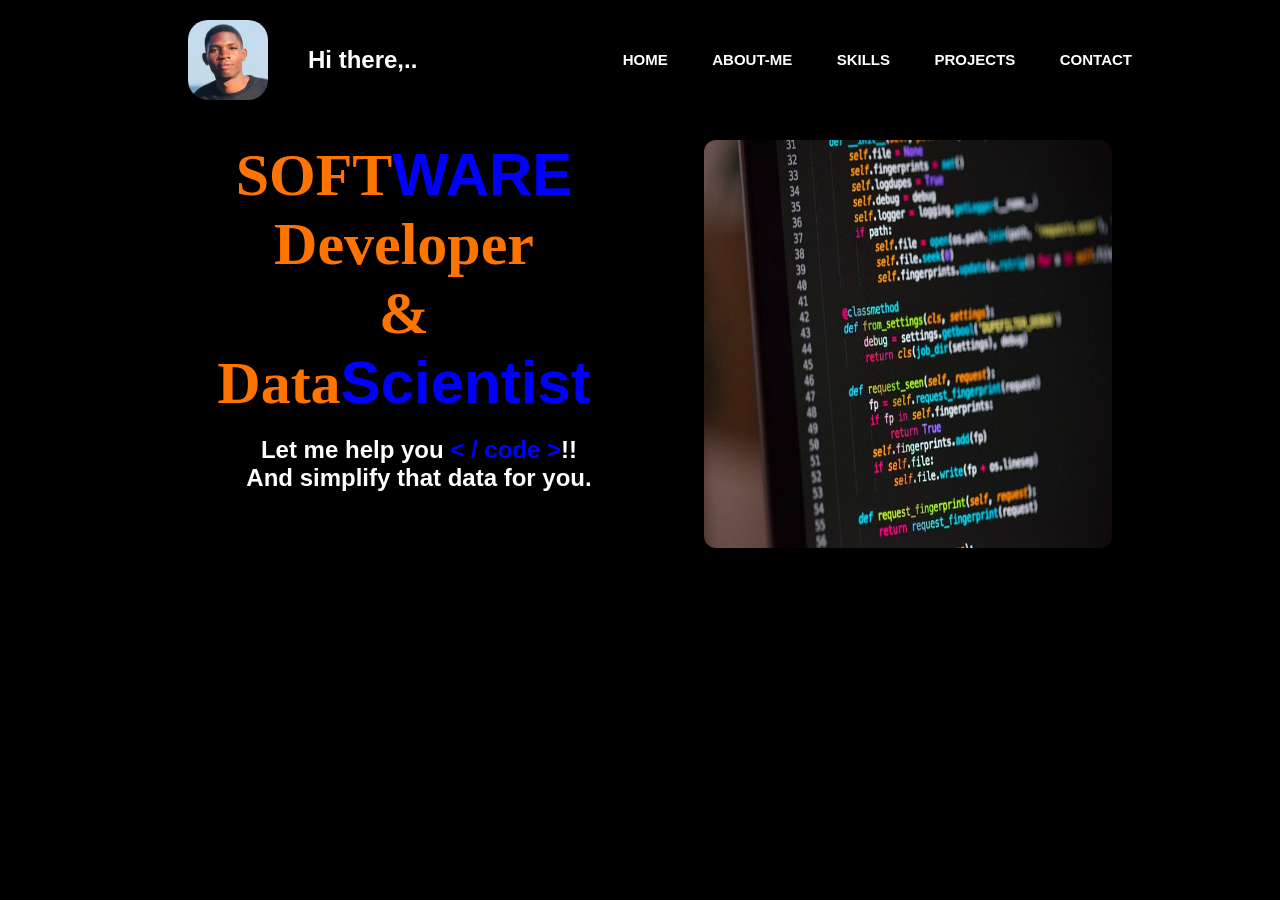
==== index.html @ 7cf550e0 "Update index.html" ====
<!DOCTYPE html>
<html lang="en">
<head>
    <meta charset="UTF-8">
    <meta name="viewport" content="width=device-width, initial-scale=1.0">
    <link rel="stylesheet" href="css-file/style-sheet.css">
    <link rel="icon" type="image/png" sizes="32x32" href="images/icon-0.png"/>
    <title>WasswaGoliMark/Portfolio</title>
   
</head>
<body>
    <div id="home">
        <div class="container">
            <nav>
                <div class="info">
                    <img src="images/logo.png" alt="image" class="logo">
                    <!-- <h1 class="name"><span>WASSWA</span> GOLI <span> MARK</span></h1> -->
                    <h1>Hi there,..</h1>
                </div>
                
                <ul id="sidemenu">
                    <li><a href="index.html">HOME</a></li>
                    <li><a href="about.html">ABOUT-ME</a></li>
                    <li><a href="skills.html">SKILLS</a></li>
                    <li><a href="projects.html">PROJECTS</a></li>     
                    <li><a href="contact.html">CONTACT</a></li>
                    <i class="fas" onclick="closemenu()"><img src="images/close.jpeg"></i>
                </ul>
                <i class="fas" onclick="openmenu()"><img src="images/menu-1.png"></i>
            </nav>
            <div class="header-subsection">
                <div class="container-1">
                    <div class="row">
                        <div class="header-text">
                            
                            <p>SOFT<span>WARE </span>Developer <br>& <br>Data<span>Scientist</span></p><br>
<!--                             <h1>Hi, I'm Mark from the Pearl of Africa.</h1><br> -->
<!--                             <h2>Let me help you <span><<code> / code ></span>!!</h2> -->
                            <h2>Let me help you <span><<code> / code ></span>!! <br> And simplify that data for you.</h2>
                            
                        </div>
                        <div class="header-image">
                            <div class="subimagesection">
                                <img src="images/developer.jpg" alt="">
                            </div>
                        </div>
                        
                    </div>
                </div>
            </div>
        </div>
    </div>
    <script src="js/script-file.js"></script>
</body>
</html>
---- css-file/style-sheet.css ----
*{
    margin: 0;
    padding: 0;
    box-sizing: border-box;
    font-family: 'poppins', sans-serif;
}

body{
    background: black;
    color: white;
}

#home{
    width: 100%;
    height: 100vh;
    /* background-image: url(/Assests/images/backg.png); */
    background-size: cover;
    background-position: center;
    
}

#aboutme{
    width: 100%;
    height: 100vh;
    background-size: cover;
    background-position: center;
    transition: right 0.5;
}

#skills{
    width: 100%;
    height: 100vh;
    background-size: cover;
    background-position: center;
}

#projects{
    width: 100%;
    height: 100vh;
    background-size: cover;
    background-position: center;
}
#contact{
    width: 100%;
    height: 100vh;
    background-size: cover;
    background-position: center;
}

.container{
    /* background-color: yellow; */
    padding: 20px 10%;
}

nav{
    /* position: sticky;  for sticky nav bar
    top: 0;
    left: 0;
    z-index: 1; */
    display: flex;
    align-items: center;
    justify-content: space-between;
    flex-wrap: wrap;
}

.logo{
    width: 80px;
    height: 80px;
    margin-left: 60px ;
    border-radius: 20px;
    border-color: none;
    transition: transform 0.5s;
    cursor: pointer;
}

.logo:hover{
    transform: scale(1.1);
}

.info{
    align-items: center;
    display: flex;
    flex-wrap: wrap;
    justify-content: space-between;
    
}

.info h1{
    padding-left: 40px;
}

.name{
    font-size: 20px;
    /* margin-left: -20px; */
    font-family: 'poppins';
    padding-top: 12px;
    color: blue;
    font-weight: bold;
}
.name span{
    font-family: 'Kaushan Script', cursive;
    color:rgb(255, 115, 0);
}

nav ul li {
    list-style: none;
    display: inline-block;
    margin: 10px 20px;   /* top & bottom , left & right */
}

nav ul li a{
    color: #fff;
    text-decoration: none;
    font-size: 15px;
    font-weight: bold;
    position: relative;
    
}
a:hover{
    transform: scale(1.1);
}

nav ul li a::after{
    content: '';
    width: 0;
    height: 3px;
    background: rgb(255, 115, 0);
    position: absolute;
    left: 0;
    bottom: -6px;
    transition: 0.5s;
}

nav ul li a:hover::after{
    width:  100%;
}

@keyframes fade-in {
    from {
        opacity: 0;
        transform: translateY(20px); /* Optional: Add a slight vertical movement */
    }
    to {
        opacity: 1;
        transform: translateY(0);
    }
}

.header-subsection{
    padding: 20px ;
    /* background-color: red; */
    
}

.container-1{
    background-color: black;
    
}
.row{
    /* background-color: yellow; */
    display: flex;
    flex-wrap: wrap;
    justify-content: space-between;
}

.header-text{
    margin: 10px;
    /* background-color: #010d18; */
    width: 25rem;
    padding: 0.625rem;
    border-radius: 6px;
    /* box-shadow: 0px 2px 15px 2px #0a447a; */
    flex-basis: 50%;
    text-align: center;
}



.animate-fade-in {
    animation: fade-in 5s ease infinite;
    animation-delay: 3s;
    transition: 2s;
}

.header-text p{
    font-size: 60px;;
    color: rgb(255, 115, 0);
    font-weight: bold;
    font-family: cursive;
}

.header-text p span{
    color: blue;
}

.header-text h1{
    font-family: 'Roboto';
    font-size: 25px;
    padding: 10px;
}
.header-text h2{
    margin-left: 30px;
}
.header-text h2 span{
    color: blue;
}

.header-image{
    flex-basis: 35%;
    padding: 20px;
}

.header-image img{
    border-radius: 12px;
    height: 25.5rem;
    width: 25.5rem;
    background: #0a447a;
    transition: transform 0.9s;
}
.header-image img:hover{
    background: #0a447a;
    transform: scale(1.2);

}


/* -------------about me section ------- */

.about-me-section{
    padding: 20px 0;
}

.about-row{
    display: flex;
    flex-wrap: wrap;
    justify-content: space-between;
}

.about-col-1{
    flex-basis: 40%;
    padding: 8px 0;
    
}
.about-col-1 img{
    width: 22.5rem;
    border-radius: 15px;
    transition: transform 0.9s;
}
.about-col-1 img:hover{
    transform: scale(1.1);
}

.about-col-2{
    /* background-color: #5265b8; */
    flex-basis: 60%;
    padding: 15px 0;
    width: 100%;
    border-radius: 15px;
    box-shadow: 0px 2px 15px 2px #0a447a;
    text-align: center;
}

.about-col-2 h1{
    padding: 15px 100px;
    text-align: center;
    font-size: 45px;
    font-weight: 600;
    font-family: 'Poppins';
}

.about-col-2 p{
    padding: 22px;
    font-family: system-ui, -apple-system, sans-serif;
    font-size: 16px;

}


/* ------------------ skill-set-section -------- */



.skill-section{
    margin: 50px;
}
.tab-title{
    font-size: 18px;
    display: flex;
    margin: 20px;
    justify-content: space-around;
}

.tab-links{
    position: relative;
    cursor: pointer;
    background: #476785;
    padding: 10px;
    border-radius: 5px;
    transition: background 0.5s, transform 0.5s;
}
.tab-links:hover{
    background: #c04308;
    transform: translateY(-10px);
}
  
.tab-links p{
    font-size: 20px;
    font-weight: 500;
}
.tab-links::after{
    content: '';
    transition: 0.5;
}
.tab-links.active-link{
    background:rgb(255, 115, 0);
}

.tab-contents ul li{
    list-style: none;
    margin: 10px 0;
}
.tab-contents ul li span{
    color:rgb(255, 115, 0);
    font-size: 14px;
}

.tab-contents{
    display: none;
}
.tab-contents.active-tab{
    display: block;
}

.container-2{
    align-items: center;
    /* text-align: center; */
    margin: 60px;
}

.container-2 .container-2-skills{
    margin-top: 5px;
    font-size: 15px;
    padding: 20px;
    border-radius: 8px;
    box-shadow: 0px 2px 15px 2px #0a447a;
    margin-right: 45%;
    text-align: center;
    transition: background 0.5s, transform 0.5s;
}
.container-2 .container-2-skills:hover{
    background: #032546;
    transform: translateX(20px);
}
.img-1{
    width: 90px;
    height: 90px;
    border-radius: 5px;
}

.container-2 .container-2-experience{
    font-size: 15px;
    padding: 20px;
    text-align: center;
    border-radius: 8px;
    box-shadow: 0px 2px 15px 2px #0a447a;
    transition: 2s;
    margin: 0 15% ;
    transition: background 0.5s, transform 0.5s;
}

.container-2 .container-2-experience:hover{
    background: #032546;
    transform: translateX(-20px 5px);
}

.container-2 .container-2-education{
    font-size: 15px;
    text-align: center;
    padding: 20px;
    border-radius: 8px;
    box-shadow: 0px 2px 15px 2px #0a447a;
    transition: 2s;
    margin-left: 45%;
    /* margin-right: 5px; */
    transition: background 0.5s, transform 0.5s;
}

.container-2 .container-2-education:hover{
    background: #032546;
    transform: translateX(-20px);
}

/* -------------------- project section------------------ */
.more-projects{
    align-items: center;
    text-align: center;
    margin: 20px;
}
.more-projects a{
    text-decoration: none;
    color: rgb(255, 115, 0);
    background: #fff;
    border-radius: 8px;
    border-color: rgb(255, 115, 0);
    padding: 10px;
}
.project-section-text{
    margin: 3px 0 0;
}

.project-section-text h1{
    text-align: center;
    padding: 2px;
    color: rgb(255, 115, 0);
    font-family: 'Segoe UI', Tahoma, Geneva, Verdana, sans-serif;
}

.project-section-text p{
    padding: 5px;
    margin-top: 3px;
    width: 100%;
    text-align: justify;
    font-size: 14px;
    /* font-family: 'Times New Roman', Times, serif; */
}

.project-section-desc{
    margin-top: 5px;
    display: grid;
    grid-template-columns: repeat(auto-fit, minmax(250px,1fr)) ;
    grid-gap: 40px;
}

.work{
    border-radius: 10px;
    overflow: hidden;
    position: relative;

}

.work img{
    display: block;
    width: 100%;
    border-radius: 10px;
    transition: transform 0.5s;
}

.atm{
    width: 26.5rem;
    height: 26.5rem;
}

.budget-app{
    width: 26.5rem;
    height: 22.5rem;
}
.layer{
    width: 100%;
    height: 0;
    background: linear-gradient(rgba(0,0,0,0.6), #032546);
    border-radius: 10px;
    position: absolute;
    left: 0;
    bottom: 0;
    overflow: hidden;
    display: flex;
    align-items: center;
    flex-direction: column;
    justify-content: center;
    text-align: center;
    padding: 0 40px;
    font-size: 14px;
    transition: height 0.5s;
}

.layer h3{
    font-family: 500;
    margin-bottom: 20px;
    color: rgb(255, 115, 0);
}

.layer a {
    width: 2rem;
    height: 1rem;
    text-decoration: none;
    padding-top: 30px;
    color: beige;
}

.work:hover img{
    transform: scale(1.2);
}

.work:hover .layer{
    height: 100%;
}



/* ----------------------------------contact section------------- */


.contact-section{
    margin: 50px;
    align-items: center;
    text-align: center;
}
.contact-row{
    margin: 20px;
    display: flex;
    justify-content: space-between;
    text-align: center;
}

.contact-left{
    align-items: center;
    text-align: center;
    display: flex;
    flex-direction: column;
    left: 0;
    bottom: 0;
    width: 100%;
    font-size: 25px;
}

.contact-left p{
    padding: 20px;
    font-size: 22px;
}
.contact-left p span{
    color: rgb(255, 115, 0);
    
}

.contact-mid p span{
    padding: 20px;
    align-items: center;
    text-align: center;
    display: flex;
    flex-direction: column;
    left: 0;
    bottom: 0;
    font-size: 25px;
    color: rgb(255, 115, 0);
}

.contact-right .socicon{
    border-radius: 10px;
    width: 8rem;
    height: 8rem;
}


.download-cv{
    align-items: center;
    text-align: center;
    text-decoration: none;
    border-radius: 5px;
    color: rgb(255, 115, 0);
}
.download-cv a{
    text-decoration: none;
    border-radius: 5px;
    color: rgb(255, 115, 0);
    background: #fff;
    padding: 15px;
    font-size: 18px;
}

/* ---------------------footer-section----------------- */
footer {
    padding:20px;
    text-align: center;
    bottom: 0;
    color: rgb(255, 115, 0);

}
footer p span{
    color: #fff;
}
footer a{
    text-decoration: none;
    padding: 10px;
    margin-bottom: 40px;
    border-radius: 10px;
    /* background: rgb(255, 115, 0); */
    color: #fff;
    
}

nav .fas{
    display: none;
}




/* ----------------------css for small screen--------------------------- */

@media only screen and (max-width: 600px ) {

    .container{
        margin:0;
    }
    nav .info img{
        margin: 5px;
    }
    nav .info h1{
        padding: 10px;
        font-size: 16px;
    }

    nav .fas{
        display: block;
        /* font-size: 10px; */
    }
    nav .fas img{
        width: 30px;
        height: 30px;
        border-radius: 8px;
    }

    nav ul{
        position: fixed;
        background: #011324;
        top: 0;
        right: -200px;
        width: 200px;
        height: 100vh;
        padding-top: 40px;
        z-index: 2;
        transition: right 0.5s;
        padding-right: 5px;
    }

    nav ul li{
        display: block;
        margin: 20px;

    }
    nav i .fas{
        padding-bottom: 20px;
    }
    nav ul .fas{
        position: absolute;
        top: 25px;
        right: 25px;
        padding-bottom:20px;
        cursor: pointer;
        padding-right: 10px;
    }
    .header-subsection{
        margin: 0px;
        padding: 0;
        text-align: center;
    }
    .container-1{
        margin-top: 0;
        padding: 0;
    }
    .header-text{
        width: fit-content;
        text-align: center;
        left: 30px;
    }
    .header-text p{
        font-size: 35px;
    }
    .header-text h1{
        font-size: 20px;
    }
    .header-text h2{
        text-align: justify;
        font-size: 14px;
        margin-left: 0;
    }


    .header-image img{
        height: 10.5rem;
        width: 15.5rem;
    }
    /* -----------------------aboutsection----------------------- */
    .about-col-1 img{
        width: 18rem;
    }
    .about-col-2 h1{
        font-size: 30px;
    }

    /* -----------------------------skills---------------- */

    .skill-section{
        align-items: center;
        text-align: center;
    }
    .tab-title{
        justify-content: space-around;
        margin: 0;
    }
    .tab-links{
        margin: 8px;
    }
    .container-2{
        margin: 15px;
        padding-left: 0;
        text-align: center;
        
        
    }
    .tab-contents{
        margin-left: -30px;
        padding: 0;
        width: 15rem;
        height: fit-content;
        align-items: center;
        text-align: center;
        justify-items: center;
        left: 0;
    }

    .container-2 .container-2-experience{
        margin-left: 0px;
        padding: 10px;
    }
    .container-2 .container-2-education{
        margin-left: 0px;
        padding: 10px; 
    }


    /* -----------------------------project-section---------------- */
    .project-section-text h1{
        font-size: 14px;
    }
    .project-section-text p{
        font-family: 'Times New Roman', Times, serif;
    }

    .more-projects{
        margin-top: 30px;
    }

    /* -----------------------contact- section----------------- */
    .contact-section{
        margin: 0;
        padding: 0;
    }
    .contact-row{
        width: fit-content;
        margin-top: 80px;
        margin-left: 0;
        margin-bottom: 50px;
    }
    .contact-left{
        padding-left: -20px;
        margin-left: 0;
        width: 12rem;
        left: 0;
    }
    .contact-left h1{
        font-size: 20px;
    }
    .contact-left p{
        font-size: 15px;
    }
    .contact-right .socicon{
        border-radius: 10px;
        width: 2rem;
        height: 2rem;
        margin-right: 10px;
    }
    .contact-mid p span{
        font-size: 20px;
    }

    .contact-section .download-cv{
        margin-top: 100px;
    }

}
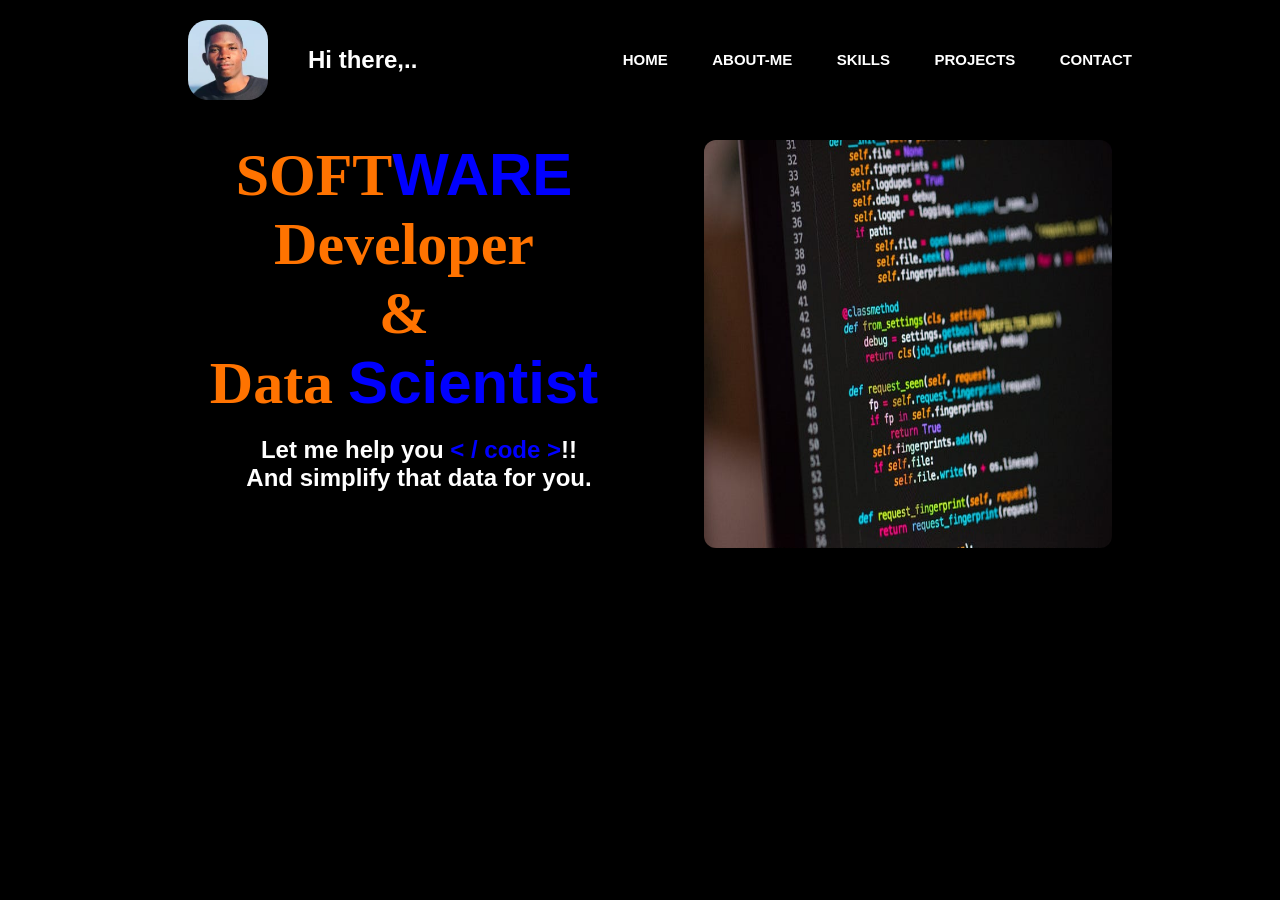
==== commit 67fe30a3: "Update index.html" ====
--- a/index.html
+++ b/index.html
@@ -33,7 +33,7 @@
                     <div class="row">
                         <div class="header-text">
                             
-                            <p>SOFT<span>WARE </span>Developer <br>& <br>Data<span>Scientist</span></p><br>
+                            <p>SOFT<span>WARE </span>Developer <br>& <br>Data <span>Scientist</span></p><br>
 <!--                             <h1>Hi, I'm Mark from the Pearl of Africa.</h1><br> -->
 <!--                             <h2>Let me help you <span><<code> / code ></span>!!</h2> -->
                             <h2>Let me help you <span><<code> / code ></span>!! <br> And simplify that data for you.</h2>
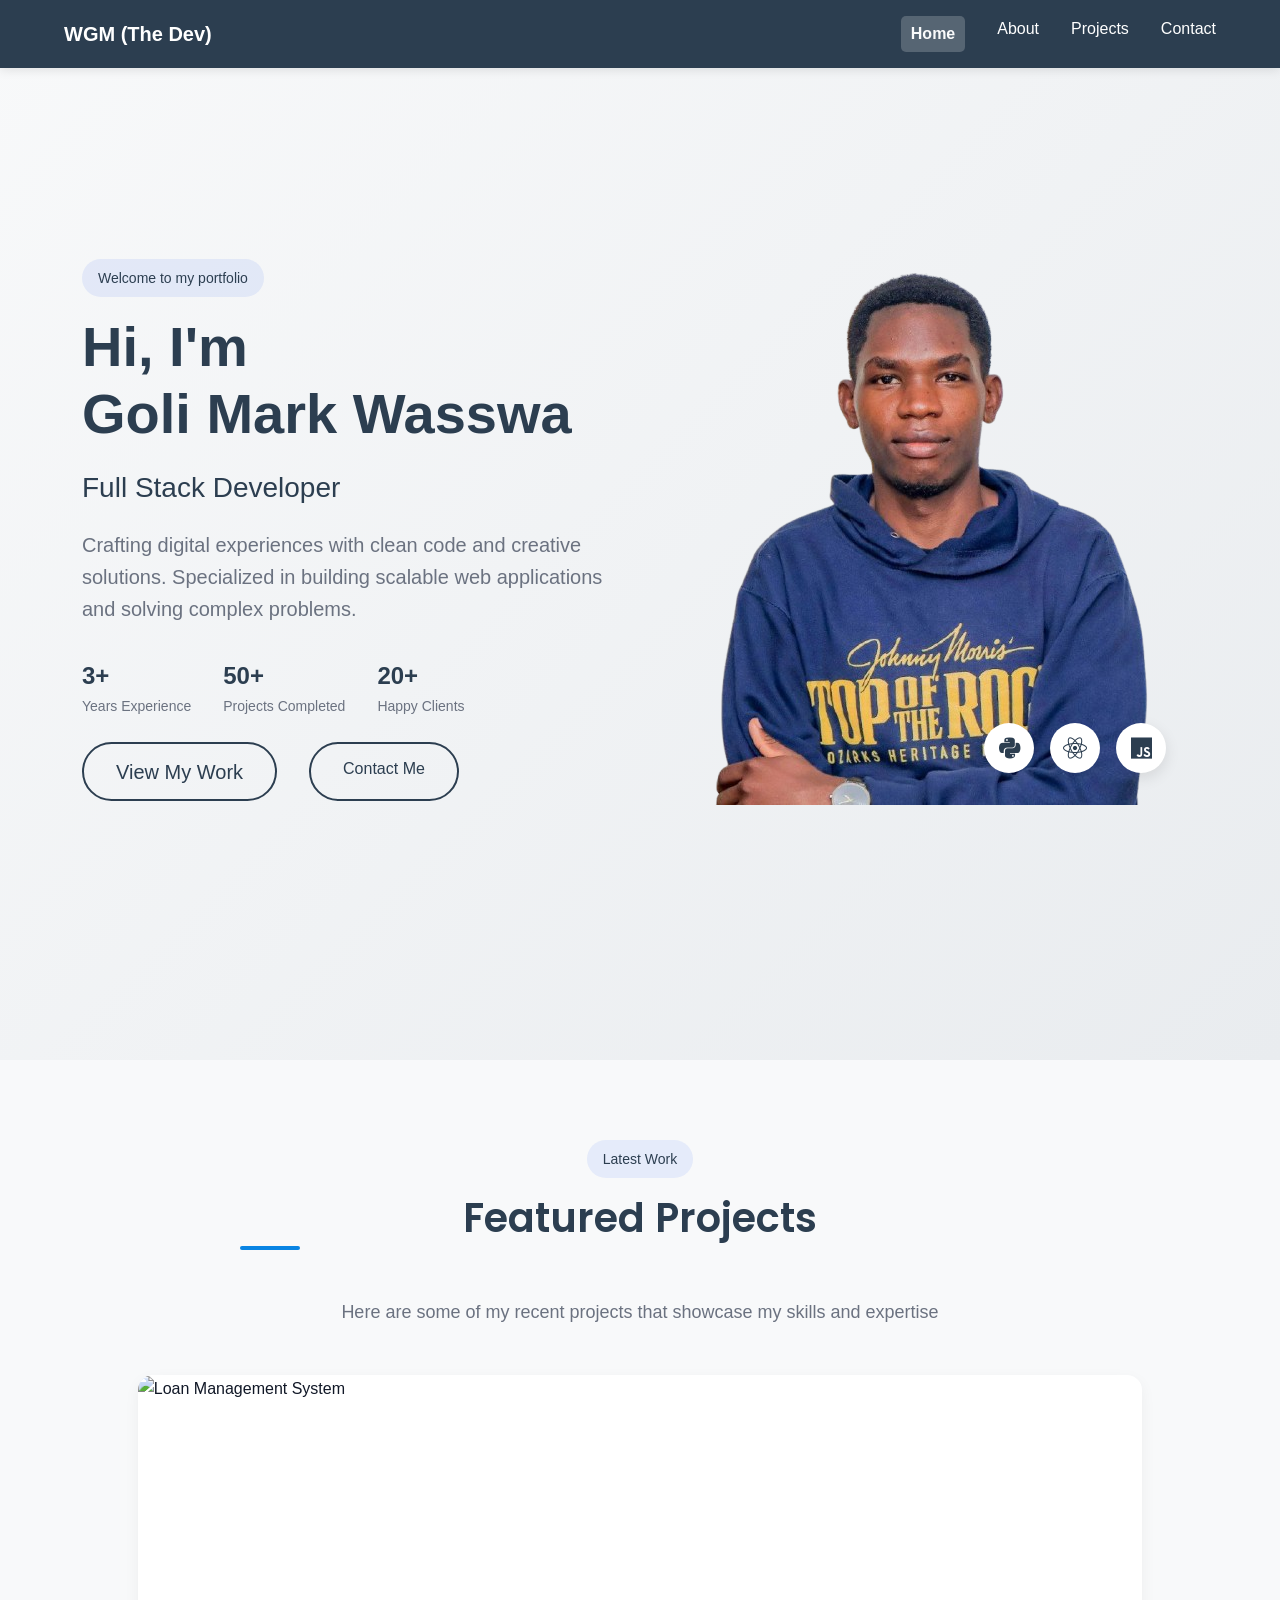
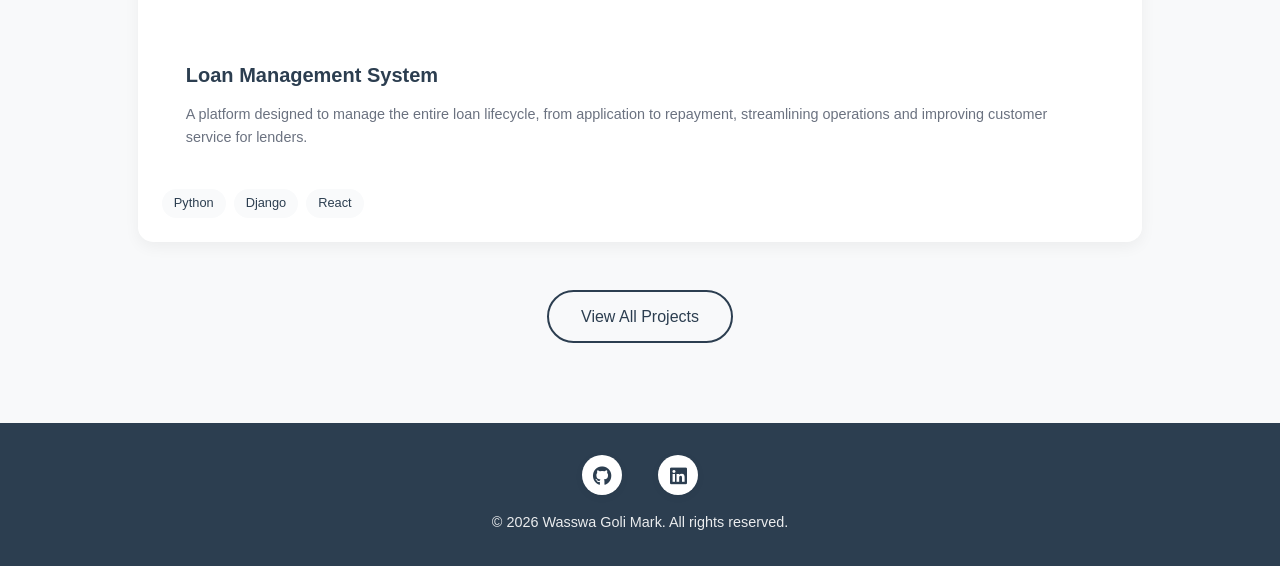
==== commit 4466af27: "Add files via upload" ====
--- a/index.html
+++ b/index.html
@@ -3,53 +3,154 @@
 <head>
     <meta charset="UTF-8">
     <meta name="viewport" content="width=device-width, initial-scale=1.0">
-    <link rel="stylesheet" href="css-file/style-sheet.css">
-    <link rel="icon" type="image/png" sizes="32x32" href="images/icon-0.png"/>
-    <title>WasswaGoliMark/Portfolio</title>
-   
+    
+    <!-- SEO Meta Tags -->
+    <title>Wasswa Goli Mark - Full Stack Developer | Portfolio</title>
+    <meta name="description" content="Professional portfolio of Wasswa Goli Mark, a Full Stack Developer specializing in Python, Django, JavaScript, and React development. View my latest projects and skills.">
+    <meta name="keywords" content="Full Stack Developer, Python Developer, Django, JavaScript, React, Portfolio, Wasswa Goli Mark">
+    <meta name="author" content="Wasswa Goli Mark">
+    
+    <!-- Open Graph / Social Media Meta Tags -->
+    <meta property="og:title" content="Mark Wasswa - Software Developer & Data Scientist">
+    <meta property="og:description" content="A passionate developer specializing in creating modern, efficient web applications.">
+    <meta property="og:image" content="https://wasswagolimark.github.io/portfolio/images/mark0.png">
+    <meta property="og:url" content="https://wasswagolimark.github.io/portfolio">
+    <meta property="og:type" content="website">
+    
+    <!-- Twitter Card Meta Tags -->
+    <meta name="twitter:card" content="summary_large_image">
+    <meta name="twitter:title" content="Mark Wasswa - Software Developer & Data Scientist">
+    <meta name="twitter:description" content="A passionate developer specializing in creating modern, efficient web applications.">
+    <meta name="twitter:image" content="https://wasswagolimark.github.io/portfolio/images/mark0.png">
+    
+    <!-- Canonical URL -->
+    <link rel="canonical" href="https://wasswagolimark.github.io/portfolio">
+    
+    <!-- Bootstrap CSS -->
+    <link href="https://cdn.jsdelivr.net/npm/bootstrap@5.3.0/dist/css/bootstrap.min.css" rel="stylesheet">
+    <!-- Custom CSS -->
+    <link rel="stylesheet" href="css/style.css">
+    <!-- Font Awesome -->
+    <link rel="stylesheet" href="https://cdnjs.cloudflare.com/ajax/libs/font-awesome/6.0.0/css/all.min.css">
+    <!-- Google Fonts -->
+    <link href="https://fonts.googleapis.com/css2?family=Poppins:wght@300;400;500;600;700&display=swap" rel="stylesheet">
 </head>
 <body>
-    <div id="home">
+    <!-- Navigation -->
+    <nav class="navbar">
+        <div class="logo">WGM (The Dev)</div>
+        <div class="nav-links">
+            <a href="index.html" class="active">Home</a>
+            <a href="about.html">About</a>
+            <a href="projects.html">Projects</a>
+            <a href="contact.html">Contact</a>
+        </div>
+        <div class="hamburger" id="hamburger">
+            <span></span>
+            <span></span>
+            <span></span>
+        </div>
+    </nav>
+
+    <!-- Hero Section -->
+    <section class="hero">
         <div class="container">
-            <nav>
-                <div class="info">
-                    <img src="images/logo.png" alt="image" class="logo">
-                    <!-- <h1 class="name"><span>WASSWA</span> GOLI <span> MARK</span></h1> -->
-                    <h1>Hi there,..</h1>
-                </div>
-                
-                <ul id="sidemenu">
-                    <li><a href="index.html">HOME</a></li>
-                    <li><a href="about.html">ABOUT-ME</a></li>
-                    <li><a href="skills.html">SKILLS</a></li>
-                    <li><a href="projects.html">PROJECTS</a></li>     
-                    <li><a href="contact.html">CONTACT</a></li>
-                    <i class="fas" onclick="closemenu()"><img src="images/close.jpeg"></i>
-                </ul>
-                <i class="fas" onclick="openmenu()"><img src="images/menu-1.png"></i>
-            </nav>
-            <div class="header-subsection">
-                <div class="container-1">
-                    <div class="row">
-                        <div class="header-text">
-                            
-                            <p>SOFT<span>WARE </span>Developer <br>& <br>Data <span>Scientist</span></p><br>
-<!--                             <h1>Hi, I'm Mark from the Pearl of Africa.</h1><br> -->
-<!--                             <h2>Let me help you <span><<code> / code ></span>!!</h2> -->
-                            <h2>Let me help you <span><<code> / code ></span>!! <br> And simplify that data for you.</h2>
-                            
-                        </div>
-                        <div class="header-image">
-                            <div class="subimagesection">
-                                <img src="images/developer.jpg" alt="">
+            <div class="row align-items-center min-vh-100">
+                <div class="col-lg-6">
+                    <div class="hero-content">
+                        <span class="welcome-text">Welcome to my portfolio</span>
+                        <h1 class="display-4 fw-bold mb-4 text-primary" >Hi, I'm <br><span class="text-primary">Goli Mark Wasswa</span></h1>
+                        <h2 class="h3 mb-4">Full Stack Developer</h2>
+                        <p class="lead mb-4">Crafting digital experiences with clean code and creative solutions. Specialized in building scalable web applications and solving complex problems.</p>
+                        <div class="hero-stats mb-4">
+                            <div class="stat-item">
+                                <span class="stat-number">3+</span>
+                                <span class="stat-label">Years Experience</span>
+                            </div>
+                            <div class="stat-item">
+                                <span class="stat-number">50+</span>
+                                <span class="stat-label">Projects Completed</span>
+                            </div>
+                            <div class="stat-item">
+                                <span class="stat-number">20+</span>
+                                <span class="stat-label">Happy Clients</span>
                             </div>
                         </div>
-                        
+                        <div class="hero-buttons">
+                            <a href="#projects" class="btn btn-outline-primary btn-lg me-3 align-content-center">View My Work</a>
+                            <a href="contact.html" class="btn btn-outline-primary">Contact Me</a>
+                        </div>
+                    </div>
+                </div>
+                <div class="col-lg-6">
+                    <div class="hero-image-container">
+                        <div class="hero-image">
+                            <img src="images/mark0.png" alt="Profile" class="profile-img">
+                        </div>
+                        <div class="hero-backdrop"></div>
+                        <div class="tech-stack">
+                            <div class="tech-item">
+                                <i class="fab fa-python"></i>
+                            </div>
+                            <div class="tech-item">
+                                <i class="fab fa-react"></i>
+                            </div>
+                            <div class="tech-item">
+                                <i class="fab fa-js"></i>
+                            </div>
+                        </div>
                     </div>
                 </div>
             </div>
         </div>
-    </div>
-    <script src="js/script-file.js"></script>
+    </section>
+
+    <!-- Projects Preview -->
+    <section id="projects" class="projects">
+        <div class="container">
+            <div class="section-header text-center mb-5">
+                <span class="section-subtitle">Latest Work</span>
+                <h2 class="section-title">Featured Projects</h2>
+                <p class="section-description">Here are some of my recent projects that showcase my skills and expertise</p>
+            </div>
+            <div class="project-grid">
+                <div class="project-card">
+                    <div class="project-image">
+                        <img src="https://images.unsplash.com/photo-1579621970563-ebec7560ff3e?ixlib=rb-4.0.3&auto=format&fit=crop&w=600&h=400&q=80" alt="Loan Management System" loading="lazy">
+                        <div class="project-overlay">
+                            <div class="project-links">
+                                <a href="#" class="project-link"><i class="fas fa-link"></i></a>
+                                <a href="#" class="project-github"><i class="fab fa-github"></i></a>
+                            </div>
+                        </div>
+                    </div>
+                    <div class="project-content">
+                        <h3>Loan Management System</h3>
+                        <p>A platform designed to manage the entire loan lifecycle, from application to repayment, streamlining operations and improving customer service for lenders.</p>
+                        <div class="project-tech">
+                            <span class="tech-tag">Python</span>
+                            <span class="tech-tag">Django</span>
+                            <span class="tech-tag">React</span>
+                        </div>
+                    </div>
+                </div>
+                <!-- Add more project cards as needed -->
+            </div>
+            <div class="text-center mt-5">
+                <a href="projects.html" class="btn btn-outline-primary">View All Projects</a>
+            </div>
+        </div>
+    </section>
+
+    <!-- Footer -->
+    <footer>
+        <div class="social-links">
+            <a href="https://github.com/markgoli" target="_blank"><i class="fab fa-github"></i></a>
+            <a href="https://www.linkedin.com/in/wasswa-goli-mark-058058233" target="_blank"><i class="fab fa-linkedin"></i></a>
+        </div>
+        <p>&copy; <span id="currentYear"></span> Wasswa Goli Mark. All rights reserved.</p>
+    </footer>
+
+    <script src="js/main.js"></script>
 </body>
-</html>
+</html> 
--- a/css/style.css
+++ b/css/style.css
@@ -0,0 +1,2554 @@
+/* Reset and Base Styles */
+* {
+    margin: 0;
+    padding: 0;
+    box-sizing: border-box;
+}
+
+/* Modern Design System */
+:root {
+    /* Colors */
+    --primary: #327eca;
+    --primary-dark: #222d38;
+    --secondary: #10b981;
+    --dark: #111827;
+    --light: #f9fafb;
+    --gray: #6b7280;
+    --gray-light: #e5e7eb;
+    
+    /* Typography */
+    --font-heading: 'Inter', sans-serif;
+    --font-body: 'Inter', sans-serif;
+    
+    /* Spacing */
+    --spacing-xs: 0.5rem;
+    --spacing-sm: 1rem;
+    --spacing-md: 2rem;
+    --spacing-lg: 3rem;
+    --spacing-xl: 4rem;
+    
+    /* Shadows */
+    --shadow-sm: 0 1px 2px rgba(0, 0, 0, 0.05);
+    --shadow-md: 0 4px 6px rgba(0, 0, 0, 0.1);
+    --shadow-lg: 0 10px 15px rgba(0, 0, 0, 0.1);
+    
+    /* Transitions */
+    --transition: all 0.3s cubic-bezier(0.4, 0, 0.2, 1);
+
+    --primary-color: #2c3e50;
+    --secondary-color: #2c3e50;
+    --text-color: #333;
+    --light-bg: #f8f9fa;
+    --white: #ffffff;
+
+    /* Typography Scale */
+    --text-xs: 0.75rem;    /* 12px */
+    --text-sm: 0.875rem;   /* 14px */
+    --text-base: 1rem;     /* 16px */
+    --text-lg: 1.125rem;   /* 18px */
+    --text-xl: 1.25rem;    /* 20px */
+    --text-2xl: 1.5rem;    /* 24px */
+    --text-3xl: 1.875rem;  /* 30px */
+    --text-4xl: 2.25rem;   /* 36px */
+    --text-5xl: 3rem;      /* 48px */
+}
+
+/* Base Styles */
+body {
+    font-family: var(--font-body);
+    color: var(--dark);
+    line-height: 1.6;
+    background-color: var(--light);
+    overflow-x: hidden;  /* Prevent horizontal scrolling */
+    width: 100%;
+}
+
+/* Typography */
+h1, h2, h3, h4, h5, h6 {
+    font-family: var(--font-heading);
+    font-weight: 700;
+    line-height: 1.2;
+    margin-bottom: var(--spacing-sm);
+}
+
+/* Navigation */
+.navbar {
+    padding: 1rem 5%;
+    background-color: var(--secondary-color);
+    box-shadow: 0 2px 10px rgba(0, 0, 0, 0.1);
+    position: fixed;
+    width: 100%;
+    top: 0;
+    z-index: 1000;
+    display: flex;
+    justify-content: space-between;
+    align-items: center;
+}
+
+.logo {
+    font-size: var(--text-xl);
+    font-weight: 700;
+    color: var(--white);
+}
+
+.nav-links {
+    display: flex;
+    gap: 2rem;
+}
+
+.nav-links a {
+    text-decoration: none;
+    color: var(--white);
+    font-weight: 500;
+    font-size: var(--text-base);
+    transition: color 0.3s ease;
+}
+
+.nav-links a:hover {
+    color: var(--light);
+}
+
+.nav-links a.active {
+    color: var(--light);
+    font-weight: 600;
+    background-color: rgba(255, 255, 255, 0.2);
+    padding: 5px 10px;
+    border-radius: 5px;
+}
+
+/* Hamburger Menu Styles */
+.hamburger {
+    display: none;
+    cursor: pointer;
+    padding: 0.5rem;
+    z-index: 1000000;
+}
+
+
+.hamburger span {
+    display: block;
+    width: 25px;
+    height: 2px;
+    margin: 6px auto;
+    transition: all 0.3s ease-in-out;
+    background-color: var(--white);
+    color: var(--white);
+}
+
+/* Update the active state colors */
+.hamburger.active span{
+    background-color: var(--white);
+    color: var(--white);
+}
+
+/* Hero Section */
+.hero {
+    position: relative;
+    background: linear-gradient(135deg, #f8f9fa 0%, #e9ecef 100%);
+    overflow: hidden;
+    padding: 80px 0;
+}
+
+.hero-content {
+    position: relative;
+    z-index: 2;
+}
+
+.hero-image-container {
+    position: relative;
+    display: flex;
+    justify-content: center;
+    align-items: center;
+    height: 100%;
+    min-height: 500px;
+}
+
+.hero-image {
+    position: relative;
+    width: 100%;
+    height: 100%;
+    display: flex;
+    justify-content: center;
+    align-items: center;
+    z-index: 2;
+}
+
+.profile-img {
+    max-width: 90%;
+    height: auto;
+    object-fit: contain;
+    filter: drop-shadow(0 10px 20px rgba(0, 0, 0, 0.15));
+    animation: float 6s ease-in-out infinite;
+    /* Remove these properties if your image already has transparency */
+    mix-blend-mode: multiply;
+    -webkit-filter: contrast(1) grayscale(0);
+    filter: contrast(1) grayscale(0);
+}
+
+.hero-backdrop {
+    position: absolute;
+    width: 100%;
+    height: 100%;
+    top: 0;
+    left: 0;
+    z-index: 1;
+    background: linear-gradient(135deg, var(--primary-color-light) 0%, var(--primary-color) 100%);
+    opacity: 0.1;
+    border-radius: 50% 30% 70% 40%;
+    animation: pulse 8s infinite alternate;
+}
+
+@keyframes pulse {
+    0% {
+        transform: scale(1);
+        border-radius: 50% 30% 70% 40%;
+    }
+    100% {
+        transform: scale(1.05);
+        border-radius: 40% 60% 30% 70%;
+    }
+}
+
+/* Add floating animation */
+@keyframes float {
+    0% {
+        transform: translateY(0px);
+    }
+    50% {
+        transform: translateY(-20px);
+    }
+    100% {
+        transform: translateY(0px);
+    }
+}
+
+/* Add these styles for the text and buttons */
+.hero-content h1 {
+    font-size: 3.5rem;
+    line-height: 1.2;
+    margin-bottom: 1.5rem;
+}
+
+.text-primary {
+    color: var(--primary-color) !important;
+}
+
+.hero-content h2 {
+    color: var(--secondary-color);
+    font-weight: 500;
+}
+
+.hero-content .lead {
+    font-size: 1.25rem;
+    color: var(--gray);
+    margin-bottom: 2rem;
+}
+
+.hero-buttons {
+    display: flex;
+    gap: 1rem;
+}
+
+.btn-primary {
+    background-color: var(--primary-color);
+    border-color: var(--primary-color);
+    color: var(--secondary-color);
+    font-weight: 500;
+    padding: 0.75rem 1.2rem;
+    border-radius: 30px;
+    transition: all 0.3s ease;
+}
+
+.btn-outline-primary {
+    border: 2px solid var(--primary-color);
+    color: var(--primary-color);
+    padding: 0.8rem 2rem;
+    border-radius: 50px;
+    font-weight: 500;
+    transition: all 0.3s ease;
+}
+
+.btn-primary:hover {
+    background-color: #2980b9;
+    border-color: #2980b9;
+    color: #ffffff;
+}
+
+.btn-outline-primary:hover {
+    background-color: var(--primary);
+    color: #ffffff;
+    border-color: var(--primary);
+}
+
+/* Responsive styles */
+@media (max-width: 991px) {
+    .hero-image-container {
+        min-height: 400px;
+    }
+
+    .profile-img {
+        max-width: 80%;
+    }
+
+    .hero-content {
+        text-align: center;
+        padding: 2rem 0;
+    }
+
+    .hero-content h1 {
+        font-size: var(--text-3xl);
+    }
+
+    .hero-buttons {
+        justify-content: center;
+    }
+}
+
+@media (max-width: 576px) {
+    .hero-image-container {
+        min-height: 300px;
+    }
+
+    .profile-img {
+        max-width: 70%;
+    }
+
+    .hero-content h1 {
+        font-size: var(--text-2xl);
+    }
+
+    .hero-buttons {
+        flex-direction: column;
+    }
+
+    .btn {
+        width: 100%;
+    }
+}
+
+/* Projects Section */
+.projects {
+    padding: 5rem 0;
+    background-color: var(--light-bg);
+}
+
+.projects h2 {
+    text-align: center;
+    margin-bottom: 3rem;
+    color: var(--secondary-color);
+    font-weight: 600;
+}
+
+.project-grid {
+    display: grid;
+    grid-template-columns: repeat(auto-fit, minmax(300px, 1fr));
+    gap: 2rem;
+    padding: 0 5%;
+    max-width: 1200px;
+    margin: 0 auto;
+}
+
+.project-card {
+    background: var(--white);
+    border-radius: 15px;
+    overflow: hidden;
+    box-shadow: 0 5px 15px rgba(0, 0, 0, 0.1);
+    transition: transform 0.3s ease;
+}
+
+.project-card:hover {
+    transform: translateY(-10px);
+}
+
+.project-card img {
+    width: 100%;
+    height: 200px;
+    object-fit: cover;
+}
+
+.project-card h3 {
+    padding: 1.5rem 1.5rem 0.5rem;
+    margin: 0;
+    color: var(--secondary-color);
+}
+
+.project-card p {
+    padding: 0 1.5rem 1.5rem;
+    margin: 0;
+    color: #666;
+}
+
+/* Footer */
+footer {
+    background-color: var(--secondary-color);
+    color: var(--white);
+    padding: 2rem 0;
+    text-align: center;
+    width: 100%;
+}
+
+.social-links {
+    display: flex;
+    justify-content: center;
+    align-items: center;
+    gap: 2rem;
+    margin-bottom: 1rem;
+}
+
+.social-links a {
+    display: inline-flex;
+    align-items: center;
+    justify-content: center;
+    width: 40px;
+    height: 40px;
+    background: var(--light);
+    color: var(--primary-color);
+    border-radius: 50%;
+    margin: 0 10px;
+    text-decoration: none;
+    transition: all 0.3s ease;
+    font-size: 1.2rem;
+}
+
+.social-links a:hover {
+    background: var(--primary-color);
+    color: var(--secondary-color);
+    transform: translateY(-3px);
+}
+
+footer p {
+    margin: 0;
+    font-size: 0.9rem;
+    opacity: 0.9;
+}
+
+/* Responsive Design */
+@media (max-width: 768px) {
+    .hero h1 {
+        font-size: var(--text-3xl);
+    }
+    
+    .hamburger {
+        display: block;
+        font-size: small;
+    }
+    
+    .hamburger.active span:nth-child(2) {
+        opacity: 0;
+    }
+
+    .hamburger.active span:nth-child(1) {
+        transform: translateY(8px) rotate(45deg);
+    }
+
+    .hamburger.active span:nth-child(3) {
+        transform: translateY(-8px) rotate(-45deg);
+    }
+
+    .nav-links {
+        position: fixed;
+        left: -100%;
+        top: 70px;
+        gap: 0;
+        flex-direction: column;
+        background-color: var(--white);
+        width: 100%;
+        text-align: center;
+        transition: 0.3s;
+        box-shadow: 0 2px 5px rgba(0, 0, 0, 0.1);
+        padding: 1rem 0;
+    }
+
+    .nav-links.active {
+        left: 0;
+    }
+
+    .nav-links a {
+        padding: 0.8rem 0;
+        width: 100%;
+        font-size: var(--text-base);
+        color: var(--secondary-color);
+        font-weight: 500;
+        border-bottom: 1px solid rgba(0, 0, 0, 0.05);
+    }
+
+    .nav-links a:last-child {
+        border-bottom: none;
+    }
+
+    .nav-links a:hover, 
+    .nav-links a.active {
+        color: var(--primary-color);
+        background-color: rgba(64, 112, 244, 0.05);
+    }
+
+    /* Mobile Typography */
+    .hero-content h1 {
+        font-size: var(--text-2xl);
+    }
+
+    .hero-content h2 {
+        font-size: var(--text-xl);
+    }
+
+    .hero-content .lead {
+        font-size: var(--text-base);
+    }
+
+    .section-title {
+        font-size: var(--text-2xl);
+    }
+
+    .project-card h3 {
+        font-size: var(--text-lg);
+    }
+
+    .project-card p {
+        font-size: var(--text-sm);
+    }
+
+    /* Update the navbar background for mobile */
+    .navbar {
+        background-color: var(--secondary-color);
+        padding: 1rem 5%;
+    }
+
+    .nav-links {
+        background-color: var(--white);
+        box-shadow: 0 2px 10px rgba(0, 0, 0, 0.1);
+    }
+
+    .nav-links a {
+        color: var(--secondary-color);
+    }
+
+    .nav-links a:hover, 
+    .nav-links a.active {
+        color: var(--primary-color);
+    }
+
+    /* Enhanced hamburger animation */
+    .hamburger.active .bar:nth-child(2) {
+        opacity: 0;
+    }
+
+    .hamburger.active .bar:nth-child(1) {
+        transform: translateY(8px) rotate(45deg);
+        background-color: var(--secondary-color);
+    }
+
+    .hamburger.active .bar:nth-child(3) {
+        transform: translateY(-8px) rotate(-45deg);
+        background-color: var(--secondary-color);
+    }
+
+    /* Adjust logo size for mobile */
+    .logo {
+        font-size: var(--text-lg);
+    }
+
+    .profile-img {
+        width: 100%;
+        height: 100%;
+        object-fit: cover;
+        border-radius: 0;
+        box-shadow: none;
+    }
+
+    .project-grid {
+        grid-template-columns: 1fr;  /* Single column on mobile */
+        gap: 1.5rem;
+        padding: 0 1rem;  /* Reduced padding */
+        max-width: 100%;
+    }
+
+    .project-card {
+        max-width: 350px;  /* Limit card width */
+        margin: 0 auto;  /* Center cards */
+        width: 100%;
+    }
+
+    .container {
+        padding-left: 1rem;
+        padding-right: 1rem;
+        width: 100%;
+        max-width: 100%;
+    }
+
+    .row {
+        margin-left: 0;
+        margin-right: 0;
+    }
+}
+
+/* Extra small devices */
+@media (max-width: 480px) {
+    .project-grid {
+        padding: 0 0.8rem;  /* Even smaller padding */
+    }
+
+    .project-card {
+        max-width: 300px;  /* Smaller cards for very small screens */
+    }
+}
+
+/* About Section Styles */
+.about-section {
+    padding: 6rem 0 4rem;  /* Increased top padding to account for fixed navbar */
+    background: linear-gradient(to bottom, #ffffff, #f8f9fa);
+    margin-top: 60px;  /* Add margin-top to prevent overlap with navbar */
+}
+
+.about-image {
+    position: relative;
+    margin-bottom: 2rem;
+    width: 100%;
+    max-width: 400px;
+    margin-left: auto;
+    margin-right: auto;
+}
+
+.about-image img {
+    border-radius: 20px;
+    box-shadow: 0 10px 30px rgba(0, 0, 0, 0.1);
+    transition: transform 0.3s ease;
+    width: 100%;
+    height: auto;
+}
+
+.experience-badge {
+    position: absolute;
+    bottom: -20px;
+    right: -20px;
+    background: var(--secondary-color);
+    color: var(--primary-color);
+    padding: 1.5rem;
+    border-radius: 50%;
+    width: 100px;
+    height: 100px;
+    display: flex;
+    flex-direction: column;
+    align-items: center;
+    justify-content: center;
+    box-shadow: 0 4px 15px rgba(0, 0, 0, 0.2);
+    animation: float 3s ease-in-out infinite;
+    z-index: 2;
+}
+
+.experience-badge .years {
+    font-size: 2rem;  /* Increased font size */
+    font-weight: 700;
+    line-height: 1;
+    color: var(--white);
+}
+
+.experience-badge .text {
+    font-size: 0.6rem;  /* Increased font size */
+    text-align: center;
+    line-height: 1.2;
+    color: var(--white);
+}
+
+.about-content {
+    padding: 1rem;
+}
+
+.section-title {
+    font-family: 'Poppins', sans-serif;
+    font-size: 2.5rem;
+    font-weight: 700;
+    color: #2d3436;
+    margin-bottom: 1.5rem;
+    position: relative;
+    padding-bottom: 0.5rem;
+}
+
+.section-title::after {
+    content: '';
+    position: absolute;
+    left: 0;
+    bottom: 0;
+    width: 60px;
+    height: 4px;
+    background: #0984e3;
+    border-radius: 2px;
+}
+
+.about-content .lead {
+    font-size: 1.25rem;
+    font-weight: 500;
+    color: #2d3436;
+    line-height: 1.6;
+    margin-bottom: 1.5rem;
+}
+
+.about-content p {
+    color: #636e72;
+    line-height: 1.8;
+    margin-bottom: 1.5rem;
+}
+
+.key-highlights {
+    margin-top: 2rem;
+}
+
+.highlight-card {
+    background: white;
+    padding: 1.5rem;
+    border-radius: 15px;
+    box-shadow: 0 4px 15px rgba(0, 0, 0, 0.05);
+    text-align: center;
+    transition: transform 0.3s ease;
+    height: 100%;
+}
+
+.highlight-card:hover {
+    transform: translateY(-5px);
+}
+
+.highlight-card i {
+    font-size: 2rem;
+    color: #0984e3;
+    margin-bottom: 1rem;
+}
+
+.highlight-card h4 {
+    font-size: 1.1rem;
+    font-weight: 600;
+    color: #2d3436;
+    margin-bottom: 0.5rem;
+}
+
+.highlight-card p {
+    font-size: 0.9rem;
+    color: #636e72;
+    margin: 0;
+}
+
+@keyframes float {
+    0% {
+        transform: translateY(0px);
+    }
+    50% {
+        transform: translateY(-10px);
+    }
+    100% {
+        transform: translateY(0px);
+    }
+}
+
+/* Mobile Responsive Styles */
+@media (max-width: 768px) {
+    .about-section {
+        padding: 5rem 0 2rem;
+        margin-top: 40px;
+    }
+
+    .about-image {
+        max-width: 280px;
+        margin: 0 auto 3rem;  /* Increased bottom margin to accommodate badge */
+    }
+
+    .experience-badge {
+        width: 70px;  /* Reduced from 90px */
+        height: 70px;  /* Reduced from 90px */
+        bottom: -10px;  /* Adjusted position */
+        right: -10px;  /* Adjusted position */
+        padding: 1rem;  /* Reduced padding */
+    }
+
+    .experience-badge .years {
+        font-size: 1.5rem;  /* Reduced from 1.75rem */
+    }
+
+    .experience-badge .text {
+        font-size: 0.5rem;  /* Reduced from 0.75rem */
+    }
+
+    .section-title {
+        font-size: 2rem;
+        text-align: center;
+    }
+
+    .section-title::after {
+        left: 50%;
+        transform: translateX(-50%);
+    }
+
+    .about-content {
+        text-align: center;
+        padding: 0 1rem;
+    }
+
+    .about-content .lead {
+        font-size: 1.1rem;
+    }
+
+    .highlight-card {
+        margin-bottom: 1rem;
+    }
+}
+
+/* Extra small devices */
+@media (max-width: 480px) {
+    .experience-badge {
+        width: 60px;  /* Even smaller for very small screens */
+        height: 60px;
+        bottom: -8px;
+        right: -8px;
+        padding: 0.8rem;
+    }
+
+    .experience-badge .years {
+        font-size: 1.3rem;
+    }
+
+    .experience-badge .text {
+        font-size: 0.5rem;
+    }
+
+    .hero-image {
+        width: 250px;
+        height: 250px;
+    }
+
+    .profile-img {
+        border-radius: 0;
+        box-shadow: none;
+    }
+}
+
+/* Timeline Styles */
+.timeline {
+    position: relative;
+    padding: 20px 0;
+}
+
+.timeline-item {
+    position: relative;
+    padding-left: 60px;
+    margin-bottom: 40px;
+}
+
+.timeline-badge {
+    position: absolute;
+    left: 0;
+    width: 40px;
+    height: 40px;
+    background: var(--primary-color);
+    border-radius: 50%;
+    display: flex;
+    align-items: center;
+    justify-content: center;
+    color: white;
+    box-shadow: 0 3px 8px rgba(0, 0, 0, 0.15);
+}
+
+.timeline-content {
+    background: white;
+    padding: 25px;
+    border-radius: 10px;
+    box-shadow: 0 5px 15px rgba(0, 0, 0, 0.05);
+    position: relative;
+}
+
+.timeline-content::before {
+    content: '';
+    position: absolute;
+    left: -10px;
+    top: 20px;
+    width: 20px;
+    height: 20px;
+    background: white;
+    transform: rotate(45deg);
+    box-shadow: -3px 3px 8px rgba(0, 0, 0, 0.05);
+}
+
+.timeline-content h4 {
+    color: var(--secondary-color);
+    margin-bottom: 5px;
+}
+
+.timeline-content .institution {
+    color: var(--primary-color);
+    font-weight: 500;
+    margin-bottom: 5px;
+}
+
+.timeline-content .period {
+    color: var(--gray);
+    font-size: 0.9rem;
+    margin-bottom: 15px;
+}
+
+.experience-list {
+    list-style-type: none;
+    padding-left: 0;
+}
+
+.experience-list li {
+    position: relative;
+    padding-left: 20px;
+    margin-bottom: 8px;
+    color: var(--dark);
+}
+
+.experience-list li::before {
+    content: '•';
+    color: var(--primary-color);
+    position: absolute;
+    left: 0;
+    font-weight: bold;
+}
+
+/* Interests Section */
+.interests-grid {
+    display: grid;
+    grid-template-columns: repeat(auto-fit, minmax(200px, 1fr));
+    gap: 20px;
+    margin-top: 20px;
+}
+
+.interest-item {
+    background: white;
+    padding: 25px;
+    border-radius: 10px;
+    text-align: center;
+    box-shadow: 0 5px 15px rgba(0, 0, 0, 0.05);
+    transition: transform 0.3s ease;
+}
+
+.interest-item:hover {
+    transform: translateY(-5px);
+}
+
+.interest-item i {
+    font-size: 2rem;
+    color: var(--primary-color);
+    margin-bottom: 15px;
+}
+
+.interest-item h4 {
+    color: var(--secondary-color);
+    margin-bottom: 10px;
+}
+
+.interest-item p {
+    color: var(--gray);
+    font-size: 0.9rem;
+    margin: 0;
+}
+
+/* Enhanced Responsive Styles */
+@media (max-width: 768px) {
+    .timeline-item {
+        padding-left: 45px;
+    }
+
+    .timeline-badge {
+        width: 30px;
+        height: 30px;
+        font-size: 0.8rem;
+    }
+
+    .timeline-content {
+        padding: 20px;
+    }
+
+    .timeline-content h4 {
+        font-size: 1.1rem;
+    }
+
+    .interests-grid {
+        grid-template-columns: 1fr;
+    }
+}
+
+/* Animation Styles */
+@keyframes slideInUp {
+    from {
+        transform: translateY(30px);
+        opacity: 0;
+    }
+    to {
+        transform: translateY(0);
+        opacity: 1;
+    }
+}
+
+.timeline-item, .interest-item {
+    animation: slideInUp 0.5s ease forwards;
+    opacity: 0;
+}
+
+.timeline-item:nth-child(2) {
+    animation-delay: 0.2s;
+}
+
+.interest-item:nth-child(2) {
+    animation-delay: 0.2s;
+}
+
+.interest-item:nth-child(3) {
+    animation-delay: 0.4s;
+}
+
+/* Projects Header */
+.projects-header {
+    padding: 120px 0 60px;
+    background: linear-gradient(135deg, #f8f9fa 0%, #e9ecef 100%);
+}
+
+.projects-header h1 {
+    font-size: 3rem;
+    color: var(--secondary-color);
+    margin-bottom: 1rem;
+}
+
+.projects-header .lead {
+    color: var(--gray);
+    max-width: 600px;
+    margin: 0 auto 3rem;
+}
+
+.project-filters {
+    display: flex;
+    justify-content: center;
+    gap: 1rem;
+    flex-wrap: wrap;
+    margin-bottom: 2rem;
+}
+
+.filter-btn {
+    background: var(--light-bg);
+    border: none;
+    padding: 8px 16px;
+    margin: 0 8px 16px;
+    font-size: 0.9rem;
+    border-radius: 20px;
+    cursor: pointer;
+    transition: all 0.3s ease;
+    position: relative;
+    border: 1px solid var(--light-gray);
+}
+
+.filter-btn:hover, .filter-btn.active {
+    background: var(--primary-color);
+    color: var(--white);
+    transform: translateY(-2px);
+}
+
+/* Projects Grid */
+.projects-grid {
+    padding: 60px 0;
+    background-color: var(--light);
+}
+
+.project-card {
+    background: var(--white);
+    border-radius: 15px;
+    overflow: hidden;
+    box-shadow: 0 5px 15px rgba(0, 0, 0, 0.05);
+    transition: transform 0.3s ease;
+    height: 100%;
+}
+
+.project-card:hover {
+    transform: translateY(-10px);
+}
+
+.project-image {
+    position: relative;
+    overflow: hidden;
+    border-radius: 10px 10px 0 0;
+    height: 240px;  /* Fixed height for consistency */
+}
+
+.project-image img {
+    width: 100%;
+    height: 100%;
+    object-fit: cover;  /* This ensures images maintain their aspect ratio */
+    transition: transform 0.5s ease;
+}
+
+.project-overlay {
+    position: absolute;
+    top: 0;
+    left: 0;
+    width: 100%;
+    height: 100%;
+    background: rgba(0, 0, 0, 0.5);  /* Dark overlay */
+    opacity: 0;
+    transition: opacity 0.3s ease;
+    display: flex;
+    align-items: center;
+    justify-content: center;
+}
+
+.project-card:hover .project-overlay {
+    opacity: 1;
+}
+
+.project-card:hover .project-image img {
+    transform: scale(1.05);  /* Subtle zoom effect on hover */
+}
+
+.project-links {
+    display: flex;
+    gap: 1rem;
+}
+
+.project-links a {
+    display: flex;
+    align-items: center;
+    justify-content: center;
+    width: 45px;
+    height: 45px;
+    background: var(--white);
+    border-radius: 50%;
+    color: var(--primary-color);
+    font-size: 1.2rem;
+    transform: translateY(20px);
+    opacity: 0;
+    transition: all 0.3s ease;
+}
+
+.project-card:hover .project-links a {
+    transform: translateY(0);
+    opacity: 1;
+}
+
+.project-card:hover .project-links a:nth-child(2) {
+    transition-delay: 0.1s;  /* Staggered animation */
+}
+
+.project-links a:hover {
+    background: var(--primary-color);
+    color: var(--secondary-color);
+}
+
+.project-content {
+    padding: 1.5rem;
+}
+
+.project-content h3 {
+    color: var(--secondary-color);
+    font-size: 1.25rem;
+    margin-bottom: 0.5rem;
+}
+
+.project-content p {
+    color: var(--gray);
+    font-size: 0.9rem;
+    margin-bottom: 1rem;
+}
+
+.project-tech {
+    display: flex;
+    flex-wrap: wrap;
+    gap: 0.5rem;
+}
+
+.tech-tag {
+    padding: 0.25rem 0.75rem;
+    background: var(--light);
+    color: var(--primary-color);
+    border-radius: 50px;
+    font-size: 0.8rem;
+    font-weight: 500;
+}
+
+/* Responsive Adjustments */
+@media (max-width: 768px) {
+    .projects-header h1 {
+        font-size: 2rem;
+    }
+
+    .project-filters {
+        gap: 0.5rem;
+    }
+
+    .filter-btn {
+        padding: 0.4rem 1rem;
+        font-size: 0.9rem;
+    }
+
+    .project-image {
+        height: 220px;  /* Slightly smaller on mobile */
+    }
+}
+
+/* Animation for project cards */
+@keyframes fadeInUp {
+    from {
+        opacity: 0;
+        transform: translateY(20px);
+    }
+    to {
+        opacity: 1;
+        transform: translateY(0);
+    }
+}
+
+.project-card {
+    animation: fadeInUp 0.5s ease forwards;
+    opacity: 0;
+}
+
+.project-card:nth-child(2) {
+    animation-delay: 0.2s;
+}
+
+.project-card:nth-child(3) {
+    animation-delay: 0.4s;
+}
+
+/* Contact Header */
+.contact-header {
+    padding: 120px 0 60px;
+    background: linear-gradient(135deg, #f8f9fa 0%, #e9ecef 100%);
+}
+
+.contact-header h1 {
+    font-size: 3rem;
+    color: var(--secondary-color);
+    margin-bottom: 1rem;
+}
+
+.contact-header .lead {
+    color: var(--gray);
+    max-width: 600px;
+    margin: 0 auto;
+}
+
+/* Contact Section */
+.contact-section {
+    padding: 60px 0;
+    background-color: var(--white);
+}
+
+.contact-info {
+    background: var(--light);
+    padding: 40px;
+    border-radius: 15px;
+    height: 100%;
+    box-shadow: 0 5px 15px rgba(0, 0, 0, 0.05);
+}
+
+.contact-info h3 {
+    color: var(--secondary-color);
+    margin-bottom: 1rem;
+}
+
+.contact-info-items {
+    margin: 2rem 0;
+}
+
+.contact-info-item {
+    display: flex;
+    align-items: flex-start;
+    margin-bottom: 1.5rem;
+}
+
+.icon-box {
+    width: 45px;
+    height: 45px;
+    background: var(--primary-color);
+    border-radius: 50%;
+    display: flex;
+    align-items: center;
+    justify-content: center;
+    margin-right: 1rem;
+}
+
+.icon-box i {
+    color: var(--white);
+    font-size: 1.2rem;
+}
+
+.info-content h4 {
+    font-size: 1rem;
+    margin-bottom: 0.25rem;
+    color: var(--secondary-color);
+}
+
+.info-content p {
+    margin: 0;
+    color: var(--gray);
+}
+
+.info-content a {
+    color: var(--gray);
+    text-decoration: none;
+    transition: color 0.3s ease;
+}
+
+.info-content a:hover {
+    color: var(--primary-color);
+}
+
+.social-profiles {
+    margin-top: 2rem;
+}
+
+.social-profiles h4 {
+    font-size: 1.1rem;
+    margin-bottom: 1rem;
+    color: var(--secondary-color);
+}
+
+.social-links {
+    display: flex;
+    gap: 1rem;
+}
+
+.social-links a {
+    width: 40px;
+    height: 40px;
+    background: var(--white);
+    border-radius: 50%;
+    display: flex;
+    align-items: center;
+    justify-content: center;
+    color: var(--primary-color);
+    text-decoration: none;
+    transition: all 0.3s ease;
+    box-shadow: 0 2px 8px rgba(0, 0, 0, 0.05);
+}
+
+.social-links a:hover {
+    background: var(--primary-color);
+    color: var(--white);
+    transform: translateY(-3px);
+}
+
+/* Contact Form */
+.contact-form-wrapper {
+    background: var(--white);
+    padding: 40px;
+    border-radius: 15px;
+    box-shadow: 0 5px 15px rgba(0, 0, 0, 0.05);
+}
+
+.contact-form-wrapper h3 {
+    color: var(--secondary-color);
+    margin-bottom: 1.5rem;
+}
+
+.form-group {
+    margin-bottom: 1.5rem;
+}
+
+.form-group label {
+    display: block;
+    margin-bottom: 0.5rem;
+    color: var(--secondary-color);
+    font-weight: 500;
+}
+
+.form-control {
+    width: 100%;
+    padding: 0.75rem 1rem;
+    border: 1px solid var(--gray-light);
+    border-radius: 8px;
+    transition: all 0.3s ease;
+}
+
+.form-control:focus {
+    border-color: var(--primary-color);
+    box-shadow: 0 0 0 3px rgba(64, 112, 244, 0.1);
+    outline: none;
+}
+
+.btn-primary {
+    width: 100%;
+    padding: 0.75rem;
+    font-size: 1rem;
+    font-weight: 500;
+    border-radius: 8px;
+    background-color: var(--primary-color);
+    color: var(--white);
+}
+
+/* Responsive Adjustments */
+@media (max-width: 768px) {
+    .contact-header h1 {
+        font-size: 2rem;
+    }
+
+    .contact-info, .contact-form-wrapper {
+        padding: 30px;
+        margin-bottom: 30px;
+    }
+}
+
+/* Success Message Styles */
+.success-message {
+    background-color: var(--primary-color);
+    border-radius: 10px;
+    padding: 2rem;
+    text-align: center;
+    box-shadow: 0 5px 15px rgba(0, 0, 0, 0.1);
+    animation: scaleIn 0.5s ease forwards;
+    max-width: 500px;
+    margin: 2rem auto;
+    color: var(--secondary-color);
+}
+
+.success-content {
+    padding: 2rem;
+}
+
+.success-icon {
+    font-size: 4rem;
+    color: #28a745;
+    margin-bottom: 1rem;
+    animation: scaleIn 0.5s ease;
+}
+
+.success-message h3 {
+    color: var(--secondary-color);
+    margin-bottom: 1rem;
+}
+
+.success-message p {
+    color: var(--gray);
+        margin-bottom: 2rem;
+}
+
+@keyframes scaleIn {
+    from {
+        transform: scale(0);
+    }
+    to {
+        transform: scale(1);
+    }
+}
+
+/* Loading State */
+.btn-primary.loading {
+    position: relative;
+    pointer-events: none;
+    opacity: 0.8;
+}
+
+.btn-primary.loading .button-text {
+    visibility: hidden;
+}
+
+.btn-primary.loading .spinner-border {
+    position: absolute;
+    left: 50%;
+    transform: translateX(-50%);
+    width: 1.2rem;
+    height: 1.2rem;
+    margin-right: 0.5rem;
+    border-color: var(--secondary-color);
+    border-right-color: transparent;
+}
+
+/* Responsive Typography */
+@media (max-width: 1200px) {
+    .hero-content h1 {
+        font-size: var(--text-4xl);
+    }
+}
+
+@media (max-width: 991px) {
+    .hero-content h1 {
+        font-size: var(--text-3xl);
+    }
+    
+    .section-title {
+        font-size: var(--text-3xl);
+    }
+}
+
+/* Small Mobile Devices */
+@media (max-width: 480px) {
+    .logo {
+        font-size: var(--text-lg);
+    }
+
+    .hero-content h1 {
+        font-size: var(--text-xl);
+    }
+
+    .btn {
+        font-size: var(--text-sm);
+        padding: 0.6rem 1.5rem;
+    }
+
+    .section-title {
+        font-size: var(--text-xl);
+    }
+
+    .nav-links a {
+        font-size: var(--text-sm);
+        padding: 0.7rem 0;
+    }
+
+    .logo {
+        font-size: var(--text-base);
+    }
+
+    .bar {
+        width: 22px;
+        height: 2px;
+        margin: 5px auto;
+    }
+
+    .hero-image {
+        width: 250px;
+        height: 250px;
+    }
+
+    .profile-img {
+        border-radius: 0;
+        box-shadow: none;
+    }
+
+    .project-image {
+        height: 200px;  /* Even smaller on very small screens */
+    }
+}
+
+/* Add these new styles to your existing CSS */
+
+.welcome-text {
+    display: inline-block;
+    background: rgba(64, 112, 244, 0.1);
+    color: var(--primary-color);
+    padding: 0.5rem 1rem;
+    border-radius: 50px;
+    font-size: var(--text-sm);
+    font-weight: 500;
+    margin-bottom: 1rem;
+}
+
+.hero-stats {
+    display: flex;
+    gap: 2rem;
+    margin: 2rem 0;
+}
+
+.stat-item {
+    display: flex;
+    flex-direction: column;
+}
+
+.stat-number {
+    font-size: var(--text-2xl);
+    font-weight: 700;
+    color: var(--primary-color);
+}
+
+.stat-label {
+    font-size: var(--text-sm);
+    color: var(--gray);
+}
+
+.tech-stack {
+    position: absolute;
+    display: flex;
+    gap: 1rem;
+    bottom: 2rem;
+    right: 2rem;
+    z-index: 3;
+}
+
+.tech-item {
+    width: 50px;
+    height: 50px;
+    background: var(--white);
+    border-radius: 50%;
+    display: flex;
+    align-items: center;
+    justify-content: center;
+    box-shadow: 0 5px 15px rgba(0, 0, 0, 0.1);
+    animation: float 6s ease-in-out infinite;
+    
+}
+
+.tech-item:nth-child(2) {
+    animation-delay: 0.2s;
+}
+
+.tech-item:nth-child(3) {
+    animation-delay: 0.4s;
+}
+
+.tech-item i {
+    font-size: 1.5rem;
+    color: var(--primary-color);
+}
+
+.section-header {
+    max-width: 800px;
+    margin: 0 auto 4rem;
+}
+
+.section-subtitle {
+    display: inline-block;
+    background: rgba(64, 112, 244, 0.1);
+    color: var(--primary-color);
+    padding: 0.5rem 1rem;
+    border-radius: 50px;
+    font-size: var(--text-sm);
+    font-weight: 500;
+    margin-bottom: 1rem;
+}
+
+.section-description {
+    color: var(--gray);
+    font-size: var(--text-lg);
+    margin-top: 1rem;
+}
+
+@media (max-width: 768px) {
+    .hero-stats {
+        justify-content: center;
+        gap: 1.5rem;
+    }
+
+    .stat-number {
+        font-size: var(--text-xl);
+    }
+
+    .tech-stack {
+        position: relative;
+        justify-content: center;
+        bottom: 0;
+        right: 0;
+        margin-top: 2rem;
+    }
+
+    .tech-item {
+        width: 40px;
+        height: 40px;
+    }
+
+    .tech-item i {
+        font-size: 1.2rem;
+    }
+}
+
+/* Add these styles for the skills section */
+.skills-section {
+    margin-top: 3rem;
+}
+
+.skill-card {
+    background: white;
+    padding: 1.5rem;
+    border-radius: 15px;
+    box-shadow: 0 5px 15px rgba(0, 0, 0, 0.05);
+    transition: transform 0.3s ease;
+    margin-bottom: 1rem;
+}
+
+.skill-card:hover {
+    transform: translateY(-5px);
+}
+
+.skill-card i {
+    font-size: 2rem;
+    color: var(--primary-color);
+    margin-bottom: 1rem;
+}
+
+.skill-card h4 {
+    color: var(--secondary-color);
+    font-size: 1.1rem;
+    margin-bottom: 1rem;
+}
+
+.progress {
+    height: 8px;
+    background-color: var(--light-bg);
+    border-radius: 50px;
+    overflow: hidden;
+    margin-top: 0.5rem;
+}
+
+.progress-bar {
+    height: 100%;
+    background: linear-gradient(90deg, var(--primary-color) 0%, var(--secondary-color) 100%);
+    border-radius: 50px;
+    transition: width 1s ease;
+    position: relative;
+}
+
+/* Add animation for progress bars */
+@keyframes progressAnimation {
+    from {
+        width: 0;
+    }
+    to {
+        width: var(--progress-width);
+    }
+}
+
+/* Add these styles for better mobile responsiveness */
+@media (max-width: 768px) {
+    .skills-section {
+        margin-top: 2rem;
+    }
+
+    .skill-card {
+        padding: 1.25rem;
+    }
+
+    .skill-card i {
+        font-size: 1.5rem;
+    }
+
+    .skill-card h4 {
+        font-size: 1rem;
+    }
+
+    .progress {
+        height: 6px;
+    }
+}
+
+/* Update the HTML structure for the skills cards */
+
+/* Additional Skills Section Styles */
+.additional-skills {
+    background: white;
+    padding: 2rem;
+    border-radius: 15px;
+    box-shadow: 0 5px 15px rgba(0, 0, 0, 0.05);
+    margin: 3rem 0;
+}
+
+.additional-skills h3 {
+    color: var(--secondary-color);
+    font-size: 1.5rem;
+    margin-bottom: 1.5rem;
+    position: relative;
+    padding-bottom: 0.5rem;
+}
+
+.additional-skills h3::after {
+    content: '';
+    position: absolute;
+    left: 0;
+    bottom: 0;
+    width: 50px;
+    height: 3px;
+    background: var(--primary-color);
+}
+
+.skill-tags {
+    display: flex;
+    flex-wrap: wrap;
+    gap: 1rem;
+}
+
+.skill-tag {
+    background: var(--light-bg);
+    color: var(--primary-color);
+    padding: 0.5rem 1.25rem;
+    border-radius: 50px;
+    font-size: 0.9rem;
+    font-weight: 500;
+    transition: all 0.3s ease;
+    box-shadow: 0 2px 5px rgba(0, 0, 0, 0.05);
+    display: flex;
+    align-items: center;
+    gap: 0.5rem;
+}
+
+.skill-tag:hover {
+    transform: translateY(-2px);
+    background: var(--primary-color);
+    color: white;
+    box-shadow: 0 5px 15px rgba(0, 0, 0, 0.1);
+}
+
+/* Add icons to skill tags */
+.skill-tag::before {
+    font-family: "Font Awesome 5 Free";
+    font-weight: 900;
+}
+
+.skill-tag:nth-child(1)::before { content: '\f1d3'; } /* Git */
+.skill-tag:nth-child(2)::before { content: '\f395'; } /* Docker */
+.skill-tag:nth-child(3)::before { content: '\f6ff'; } /* REST APIs */
+.skill-tag:nth-child(4)::before { content: '\f3d1'; } /* GraphQL */
+.skill-tag:nth-child(5)::before { content: '\f1c0'; } /* MongoDB */
+.skill-tag:nth-child(6)::before { content: '\f1c0'; } /* Redis */
+.skill-tag:nth-child(7)::before { content: '\f126'; } /* CI/CD */
+.skill-tag:nth-child(8)::before { content: '\f126'; } /* Agile */
+.skill-tag:nth-child(9)::before { content: '\f126'; } /* TDD */
+.skill-tag:nth-child(10)::before { content: '\f126'; } /* System Design */
+
+/* Responsive styles */
+@media (max-width: 768px) {
+    .additional-skills {
+        padding: 1.5rem;
+        margin: 2rem 0;
+    }
+
+    .additional-skills h3 {
+        font-size: 1.25rem;
+    }
+
+    .skill-tags {
+        gap: 0.75rem;
+    }
+
+    .skill-tag {
+        padding: 0.4rem 1rem;
+        font-size: 0.8rem;
+    }
+}
+
+/* Small mobile devices */
+@media (max-width: 480px) {
+    .additional-skills {
+        padding: 1.25rem;
+    }
+
+    .skill-tags {
+        gap: 0.5rem;
+    }
+
+    .skill-tag {
+        padding: 0.35rem 0.85rem;
+        font-size: 0.75rem;
+    }
+}
+
+/* Hero Section Mobile Styles */
+@media (max-width: 768px) {
+    .hero {
+        padding: 60px 0 40px;
+        text-align: center;
+    }
+
+    .hero-image-container {
+        position: relative;
+        display: flex;
+        flex-direction: column;
+        align-items: center;
+        justify-content: center;
+        min-height: auto;
+        padding: 2rem 1rem;
+        width: 100%;
+    }
+
+    .hero-image {
+        position: relative;
+        width: 100%;
+        display: flex;
+        justify-content: center;
+        align-items: center;
+        margin-bottom: 1.5rem;
+    }
+
+    .profile-img {
+        width: 280px;  /* Fixed width for better control */
+        height: auto;
+        object-fit: contain;
+        filter: drop-shadow(0 10px 20px rgba(0, 0, 0, 0.15));
+        animation: float 6s ease-in-out infinite;
+        mix-blend-mode: multiply;
+        -webkit-filter: contrast(1) grayscale(0);
+        filter: contrast(1) grayscale(0);
+    }
+
+    .tech-stack {
+        position: static;
+        display: flex;
+        justify-content: center;
+        align-items: center;
+        gap: 1.5rem;
+        padding: 0;
+        width: 100%;
+        max-width: 280px;  /* Match image width */
+        margin: 0 auto;
+    }
+
+    .tech-item {
+        width: 50px;
+        height: 50px;
+        background: var(--white);
+        border-radius: 50%;
+        display: flex;
+        align-items: center;
+        justify-content: center;
+        box-shadow: 0 8px 20px rgba(0, 0, 0, 0.1);
+    }
+
+    .tech-item i {
+        font-size: 1.5rem;
+        color: var(--primary-color);
+    }
+}
+
+/* Extra small devices */
+@media (max-width: 480px) {
+    .hero-image-container {
+        padding: 1.5rem 1rem;
+    }
+
+    .profile-img {
+        width: 250px;  /* Slightly smaller for very small screens */
+    }
+
+    .tech-stack {
+        max-width: 250px;  /* Match image width */
+        gap: 1.25rem;
+    }
+
+    .tech-item {
+        width: 45px;
+        height: 45px;
+    }
+
+    .tech-item i {
+        font-size: 1.3rem;
+    }
+}
+
+/* Mobile Typography Adjustments */
+@media (max-width: 768px) {
+    /* Header and Navigation */
+    .logo {
+        font-size: 1.2rem;
+    }
+
+    /* Hero Section */
+    .welcome-text {
+        font-size: 0.9rem;
+        letter-spacing: 2px;
+    }
+
+    .hero h1.display-4 {
+        font-size: 2.2rem;
+        line-height: 1.2;
+        margin-bottom: 0.5rem;
+    }
+
+    .hero h2.h3 {
+        font-size: 1.3rem;
+        margin-bottom: 1rem;
+    }
+
+    .hero .lead {
+        font-size: 1rem;
+        line-height: 1.6;
+    }
+
+    /* Stats */
+    .stat-number {
+        font-size: 1.5rem;
+        font-weight: 600;
+    }
+
+    .stat-label {
+        font-size: 0.85rem;
+    }
+
+    /* Section Headers */
+    .section-subtitle {
+        font-size: 0.9rem;
+        letter-spacing: 1.5px;
+    }
+
+    .section-title {
+        font-size: 1.8rem;
+        margin-bottom: 0.8rem;
+    }
+
+    .section-description {
+        font-size: 0.95rem;
+        line-height: 1.5;
+        max-width: 90%;
+        margin: 0 auto;
+    }
+
+    /* Project Cards */
+    .project-card h3 {
+        font-size: 1.3rem;
+        margin-bottom: 0.5rem;
+    }
+
+    .project-card p {
+        font-size: 0.9rem;
+        line-height: 1.5;
+        margin-bottom: 1rem;
+    }
+
+    .tech-tag {
+        font-size: 0.8rem;
+        padding: 0.3rem 0.8rem;
+    }
+
+    /* Buttons */
+    .btn {
+        color: var(--white);
+        font-size: 0.9rem;
+        padding: 0.5rem 1.2rem;
+    }
+
+    .btn-lg {
+        color: var(--white);
+        font-size: 1rem;
+        padding: 0.6rem 1.5rem;
+    }
+}
+
+/* Extra small devices */
+@media (max-width: 480px) {
+    /* Further reduce sizes for very small screens */
+    .logo {
+        font-size: 1.1rem;
+    }
+
+    .hero h1.display-4 {
+        font-size: 2rem;
+    }
+
+    .hero h2.h3 {
+        font-size: 1.2rem;
+    }
+
+    .hero .lead {
+        font-size: 0.95rem;
+    }
+
+    .section-title {
+        font-size: 1.6rem;
+    }
+
+    .project-card h3 {
+        font-size: 1.2rem;
+    }
+
+    .stat-number {
+        font-size: 1.3rem;
+    }
+
+    .stat-label {
+        font-size: 0.8rem;
+    }
+
+    /* Footer */
+    footer p {
+        font-size: 0.85rem;
+    }
+
+    .social-links a {
+        font-size: 1.2rem;
+    }
+}
+
+/* Interest Links */
+.interest-link {
+    display: block;
+    text-decoration: none;
+    color: inherit;
+    transition: all 0.3s ease;
+}
+
+.interest-link:hover {
+    transform: translateY(-5px);
+    color: var(--primary-color);
+}
+
+.interest-item {
+    padding: 1.5rem;
+    background: white;
+    border-radius: 10px;
+    text-align: center;
+    box-shadow: 0 5px 15px rgba(0, 0, 0, 0.05);
+    transition: all 0.3s ease;
+}
+
+.interest-item:hover {
+    box-shadow: 0 10px 30px rgba(0, 0, 0, 0.1);
+}
+
+.interest-item i {
+    font-size: 2.5rem;
+    margin-bottom: 1rem;
+    color: var(--primary-color);
+}
+
+.interest-item h4 {
+    font-weight: 600;
+    margin-bottom: 0.5rem;
+}
+
+.interest-item p {
+    color: var(--gray);
+    margin-bottom: 0;
+}
+
+/* Page Header Styles */
+.page-header {
+    background: linear-gradient(to right, var(--primary-color-light), var(--primary-color));
+    color: var(--secondary-color);
+    padding: 6rem 0 3rem;
+    text-align: center;
+    margin-bottom: 3rem;
+}
+
+.page-header h1 {
+    font-size: 3rem;
+    font-weight: 700;
+    margin-bottom: 1rem;
+}
+
+.page-header .lead {
+    font-size: 1.25rem;
+    max-width: 700px;
+    margin: 0 auto;
+}
+
+/* Tech Writing Page Styles */
+.articles-section {
+    padding: 3rem 0;
+}
+
+.tech-article {
+    margin-bottom: 3rem;
+    padding: 2rem;
+    background: white;
+    border-radius: 10px;
+    box-shadow: 0 5px 15px rgba(0, 0, 0, 0.05);
+    transition: transform 0.3s ease;
+}
+
+.tech-article:hover {
+    transform: translateY(-5px);
+    box-shadow: 0 10px 30px rgba(0, 0, 0, 0.1);
+}
+
+.article-image img {
+    border-radius: 8px;
+    margin-bottom: 1rem;
+}
+
+.article-content h2 {
+    font-size: 1.8rem;
+    font-weight: 600;
+    margin-bottom: 0.5rem;
+    color: var(--dark);
+}
+
+.article-meta {
+    display: flex;
+    gap: 1.5rem;
+    margin-bottom: 1rem;
+    color: var(--gray);
+    font-size: 0.9rem;
+}
+
+.article-meta i {
+    margin-right: 0.5rem;
+}
+
+.read-more {
+    display: inline-flex;
+    align-items: center;
+    text-decoration: none;
+    color: var(--primary-color);
+    font-weight: 500;
+    margin-top: 1rem;
+    transition: color 0.3s ease;
+}
+
+.read-more i {
+    margin-left: 0.5rem;
+    transition: transform 0.3s ease;
+}
+
+.read-more:hover {
+    color: var(--primary-color-dark);
+}
+
+.read-more:hover i {
+    transform: translateX(5px);
+}
+
+.newsletter-section {
+    padding: 3rem 0;
+    background: linear-gradient(to right, #f8f9fa, #e9ecef);
+}
+
+.newsletter-container {
+    background: white;
+    padding: 2.5rem;
+    border-radius: 10px;
+    box-shadow: 0 5px 15px rgba(0, 0, 0, 0.05);
+}
+
+.newsletter-container h3 {
+    font-size: 1.8rem;
+    font-weight: 600;
+    margin-bottom: 0.5rem;
+}
+
+.newsletter-form .input-group {
+    margin-top: 1rem;
+}
+
+/* Open Source Page Styles */
+.philosophy-section {
+    padding: 3rem 0;
+}
+
+.section-content h2 {
+    font-size: 2rem;
+    font-weight: 600;
+    margin-bottom: 1rem;
+    color: var(--dark);
+}
+
+.section-content ul {
+    margin: 1.5rem 0;
+    padding-left: 1.5rem;
+}
+
+.section-content ul li {
+    margin-bottom: 0.5rem;
+}
+
+.os-projects-section {
+    padding: 3rem 0;
+    background: #f8f9fa;
+}
+
+.os-project {
+    background: white;
+    padding: 2rem;
+    border-radius: 10px;
+    box-shadow: 0 5px 15px rgba(0, 0, 0, 0.05);
+    margin-bottom: 2rem;
+    transition: transform 0.3s ease;
+}
+
+.os-project:hover {
+    transform: translateY(-5px);
+    box-shadow: 0 10px 30px rgba(0, 0, 0, 0.1);
+}
+
+.os-project-logo {
+    display: flex;
+    justify-content: center;
+    align-items: center;
+    height: 100%;
+    color: var(--primary-color);
+}
+
+.os-project-content h3 {
+    font-size: 1.6rem;
+    font-weight: 600;
+    margin-bottom: 0.5rem;
+}
+
+.github-stats {
+    display: flex;
+    gap: 1.5rem;
+    margin-bottom: 1rem;
+    color: var(--gray);
+    font-size: 0.9rem;
+}
+
+.github-stats i {
+    margin-right: 0.3rem;
+}
+
+.contribution-highlights {
+    display: flex;
+    flex-wrap: wrap;
+    gap: 0.5rem;
+    margin: 1rem 0;
+}
+
+.contribution-highlights span {
+    background: var(--light);
+    padding: 0.3rem 0.8rem;
+    border-radius: 20px;
+    font-size: 0.8rem;
+    color: var(--dark);
+}
+
+.get-involved-section {
+    padding: 4rem 0;
+}
+
+.get-involved-container {
+    background: linear-gradient(to right, var(--primary-color-light), var(--primary-color));
+    padding: 3rem;
+    border-radius: 10px;
+    color: var(--secondary-color);
+    box-shadow: 0 10px 30px rgba(0, 0, 0, 0.1);
+}
+
+.get-involved-container h2 {
+    font-size: 2.5rem;
+    margin-bottom: 1rem;
+}
+
+.get-involved-container .lead {
+    margin-bottom: 2rem;
+}
+
+.buttons-container {
+    display: flex;
+    gap: 1rem;
+    justify-content: center;
+}
+
+.btn-outline-primary {
+    background: transparent;
+    border: 2px solid var(--primary-color);
+    color: var(--primary-color);
+}
+
+.get-involved-container .btn-outline-primary {
+    color: var(--primary);
+    border-color: var(--primary);
+}
+
+.get-involved-container .btn-outline-primary:hover {
+    background-color: var(--primary);
+    color: #ffffff;
+    border-color: var(--primary);
+}
+
+/* Responsive Adjustments */
+@media (max-width: 768px) {
+    .page-header {
+        padding: 5rem 0 2rem;
+    }
+    
+    .page-header h1 {
+        font-size: 2.2rem;
+    }
+    
+    .tech-article {
+        padding: 1.5rem;
+    }
+    
+    .article-content h2 {
+        font-size: 1.5rem;
+        margin-top: 1rem;
+    }
+    
+    .article-meta {
+        flex-direction: column;
+        gap: 0.5rem;
+    }
+    
+    .os-project {
+        padding: 1.5rem;
+    }
+    
+    .os-project-logo {
+        margin-bottom: 1.5rem;
+    }
+    
+    .get-involved-container {
+        padding: 2rem 1rem;
+    }
+    
+    .get-involved-container h2 {
+        font-size: 1.8rem;
+    }
+    
+    .buttons-container {
+        flex-direction: column;
+        gap: 1rem;
+    }
+    
+    .newsletter-container {
+        padding: 1.5rem;
+    }
+}
+
+@media (max-width: 480px) {
+    .tech-article, .os-project {
+        padding: 1.2rem;
+    }
+    
+    .article-content h2 {
+        font-size: 1.3rem;
+    }
+    
+    .read-more {
+        font-size: 0.9rem;
+    }
+}
+
+/* Mentoring Page Styles */
+.mentoring-programs {
+    padding: 4rem 0;
+    background: #f8f9fa;
+}
+
+.program-card {
+    background: white;
+    padding: 2rem;
+    border-radius: 10px;
+    box-shadow: 0 5px 15px rgba(0, 0, 0, 0.05);
+    height: 100%;
+    transition: transform 0.3s ease;
+}
+
+.program-card:hover {
+    transform: translateY(-5px);
+    box-shadow: 0 10px 30px rgba(0, 0, 0, 0.1);
+}
+
+.program-icon {
+    font-size: 3rem;
+    color: var(--primary-color);
+    margin-bottom: 1.5rem;
+    text-align: center;
+}
+
+.program-card h3 {
+    font-size: 1.4rem;
+    font-weight: 600;
+    margin-bottom: 1rem;
+    text-align: center;
+}
+
+.program-card p {
+    color: var(--gray);
+    margin-bottom: 1.5rem;
+}
+
+.program-features {
+    list-style-type: none;
+    padding-left: 0;
+    margin-bottom: 0;
+}
+
+.program-features li {
+    padding: 0.5rem 0;
+    position: relative;
+    padding-left: 1.5rem;
+    color: var(--dark);
+}
+
+.program-features li:before {
+    content: "✓";
+    color: var(--primary-color);
+    position: absolute;
+    left: 0;
+    font-weight: bold;
+}
+
+.testimonials-section {
+    padding: 4rem 0;
+}
+
+.testimonial-card {
+    background: white;
+    padding: 2rem;
+    border-radius: 10px;
+    box-shadow: 0 5px 15px rgba(0, 0, 0, 0.05);
+    height: 100%;
+    position: relative;
+}
+
+.testimonial-content {
+    position: relative;
+    padding-top: 2rem;
+}
+
+.testimonial-content:before {
+    content: '"';
+    font-size: 5rem;
+    color: var(--primary-color);
+    opacity: 0.2;
+    position: absolute;
+    top: -2rem;
+    left: -0.5rem;
+    font-family: Georgia, serif;
+}
+
+.testimonial-content p {
+    font-style: italic;
+    font-size: 1.1rem;
+    line-height: 1.6;
+    color: var(--dark);
+}
+
+.testimonial-author {
+    display: flex;
+    align-items: center;
+    margin-top: 1.5rem;
+}
+
+.author-info h4 {
+    font-size: 1.1rem;
+    margin-bottom: 0.2rem;
+    font-weight: 600;
+}
+
+.author-info p {
+    color: var(--gray);
+    margin: 0;
+}
+
+.mentoring-cta {
+    padding: 4rem 0;
+}
+
+.cta-container {
+    background: linear-gradient(to right, var(--primary-color-light), var(--primary-color));
+    padding: 3rem;
+    border-radius: 10px;
+    color: var(--secondary-color);
+    box-shadow: 0 10px 30px rgba(0, 0, 0, 0.1);
+}
+
+.cta-container h2 {
+    font-size: 2.2rem;
+    margin-bottom: 1rem;
+    font-weight: 600;
+}
+
+@media (max-width: 768px) {
+    .program-card, 
+    .testimonial-card {
+        padding: 1.5rem;
+    }
+    
+    .program-icon {
+        font-size: 2.5rem;
+        margin-bottom: 1rem;
+    }
+    
+    .program-card h3 {
+        font-size: 1.3rem;
+    }
+    
+    .testimonial-content p {
+        font-size: 1rem;
+    }
+    
+    .cta-container {
+        padding: 2rem 1rem;
+    }
+    
+    .cta-container h2 {
+        font-size: 1.8rem;
+    }
+}
+
+@media (max-width: 480px) {
+    .program-card, 
+    .testimonial-card {
+        padding: 1.2rem;
+    }
+} 
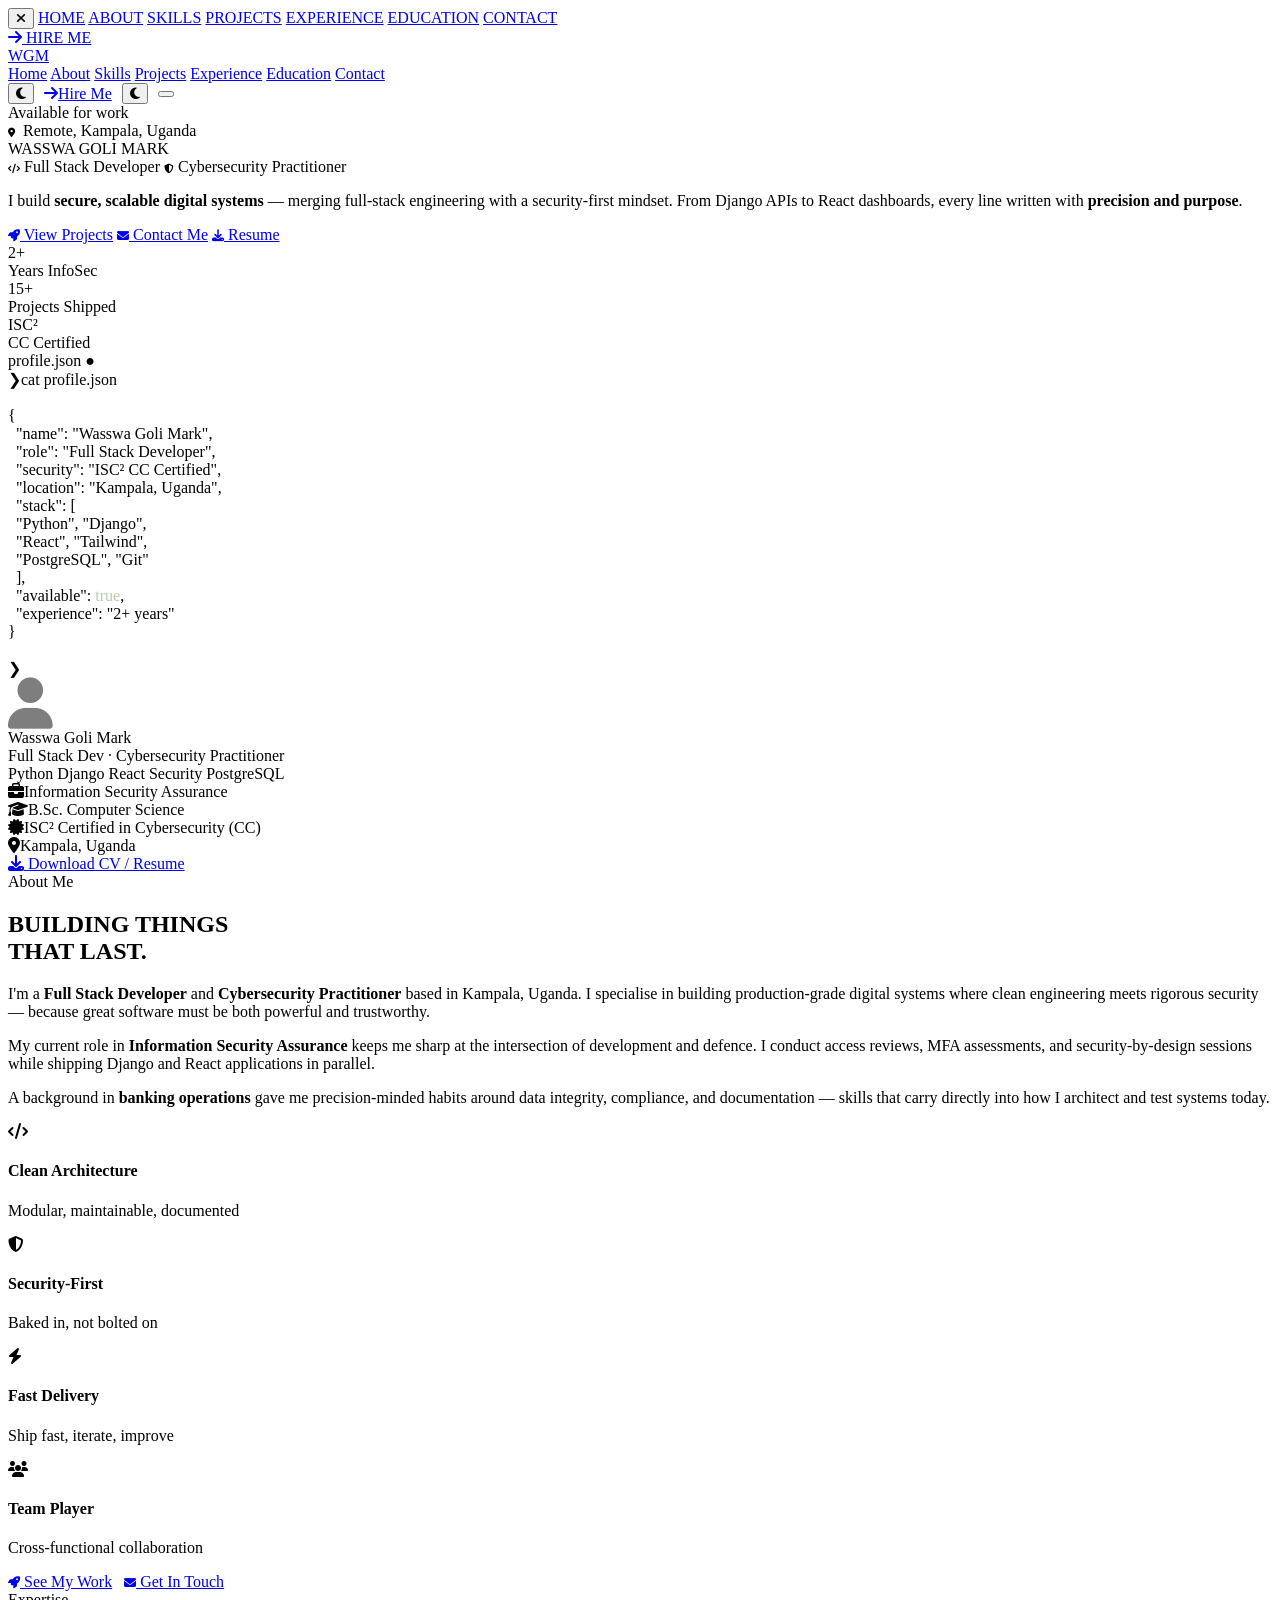
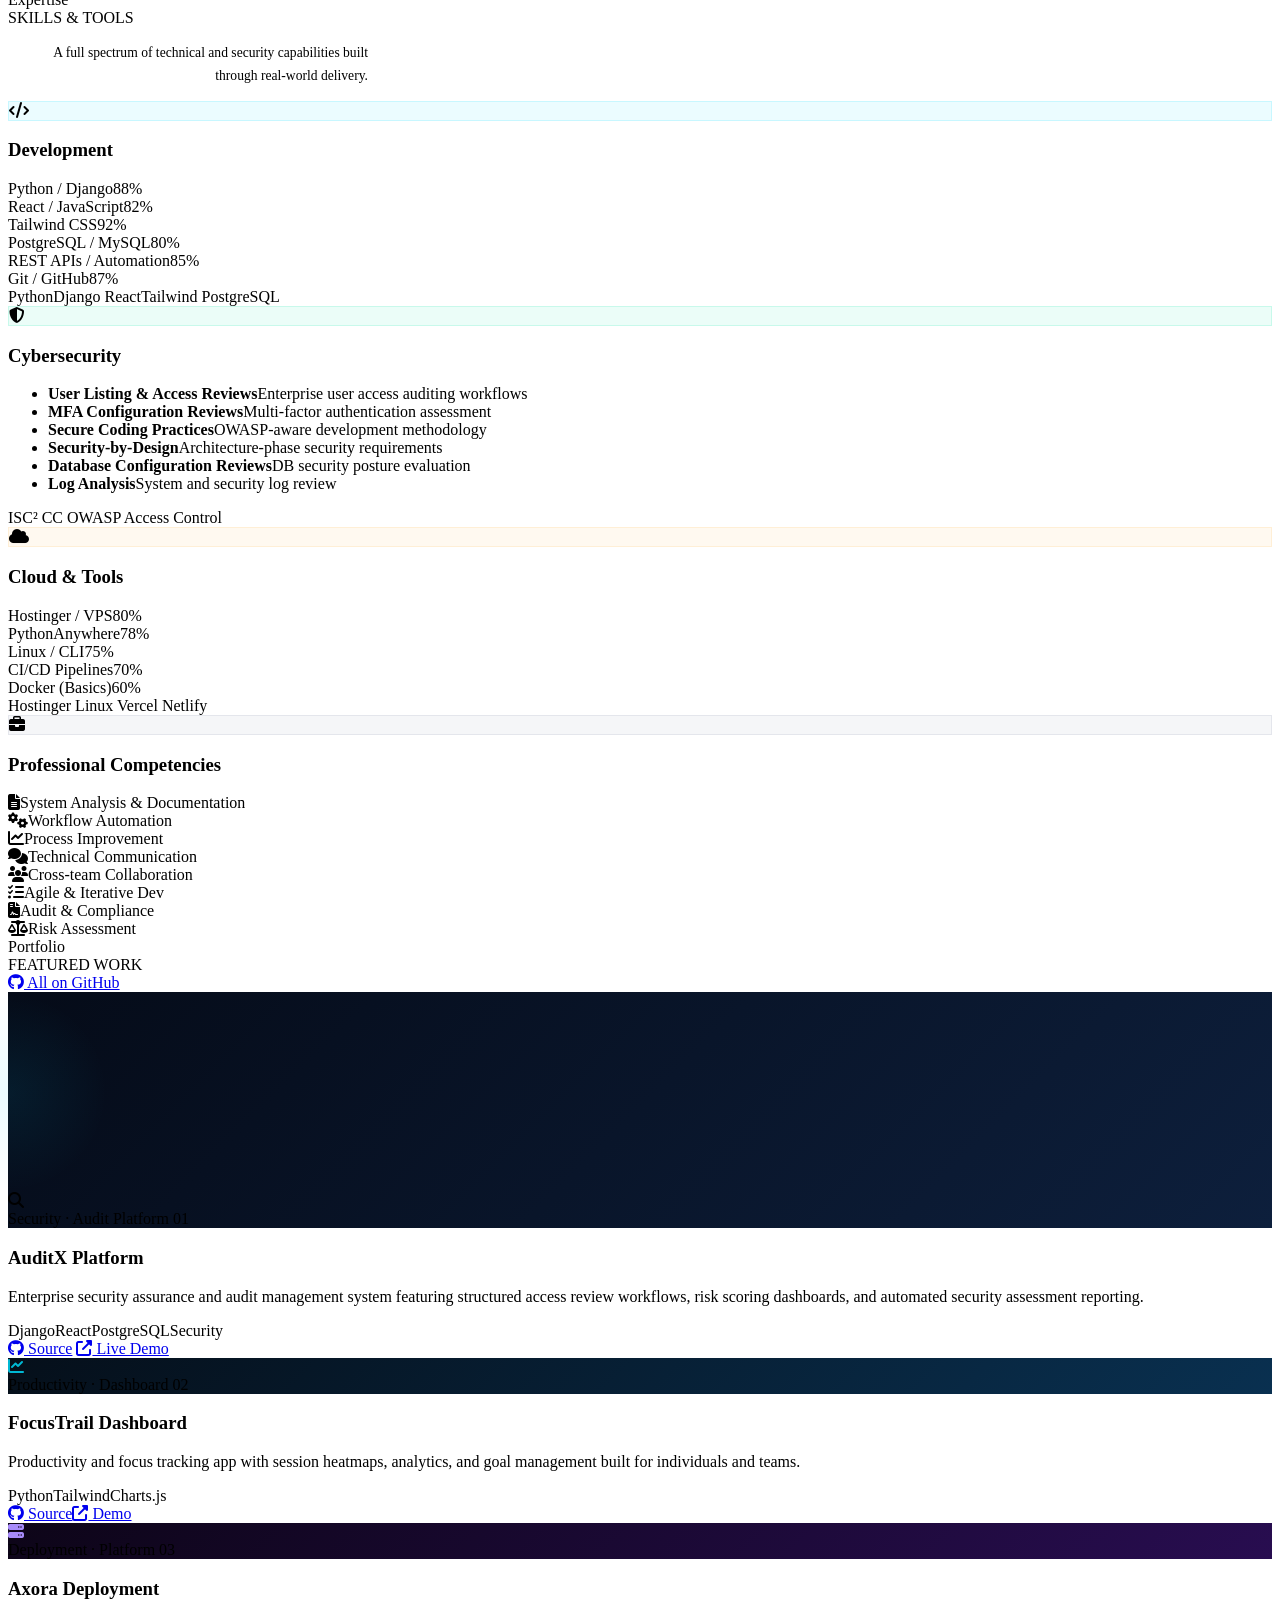
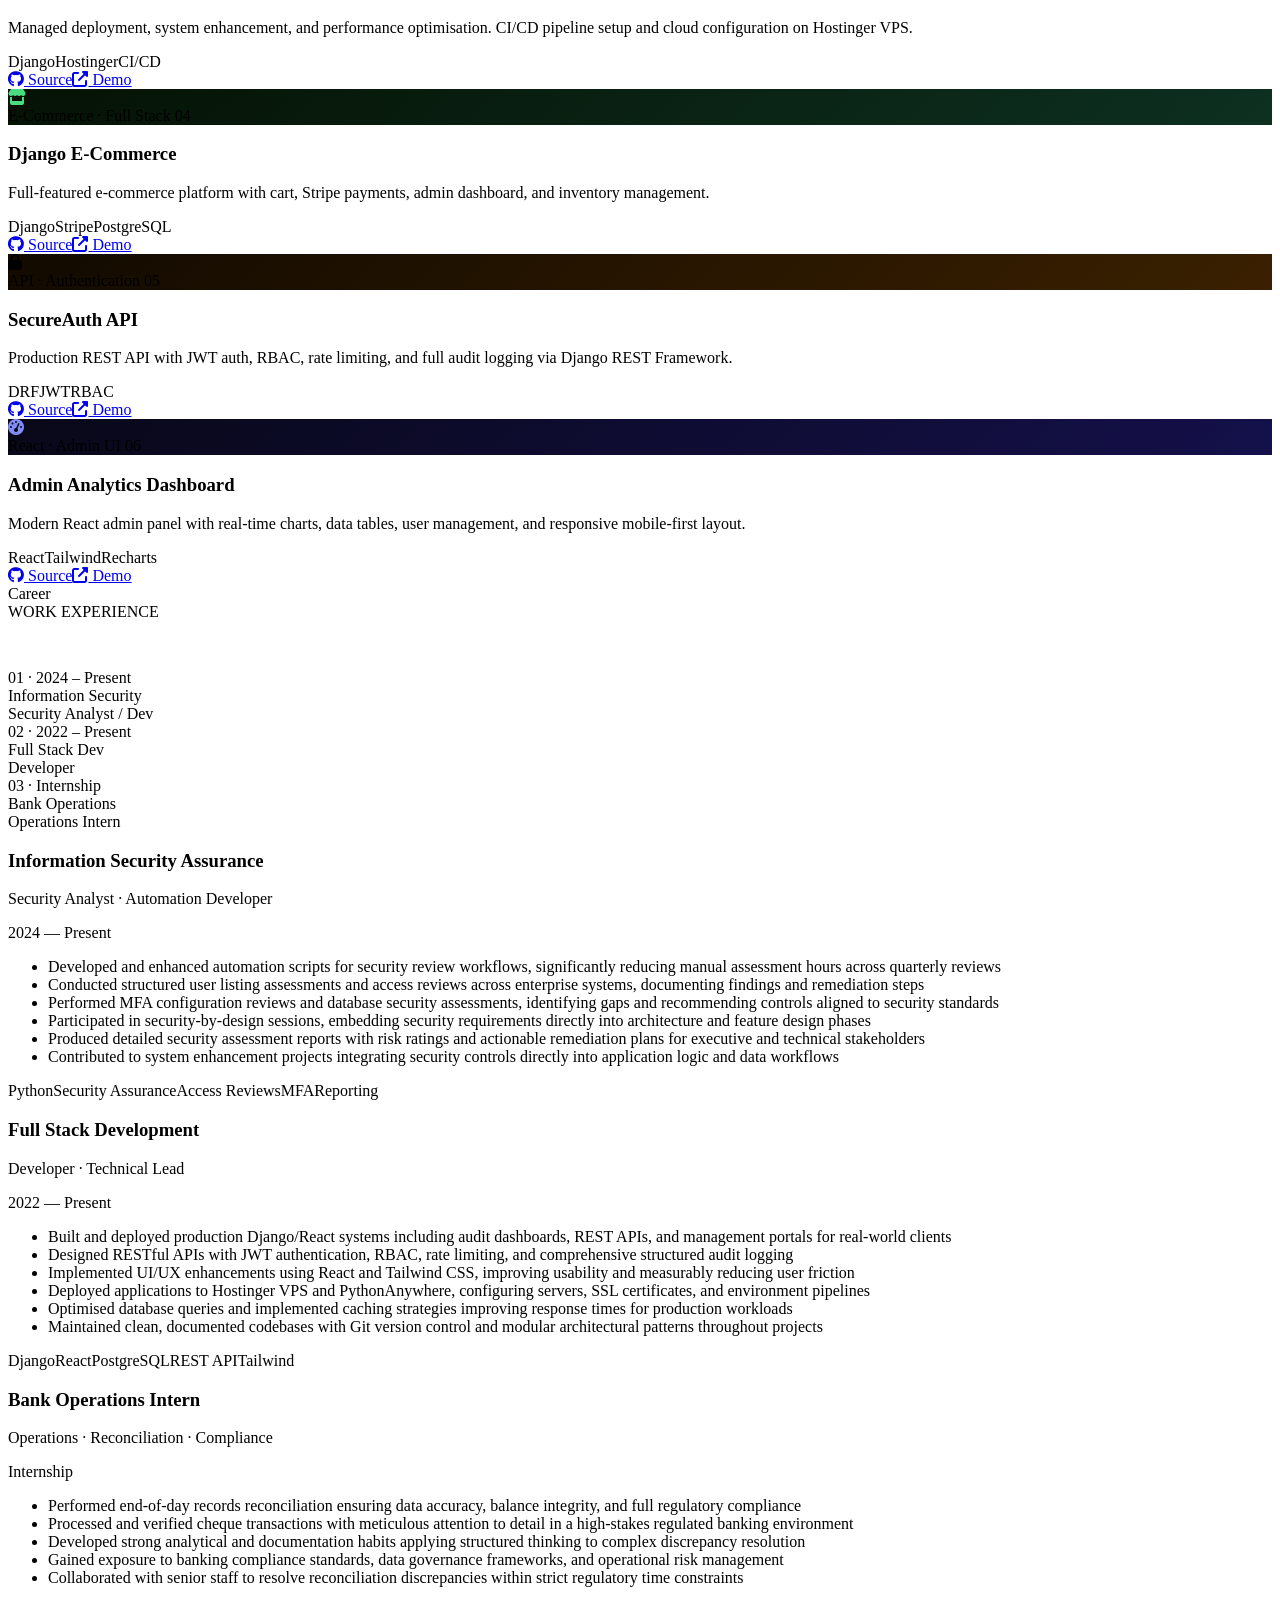
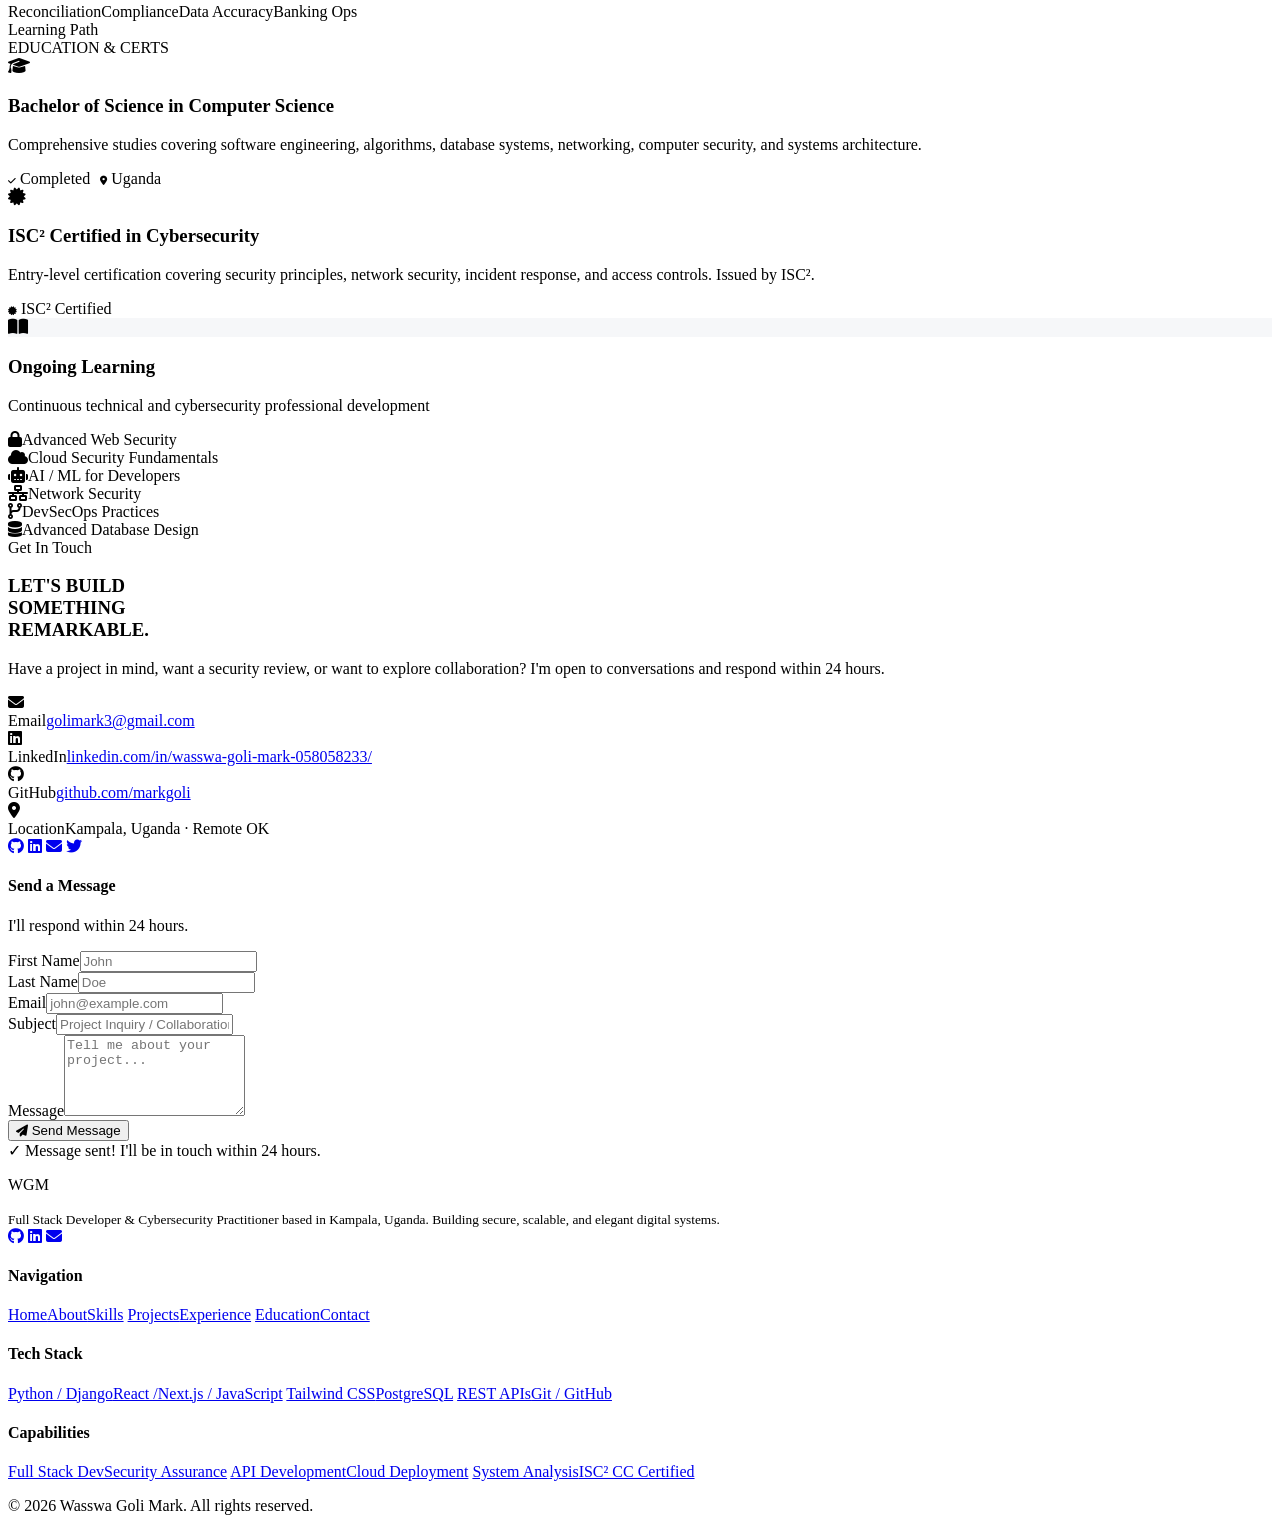
==== commit d469b321: "Add files via upload" ====
--- a/index.html
+++ b/index.html
@@ -1,156 +1,1008 @@
-<!DOCTYPE html>
-<html lang="en">
-<head>
-    <meta charset="UTF-8">
-    <meta name="viewport" content="width=device-width, initial-scale=1.0">
-    
-    <!-- SEO Meta Tags -->
-    <title>Wasswa Goli Mark - Full Stack Developer | Portfolio</title>
-    <meta name="description" content="Professional portfolio of Wasswa Goli Mark, a Full Stack Developer specializing in Python, Django, JavaScript, and React development. View my latest projects and skills.">
-    <meta name="keywords" content="Full Stack Developer, Python Developer, Django, JavaScript, React, Portfolio, Wasswa Goli Mark">
-    <meta name="author" content="Wasswa Goli Mark">
-    
-    <!-- Open Graph / Social Media Meta Tags -->
-    <meta property="og:title" content="Mark Wasswa - Software Developer & Data Scientist">
-    <meta property="og:description" content="A passionate developer specializing in creating modern, efficient web applications.">
-    <meta property="og:image" content="https://wasswagolimark.github.io/portfolio/images/mark0.png">
-    <meta property="og:url" content="https://wasswagolimark.github.io/portfolio">
-    <meta property="og:type" content="website">
-    
-    <!-- Twitter Card Meta Tags -->
-    <meta name="twitter:card" content="summary_large_image">
-    <meta name="twitter:title" content="Mark Wasswa - Software Developer & Data Scientist">
-    <meta name="twitter:description" content="A passionate developer specializing in creating modern, efficient web applications.">
-    <meta name="twitter:image" content="https://wasswagolimark.github.io/portfolio/images/mark0.png">
-    
-    <!-- Canonical URL -->
-    <link rel="canonical" href="https://wasswagolimark.github.io/portfolio">
-    
-    <!-- Bootstrap CSS -->
-    <link href="https://cdn.jsdelivr.net/npm/bootstrap@5.3.0/dist/css/bootstrap.min.css" rel="stylesheet">
-    <!-- Custom CSS -->
-    <link rel="stylesheet" href="css/style.css">
-    <!-- Font Awesome -->
-    <link rel="stylesheet" href="https://cdnjs.cloudflare.com/ajax/libs/font-awesome/6.0.0/css/all.min.css">
-    <!-- Google Fonts -->
-    <link href="https://fonts.googleapis.com/css2?family=Poppins:wght@300;400;500;600;700&display=swap" rel="stylesheet">
-</head>
-<body>
-    <!-- Navigation -->
-    <nav class="navbar">
-        <div class="logo">WGM (The Dev)</div>
-        <div class="nav-links">
-            <a href="index.html" class="active">Home</a>
-            <a href="about.html">About</a>
-            <a href="projects.html">Projects</a>
-            <a href="contact.html">Contact</a>
-        </div>
-        <div class="hamburger" id="hamburger">
-            <span></span>
-            <span></span>
-            <span></span>
-        </div>
-    </nav>
-
-    <!-- Hero Section -->
-    <section class="hero">
-        <div class="container">
-            <div class="row align-items-center min-vh-100">
-                <div class="col-lg-6">
-                    <div class="hero-content">
-                        <span class="welcome-text">Welcome to my portfolio</span>
-                        <h1 class="display-4 fw-bold mb-4 text-primary" >Hi, I'm <br><span class="text-primary">Goli Mark Wasswa</span></h1>
-                        <h2 class="h3 mb-4">Full Stack Developer</h2>
-                        <p class="lead mb-4">Crafting digital experiences with clean code and creative solutions. Specialized in building scalable web applications and solving complex problems.</p>
-                        <div class="hero-stats mb-4">
-                            <div class="stat-item">
-                                <span class="stat-number">3+</span>
-                                <span class="stat-label">Years Experience</span>
-                            </div>
-                            <div class="stat-item">
-                                <span class="stat-number">50+</span>
-                                <span class="stat-label">Projects Completed</span>
-                            </div>
-                            <div class="stat-item">
-                                <span class="stat-number">20+</span>
-                                <span class="stat-label">Happy Clients</span>
-                            </div>
-                        </div>
-                        <div class="hero-buttons">
-                            <a href="#projects" class="btn btn-outline-primary btn-lg me-3 align-content-center">View My Work</a>
-                            <a href="contact.html" class="btn btn-outline-primary">Contact Me</a>
-                        </div>
-                    </div>
-                </div>
-                <div class="col-lg-6">
-                    <div class="hero-image-container">
-                        <div class="hero-image">
-                            <img src="images/mark0.png" alt="Profile" class="profile-img">
-                        </div>
-                        <div class="hero-backdrop"></div>
-                        <div class="tech-stack">
-                            <div class="tech-item">
-                                <i class="fab fa-python"></i>
-                            </div>
-                            <div class="tech-item">
-                                <i class="fab fa-react"></i>
-                            </div>
-                            <div class="tech-item">
-                                <i class="fab fa-js"></i>
-                            </div>
-                        </div>
-                    </div>
-                </div>
-            </div>
-        </div>
-    </section>
-
-    <!-- Projects Preview -->
-    <section id="projects" class="projects">
-        <div class="container">
-            <div class="section-header text-center mb-5">
-                <span class="section-subtitle">Latest Work</span>
-                <h2 class="section-title">Featured Projects</h2>
-                <p class="section-description">Here are some of my recent projects that showcase my skills and expertise</p>
-            </div>
-            <div class="project-grid">
-                <div class="project-card">
-                    <div class="project-image">
-                        <img src="https://images.unsplash.com/photo-1579621970563-ebec7560ff3e?ixlib=rb-4.0.3&auto=format&fit=crop&w=600&h=400&q=80" alt="Loan Management System" loading="lazy">
-                        <div class="project-overlay">
-                            <div class="project-links">
-                                <a href="#" class="project-link"><i class="fas fa-link"></i></a>
-                                <a href="#" class="project-github"><i class="fab fa-github"></i></a>
-                            </div>
-                        </div>
-                    </div>
-                    <div class="project-content">
-                        <h3>Loan Management System</h3>
-                        <p>A platform designed to manage the entire loan lifecycle, from application to repayment, streamlining operations and improving customer service for lenders.</p>
-                        <div class="project-tech">
-                            <span class="tech-tag">Python</span>
-                            <span class="tech-tag">Django</span>
-                            <span class="tech-tag">React</span>
-                        </div>
-                    </div>
-                </div>
-                <!-- Add more project cards as needed -->
-            </div>
-            <div class="text-center mt-5">
-                <a href="projects.html" class="btn btn-outline-primary">View All Projects</a>
-            </div>
-        </div>
-    </section>
-
-    <!-- Footer -->
-    <footer>
-        <div class="social-links">
-            <a href="https://github.com/markgoli" target="_blank"><i class="fab fa-github"></i></a>
-            <a href="https://www.linkedin.com/in/wasswa-goli-mark-058058233" target="_blank"><i class="fab fa-linkedin"></i></a>
-        </div>
-        <p>&copy; <span id="currentYear"></span> Wasswa Goli Mark. All rights reserved.</p>
-    </footer>
-
-    <script src="js/main.js"></script>
-</body>
-</html> +<!DOCTYPE html>
+<html lang="en" prefix="og: https://ogp.me/ns#">
+  <head>
+
+    <meta charset="UTF-8"/>
+    <meta http-equiv="X-UA-Compatible" content="IE=edge"/>
+    <meta name="viewport" content="width=device-width, initial-scale=1.0, viewport-fit=cover"/>
+
+    <!-- ═══════════════════════════════════════
+        PRIMARY SEO
+    ════════════════════════════════════════ -->
+    <title>Wasswa Goli Mark | Full Stack Developer & Cybersecurity Practitioner — Kampala, Uganda</title>
+    <meta name="description" content="Wasswa Goli Mark is a Full Stack Developer and Cybersecurity Practitioner based in Kampala, Uganda. Specialising in Python, Django, React, Tailwind CSS, PostgreSQL, REST APIs, and information security assurance. ISC² Certified in Cybersecurity (CC)."/>
+    <meta name="keywords" content="Wasswa Goli Mark, Full Stack Developer Uganda, Cybersecurity Practitioner Uganda, Django Developer Kampala, React Developer Uganda, Python Developer Uganda, ISC2 Certified Cybersecurity, Information Security Assurance, Web Developer Kampala, Software Engineer Uganda, Backend Developer Django, Frontend Developer React, Portfolio Wasswa Goli Mark, Cybersecurity Uganda"/>
+    <meta name="author" content="Wasswa Goli Mark"/>
+    <meta name="robots" content="index, follow, max-snippet:-1, max-image-preview:large, max-video-preview:-1"/>
+    <meta name="googlebot" content="index, follow"/>
+    <link rel="canonical" href="https://wasswagolimark.dev/"/>
+
+    <!-- ═══════════════════════════════════════
+        GEO / REGIONAL
+    ════════════════════════════════════════ -->
+    <meta name="geo.region" content="UG-101"/>
+    <meta name="geo.placename" content="Kampala, Uganda"/>
+    <meta name="geo.position" content="0.3476;32.5825"/>
+    <meta name="ICBM" content="0.3476, 32.5825"/>
+    <meta name="language" content="English"/>
+    <meta name="revisit-after" content="7 days"/>
+
+    <!-- ═══════════════════════════════════════
+        OPEN GRAPH (Facebook, LinkedIn, WhatsApp)
+    ════════════════════════════════════════ -->
+    <meta property="og:type" content="website"/>
+    <meta property="og:site_name" content="Wasswa Goli Mark — Portfolio"/>
+    <meta property="og:title" content="Wasswa Goli Mark | Full Stack Developer & Cybersecurity Practitioner"/>
+    <meta property="og:description" content="Full Stack Developer and Cybersecurity Practitioner based in Kampala, Uganda. Building secure, scalable digital systems with Python, Django, React and a security-first mindset. ISC² CC Certified."/>
+    <meta property="og:url" content="https://wasswagolimark.dev/"/>
+    <meta property="og:image" content="https://wasswagolimark.dev/og-image.png"/>
+    <meta property="og:image:alt" content="Wasswa Goli Mark — Full Stack Developer & Cybersecurity Practitioner"/>
+    <meta property="og:image:width" content="1200"/>
+    <meta property="og:image:height" content="630"/>
+    <meta property="og:locale" content="en_UG"/>
+    <meta property="og:locale:alternate" content="en_GB"/>
+
+    <!-- ═══════════════════════════════════════
+        TWITTER / X CARD
+    ════════════════════════════════════════ -->
+    <meta name="twitter:card" content="summary_large_image"/>
+    <meta name="twitter:site" content="@wasswagolimark"/>
+    <meta name="twitter:creator" content="@wasswagolimark"/>
+    <meta name="twitter:title" content="Wasswa Goli Mark | Full Stack Developer & Cybersecurity Practitioner"/>
+    <meta name="twitter:description" content="Full Stack Developer and Cybersecurity Practitioner from Kampala, Uganda. Python · Django · React · Security Assurance · ISC² CC Certified."/>
+    <meta name="twitter:image" content="https://wasswagolimark.dev/og-image.png"/>
+    <meta name="twitter:image:alt" content="Wasswa Goli Mark Portfolio"/>
+
+    <!-- ═══════════════════════════════════════
+        STRUCTURED DATA — JSON-LD
+    ════════════════════════════════════════ -->
+    <script type="application/ld+json">
+    {
+      "@context": "https://schema.org",
+      "@graph": [
+        {
+          "@type": "Person",
+          "@id": "https://wasswagolimark.dev/#person",
+          "name": "Wasswa Goli Mark",
+          "givenName": "Wasswa Goli",
+          "familyName": "Mark",
+          "jobTitle": ["Full Stack Developer", "Cybersecurity Practitioner"],
+          "description": "Full Stack Developer and Cybersecurity Practitioner based in Kampala, Uganda. Specialising in Python, Django, React, and information security assurance.",
+          "url": "https://wasswagolimark.dev/",
+          "image": "https://wasswagolimark.dev//images/mark.jpg",
+          "email": "mailto:golimark3@gmail.com",
+          "address": {
+            "@type": "PostalAddress",
+            "addressLocality": "Kampala",
+            "addressCountry": "UG"
+          },
+          "sameAs": [
+            "https://github.com/wasswagoli",
+            "https://linkedin.com/in/wasswa-goli-mark-058058233/"
+          ],
+          "knowsAbout": [
+            "Python", "Django", "React", "JavaScript", "Tailwind CSS",
+            "PostgreSQL", "MySQL", "REST APIs", "Git", "GitHub",
+            "Cybersecurity", "Information Security Assurance",
+            "Access Reviews", "MFA Configuration", "Secure Coding",
+            "Security by Design", "ISC2 CC Certification"
+          ],
+          "hasCredential": {
+            "@type": "EducationalOccupationalCredential",
+            "name": "ISC² Certified in Cybersecurity (CC)",
+            "credentialCategory": "Professional Certification",
+            "recognizedBy": {
+              "@type": "Organization",
+              "name": "ISC²",
+              "url": "https://www.isc2.org"
+            }
+          },
+          "alumniOf": {
+            "@type": "CollegeOrUniversity",
+            "name": "Makerere University",
+            "address": {
+              "@type": "PostalAddress",
+              "addressLocality": "Kampala",
+              "addressCountry": "UG"
+            }
+          },
+          "worksFor": {
+            "@type": "Organization",
+            "name": "Information Security Assurance"
+          }
+        },
+        {
+          "@type": "WebSite",
+          "@id": "https://wasswagolimark.dev/#website",
+          "name": "Wasswa Goli Mark — Portfolio",
+          "url": "https://wasswagolimark.dev/",
+          "description": "Personal portfolio of Wasswa Goli Mark, Full Stack Developer and Cybersecurity Practitioner.",
+          "author": { "@id": "https://wasswagolimark.dev/#person" },
+          "inLanguage": "en",
+          "potentialAction": {
+            "@type": "SearchAction",
+            "target": "https://wasswagolimark.dev/?s={search_term_string}",
+            "query-input": "required name=search_term_string"
+          }
+        },
+        {
+          "@type": "WebPage",
+          "@id": "https://wasswagolimark.dev/#webpage",
+          "url": "https://wasswagolimark.dev/",
+          "name": "Wasswa Goli Mark | Full Stack Developer & Cybersecurity Practitioner",
+          "description": "Portfolio of Wasswa Goli Mark — Full Stack Developer and Cybersecurity Practitioner based in Kampala, Uganda.",
+          "isPartOf": { "@id": "https://wasswagolimark.dev/#website" },
+          "about": { "@id": "https://wasswagolimark.dev/#person" },
+          "breadcrumb": {
+            "@type": "BreadcrumbList",
+            "itemListElement": [
+              { "@type": "ListItem", "position": 1, "name": "Home", "item": "https://wasswagolimark.dev/" }
+            ]
+          }
+        },
+        {
+          "@type": "ProfilePage",
+          "mainEntity": { "@id": "https://wasswagolimark.dev/#person" },
+          "url": "https://wasswagolimark.dev/",
+          "name": "Wasswa Goli Mark — Developer & Security Portfolio"
+        }
+      ]
+    }
+    </script>
+
+    <!-- ═══════════════════════════════════════
+        FAVICONS & THEME
+    ════════════════════════════════════════ -->
+    <meta name="theme-color" content="#080c14" media="(prefers-color-scheme: dark)"/>
+    <meta name="theme-color" content="#f0f4fb" media="(prefers-color-scheme: light)"/>
+    <meta name="msapplication-TileColor" content="#080c14"/>
+    <meta name="msapplication-config" content="/browserconfig.xml"/>
+    <!-- Replace these href values with your actual generated favicon files -->
+    <link rel="icon" type="image/png" sizes="32x32" href="/favicon-32x32.png"/>
+    <link rel="icon" type="image/png" sizes="16x16" href="/favicon-16x16.png"/>
+    <link rel="apple-touch-icon" sizes="180x180" href="/apple-touch-icon.png"/>
+    <link rel="manifest" href="/site.webmanifest"/>
+
+    <!-- ═══════════════════════════════════════
+        PERFORMANCE HINTS
+    ════════════════════════════════════════ -->
+    <link rel="preconnect" href="https://fonts.googleapis.com"/>
+    <link rel="preconnect" href="https://fonts.gstatic.com" crossorigin/>
+    <link rel="preconnect" href="https://cdnjs.cloudflare.com"/>
+    <link rel="dns-prefetch" href="https://fonts.googleapis.com"/>
+    <link rel="dns-prefetch" href="https://cdnjs.cloudflare.com"/>
+
+    <!-- ═══════════════════════════════════════
+        FONTS & ICONS
+    ════════════════════════════════════════ -->
+    <link href="https://fonts.googleapis.com/css2?family=Bebas+Neue&family=Plus+Jakarta+Sans:wght@300;400;500;600;700&family=IBM+Plex+Mono:wght@300;400;500&display=swap" rel="stylesheet"/>
+    <link rel="stylesheet" href="https://cdnjs.cloudflare.com/ajax/libs/font-awesome/6.5.0/css/all.min.css"/>
+    <link rel="stylesheet" href="/css/styles.css">
+  </head>
+  <body>
+
+  <!-- ══════════ MOBILE MENU ══════════ -->
+  <div id="mob-menu">
+    <button id="mob-close" aria-label="Close menu"><i class="fa fa-times"></i></button>
+    <a href="#home"       class="mob-link" onclick="closeMob()">HOME</a>
+    <a href="#about"      class="mob-link" onclick="closeMob()">ABOUT</a>
+    <a href="#skills"     class="mob-link" onclick="closeMob()">SKILLS</a>
+    <a href="#projects"   class="mob-link" onclick="closeMob()">PROJECTS</a>
+    <a href="#experience" class="mob-link" onclick="closeMob()">EXPERIENCE</a>
+    <a href="#education"  class="mob-link" onclick="closeMob()">EDUCATION</a>
+    <a href="#contact"    class="mob-link" onclick="closeMob()">CONTACT</a>
+    <div class="mob-sep"></div>
+    <a href="#contact" class="mob-cta" onclick="closeMob()"><i class="fa fa-arrow-right"></i>&nbsp;HIRE ME</a>
+  </div>
+
+  <!-- ══════════ NAVBAR ══════════ -->
+  <nav id="navbar">
+    <div class="nav-wrap">
+      <a href="#home" class="nav-logo">WG<span>M</span></a>
+      <div class="nav-links">
+        <a href="#home"       class="nav-link">Home</a>
+        <a href="#about"      class="nav-link">About</a>
+        <a href="#skills"     class="nav-link">Skills</a>
+        <a href="#projects"   class="nav-link">Projects</a>
+        <a href="#experience" class="nav-link">Experience</a>
+        <a href="#education"  class="nav-link">Education</a>
+        <a href="#contact"    class="nav-link">Contact</a>
+      </div>
+      <div style="display:flex;align-items:center;gap:10px">
+        <button class="theme-toggle theme-toggle-desk" id="themeToggleDesk" onclick="toggleTheme()" aria-label="Toggle theme" title="Toggle light/dark mode">
+          <i class="fa fa-moon" id="themeIconDesk"></i>
+        </button>
+        <a href="#contact" class="nav-hire"><i class="fa fa-arrow-right"></i>Hire Me</a>
+        <!-- Mobile: theme toggle + burger side by side -->
+        <button class="theme-toggle theme-toggle-mob" id="themeToggleMob" onclick="toggleTheme()" aria-label="Toggle theme">
+          <i class="fa fa-moon" id="themeIconMob"></i>
+        </button>
+        <button id="burger" onclick="toggleMob()" aria-label="Toggle menu">
+          <span id="b1"></span><span id="b2"></span><span id="b3"></span>
+        </button>
+      </div>
+    </div>
+  </nav>
+
+  <!-- ══════════ HERO ══════════ -->
+  <section id="home" class="grid-tex">
+    <div class="glow-spot g1"></div>
+    <div class="glow-spot g2"></div>
+    <div class="container">
+      <div class="hero-grid">
+
+        <!-- LEFT -->
+        <div>
+          <div class="hero-eyebrow h-enter hd1">
+            <div class="hero-pulse">
+              <div class="pulse-dot"></div>Available for work
+            </div>
+            <span class="chip chip-dim"><i class="fa fa-map-marker-alt" style="font-size:.6rem"></i>&nbsp; Remote, Kampala, Uganda</span>
+          </div>
+
+          <div class="hero-name h-enter hd2">
+            <span class="hero-name-first">WASSWA</span>
+            <span class="hero-name-last">GOLI MARK</span>
+          </div>
+
+          <div class="hero-roles h-enter hd3">
+            <span class="chip chip-cyan"><i class="fa fa-code" style="font-size:.6rem"></i>&nbsp;Full Stack Developer</span>
+            <span class="chip chip-amber"><i class="fa fa-shield-alt" style="font-size:.6rem"></i>&nbsp;Cybersecurity Practitioner</span>
+          </div>
+
+          <p class="hero-desc h-enter hd4">
+            I build <strong>secure, scalable digital systems</strong> — merging full-stack engineering with a security-first mindset. From Django APIs to React dashboards, every line written with <strong>precision and purpose</strong>.
+          </p>
+
+          <div class="hero-btns h-enter hd5">
+            <a href="#projects" class="btn-primary"><i class="fa fa-rocket" style="font-size:.75rem"></i>&nbsp;View Projects</a>
+            <a href="#contact"  class="btn-ghost" ><i class="fa fa-envelope" style="font-size:.75rem"></i>&nbsp;Contact Me</a>
+            <a href="#"         class="btn-ghost"  download><i class="fa fa-download" style="font-size:.75rem"></i>&nbsp;Resume</a>
+          </div>
+
+          <div class="hero-stats h-enter hd6">
+            <div>
+              <div class="hs-num" data-count="2">0</div>
+              <div class="hs-label">Years InfoSec</div>
+            </div>
+            <div style="width:1px;background:var(--border)"></div>
+            <div>
+              <div class="hs-num" data-count="15">0</div>
+              <div class="hs-label">Projects Shipped</div>
+            </div>
+            <div style="width:1px;background:var(--border)"></div>
+            <div>
+              <div class="hs-num" style="-webkit-text-fill-color:var(--cyan);color:var(--cyan)">ISC²</div>
+              <div class="hs-label">CC Certified</div>
+            </div>
+          </div>
+        </div>
+
+        <!-- RIGHT — terminal -->
+        <div class="hd-card">
+          <div class="hero-terminal">
+            <div class="term-header">
+              <div class="term-dots">
+                <div class="term-dot" style="background:#ff5f57"></div>
+                <div class="term-dot" style="background:#febc2e"></div>
+                <div class="term-dot" style="background:#28c840"></div>
+              </div>
+              <span class="term-title">profile.json</span>
+              <span class="term-title">●</span>
+            </div>
+            <div class="term-body">
+              <div class="term-line"><span class="term-prompt">❯</span><span style="color:var(--cyan)">cat</span><span class="term-val">&nbsp;profile.json</span></div>
+              <br>
+              <div class="term-line"><span class="term-obj">{</span></div>
+              <div class="term-indent">
+                <div class="term-line"><span class="term-key">&nbsp;&nbsp;"name"</span><span class="term-obj">: </span><span class="term-str">"Wasswa Goli Mark"</span><span class="term-obj">,</span></div>
+                <div class="term-line"><span class="term-key">&nbsp;&nbsp;"role"</span><span class="term-obj">: </span><span class="term-str">"Full Stack Developer"</span><span class="term-obj">,</span></div>
+                <div class="term-line"><span class="term-key">&nbsp;&nbsp;"security"</span><span class="term-obj">: </span><span class="term-str">"ISC² CC Certified"</span><span class="term-obj">,</span></div>
+                <div class="term-line"><span class="term-key">&nbsp;&nbsp;"location"</span><span class="term-obj">: </span><span class="term-str">"Kampala, Uganda"</span><span class="term-obj">,</span></div>
+                <div class="term-line"><span class="term-key">&nbsp;&nbsp;"stack"</span><span class="term-obj">: [</span></div>
+                <div class="term-indent">
+                  <div class="term-line"><span class="term-str">&nbsp;&nbsp;"Python"</span><span class="term-obj">,</span>&nbsp;<span class="term-str">"Django"</span><span class="term-obj">,</span></div>
+                  <div class="term-line"><span class="term-str">&nbsp;&nbsp;"React"</span><span class="term-obj">,</span>&nbsp;<span class="term-str">"Tailwind"</span><span class="term-obj">,</span></div>
+                  <div class="term-line"><span class="term-str">&nbsp;&nbsp;"PostgreSQL"</span><span class="term-obj">,</span>&nbsp;<span class="term-str">"Git"</span></div>
+                </div>
+                <div class="term-line"><span class="term-obj">&nbsp;&nbsp;],</span></div>
+                <div class="term-line"><span class="term-key">&nbsp;&nbsp;"available"</span><span class="term-obj">: </span><span style="color:#b5cea8">true</span><span class="term-obj">,</span></div>
+                <div class="term-line"><span class="term-key">&nbsp;&nbsp;"experience"</span><span class="term-obj">: </span><span class="term-num">"2+ years"</span></div>
+              </div>
+              <div class="term-line"><span class="term-obj">}</span></div>
+              <br>
+              <div class="term-line"><span class="term-prompt">❯</span><span class="term-cursor"></span></div>
+            </div>
+          </div>
+        </div>
+
+      </div>
+    </div>
+  </section>
+
+  <!-- ══════════ ABOUT ══════════ -->
+  <section id="about" class="section">
+    <div class="container">
+      <div class="about-grid">
+
+        <!-- CARD -->
+        <div class="reveal-l">
+          <div class="about-card">
+            <div class="about-card-top">
+              <div class="about-ring"></div>
+              <div class="about-ring-2"></div>
+              <div class="about-avatar" id="avatarWrap">
+                <img 
+                  id="avatarImg"
+                  src="/images/mark.jpg" 
+                  alt="Wasswa Goli Mark"
+                  onerror="this.remove(); document.getElementById('avatarIcon').style.display='flex';"
+                />
+                <i id="avatarIcon" class="fa fa-user" style="font-size:3.2rem;color:var(--cyan);opacity:.5;display:none"></i>
+              </div>
+            </div>
+            <div class="about-card-body">
+              <div class="about-card-name">Wasswa Goli Mark</div>
+              <div class="about-card-role">Full Stack Dev · Cybersecurity Practitioner</div>
+              <div class="about-card-tags">
+                <span class="chip chip-cyan">Python</span>
+                <span class="chip chip-cyan">Django</span>
+                <span class="chip chip-amber">React</span>
+                <span class="chip chip-green">Security</span>
+                <span class="chip chip-dim">PostgreSQL</span>
+              </div>
+              <div class="about-card-divider"></div>
+              <div class="about-meta-row"><i class="fa fa-briefcase"></i><span>Information Security Assurance</span></div>
+              <div class="about-meta-row"><i class="fa fa-graduation-cap"></i><span>B.Sc. Computer Science</span></div>
+              <div class="about-meta-row"><i class="fa fa-certificate"></i><span>ISC² Certified in Cybersecurity (CC)</span></div>
+              <div class="about-meta-row"><i class="fa fa-map-marker-alt"></i><span>Kampala, Uganda</span></div>
+              <a href="#" class="about-cv-btn" download><i class="fa fa-download"></i>&nbsp;Download CV / Resume</a>
+            </div>
+          </div>
+        </div>
+
+        <!-- TEXT -->
+        <div class="about-text reveal-r">
+          <div class="sec-label">About Me</div>
+          <h2>
+            <span>BUILDING</span> THINGS<br>
+            THAT <span>LAST.</span>
+          </h2>
+          <p>
+            I'm a <strong>Full Stack Developer</strong> and <strong>Cybersecurity Practitioner</strong> based in Kampala, Uganda. I specialise in building production-grade digital systems where clean engineering meets rigorous security — because great software must be both powerful and trustworthy.
+          </p>
+          <p>
+            My current role in <strong>Information Security Assurance</strong> keeps me sharp at the intersection of development and defence. I conduct access reviews, MFA assessments, and security-by-design sessions while shipping Django and React applications in parallel.
+          </p>
+          <p>
+            A background in <strong>banking operations</strong> gave me precision-minded habits around data integrity, compliance, and documentation — skills that carry directly into how I architect and test systems today.
+          </p>
+
+          <div class="about-pillars">
+            <div class="pillar"><i class="fa fa-code"></i><h4>Clean Architecture</h4><p>Modular, maintainable, documented</p></div>
+            <div class="pillar"><i class="fa fa-shield-alt"></i><h4>Security-First</h4><p>Baked in, not bolted on</p></div>
+            <div class="pillar"><i class="fa fa-bolt"></i><h4>Fast Delivery</h4><p>Ship fast, iterate, improve</p></div>
+            <div class="pillar"><i class="fa fa-users"></i><h4>Team Player</h4><p>Cross-functional collaboration</p></div>
+          </div>
+
+          <div style="display:flex;gap:12px;flex-wrap:wrap">
+            <a href="#projects" class="btn-primary"><i class="fa fa-rocket" style="font-size:.75rem"></i>&nbsp;See My Work</a>
+            <a href="#contact"  class="btn-ghost"><i class="fa fa-envelope" style="font-size:.75rem"></i>&nbsp;Get In Touch</a>
+          </div>
+        </div>
+      </div>
+    </div>
+  </section>
+
+  <!-- ══════════ SKILLS ══════════ -->
+  <section id="skills" class="section">
+    <div class="container">
+      <div class="skills-top">
+        <div>
+          <div class="sec-label">Expertise</div>
+          <div class="sec-title">SKILLS &amp; <span>TOOLS</span></div>
+        </div>
+        <p class="muted" style="font-size:.85rem;max-width:360px;text-align:right;line-height:1.7">A full spectrum of technical and security capabilities built through real-world delivery.</p>
+      </div>
+
+      <div class="skills-grid">
+
+        <!-- Dev Skills -->
+        <div class="sk-card reveal d1">
+          <div class="sk-card-head">
+            <div class="sk-icon" style="background:rgba(0,212,255,.08);border:1px solid rgba(0,212,255,.15)">
+              <i class="fa fa-code" style="color:var(--cyan)"></i>
+            </div>
+            <h3>Development</h3>
+          </div>
+          <div class="bar-row"><div class="bar-top"><span>Python / Django</span><span>88%</span></div><div class="bar-track"><div class="bar-fill bf-cyan" data-w=".88"></div></div></div>
+          <div class="bar-row"><div class="bar-top"><span>React / JavaScript</span><span>82%</span></div><div class="bar-track"><div class="bar-fill bf-cyan" data-w=".82"></div></div></div>
+          <div class="bar-row"><div class="bar-top"><span>Tailwind CSS</span><span>92%</span></div><div class="bar-track"><div class="bar-fill bf-cyan" data-w=".92"></div></div></div>
+          <div class="bar-row"><div class="bar-top"><span>PostgreSQL / MySQL</span><span>80%</span></div><div class="bar-track"><div class="bar-fill bf-cyan" data-w=".80"></div></div></div>
+          <div class="bar-row"><div class="bar-top"><span>REST APIs / Automation</span><span>85%</span></div><div class="bar-track"><div class="bar-fill bf-cyan" data-w=".85"></div></div></div>
+          <div class="bar-row"><div class="bar-top"><span>Git / GitHub</span><span>87%</span></div><div class="bar-track"><div class="bar-fill bf-cyan" data-w=".87"></div></div></div>
+          <div class="sk-chips">
+            <span class="chip chip-cyan">Python</span><span class="chip chip-cyan">Django</span>
+            <span class="chip chip-amber">React</span><span class="chip chip-amber">Tailwind</span>
+            <span class="chip chip-dim">PostgreSQL</span>
+          </div>
+        </div>
+
+        <!-- Cybersecurity -->
+        <div class="sk-card reveal d2">
+          <div class="sk-card-head">
+            <div class="sk-icon" style="background:rgba(0,229,160,.08);border:1px solid rgba(0,229,160,.15)">
+              <i class="fa fa-shield-alt" style="color:var(--green)"></i>
+            </div>
+            <h3>Cybersecurity</h3>
+          </div>
+          <ul class="sk-list">
+            <li><div><strong>User Listing & Access Reviews</strong>Enterprise user access auditing workflows</div></li>
+            <li><div><strong>MFA Configuration Reviews</strong>Multi-factor authentication assessment</div></li>
+            <li><div><strong>Secure Coding Practices</strong>OWASP-aware development methodology</div></li>
+            <li><div><strong>Security-by-Design</strong>Architecture-phase security requirements</div></li>
+            <li><div><strong>Database Configuration Reviews</strong>DB security posture evaluation</div></li>
+            <li><div><strong>Log Analysis</strong>System and security log review</div></li>
+          </ul>
+          <div class="sk-chips">
+            <span class="chip chip-green">ISC² CC</span>
+            <span class="chip chip-green">OWASP</span>
+            <span class="chip chip-dim">Access Control</span>
+          </div>
+        </div>
+
+        <!-- Cloud & Tools -->
+        <div class="sk-card reveal d3">
+          <div class="sk-card-head">
+            <div class="sk-icon" style="background:rgba(255,179,71,.08);border:1px solid rgba(255,179,71,.15)">
+              <i class="fa fa-cloud" style="color:var(--amber)"></i>
+            </div>
+            <h3>Cloud & Tools</h3>
+          </div>
+          <div class="bar-row"><div class="bar-top"><span>Hostinger / VPS</span><span>80%</span></div><div class="bar-track"><div class="bar-fill bf-amber" data-w=".80"></div></div></div>
+          <div class="bar-row"><div class="bar-top"><span>PythonAnywhere</span><span>78%</span></div><div class="bar-track"><div class="bar-fill bf-amber" data-w=".78"></div></div></div>
+          <div class="bar-row"><div class="bar-top"><span>Linux / CLI</span><span>75%</span></div><div class="bar-track"><div class="bar-fill bf-amber" data-w=".75"></div></div></div>
+          <div class="bar-row"><div class="bar-top"><span>CI/CD Pipelines</span><span>70%</span></div><div class="bar-track"><div class="bar-fill bf-amber" data-w=".70"></div></div></div>
+          <div class="bar-row"><div class="bar-top"><span>Docker (Basics)</span><span>60%</span></div><div class="bar-track"><div class="bar-fill bf-amber" data-w=".60"></div></div></div>
+          <div class="sk-chips">
+            <span class="chip chip-amber">Hostinger</span>
+            <span class="chip chip-amber">Linux</span>
+            <span class="chip chip-dim">Vercel</span>
+            <span class="chip chip-dim">Netlify</span>
+          </div>
+        </div>
+
+        <!-- Professional — wide -->
+        <div class="sk-card sk-wide reveal">
+          <div class="sk-card-head">
+            <div class="sk-icon" style="background:rgba(126,143,168,.08);border:1px solid rgba(126,143,168,.15)">
+              <i class="fa fa-briefcase" style="color:var(--text-muted)"></i>
+            </div>
+            <h3>Professional Competencies</h3>
+          </div>
+          <div class="sk-pro-grid">
+            <div class="sk-pro-item"><i class="fa fa-file-alt"></i><span>System Analysis &amp; Documentation</span></div>
+            <div class="sk-pro-item"><i class="fa fa-cogs"></i><span>Workflow Automation</span></div>
+            <div class="sk-pro-item"><i class="fa fa-chart-line"></i><span>Process Improvement</span></div>
+            <div class="sk-pro-item"><i class="fa fa-comments"></i><span>Technical Communication</span></div>
+            <div class="sk-pro-item"><i class="fa fa-users"></i><span>Cross-team Collaboration</span></div>
+            <div class="sk-pro-item"><i class="fa fa-tasks"></i><span>Agile &amp; Iterative Dev</span></div>
+            <div class="sk-pro-item"><i class="fa fa-file-contract"></i><span>Audit &amp; Compliance</span></div>
+            <div class="sk-pro-item"><i class="fa fa-balance-scale"></i><span>Risk Assessment</span></div>
+          </div>
+        </div>
+
+      </div>
+    </div>
+  </section>
+
+  <!-- ══════════ PROJECTS ══════════ -->
+  <section id="projects" class="section">
+    <div class="container">
+      <div class="proj-header reveal">
+        <div>
+          <div class="sec-label">Portfolio</div>
+          <div class="sec-title">FEATURED <span>WORK</span></div>
+        </div>
+        <a href="https://github.com/" target="_blank" class="btn-ghost"><i class="fab fa-github"></i>&nbsp;All on GitHub</a>
+      </div>
+      <div class="proj-grid">
+
+        <div class="proj-card featured reveal d1">
+          <div class="proj-thumb" style="background:linear-gradient(135deg,#050b18,#0d1f3c)">
+            <div class="glow-spot" style="width:200px;height:200px;top:-30px;left:50%;transform:translateX(-50%);background:radial-gradient(circle,rgba(0,212,255,.08),transparent 70%)"></div>
+            <i class="fa fa-search proj-thumb-icon" style="color:var(--cyan)"></i>
+            <div class="proj-thumb-overlay"></div>
+            <span class="proj-thumb-label">Security · Audit Platform</span>
+            <span class="proj-thumb-num">01</span>
+          </div>
+          <div class="proj-body">
+            <h3>AuditX Platform</h3>
+            <p>Enterprise security assurance and audit management system featuring structured access review workflows, risk scoring dashboards, and automated security assessment reporting.</p>
+            <div class="proj-tags">
+              <span class="chip chip-cyan">Django</span><span class="chip chip-amber">React</span><span class="chip chip-dim">PostgreSQL</span><span class="chip chip-green">Security</span>
+            </div>
+            <div class="proj-links">
+              <a href="#" class="proj-link"><i class="fab fa-github"></i>&nbsp;Source</a>
+              <a href="#" class="proj-link"><i class="fa fa-external-link-alt"></i>&nbsp;Live Demo</a>
+            </div>
+          </div>
+        </div>
+
+        <div class="proj-card reveal d2">
+          <div class="proj-thumb" style="background:linear-gradient(135deg,#050f1a,#093050)">
+            <i class="fa fa-chart-line proj-thumb-icon" style="color:#00b8d4"></i>
+            <div class="proj-thumb-overlay"></div>
+            <span class="proj-thumb-label">Productivity · Dashboard</span>
+            <span class="proj-thumb-num">02</span>
+          </div>
+          <div class="proj-body">
+            <h3>FocusTrail Dashboard</h3>
+            <p>Productivity and focus tracking app with session heatmaps, analytics, and goal management built for individuals and teams.</p>
+            <div class="proj-tags"><span class="chip chip-cyan">Python</span><span class="chip chip-amber">Tailwind</span><span class="chip chip-dim">Charts.js</span></div>
+            <div class="proj-links"><a href="#" class="proj-link"><i class="fab fa-github"></i>&nbsp;Source</a><a href="#" class="proj-link"><i class="fa fa-external-link-alt"></i>&nbsp;Demo</a></div>
+          </div>
+        </div>
+
+        <div class="proj-card reveal d1">
+          <div class="proj-thumb" style="background:linear-gradient(135deg,#0d0518,#280d50)">
+            <i class="fa fa-server proj-thumb-icon" style="color:#a78bfa"></i>
+            <div class="proj-thumb-overlay"></div>
+            <span class="proj-thumb-label">Deployment · Platform</span>
+            <span class="proj-thumb-num">03</span>
+          </div>
+          <div class="proj-body">
+            <h3>Axora Deployment</h3>
+            <p>Managed deployment, system enhancement, and performance optimisation. CI/CD pipeline setup and cloud configuration on Hostinger VPS.</p>
+            <div class="proj-tags"><span class="chip chip-cyan">Django</span><span class="chip chip-dim">Hostinger</span><span class="chip chip-dim">CI/CD</span></div>
+            <div class="proj-links"><a href="#" class="proj-link"><i class="fab fa-github"></i>&nbsp;Source</a><a href="#" class="proj-link"><i class="fa fa-external-link-alt"></i>&nbsp;Demo</a></div>
+          </div>
+        </div>
+
+        <div class="proj-card reveal d2">
+          <div class="proj-thumb" style="background:linear-gradient(135deg,#051205,#0d3020)">
+            <i class="fa fa-store proj-thumb-icon" style="color:#4ade80"></i>
+            <div class="proj-thumb-overlay"></div>
+            <span class="proj-thumb-label">E-Commerce · Full Stack</span>
+            <span class="proj-thumb-num">04</span>
+          </div>
+          <div class="proj-body">
+            <h3>Django E-Commerce</h3>
+            <p>Full-featured e-commerce platform with cart, Stripe payments, admin dashboard, and inventory management.</p>
+            <div class="proj-tags"><span class="chip chip-cyan">Django</span><span class="chip chip-amber">Stripe</span><span class="chip chip-dim">PostgreSQL</span></div>
+            <div class="proj-links"><a href="#" class="proj-link"><i class="fab fa-github"></i>&nbsp;Source</a><a href="#" class="proj-link"><i class="fa fa-external-link-alt"></i>&nbsp;Demo</a></div>
+          </div>
+        </div>
+
+        <div class="proj-card reveal d3">
+          <div class="proj-thumb" style="background:linear-gradient(135deg,#120a00,#3a2000)">
+            <i class="fa fa-lock proj-thumb-icon" style="color:var(--amber)"></i>
+            <div class="proj-thumb-overlay"></div>
+            <span class="proj-thumb-label">API · Authentication</span>
+            <span class="proj-thumb-num">05</span>
+          </div>
+          <div class="proj-body">
+            <h3>SecureAuth API</h3>
+            <p>Production REST API with JWT auth, RBAC, rate limiting, and full audit logging via Django REST Framework.</p>
+            <div class="proj-tags"><span class="chip chip-cyan">DRF</span><span class="chip chip-green">JWT</span><span class="chip chip-amber">RBAC</span></div>
+            <div class="proj-links"><a href="#" class="proj-link"><i class="fab fa-github"></i>&nbsp;Source</a><a href="#" class="proj-link"><i class="fa fa-external-link-alt"></i>&nbsp;Demo</a></div>
+          </div>
+        </div>
+
+        <div class="proj-card reveal d4">
+          <div class="proj-thumb" style="background:linear-gradient(135deg,#080818,#14104a)">
+            <i class="fa fa-tachometer-alt proj-thumb-icon" style="color:#818cf8"></i>
+            <div class="proj-thumb-overlay"></div>
+            <span class="proj-thumb-label">React · Admin UI</span>
+            <span class="proj-thumb-num">06</span>
+          </div>
+          <div class="proj-body">
+            <h3>Admin Analytics Dashboard</h3>
+            <p>Modern React admin panel with real-time charts, data tables, user management, and responsive mobile-first layout.</p>
+            <div class="proj-tags"><span class="chip chip-amber">React</span><span class="chip chip-cyan">Tailwind</span><span class="chip chip-dim">Recharts</span></div>
+            <div class="proj-links"><a href="#" class="proj-link"><i class="fab fa-github"></i>&nbsp;Source</a><a href="#" class="proj-link"><i class="fa fa-external-link-alt"></i>&nbsp;Demo</a></div>
+          </div>
+        </div>
+
+      </div>
+    </div>
+  </section>
+
+  <!-- ══════════ EXPERIENCE ══════════ -->
+  <section id="experience" class="section">
+    <div class="container">
+      <div class="sec-label reveal">Career</div>
+      <div class="sec-title reveal">WORK <span>EXPERIENCE</span></div>
+      <div style="height:48px"></div>
+      <div class="exp-wrap">
+
+        <div class="exp-tabs reveal-l">
+          <div class="exp-tab active" onclick="switchExp(0,this)">
+            <div class="exp-tab-num">01 · 2024 – Present</div>
+            <div class="exp-tab-title">Information Security</div>
+            <div class="exp-tab-sub">Security Analyst / Dev</div>
+          </div>
+          <div class="exp-tab" onclick="switchExp(1,this)">
+            <div class="exp-tab-num">02 · 2022 – Present</div>
+            <div class="exp-tab-title">Full Stack Dev</div>
+            <div class="exp-tab-sub">Developer</div>
+          </div>
+          <div class="exp-tab" onclick="switchExp(2,this)">
+            <div class="exp-tab-num">03 · Internship</div>
+            <div class="exp-tab-title">Bank Operations</div>
+            <div class="exp-tab-sub">Operations Intern</div>
+          </div>
+        </div>
+
+        <div class="reveal-r">
+          <div class="exp-panel active" id="exp-0">
+            <div class="exp-panel-inner">
+              <div class="exp-panel-top">
+                <div>
+                  <h3>Information Security Assurance</h3>
+                  <p>Security Analyst · Automation Developer</p>
+                </div>
+                <span class="exp-badge">2024 — Present</span>
+              </div>
+              <ul class="exp-list">
+                <li><div class="exp-bullet"></div>Developed and enhanced automation scripts for security review workflows, significantly reducing manual assessment hours across quarterly reviews</li>
+                <li><div class="exp-bullet"></div>Conducted structured user listing assessments and access reviews across enterprise systems, documenting findings and remediation steps</li>
+                <li><div class="exp-bullet"></div>Performed MFA configuration reviews and database security assessments, identifying gaps and recommending controls aligned to security standards</li>
+                <li><div class="exp-bullet"></div>Participated in security-by-design sessions, embedding security requirements directly into architecture and feature design phases</li>
+                <li><div class="exp-bullet"></div>Produced detailed security assessment reports with risk ratings and actionable remediation plans for executive and technical stakeholders</li>
+                <li><div class="exp-bullet"></div>Contributed to system enhancement projects integrating security controls directly into application logic and data workflows</li>
+              </ul>
+              <div class="exp-stack">
+                <span class="chip chip-cyan">Python</span><span class="chip chip-green">Security Assurance</span><span class="chip chip-dim">Access Reviews</span><span class="chip chip-dim">MFA</span><span class="chip chip-amber">Reporting</span>
+              </div>
+            </div>
+          </div>
+
+          <div class="exp-panel" id="exp-1">
+            <div class="exp-panel-inner">
+              <div class="exp-panel-top">
+                <div>
+                  <h3>Full Stack Development</h3>
+                  <p>Developer · Technical Lead</p>
+                </div>
+                <span class="exp-badge">2022 — Present</span>
+              </div>
+              <ul class="exp-list">
+                <li><div class="exp-bullet"></div>Built and deployed production Django/React systems including audit dashboards, REST APIs, and management portals for real-world clients</li>
+                <li><div class="exp-bullet"></div>Designed RESTful APIs with JWT authentication, RBAC, rate limiting, and comprehensive structured audit logging</li>
+                <li><div class="exp-bullet"></div>Implemented UI/UX enhancements using React and Tailwind CSS, improving usability and measurably reducing user friction</li>
+                <li><div class="exp-bullet"></div>Deployed applications to Hostinger VPS and PythonAnywhere, configuring servers, SSL certificates, and environment pipelines</li>
+                <li><div class="exp-bullet"></div>Optimised database queries and implemented caching strategies improving response times for production workloads</li>
+                <li><div class="exp-bullet"></div>Maintained clean, documented codebases with Git version control and modular architectural patterns throughout projects</li>
+              </ul>
+              <div class="exp-stack">
+                <span class="chip chip-cyan">Django</span><span class="chip chip-amber">React</span><span class="chip chip-dim">PostgreSQL</span><span class="chip chip-dim">REST API</span><span class="chip chip-cyan">Tailwind</span>
+              </div>
+            </div>
+          </div>
+
+          <div class="exp-panel" id="exp-2">
+            <div class="exp-panel-inner">
+              <div class="exp-panel-top">
+                <div>
+                  <h3>Bank Operations Intern</h3>
+                  <p>Operations · Reconciliation · Compliance</p>
+                </div>
+                <span class="exp-badge">Internship</span>
+              </div>
+              <ul class="exp-list">
+                <li><div class="exp-bullet"></div>Performed end-of-day records reconciliation ensuring data accuracy, balance integrity, and full regulatory compliance</li>
+                <li><div class="exp-bullet"></div>Processed and verified cheque transactions with meticulous attention to detail in a high-stakes regulated banking environment</li>
+                <li><div class="exp-bullet"></div>Developed strong analytical and documentation habits applying structured thinking to complex discrepancy resolution</li>
+                <li><div class="exp-bullet"></div>Gained exposure to banking compliance standards, data governance frameworks, and operational risk management</li>
+                <li><div class="exp-bullet"></div>Collaborated with senior staff to resolve reconciliation discrepancies within strict regulatory time constraints</li>
+              </ul>
+              <div class="exp-stack">
+                <span class="chip chip-amber">Reconciliation</span><span class="chip chip-green">Compliance</span><span class="chip chip-dim">Data Accuracy</span><span class="chip chip-dim">Banking Ops</span>
+              </div>
+            </div>
+          </div>
+        </div>
+      </div>
+    </div>
+  </section>
+
+  <!-- ══════════ EDUCATION ══════════ -->
+  <section id="education" class="section">
+    <div class="container">
+      <div class="sec-label reveal">Learning Path</div>
+      <div class="sec-title reveal">EDUCATION &amp; <span>CERTS</span></div>
+      <div class="edu-grid">
+
+        <div class="edu-card wide reveal d1">
+          <div class="edu-card-accent"></div>
+          <div class="edu-icon"><i class="fa fa-graduation-cap" style="color:var(--cyan);font-size:1.1rem"></i></div>
+          <h3>Bachelor of Science in Computer Science</h3>
+          <p>Comprehensive studies covering software engineering, algorithms, database systems, networking, computer security, and systems architecture.</p>
+          <div style="display:flex;gap:10px;flex-wrap:wrap;align-items:center">
+            <span class="edu-badge edu-badge-done"><i class="fa fa-check" style="font-size:.55rem"></i>&nbsp;Completed</span>
+            <span class="chip chip-dim"><i class="fa fa-map-marker-alt" style="font-size:.6rem"></i>&nbsp;Uganda</span>
+          </div>
+        </div>
+
+        <div class="edu-card amber-accent reveal d2">
+          <div class="edu-card-accent"></div>
+          <div class="edu-icon"><i class="fa fa-certificate" style="color:var(--amber);font-size:1.1rem"></i></div>
+          <h3>ISC² Certified in Cybersecurity</h3>
+          <p>Entry-level certification covering security principles, network security, incident response, and access controls. Issued by ISC².</p>
+          <span class="edu-badge edu-badge-cert"><i class="fa fa-certificate" style="font-size:.55rem"></i>&nbsp;ISC² Certified</span>
+        </div>
+
+        <div class="edu-card full reveal d3">
+          <div class="edu-card-accent" style="background:linear-gradient(90deg,rgba(126,143,168,.4),transparent)"></div>
+          <div class="edu-icon" style="background:rgba(126,143,168,.07);border-color:var(--border)">
+            <i class="fa fa-book-open" style="color:var(--text-muted);font-size:1.1rem"></i>
+          </div>
+          <h3>Ongoing Learning</h3>
+          <p style="margin-bottom:16px">Continuous technical and cybersecurity professional development</p>
+          <div class="edu-courses">
+            <div class="edu-course"><i class="fa fa-lock"></i>Advanced Web Security</div>
+            <div class="edu-course"><i class="fa fa-cloud"></i>Cloud Security Fundamentals</div>
+            <div class="edu-course"><i class="fa fa-robot"></i>AI / ML for Developers</div>
+            <div class="edu-course"><i class="fa fa-network-wired"></i>Network Security</div>
+            <div class="edu-course"><i class="fa fa-code-branch"></i>DevSecOps Practices</div>
+            <div class="edu-course"><i class="fa fa-database"></i>Advanced Database Design</div>
+          </div>
+        </div>
+
+      </div>
+    </div>
+  </section>
+
+  <!-- ══════════ CONTACT ══════════ -->
+  <section id="contact" class="section">
+    <div class="container">
+      <div class="sec-label reveal">Get In Touch</div>
+      <div class="contact-grid">
+
+        <div class="contact-info reveal-l">
+          <h3>LET'S BUILD<br><span>SOMETHING</span><br>REMARKABLE.</h3>
+          <p>Have a project in mind, want a security review, or want to explore collaboration? I'm open to conversations and respond within 24 hours.</p>
+
+          <div class="contact-rows">
+            <div class="contact-row">
+              <div class="ci-icon"><i class="fa fa-envelope"></i></div>
+              <div><span class="ci-label">Email</span><a href="mailto:golimark3@gmail.com" class="ci-val">golimark3@gmail.com</a></div>
+            </div>
+            <div class="contact-row">
+              <div class="ci-icon"><i class="fab fa-linkedin"></i></div>
+              <div><span class="ci-label">LinkedIn</span><a href="#" class="ci-val">linkedin.com/in/wasswa-goli-mark-058058233/</a></div>
+            </div>
+            <div class="contact-row">
+              <div class="ci-icon"><i class="fab fa-github"></i></div>
+              <div><span class="ci-label">GitHub</span><a href="#" class="ci-val">github.com/markgoli</a></div>
+            </div>
+            <div class="contact-row">
+              <div class="ci-icon"><i class="fa fa-map-marker-alt"></i></div>
+              <div><span class="ci-label">Location</span><span class="ci-val">Kampala, Uganda · Remote OK</span></div>
+            </div>
+          </div>
+
+          <div class="social-strip">
+            <a href="#" class="soc-btn"><i class="fab fa-github"></i></a>
+            <a href="#" class="soc-btn"><i class="fab fa-linkedin"></i></a>
+            <a href="#" class="soc-btn"><i class="fa fa-envelope"></i></a>
+            <a href="#" class="soc-btn"><i class="fab fa-twitter"></i></a>
+          </div>
+        </div>
+
+        <div class="contact-form reveal-r">
+          <div class="form-head">
+            <h4>Send a Message</h4>
+            <p class="muted">I'll respond within 24 hours.</p>
+          </div>
+          <form id="cForm" onsubmit="submitForm(event)">
+            <div class="form-2col">
+              <div class="form-row"><label>First Name</label><input type="text" class="form-input" placeholder="John" required/></div>
+              <div class="form-row"><label>Last Name</label><input type="text" class="form-input" placeholder="Doe"/></div>
+            </div>
+            <div class="form-row"><label>Email</label><input type="email" class="form-input" placeholder="john@example.com" required/></div>
+            <div class="form-row"><label>Subject</label><input type="text" class="form-input" placeholder="Project Inquiry / Collaboration"/></div>
+            <div class="form-row"><label>Message</label><textarea class="form-input" rows="5" placeholder="Tell me about your project..." required style="resize:vertical"></textarea></div>
+            <button type="submit" class="form-submit" id="fBtn"><i class="fa fa-paper-plane" style="font-size:.75rem"></i>&nbsp;Send Message</button>
+            <div class="form-ok" id="fOk">✓ Message sent! I'll be in touch within 24 hours.</div>
+          </form>
+        </div>
+      </div>
+    </div>
+  </section>
+
+  <!-- ══════════ FOOTER ══════════ -->
+  <footer>
+    <div class="container">
+      <div class="footer-grid">
+        <div class="footer-brand">
+          <p>WG<span>M</span></p>
+          <small>Full Stack Developer &amp; Cybersecurity Practitioner based in Kampala, Uganda. Building secure, scalable, and elegant digital systems.</small>
+          <div class="social-strip">
+            <a href="github.com/markgoli" class="soc-btn"><i class="fab fa-github"></i></a>
+            <a href="linkedin.com/in/wasswa-goli-mark-058058233/" class="soc-btn"><i class="fab fa-linkedin"></i></a>
+            <a href="mailto:golimark3@gmail.com" class="soc-btn"><i class="fa fa-envelope"></i></a>
+          </div>
+        </div>
+        <div class="footer-col">
+          <h4>Navigation</h4>
+          <a href="#home">Home</a><a href="#about">About</a><a href="#skills">Skills</a>
+          <a href="#projects">Projects</a><a href="#experience">Experience</a>
+          <a href="#education">Education</a><a href="#contact">Contact</a>
+        </div>
+        <div class="footer-col">
+          <h4>Tech Stack</h4>
+          <a href="#">Python / Django</a><a href="#">React /Next.js / JavaScript</a>
+          <a href="#">Tailwind CSS</a><a href="#">PostgreSQL</a>
+          <a href="#">REST APIs</a><a href="#">Git / GitHub</a>
+        </div>
+        <div class="footer-col">
+          <h4>Capabilities</h4>
+          <a href="#">Full Stack Dev</a><a href="#">Security Assurance</a>
+          <a href="#">API Development</a><a href="#">Cloud Deployment</a>
+          <a href="#">System Analysis</a><a href="#">ISC² CC Certified</a>
+        </div>
+      </div>
+      <div class="footer-bottom">
+        <p>© <span id="yr"></span> Wasswa Goli Mark. All rights reserved.</p>
+      </div>
+    </div>
+  </footer>
+
+  <script>
+  /* ── DYNAMIC YEAR ── */
+  document.getElementById('yr').textContent = new Date().getFullYear();
+
+  /* ── THEME TOGGLE ── */
+  const html = document.documentElement;
+  const themeIcons = [document.getElementById('themeIconDesk'), document.getElementById('themeIconMob')];
+  function applyTheme(light){
+    if(light){
+      html.classList.add('light');
+      themeIcons.forEach(i=>{ if(i){ i.className='fa fa-sun'; }});
+      localStorage.setItem('theme','light');
+    } else {
+      html.classList.remove('light');
+      themeIcons.forEach(i=>{ if(i){ i.className='fa fa-moon'; }});
+      localStorage.setItem('theme','dark');
+    }
+  }
+  function toggleTheme(){ applyTheme(!html.classList.contains('light')); }
+  // Restore saved preference
+  (function(){ applyTheme(localStorage.getItem('theme')==='light'); })();
+
+  /* ── NAV SCROLL ── */
+  const navbar = document.getElementById('navbar');
+  window.addEventListener('scroll', () => navbar.classList.toggle('scrolled', scrollY > 50));
+
+  /* ── MOBILE MENU ── */
+  const mobMenu = document.getElementById('mob-menu');
+  const burger  = document.getElementById('burger');
+  let menuOpen  = false;
+  function openMob(){
+    menuOpen = true;
+    mobMenu.classList.add('open');
+    burger.classList.add('open');
+    document.body.style.overflow='hidden';
+  }
+  function closeMob(){
+    menuOpen = false;
+    mobMenu.classList.remove('open');
+    burger.classList.remove('open');
+    document.body.style.overflow='';
+  }
+  function toggleMob(){ menuOpen ? closeMob() : openMob(); }
+  document.getElementById('mob-close').onclick = closeMob;
+  // close on Escape key
+  document.addEventListener('keydown', e=>{ if(e.key==='Escape' && menuOpen) closeMob(); });
+
+  /* ── ACTIVE NAV ── */
+  const secs = document.querySelectorAll('section[id]');
+  const links = document.querySelectorAll('.nav-link');
+  new IntersectionObserver(entries => {
+    entries.forEach(e => {
+      if(e.isIntersecting){
+        links.forEach(l => l.classList.remove('active'));
+        const a = document.querySelector(`.nav-link[href="#${e.target.id}"]`);
+        if(a) a.classList.add('active');
+      }
+    });
+  },{threshold:.4}).observe; // fallback below
+  secs.forEach(s => new IntersectionObserver(([e]) => {
+    if(e.isIntersecting){
+      links.forEach(l=>l.classList.remove('active'));
+      const a=document.querySelector(`.nav-link[href="#${s.id}"]`);
+      if(a) a.classList.add('active');
+    }
+  },{threshold:.35}).observe(s));
+
+  /* ── REVEAL ON SCROLL ── */
+  const revEls = document.querySelectorAll('.reveal,.reveal-l,.reveal-r');
+  new IntersectionObserver(entries=>{
+    entries.forEach(e=>{ if(e.isIntersecting) e.target.classList.add('up'); });
+  },{threshold:.08,rootMargin:'0px 0px -20px 0px'}).observe; // fallback
+  const obs = new IntersectionObserver(entries=>{
+    entries.forEach(e=>{ if(e.isIntersecting) e.target.classList.add('up'); });
+  },{threshold:.06,rootMargin:'0px 0px -20px 0px'});
+  revEls.forEach(el=>obs.observe(el));
+
+  /* ── SKILL BARS ── */
+  const barObs = new IntersectionObserver(entries=>{
+    entries.forEach(e=>{
+      if(e.isIntersecting){
+        e.target.querySelectorAll('.bar-fill[data-w]').forEach((f,i)=>{
+          setTimeout(()=>{
+            f.style.transform = `scaleX(${f.dataset.w})`;
+            f.classList.add('animated');
+          },i*80);
+        });
+      }
+    });
+  },{threshold:.15});
+  document.querySelectorAll('.sk-card').forEach(c=>barObs.observe(c));
+
+  /* ── COUNTER ANIMATION ── */
+  function animCounter(el){
+    const target = +el.dataset.count;
+    let cur = 0;
+    const step = Math.ceil(target / 30);
+    const t = setInterval(()=>{
+      cur = Math.min(cur+step, target);
+      el.textContent = cur + '+';
+      if(cur >= target) clearInterval(t);
+    },50);
+  }
+  const cntObs = new IntersectionObserver(entries=>{
+    entries.forEach(e=>{
+      if(e.isIntersecting){
+        e.target.querySelectorAll('[data-count]').forEach(animCounter);
+        cntObs.unobserve(e.target);
+      }
+    });
+  },{threshold:.5});
+  document.querySelectorAll('.hero-stats').forEach(el=>cntObs.observe(el));
+
+  /* ── EXPERIENCE TABS ── */
+  function switchExp(i, el){
+    document.querySelectorAll('.exp-tab').forEach(t=>t.classList.remove('active'));
+    document.querySelectorAll('.exp-panel').forEach(p=>p.classList.remove('active'));
+    el.classList.add('active');
+    document.getElementById('exp-'+i).classList.add('active');
+  }
+
+  /* ── CONTACT FORM ── */
+  function submitForm(e){
+    e.preventDefault();
+    const btn = document.getElementById('fBtn');
+    btn.innerHTML = '<i class="fa fa-spinner fa-spin"></i>&nbsp;Sending...';
+    btn.disabled = true;
+    setTimeout(()=>{
+      btn.innerHTML = '<i class="fa fa-check"></i>&nbsp;Sent!';
+      document.getElementById('fOk').style.display = 'block';
+      setTimeout(()=>{
+        btn.innerHTML = '<i class="fa fa-paper-plane" style="font-size:.75rem"></i>&nbsp;Send Message';
+        btn.disabled = false;
+        document.getElementById('fOk').style.display = 'none';
+        e.target.reset();
+      },4000);
+    },1400);
+  }
+
+  /* ── SMOOTH SCROLL ── */
+  document.querySelectorAll('a[href^="#"]').forEach(a=>{
+    a.addEventListener('click',e=>{
+      const href = a.getAttribute('href');
+      if(href === '#') return;
+      const target = document.querySelector(href);
+      if(target){
+        e.preventDefault();
+        const navH = document.getElementById('navbar').offsetHeight;
+        const top = target.getBoundingClientRect().top + window.pageYOffset - navH;
+        window.scrollTo({ top, behavior:'smooth' });
+      }
+    });
+  });
+  </script>
+  </body>
+</html>
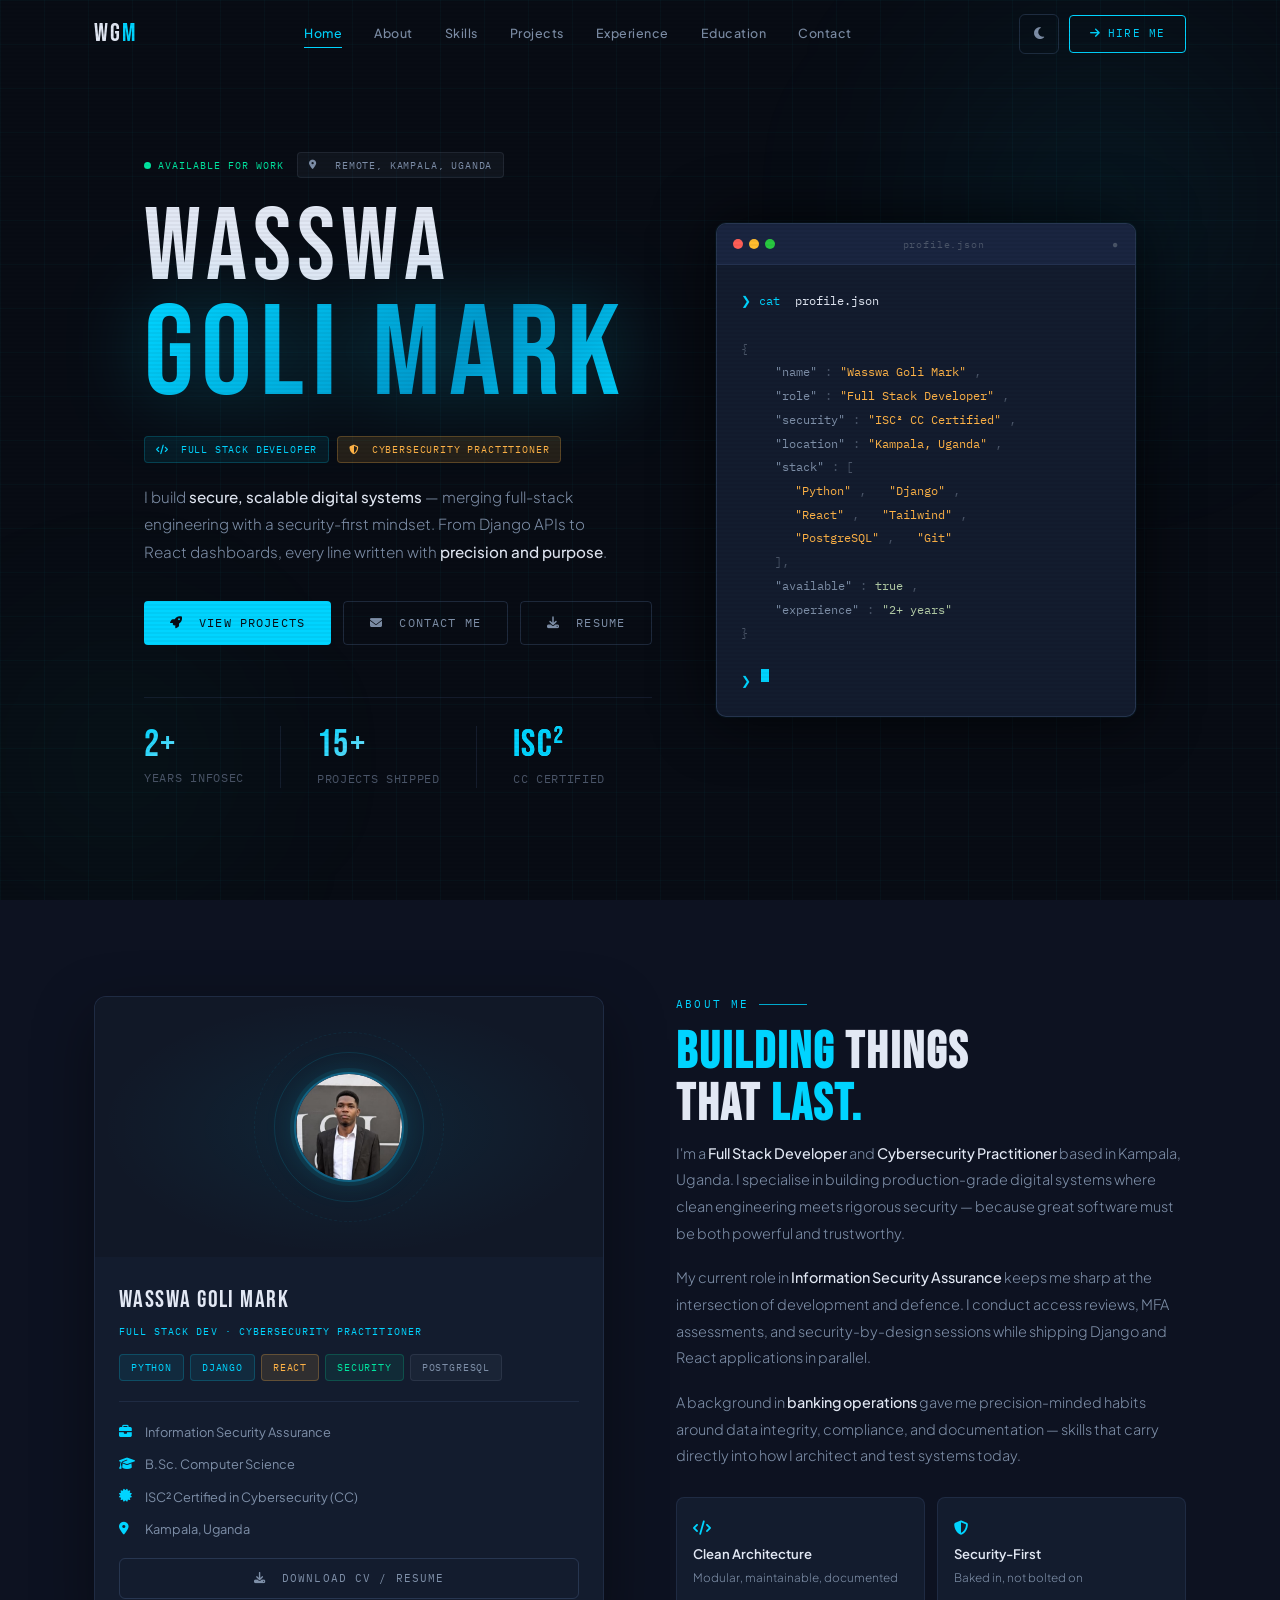
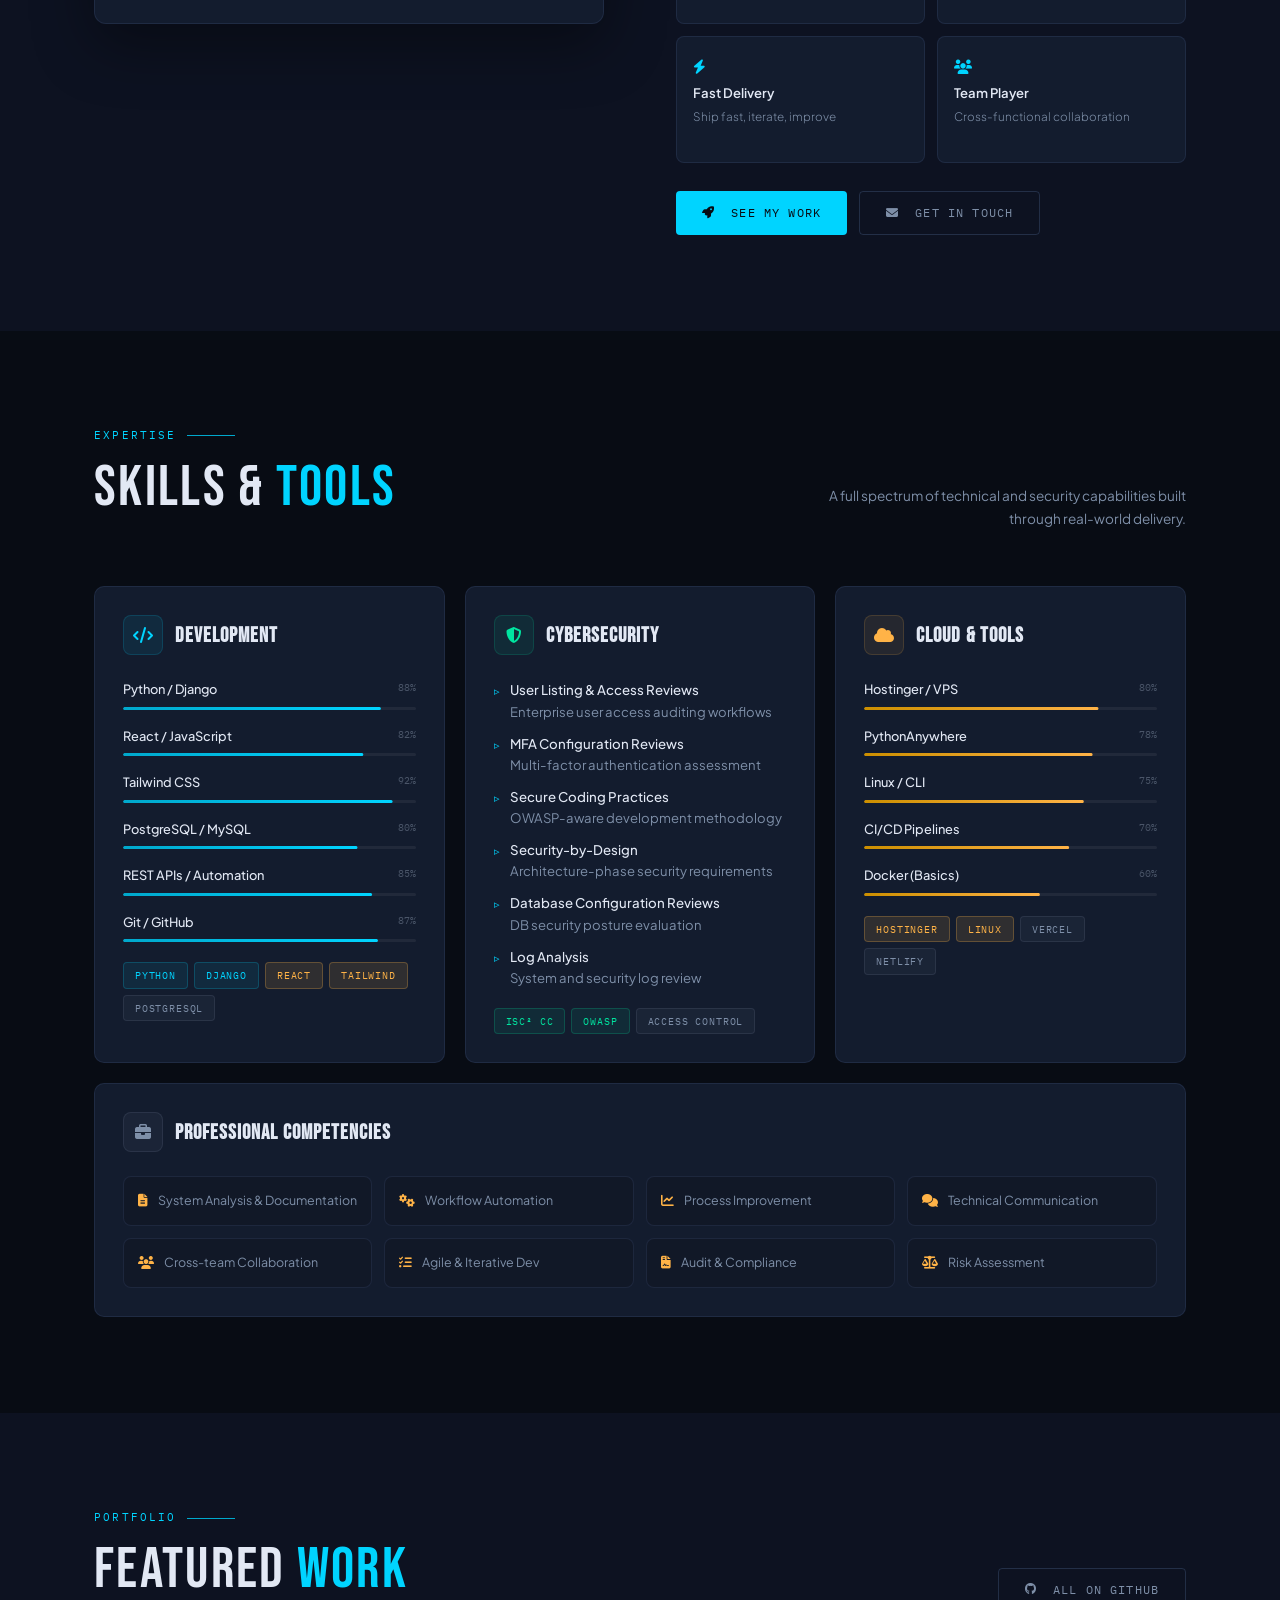
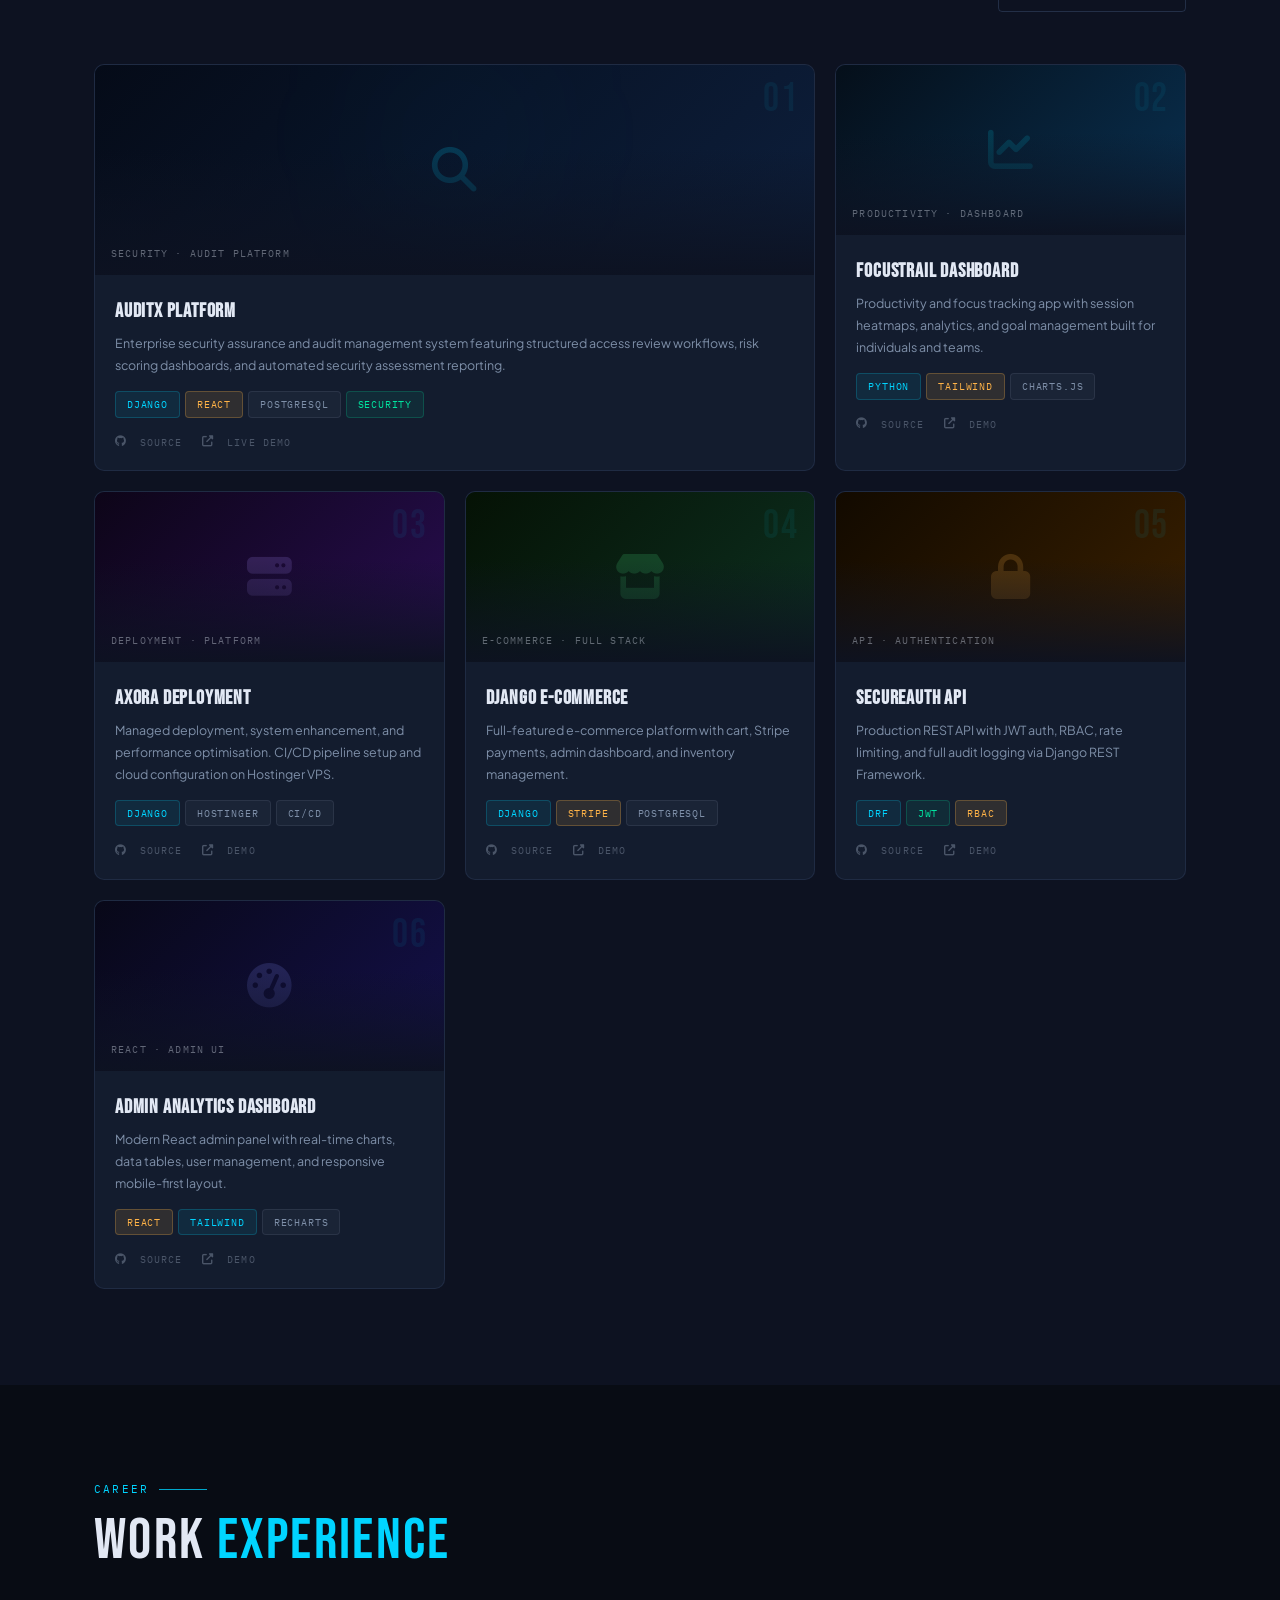
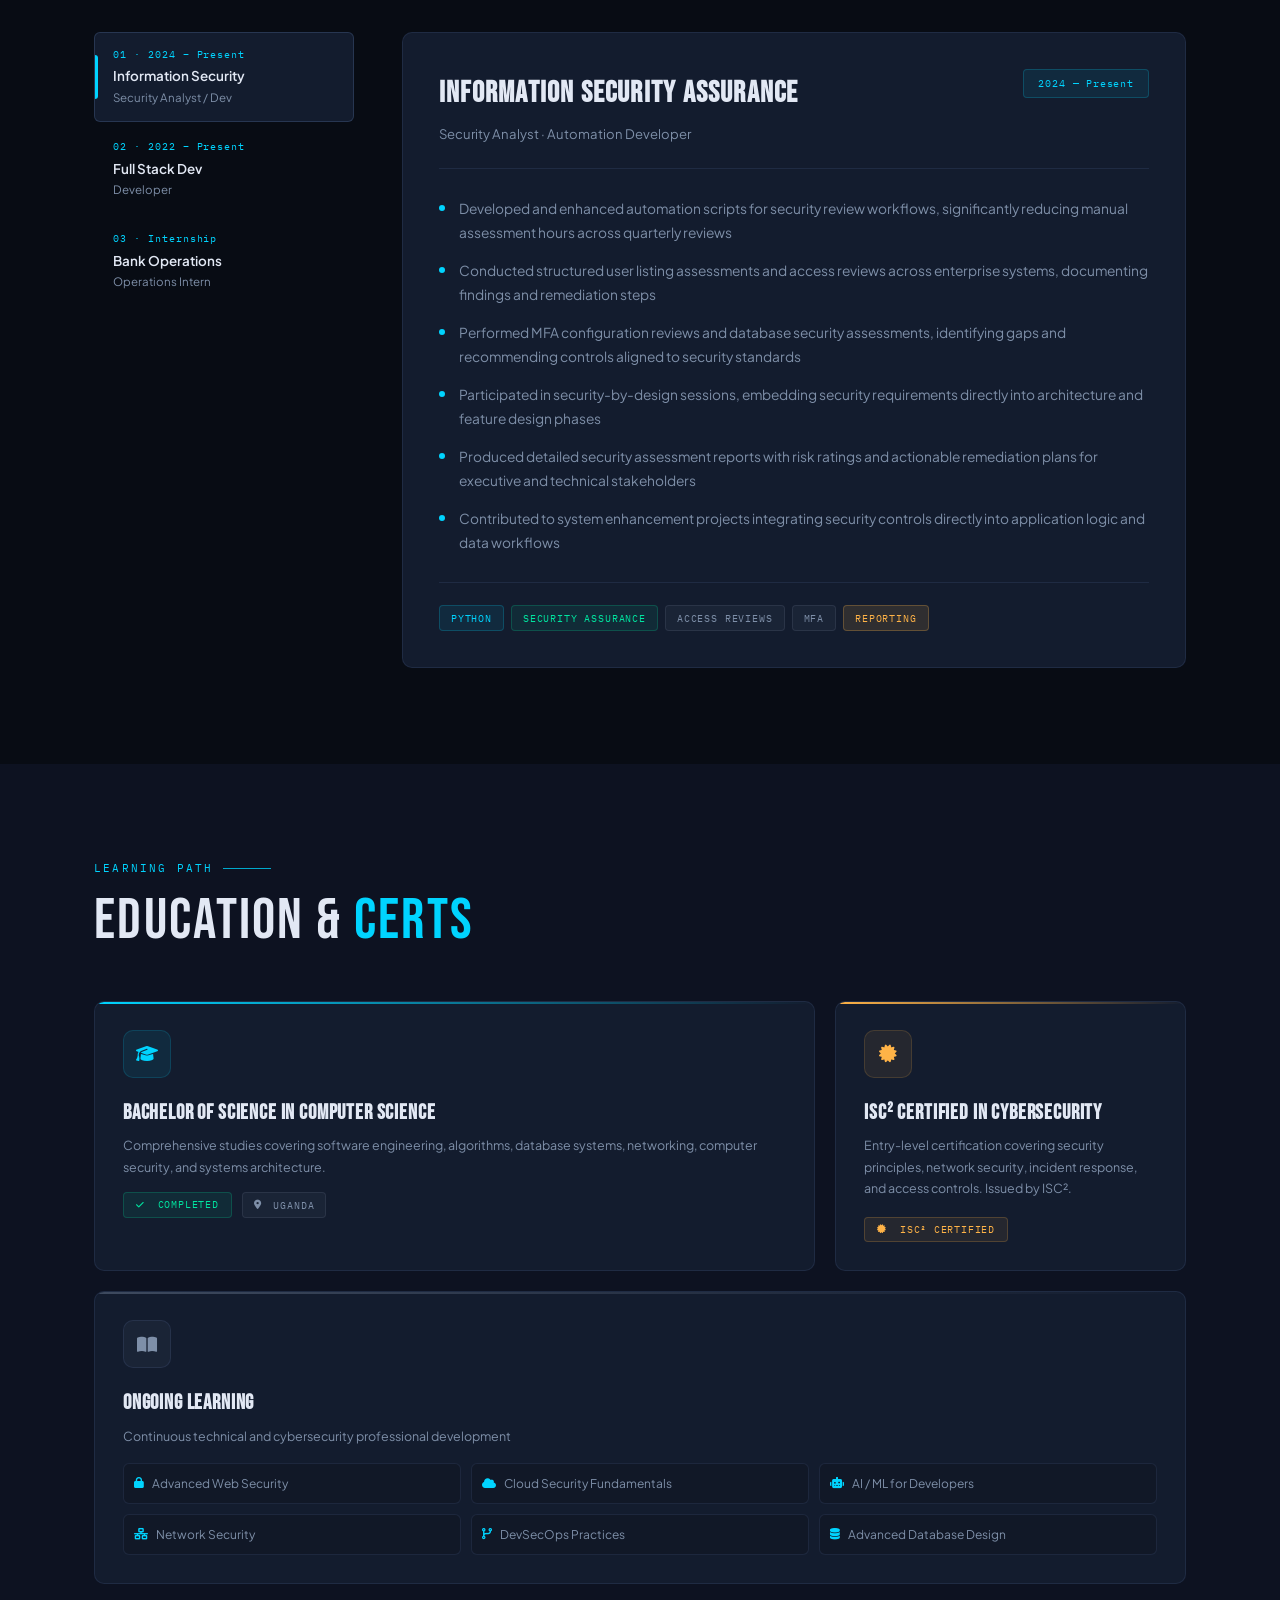
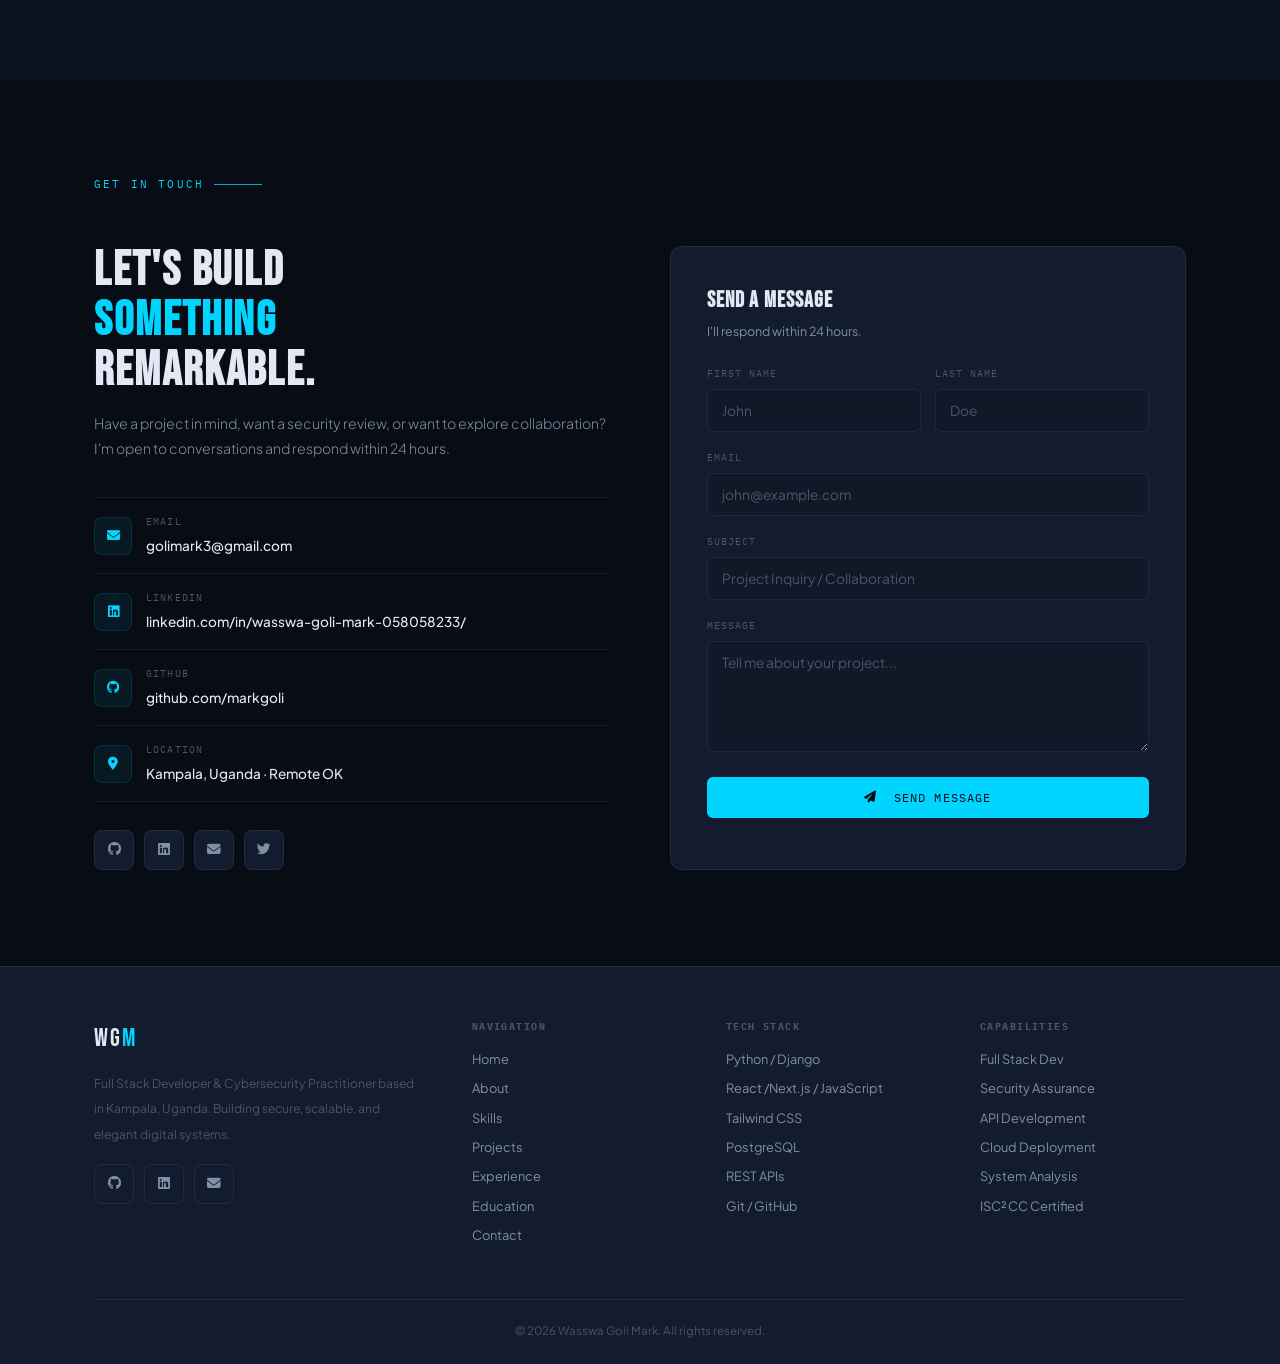
==== commit b129bd19: "Update index.html" ====
--- a/index.html
+++ b/index.html
@@ -69,7 +69,7 @@
           "jobTitle": ["Full Stack Developer", "Cybersecurity Practitioner"],
           "description": "Full Stack Developer and Cybersecurity Practitioner based in Kampala, Uganda. Specialising in Python, Django, React, and information security assurance.",
           "url": "https://wasswagolimark.dev/",
-          "image": "https://wasswagolimark.dev//images/mark.jpg",
+          "image": "https://wasswagolimark.github.io/images/mark.jpg",
           "email": "mailto:golimark3@gmail.com",
           "address": {
             "@type": "PostalAddress",
@@ -177,7 +177,7 @@
     ════════════════════════════════════════ -->
     <link href="https://fonts.googleapis.com/css2?family=Bebas+Neue&family=Plus+Jakarta+Sans:wght@300;400;500;600;700&family=IBM+Plex+Mono:wght@300;400;500&display=swap" rel="stylesheet"/>
     <link rel="stylesheet" href="https://cdnjs.cloudflare.com/ajax/libs/font-awesome/6.5.0/css/all.min.css"/>
-    <link rel="stylesheet" href="/css/styles.css">
+    <link rel="stylesheet" href="css/styles.css">
   </head>
   <body>
 
@@ -334,7 +334,7 @@
               <div class="about-avatar" id="avatarWrap">
                 <img 
                   id="avatarImg"
-                  src="/images/mark.jpg" 
+                  src="images/mark.jpg" 
                   alt="Wasswa Goli Mark"
                   onerror="this.remove(); document.getElementById('avatarIcon').style.display='flex';"
                 />
@@ -1006,3 +1006,4 @@
   </script>
   </body>
 </html>
+
--- a/css/styles.css
+++ b/css/styles.css
@@ -0,0 +1,871 @@
+
+/* ═══════════════════════════════════════
+   VARIABLES — DARK THEME (default)
+═══════════════════════════════════════ */
+:root{
+  --bg:        #080c14;
+  --bg2:       #0d1221;
+  --bg3:       #111827;
+  --surface:   #131c2e;
+  --surface2:  #1a2540;
+  --border:    rgba(99,130,184,0.15);
+  --border2:   rgba(99,130,184,0.25);
+  --cyan:      #00d4ff;
+  --cyan-dim:  #00a8cc;
+  --cyan-glow: rgba(0,212,255,0.12);
+  --amber:     #ffb347;
+  --amber-dim: rgba(255,179,71,0.12);
+  --green:     #00e5a0;
+  --text:      #e2e8f4;
+  --text-muted:#7e8fa8;
+  --text-dim:  #4a5568;
+  --ff-display:'Bebas Neue', sans-serif;
+  --ff-body:   'Plus Jakarta Sans', sans-serif;
+  --ff-mono:   'IBM Plex Mono', monospace;
+}
+
+/* ═══════════════════════════════════════
+   LIGHT THEME
+═══════════════════════════════════════ */
+html.light{
+  --bg:        #f0f4fb;
+  --bg2:       #e8edf7;
+  --bg3:       #dde4f0;
+  --surface:   #ffffff;
+  --surface2:  #eaf0fc;
+  --border:    rgba(30,80,160,0.12);
+  --border2:   rgba(30,80,160,0.22);
+  --cyan:      #0099cc;
+  --cyan-dim:  #007aaa;
+  --cyan-glow: rgba(0,153,204,0.10);
+  --amber:     #d4820a;
+  --amber-dim: rgba(212,130,10,0.10);
+  --green:     #00966b;
+  --text:      #0e1422;
+  --text-muted:#4a5878;
+  --text-dim:  #8a96b0;
+}
+html.light ::selection{background:rgba(0,153,204,0.2);color:#0e1422}
+html.light ::-webkit-scrollbar-track{background:var(--bg)}
+html.light body::after{background:none}
+html.light .grid-tex{
+  background-image:
+    linear-gradient(rgba(0,120,200,.04) 1px,transparent 1px),
+    linear-gradient(90deg,rgba(0,120,200,.04) 1px,transparent 1px);
+  background-size:44px 44px;
+}
+html.light #navbar.scrolled{
+  background:rgba(240,244,251,0.95);
+  box-shadow:0 2px 24px rgba(30,80,160,0.08);
+  border-bottom:1px solid var(--border);
+}
+html.light .hero-name-last{
+  background:linear-gradient(135deg,var(--cyan) 0%,#005a8a 60%,var(--cyan) 100%);
+  -webkit-background-clip:text;background-clip:text;-webkit-text-fill-color:transparent;
+  filter:none;
+}
+html.light .term-body{background:var(--bg3)}
+html.light .proj-thumb{filter:brightness(1.05)}
+*,*::before,*::after{box-sizing:border-box;margin:0;padding:0}
+html{scroll-behavior:smooth;scroll-padding-top:72px}
+body{
+  font-family:var(--ff-body);
+  background:var(--bg);
+  color:var(--text);
+  overflow-x:hidden;
+  line-height:1.6;
+  transition:background .35s ease, color .35s ease;
+}
+::selection{background:rgba(0,212,255,0.25);color:#fff}
+::-webkit-scrollbar{width:4px}
+::-webkit-scrollbar-track{background:var(--bg)}
+::-webkit-scrollbar-thumb{background:var(--cyan);border-radius:99px}
+img,svg{max-width:100%}
+a{text-decoration:none;color:inherit}
+
+/* ═══════════════════════════════════════
+   UTILITY
+═══════════════════════════════════════ */
+.container{max-width:1140px;margin:0 auto;padding:0 24px}
+.section{padding:96px 0}
+.section-sm{padding:64px 0}
+
+.mono{font-family:var(--ff-mono)}
+.cyan{color:var(--cyan)}
+.amber{color:var(--amber)}
+.muted{color:var(--text-muted)}
+
+.chip{
+  display:inline-flex;align-items:center;gap:5px;
+  font-family:var(--ff-mono);font-size:.65rem;font-weight:400;
+  letter-spacing:.08em;text-transform:uppercase;
+  padding:4px 11px;border-radius:4px;
+}
+.chip-cyan{background:rgba(0,212,255,.08);color:var(--cyan);border:1px solid rgba(0,212,255,.2)}
+.chip-amber{background:var(--amber-dim);color:var(--amber);border:1px solid rgba(255,179,71,.25)}
+.chip-green{background:rgba(0,229,160,.08);color:var(--green);border:1px solid rgba(0,229,160,.2)}
+.chip-dim{background:rgba(126,143,168,.07);color:var(--text-muted);border:1px solid rgba(126,143,168,.15)}
+
+.sec-label{
+  font-family:var(--ff-mono);font-size:.68rem;letter-spacing:.2em;
+  text-transform:uppercase;color:var(--cyan);
+  display:flex;align-items:center;gap:10px;margin-bottom:14px;
+}
+.sec-label::after{content:'';flex:1;max-width:48px;height:1px;background:var(--cyan-dim)}
+
+.sec-title{
+  font-family:var(--ff-display);
+  font-size:clamp(2.4rem,4.5vw,3.6rem);
+  letter-spacing:.04em;
+  line-height:1;
+  color:var(--text);
+  margin-bottom:14px;
+}
+.sec-title span{color:var(--cyan)}
+
+/* ═══════════════════════════════════════
+   SCANLINE OVERLAY
+═══════════════════════════════════════ */
+body::after{
+  content:'';position:fixed;inset:0;pointer-events:none;z-index:1000;
+  background:repeating-linear-gradient(0deg,
+    transparent,transparent 2px,
+    rgba(0,0,0,.04) 2px,rgba(0,0,0,.04) 4px);
+}
+
+/* ═══════════════════════════════════════
+   GRID TEXTURE
+═══════════════════════════════════════ */
+.grid-tex{
+  background-image:
+    linear-gradient(rgba(0,212,255,.03) 1px,transparent 1px),
+    linear-gradient(90deg,rgba(0,212,255,.03) 1px,transparent 1px);
+  background-size:44px 44px;
+}
+
+/* ═══════════════════════════════════════
+   GLOW SPOTS
+═══════════════════════════════════════ */
+.glow-spot{position:absolute;border-radius:50%;pointer-events:none;filter:blur(80px)}
+
+/* ═══════════════════════════════════════
+   NAVBAR
+═══════════════════════════════════════ */
+#navbar{
+  position:fixed;top:0;left:0;right:0;z-index:500;
+  transition:all .35s ease;
+}
+#navbar.scrolled{
+  background:rgba(8,12,20,.92);
+  backdrop-filter:blur(20px);
+  border-bottom:1px solid var(--border);
+  box-shadow:0 0 40px rgba(0,0,0,.6);
+}
+.nav-wrap{
+  max-width:1140px;margin:0 auto;padding:0 24px;
+  height:68px;display:flex;align-items:center;justify-content:space-between;
+}
+.nav-logo{
+  font-family:var(--ff-display);font-size:1.55rem;letter-spacing:.08em;
+  color:var(--text);transition:color .2s;
+}
+.nav-logo span{color:var(--cyan)}
+.nav-links{display:flex;align-items:center;gap:32px}
+.nav-link{
+  font-size:.78rem;font-weight:500;letter-spacing:.04em;
+  color:var(--text-muted);transition:color .2s;position:relative;
+}
+.nav-link::after{
+  content:'';position:absolute;bottom:-4px;left:0;width:0;height:1px;
+  background:var(--cyan);transition:width .3s ease;
+}
+.nav-link:hover{color:var(--text)}
+.nav-link:hover::after,.nav-link.active::after{width:100%}
+.nav-link.active{color:var(--cyan)}
+
+.nav-hire{
+  display:inline-flex;align-items:center;gap:7px;
+  font-family:var(--ff-mono);font-size:.7rem;font-weight:400;letter-spacing:.1em;text-transform:uppercase;
+  padding:9px 20px;border-radius:4px;
+  background:transparent;border:1px solid var(--cyan);color:var(--cyan);
+  cursor:pointer;transition:all .25s ease;
+}
+.nav-hire:hover{background:var(--cyan);color:var(--bg);box-shadow:0 0 20px rgba(0,212,255,.35)}
+
+/* theme toggle */
+.theme-toggle{
+  width:40px;height:40px;border-radius:6px;
+  background:transparent;border:1px solid var(--border2);
+  color:var(--text-muted);cursor:pointer;
+  display:flex;align-items:center;justify-content:center;
+  font-size:.85rem;transition:all .25s ease;
+  flex-shrink:0;
+}
+.theme-toggle:hover{border-color:var(--cyan);color:var(--cyan);background:var(--cyan-glow)}
+/* mobile theme toggle inside nav-wrap */
+.theme-toggle-mob{display:none}
+@media(max-width:768px){
+  .theme-toggle-desk{display:none}
+  .theme-toggle-mob{display:flex}
+}
+
+/* mobile burger */
+#burger{
+  display:none;flex-direction:column;gap:5px;
+  background:none;border:1px solid var(--border2);
+  border-radius:6px;cursor:pointer;
+  padding:8px 9px;width:40px;height:40px;
+  align-items:center;justify-content:center;
+  transition:border-color .2s;
+}
+#burger:hover{border-color:var(--cyan)}
+#burger span{
+  display:block;width:18px;height:1.5px;
+  background:var(--text);border-radius:2px;
+  transition:transform .3s ease, opacity .3s ease, width .3s ease;
+  transform-origin:center;
+}
+/* X state when menu open */
+#burger.open span:nth-child(1){transform:translateY(6.5px) rotate(45deg)}
+#burger.open span:nth-child(2){opacity:0;transform:scaleX(0)}
+#burger.open span:nth-child(3){transform:translateY(-6.5px) rotate(-45deg)}
+
+/* Mobile menu overlay */
+#mob-menu{
+  display:none;position:fixed;
+  top:0;left:0;right:0;bottom:0;
+  z-index:490;
+  background:rgba(8,12,20,.97);
+  backdrop-filter:blur(24px);
+  -webkit-backdrop-filter:blur(24px);
+  flex-direction:column;
+  align-items:flex-start;
+  justify-content:center;
+  gap:4px;
+  padding:90px 0 48px 0;
+  overflow-y:auto;
+}
+html.light #mob-menu{background:rgba(240,244,251,.97)}
+#mob-menu.open{display:flex}
+
+/* nav links in overlay */
+#mob-menu .mob-link{
+  font-family:var(--ff-display);
+  font-size:clamp(1.3rem,5vw,1.8rem);
+  letter-spacing:.12em;
+  color:var(--text-muted);
+  padding:10px 36px;
+  width:100%;
+  display:block;
+  transition:color .2s, background .2s, padding-left .2s;
+  border-left:3px solid transparent;
+  line-height:1.2;
+}
+#mob-menu .mob-link:hover,
+#mob-menu .mob-link:active{
+  color:var(--cyan);
+  background:var(--cyan-glow);
+  padding-left:44px;
+  border-left-color:var(--cyan);
+}
+
+/* separator */
+#mob-menu .mob-sep{
+  width:calc(100% - 72px);
+  height:1px;
+  background:var(--border);
+  margin:12px 36px;
+}
+
+/* hire me CTA inside mobile menu */
+#mob-menu .mob-cta{
+  margin:14px 36px 0;
+  font-family:var(--ff-mono);font-size:.72rem;letter-spacing:.14em;text-transform:uppercase;
+  padding:12px 28px;border-radius:4px;
+  border:1px solid var(--cyan);color:var(--cyan);
+  display:inline-flex;align-items:center;gap:8px;
+  transition:all .25s ease;
+}
+#mob-menu .mob-cta:hover{background:var(--cyan);color:var(--bg)}
+
+/* close button — top-right corner of overlay */
+#mob-close{
+  position:absolute;top:16px;right:16px;
+  background:var(--surface2);
+  border:1px solid var(--border2);
+  border-radius:6px;
+  width:40px;height:40px;
+  display:flex;align-items:center;justify-content:center;
+  font-size:.95rem;color:var(--text-muted);
+  cursor:pointer;transition:all .2s;
+  z-index:2;
+}
+#mob-close:hover{color:var(--cyan);border-color:var(--cyan);background:var(--cyan-glow)}
+
+/* ═══════════════════════════════════════
+   HERO
+═══════════════════════════════════════ */
+#home{
+  min-height:100vh;display:flex;flex-direction:column;
+  justify-content:center;padding:120px 0 80px;
+  position:relative;overflow:hidden;
+}
+#home .glow-spot.g1{width:560px;height:560px;top:-80px;right:-100px;background:radial-gradient(circle,rgba(0,212,255,.07) 0%,transparent 70%)}
+#home .glow-spot.g2{width:400px;height:400px;bottom:-60px;left:-80px;background:radial-gradient(circle,rgba(0,229,160,.05) 0%,transparent 70%)}
+
+.hero-grid{
+  display:grid;grid-template-columns:1fr 420px;gap:64px;align-items:center;
+}
+
+/* left */
+.hero-eyebrow{display:flex;align-items:center;gap:12px;margin-bottom:24px;flex-wrap:wrap}
+.hero-pulse{
+  display:flex;align-items:center;gap:7px;
+  font-family:var(--ff-mono);font-size:.65rem;letter-spacing:.1em;text-transform:uppercase;color:var(--green);
+}
+.pulse-dot{
+  width:7px;height:7px;border-radius:50%;background:var(--green);
+  animation:pulseDot 2s ease-in-out infinite;
+}
+@keyframes pulseDot{0%,100%{box-shadow:0 0 0 0 rgba(0,229,160,.5)}50%{box-shadow:0 0 0 7px rgba(0,229,160,0)}}
+
+.hero-name{
+  font-family:var(--ff-display);
+  line-height:.92;
+  margin-bottom:20px;
+}
+.hero-name-first{
+  display:block;
+  font-size:clamp(3.8rem,8vw,7rem);
+  letter-spacing:.06em;
+  color:var(--text);
+}
+.hero-name-last{
+  display:block;
+  font-size:clamp(4.8rem,10vw,9rem);
+  letter-spacing:.06em;
+  background:linear-gradient(135deg,var(--cyan) 0%,#0099cc 60%,var(--cyan) 100%);
+  -webkit-background-clip:text;-webkit-text-fill-color:transparent;background-clip:text;
+  text-shadow:none;
+  filter:drop-shadow(0 0 40px rgba(0,212,255,.3));
+}
+
+.hero-roles{display:flex;flex-wrap:wrap;gap:8px;margin:22px 0 20px}
+
+.hero-desc{
+  font-size:.95rem;color:var(--text-muted);line-height:1.8;
+  max-width:480px;margin-bottom:36px;font-weight:300;
+}
+.hero-desc strong{color:var(--text);font-weight:500}
+
+.hero-btns{display:flex;gap:12px;flex-wrap:wrap;margin-bottom:52px}
+.btn-primary{
+  display:inline-flex;align-items:center;gap:8px;
+  font-family:var(--ff-mono);font-size:.72rem;letter-spacing:.1em;text-transform:uppercase;font-weight:400;
+  padding:13px 26px;border-radius:4px;cursor:pointer;border:none;
+  background:var(--cyan);color:var(--bg);
+  transition:all .25s ease;
+}
+.btn-primary:hover{background:#33deff;box-shadow:0 0 28px rgba(0,212,255,.45);transform:translateY(-2px)}
+.btn-ghost{
+  display:inline-flex;align-items:center;gap:8px;
+  font-family:var(--ff-mono);font-size:.72rem;letter-spacing:.1em;text-transform:uppercase;font-weight:400;
+  padding:12px 26px;border-radius:4px;cursor:pointer;
+  background:transparent;border:1px solid var(--border2);color:var(--text-muted);
+  transition:all .25s ease;
+}
+.btn-ghost:hover{border-color:var(--cyan);color:var(--cyan);transform:translateY(-2px)}
+
+.hero-stats{
+  display:flex;gap:36px;padding-top:28px;
+  border-top:1px solid var(--border);flex-wrap:wrap;
+}
+.hs-num{
+  font-family:var(--ff-display);font-size:2.4rem;letter-spacing:.04em;
+  background:linear-gradient(135deg,var(--cyan),var(--text));
+  -webkit-background-clip:text;-webkit-text-fill-color:transparent;background-clip:text;
+  line-height:1;
+}
+.hs-label{font-size:.72rem;color:var(--text-dim);margin-top:5px;font-weight:400;font-family:var(--ff-mono);letter-spacing:.06em;text-transform:uppercase}
+
+/* right — terminal card */
+.hero-terminal{
+  background:var(--surface);border:1px solid var(--border2);
+  border-radius:10px;overflow:hidden;
+  box-shadow:0 0 60px rgba(0,0,0,.7),0 0 0 1px rgba(0,212,255,.05);
+  position:relative;
+}
+.term-header{
+  background:var(--surface2);padding:12px 16px;
+  display:flex;align-items:center;justify-content:space-between;
+  border-bottom:1px solid var(--border);
+}
+.term-dots{display:flex;gap:6px}
+.term-dot{width:10px;height:10px;border-radius:50%}
+.term-title{font-family:var(--ff-mono);font-size:.65rem;color:var(--text-dim);letter-spacing:.08em}
+.term-body{padding:24px;font-family:var(--ff-mono);font-size:.78rem;line-height:1.9}
+.term-line{display:flex;gap:8px;align-items:flex-start;flex-wrap:wrap}
+.term-prompt{color:var(--cyan);flex-shrink:0}
+.term-key{color:var(--text-muted)}
+.term-val{color:var(--text)}
+.term-str{color:var(--amber)}
+.term-num{color:#b5cea8}
+.term-comment{color:var(--text-dim)}
+.term-cursor{
+  display:inline-block;width:8px;height:1.1em;background:var(--cyan);
+  vertical-align:text-bottom;animation:blink .9s step-end infinite;margin-left:2px;
+}
+@keyframes blink{0%,100%{opacity:1}50%{opacity:0}}
+.term-indent{padding-left:20px}
+.term-obj{color:var(--text-dim)}
+
+.hero-float-tags{
+  position:absolute;bottom:-14px;left:50%;transform:translateX(-50%);
+  display:flex;gap:8px;white-space:nowrap;
+}
+
+/* ═══════════════════════════════════════
+   ABOUT
+═══════════════════════════════════════ */
+#about{background:var(--bg2)}
+.about-grid{display:grid;grid-template-columns:1fr 1fr;gap:72px;align-items:start}
+
+.about-card{
+  background:var(--surface);border:1px solid var(--border);
+  border-radius:12px;overflow:hidden;position:relative;
+  box-shadow:0 20px 60px rgba(0,0,0,.4);
+}
+.about-card-top{
+  height:260px;display:flex;align-items:center;justify-content:center;
+  background:var(--bg3);position:relative;overflow:hidden;
+}
+.about-card-top::before{
+  content:'';position:absolute;inset:0;
+  background:radial-gradient(ellipse 70% 70% at 50% 50%,rgba(0,212,255,.07) 0%,transparent 70%);
+}
+.about-avatar{
+  width:110px;height:110px;border-radius:50%;
+  background:var(--surface2);border:2px solid rgba(0,212,255,.35);
+  display:flex;align-items:center;justify-content:center;
+  position:relative;z-index:1;
+  overflow:hidden;
+  box-shadow:0 0 0 4px rgba(0,212,255,.08), 0 0 30px rgba(0,212,255,.15);
+}
+.about-avatar img{
+  width:100%;height:100%;
+  object-fit:cover;object-position:center top;
+  border-radius:50%;
+  display:block;
+}
+.about-avatar i{font-size:3.2rem;color:var(--cyan);opacity:.5}
+.about-ring{
+  position:absolute;width:150px;height:150px;border-radius:50%;
+  border:1px solid rgba(0,212,255,.12);z-index:0;
+  animation:spinSlow 12s linear infinite;
+}
+.about-ring-2{
+  position:absolute;width:190px;height:190px;border-radius:50%;
+  border:1px dashed rgba(0,212,255,.07);z-index:0;
+  animation:spinSlow 20s linear infinite reverse;
+}
+@keyframes spinSlow{to{transform:rotate(360deg)}}
+
+.about-card-body{padding:24px}
+.about-card-name{font-family:var(--ff-display);font-size:1.5rem;letter-spacing:.06em;color:var(--text)}
+.about-card-role{font-family:var(--ff-mono);font-size:.65rem;letter-spacing:.1em;text-transform:uppercase;color:var(--cyan);margin-top:4px}
+.about-card-tags{display:flex;flex-wrap:wrap;gap:6px;margin-top:14px}
+.about-card-divider{height:1px;background:var(--border);margin:20px 0}
+.about-meta-row{display:flex;align-items:center;gap:10px;margin-bottom:12px}
+.about-meta-row i{font-size:.8rem;color:var(--cyan);width:16px;flex-shrink:0}
+.about-meta-row span{font-size:.8rem;color:var(--text-muted)}
+.about-cv-btn{
+  display:flex;align-items:center;justify-content:center;gap:8px;
+  width:100%;padding:11px;margin-top:18px;border-radius:6px;
+  background:transparent;border:1px solid var(--border2);
+  font-family:var(--ff-mono);font-size:.7rem;letter-spacing:.1em;text-transform:uppercase;
+  color:var(--text-muted);cursor:pointer;transition:all .25s ease;
+}
+.about-cv-btn:hover{border-color:var(--cyan);color:var(--cyan);background:var(--cyan-glow)}
+
+.about-text h2{
+  font-family:var(--ff-display);font-size:clamp(2.2rem,4vw,3.2rem);
+  letter-spacing:.04em;color:var(--text);line-height:1;margin-bottom:10px;
+}
+.about-text h2 span{color:var(--cyan)}
+.about-text p{font-size:.9rem;color:var(--text-muted);line-height:1.85;margin-bottom:18px;font-weight:300}
+.about-text p strong{color:var(--text);font-weight:500}
+
+.about-pillars{display:grid;grid-template-columns:1fr 1fr;gap:12px;margin:28px 0}
+.pillar{
+  background:var(--surface);border:1px solid var(--border);
+  border-radius:8px;padding:16px;
+  transition:border-color .25s,transform .25s;
+}
+.pillar:hover{border-color:rgba(0,212,255,.3);transform:translateY(-2px)}
+.pillar i{font-size:.9rem;color:var(--cyan);margin-bottom:8px}
+.pillar h4{font-size:.82rem;font-weight:600;color:var(--text);margin-bottom:3px}
+.pillar p{font-size:.73rem;color:var(--text-muted)}
+
+/* ═══════════════════════════════════════
+   SKILLS
+═══════════════════════════════════════ */
+#skills{background:var(--bg)}
+.skills-top{display:flex;justify-content:space-between;align-items:flex-end;margin-bottom:56px;gap:20px;flex-wrap:wrap}
+.skills-grid{display:grid;grid-template-columns:repeat(3,1fr);gap:20px}
+
+.sk-card{
+  background:var(--surface);border:1px solid var(--border);
+  border-radius:10px;padding:28px;
+  transition:border-color .3s,box-shadow .3s;
+}
+.sk-card:hover{border-color:rgba(0,212,255,.25);box-shadow:0 0 30px rgba(0,212,255,.05)}
+.sk-card-head{display:flex;align-items:center;gap:12px;margin-bottom:24px}
+.sk-icon{
+  width:40px;height:40px;border-radius:8px;
+  display:flex;align-items:center;justify-content:center;flex-shrink:0;
+}
+.sk-card-head h3{font-family:var(--ff-display);font-size:1.3rem;letter-spacing:.05em;color:var(--text)}
+
+.bar-row{margin-bottom:16px}
+.bar-top{display:flex;justify-content:space-between;margin-bottom:7px}
+.bar-top span:first-child{font-size:.8rem;font-weight:500;color:var(--text)}
+.bar-top span:last-child{font-family:var(--ff-mono);font-size:.65rem;color:var(--text-dim)}
+.bar-track{height:3px;background:rgba(255,255,255,.06);border-radius:99px;overflow:hidden}
+.bar-fill{height:100%;border-radius:99px;transform:scaleX(0);transform-origin:left;transition:transform 1.3s cubic-bezier(.16,1,.3,1)}
+.bf-cyan{background:linear-gradient(90deg,var(--cyan-dim),var(--cyan))}
+.bf-amber{background:linear-gradient(90deg,#cc8f00,var(--amber))}
+.bf-green{background:linear-gradient(90deg,#00b87e,var(--green))}
+
+.sk-list{list-style:none;display:flex;flex-direction:column;gap:11px}
+.sk-list li{display:flex;align-items:flex-start;gap:10px;font-size:.82rem;color:var(--text-muted);line-height:1.6}
+.sk-list li::before{content:'▹';color:var(--cyan);flex-shrink:0;font-size:.7rem;margin-top:3px}
+.sk-list li strong{color:var(--text);font-weight:500;display:block;font-size:.83rem}
+
+.sk-chips{display:flex;flex-wrap:wrap;gap:6px;margin-top:20px}
+
+/* wide card full-width */
+.sk-wide{grid-column:span 3}
+.sk-pro-grid{display:grid;grid-template-columns:repeat(4,1fr);gap:12px}
+.sk-pro-item{
+  background:var(--bg3);border:1px solid var(--border);
+  border-radius:8px;padding:14px;
+  display:flex;align-items:center;gap:10px;
+  transition:border-color .25s;
+}
+.sk-pro-item:hover{border-color:rgba(0,212,255,.25)}
+.sk-pro-item i{font-size:.8rem;color:var(--amber);flex-shrink:0}
+.sk-pro-item span{font-size:.78rem;color:var(--text-muted);font-weight:400}
+
+/* ═══════════════════════════════════════
+   PROJECTS
+═══════════════════════════════════════ */
+#projects{background:var(--bg2)}
+.proj-header{display:flex;justify-content:space-between;align-items:flex-end;margin-bottom:52px;gap:16px;flex-wrap:wrap}
+.proj-grid{display:grid;grid-template-columns:repeat(3,1fr);gap:20px}
+
+.proj-card{
+  background:var(--surface);border:1px solid var(--border);
+  border-radius:10px;overflow:hidden;
+  transition:border-color .3s,transform .3s,box-shadow .3s;
+}
+.proj-card:hover{border-color:rgba(0,212,255,.3);transform:translateY(-6px);box-shadow:0 20px 50px rgba(0,0,0,.5),0 0 0 1px rgba(0,212,255,.08)}
+.proj-card.featured{grid-column:span 2}
+
+.proj-thumb{
+  height:170px;display:flex;align-items:center;justify-content:center;
+  position:relative;overflow:hidden;
+}
+.proj-card.featured .proj-thumb{height:210px}
+.proj-thumb-icon{font-size:2.8rem;opacity:.18;position:relative;z-index:1}
+.proj-thumb-overlay{
+  position:absolute;inset:0;
+  background:linear-gradient(180deg,transparent 40%,rgba(13,18,33,.95) 100%);
+  z-index:2;
+}
+.proj-thumb-label{
+  position:absolute;bottom:14px;left:16px;z-index:3;
+  font-family:var(--ff-mono);font-size:.6rem;letter-spacing:.12em;text-transform:uppercase;color:rgba(226,232,244,.4);
+}
+.proj-thumb-num{
+  position:absolute;top:14px;right:16px;z-index:3;
+  font-family:var(--ff-display);font-size:2.5rem;letter-spacing:.04em;
+  color:rgba(0,212,255,.07);line-height:1;
+}
+
+.proj-body{padding:20px}
+.proj-body h3{font-family:var(--ff-display);font-size:1.25rem;letter-spacing:.04em;color:var(--text);margin-bottom:6px}
+.proj-body p{font-size:.78rem;color:var(--text-muted);line-height:1.75;margin-bottom:14px}
+.proj-tags{display:flex;flex-wrap:wrap;gap:5px;margin-bottom:16px}
+.proj-links{display:flex;gap:20px}
+.proj-link{
+  font-family:var(--ff-mono);font-size:.65rem;letter-spacing:.1em;text-transform:uppercase;
+  color:var(--text-dim);display:flex;align-items:center;gap:6px;transition:color .2s;
+}
+.proj-link:hover{color:var(--cyan)}
+.proj-link i{font-size:.7rem}
+
+/* ═══════════════════════════════════════
+   EXPERIENCE
+═══════════════════════════════════════ */
+#experience{background:var(--bg)}
+.exp-wrap{display:grid;grid-template-columns:260px 1fr;gap:48px;align-items:start}
+
+.exp-tabs{display:flex;flex-direction:column;gap:2px}
+.exp-tab{
+  padding:14px 18px;border-radius:6px;cursor:pointer;
+  border:1px solid transparent;transition:all .25s;
+  position:relative;
+}
+.exp-tab::before{
+  content:'';position:absolute;left:0;top:50%;transform:translateY(-50%);
+  width:3px;height:0;background:var(--cyan);border-radius:0 3px 3px 0;transition:height .25s;
+}
+.exp-tab:hover{background:var(--surface);border-color:var(--border)}
+.exp-tab.active{background:var(--surface);border-color:var(--border2)}
+.exp-tab.active::before{height:50%}
+.exp-tab-num{font-family:var(--ff-mono);font-size:.6rem;letter-spacing:.1em;color:var(--cyan);margin-bottom:3px}
+.exp-tab-title{font-size:.84rem;font-weight:600;color:var(--text)}
+.exp-tab-sub{font-size:.72rem;color:var(--text-muted);margin-top:2px}
+
+.exp-panel{display:none}
+.exp-panel.active{display:block;animation:fadeSlide .4s ease}
+@keyframes fadeSlide{from{opacity:0;transform:translateY(10px)}to{opacity:1;transform:translateY(0)}}
+
+.exp-panel-inner{
+  background:var(--surface);border:1px solid var(--border);
+  border-radius:10px;padding:36px;
+}
+.exp-panel-top{
+  display:flex;justify-content:space-between;align-items:flex-start;gap:16px;
+  margin-bottom:28px;padding-bottom:24px;border-bottom:1px solid var(--border);flex-wrap:wrap;
+}
+.exp-panel-top h3{font-family:var(--ff-display);font-size:1.9rem;letter-spacing:.04em;color:var(--text)}
+.exp-panel-top p{font-size:.82rem;color:var(--text-muted);margin-top:5px}
+.exp-badge{
+  font-family:var(--ff-mono);font-size:.65rem;letter-spacing:.08em;
+  padding:5px 14px;border-radius:4px;white-space:nowrap;
+  background:rgba(0,212,255,.08);color:var(--cyan);border:1px solid rgba(0,212,255,.2);
+}
+.exp-list{list-style:none;display:flex;flex-direction:column;gap:14px}
+.exp-list li{display:flex;gap:14px;align-items:flex-start;font-size:.86rem;color:var(--text-muted);line-height:1.75}
+.exp-bullet{width:6px;height:6px;border-radius:50%;background:var(--cyan);flex-shrink:0;margin-top:8px}
+.exp-stack{display:flex;flex-wrap:wrap;gap:7px;margin-top:26px;padding-top:22px;border-top:1px solid var(--border)}
+
+/* ═══════════════════════════════════════
+   EDUCATION
+═══════════════════════════════════════ */
+#education{background:var(--bg2)}
+.edu-grid{display:grid;grid-template-columns:repeat(3,1fr);gap:20px;margin-top:52px}
+
+.edu-card{
+  background:var(--surface);border:1px solid var(--border);
+  border-radius:10px;padding:28px;position:relative;overflow:hidden;
+  transition:border-color .3s,transform .3s;
+}
+.edu-card:hover{border-color:rgba(0,212,255,.25);transform:translateY(-4px)}
+.edu-card.wide{grid-column:span 2}
+.edu-card.full{grid-column:span 3}
+.edu-card-accent{position:absolute;top:0;left:0;right:0;height:2px;background:linear-gradient(90deg,var(--cyan),transparent)}
+.edu-card.amber-accent .edu-card-accent{background:linear-gradient(90deg,var(--amber),transparent)}
+.edu-icon{
+  width:48px;height:48px;border-radius:10px;margin-bottom:18px;
+  display:flex;align-items:center;justify-content:center;
+  background:rgba(0,212,255,.08);border:1px solid rgba(0,212,255,.15);
+}
+.edu-card.amber-accent .edu-icon{background:rgba(255,179,71,.08);border-color:rgba(255,179,71,.15)}
+.edu-card h3{font-family:var(--ff-display);font-size:1.3rem;letter-spacing:.04em;color:var(--text);margin-bottom:6px}
+.edu-card p{font-size:.78rem;color:var(--text-muted);line-height:1.7;margin-bottom:14px}
+.edu-badge{
+  display:inline-flex;align-items:center;gap:6px;
+  font-family:var(--ff-mono);font-size:.62rem;letter-spacing:.08em;text-transform:uppercase;
+  padding:4px 12px;border-radius:4px;
+}
+.edu-badge-done{background:rgba(0,229,160,.08);color:var(--green);border:1px solid rgba(0,229,160,.2)}
+.edu-badge-cert{background:rgba(255,179,71,.08);color:var(--amber);border:1px solid rgba(255,179,71,.2)}
+.edu-badge-ip{background:rgba(99,130,184,.08);color:var(--text-muted);border:1px solid var(--border)}
+
+.edu-courses{display:grid;grid-template-columns:repeat(3,1fr);gap:10px;margin-top:16px}
+.edu-course{
+  display:flex;align-items:center;gap:8px;
+  font-size:.75rem;color:var(--text-muted);
+  padding:10px;background:var(--bg3);border-radius:6px;
+  border:1px solid var(--border);
+}
+.edu-course i{font-size:.7rem;color:var(--cyan);flex-shrink:0}
+
+/* ═══════════════════════════════════════
+   CONTACT
+═══════════════════════════════════════ */
+#contact{background:var(--bg)}
+.contact-grid{display:grid;grid-template-columns:1fr 1fr;gap:60px;margin-top:52px}
+
+.contact-info h3{
+  font-family:var(--ff-display);font-size:clamp(2rem,4vw,3rem);
+  letter-spacing:.04em;color:var(--text);line-height:1.05;margin-bottom:14px;
+}
+.contact-info h3 span{color:var(--cyan)}
+.contact-info p{font-size:.88rem;color:var(--text-muted);line-height:1.8;margin-bottom:36px;font-weight:300}
+
+.contact-rows{display:flex;flex-direction:column;gap:0}
+.contact-row{
+  display:flex;align-items:center;gap:14px;
+  padding:16px 0;border-bottom:1px solid var(--border);
+}
+.contact-row:first-of-type{border-top:1px solid var(--border)}
+.ci-icon{
+  width:38px;height:38px;border-radius:8px;flex-shrink:0;
+  display:flex;align-items:center;justify-content:center;
+  background:rgba(0,212,255,.07);border:1px solid rgba(0,212,255,.12);
+}
+.ci-icon i{color:var(--cyan);font-size:.82rem}
+.ci-label{font-family:var(--ff-mono);font-size:.6rem;letter-spacing:.12em;text-transform:uppercase;color:var(--text-dim);display:block;margin-bottom:2px}
+.ci-val{font-size:.85rem;font-weight:500;color:var(--text);transition:color .2s}
+a.ci-val:hover{color:var(--cyan)}
+
+.social-strip{display:flex;gap:10px;margin-top:28px}
+.soc-btn{
+  width:40px;height:40px;border-radius:8px;
+  display:flex;align-items:center;justify-content:center;
+  background:var(--surface);border:1px solid var(--border);
+  color:var(--text-muted);font-size:.85rem;
+  transition:all .25s;
+}
+.soc-btn:hover{border-color:var(--cyan);color:var(--cyan);background:var(--cyan-glow);transform:translateY(-3px)}
+
+/* form */
+.contact-form{
+  background:var(--surface);border:1px solid var(--border);
+  border-radius:12px;padding:36px;
+}
+.form-head{margin-bottom:24px}
+.form-head h4{font-family:var(--ff-display);font-size:1.4rem;letter-spacing:.04em;color:var(--text)}
+.form-head p{font-size:.78rem;color:var(--text-muted);margin-top:4px}
+.form-row{margin-bottom:18px}
+.form-row label{display:block;font-family:var(--ff-mono);font-size:.62rem;letter-spacing:.1em;text-transform:uppercase;color:var(--text-dim);margin-bottom:7px}
+.form-input{
+  width:100%;background:var(--bg3);border:1px solid var(--border);
+  border-radius:6px;padding:12px 14px;
+  font-family:var(--ff-body);font-size:.86rem;color:var(--text);
+  outline:none;transition:border-color .2s,box-shadow .2s;
+}
+.form-input:focus{border-color:var(--cyan);box-shadow:0 0 0 3px rgba(0,212,255,.08)}
+.form-input::placeholder{color:var(--text-dim)}
+.form-2col{display:grid;grid-template-columns:1fr 1fr;gap:14px}
+.form-submit{
+  width:100%;display:flex;align-items:center;justify-content:center;gap:8px;
+  padding:13px;border-radius:6px;border:none;cursor:pointer;
+  font-family:var(--ff-mono);font-size:.72rem;letter-spacing:.1em;text-transform:uppercase;
+  background:var(--cyan);color:var(--bg);font-weight:400;
+  transition:all .25s ease;
+}
+.form-submit:hover{background:#33deff;box-shadow:0 0 24px rgba(0,212,255,.35)}
+.form-submit:disabled{opacity:.6;cursor:not-allowed}
+.form-ok{
+  display:none;text-align:center;padding:12px;border-radius:6px;margin-top:14px;
+  font-family:var(--ff-mono);font-size:.72rem;letter-spacing:.08em;
+  background:rgba(0,229,160,.08);color:var(--green);border:1px solid rgba(0,229,160,.2);
+}
+
+/* ═══════════════════════════════════════
+   FOOTER
+═══════════════════════════════════════ */
+footer{
+  background:var(--surface);border-top:1px solid var(--border);
+  padding:52px 0 24px;
+}
+.footer-grid{display:grid;grid-template-columns:1.6fr 1fr 1fr 1fr;gap:48px;margin-bottom:44px}
+.footer-brand p{
+  font-family:var(--ff-display);font-size:1.55rem;letter-spacing:.08em;
+  color:var(--text);margin-bottom:10px;
+}
+.footer-brand p span{color:var(--cyan)}
+.footer-brand small{font-size:.76rem;color:var(--text-dim);line-height:1.7}
+.footer-brand .social-strip{margin-top:18px}
+.footer-col h4{
+  font-family:var(--ff-mono);font-size:.6rem;letter-spacing:.15em;text-transform:uppercase;
+  color:var(--text-dim);margin-bottom:14px;
+}
+.footer-col a{display:block;font-size:.8rem;color:var(--text-muted);margin-bottom:9px;transition:color .2s}
+.footer-col a:hover{color:var(--cyan)}
+.footer-bottom{
+  display:flex;justify-content:center;align-items:center;
+  padding-top:22px;border-top:1px solid var(--border);
+}
+.footer-bottom p{font-size:.72rem;color:var(--text-dim);text-align:center}
+
+/* ═══════════════════════════════════════
+   SCROLL REVEAL
+═══════════════════════════════════════ */
+.reveal{opacity:0;transform:translateY(28px);transition:opacity .75s ease,transform .75s ease}
+.reveal.up{opacity:1;transform:translateY(0)}
+.reveal-l{opacity:0;transform:translateX(-28px);transition:opacity .75s ease,transform .75s ease}
+.reveal-l.up{opacity:1;transform:translateX(0)}
+.reveal-r{opacity:0;transform:translateX(28px);transition:opacity .75s ease,transform .75s ease}
+.reveal-r.up{opacity:1;transform:translateX(0)}
+.d1{transition-delay:.1s}.d2{transition-delay:.2s}.d3{transition-delay:.3s}
+.d4{transition-delay:.4s}.d5{transition-delay:.5s}.d6{transition-delay:.6s}
+
+/* ═══════════════════════════════════════
+   HERO ANIMATION
+═══════════════════════════════════════ */
+.h-enter{opacity:0;transform:translateY(30px);animation:hEnter .9s cubic-bezier(.16,1,.3,1) forwards}
+@keyframes hEnter{to{opacity:1;transform:translateY(0)}}
+.hd1{animation-delay:.1s}.hd2{animation-delay:.25s}.hd3{animation-delay:.4s}
+.hd4{animation-delay:.55s}.hd5{animation-delay:.7s}.hd6{animation-delay:.85s}
+.hd-card{opacity:0;transform:translateX(40px);animation:hCard 1s cubic-bezier(.16,1,.3,1) .45s forwards}
+@keyframes hCard{to{opacity:1;transform:translateX(0)}}
+
+/* ═══════════════════════════════════════
+   RESPONSIVE
+═══════════════════════════════════════ */
+@media(max-width:1024px){
+  .hero-grid{grid-template-columns:1fr;gap:48px}
+  .hd-card{animation:none;opacity:1;transform:none}
+  .about-grid{grid-template-columns:1fr;gap:40px}
+  .about-pillars{grid-template-columns:repeat(2,1fr)}
+  .skills-grid{grid-template-columns:1fr 1fr}
+  .sk-wide{grid-column:span 2}
+  .sk-pro-grid{grid-template-columns:repeat(2,1fr)}
+  .proj-grid{grid-template-columns:1fr 1fr}
+  .proj-card.featured{grid-column:span 2}
+  .exp-wrap{grid-template-columns:1fr;gap:24px}
+  .exp-tabs{flex-direction:row;flex-wrap:wrap}
+  .exp-tab{flex:1;min-width:140px}
+  .exp-tab::before{display:none}
+  .edu-grid{grid-template-columns:1fr 1fr}
+  .edu-card.wide{grid-column:span 2}
+  .edu-card.full{grid-column:span 2}
+  .edu-courses{grid-template-columns:1fr 1fr 1fr}
+  .contact-grid{grid-template-columns:1fr;gap:40px}
+  .footer-grid{grid-template-columns:1fr 1fr;gap:28px}
+}
+
+@media(max-width:768px){
+  .nav-links,.nav-hire{display:none}
+  #burger{display:flex}
+  .section{padding:72px 0}
+  .hero-stats{gap:20px}
+  .skills-grid{grid-template-columns:1fr}
+  .sk-wide,.sk-pro-grid{grid-column:span 1;grid-template-columns:repeat(2,1fr)}
+  .proj-grid{grid-template-columns:1fr}
+  .proj-card.featured{grid-column:span 1}
+  .edu-grid{grid-template-columns:1fr}
+  .edu-card.wide{grid-column:span 1}
+  .edu-card.full{grid-column:span 1}
+  .edu-courses{grid-template-columns:1fr 1fr}
+  .footer-grid{grid-template-columns:1fr 1fr}
+  .about-pillars{grid-template-columns:1fr 1fr}
+}
+
+@media(max-width:480px){
+  .container{padding:0 16px}
+  .hero-btns{flex-direction:column}
+  .btn-primary,.btn-ghost{width:100%;justify-content:center}
+  .form-2col{grid-template-columns:1fr}
+  .sk-pro-grid{grid-template-columns:1fr}
+  .about-pillars{grid-template-columns:1fr}
+  .edu-courses{grid-template-columns:1fr}
+  .footer-grid{grid-template-columns:1fr}
+  .exp-tabs{flex-direction:column}
+}
+
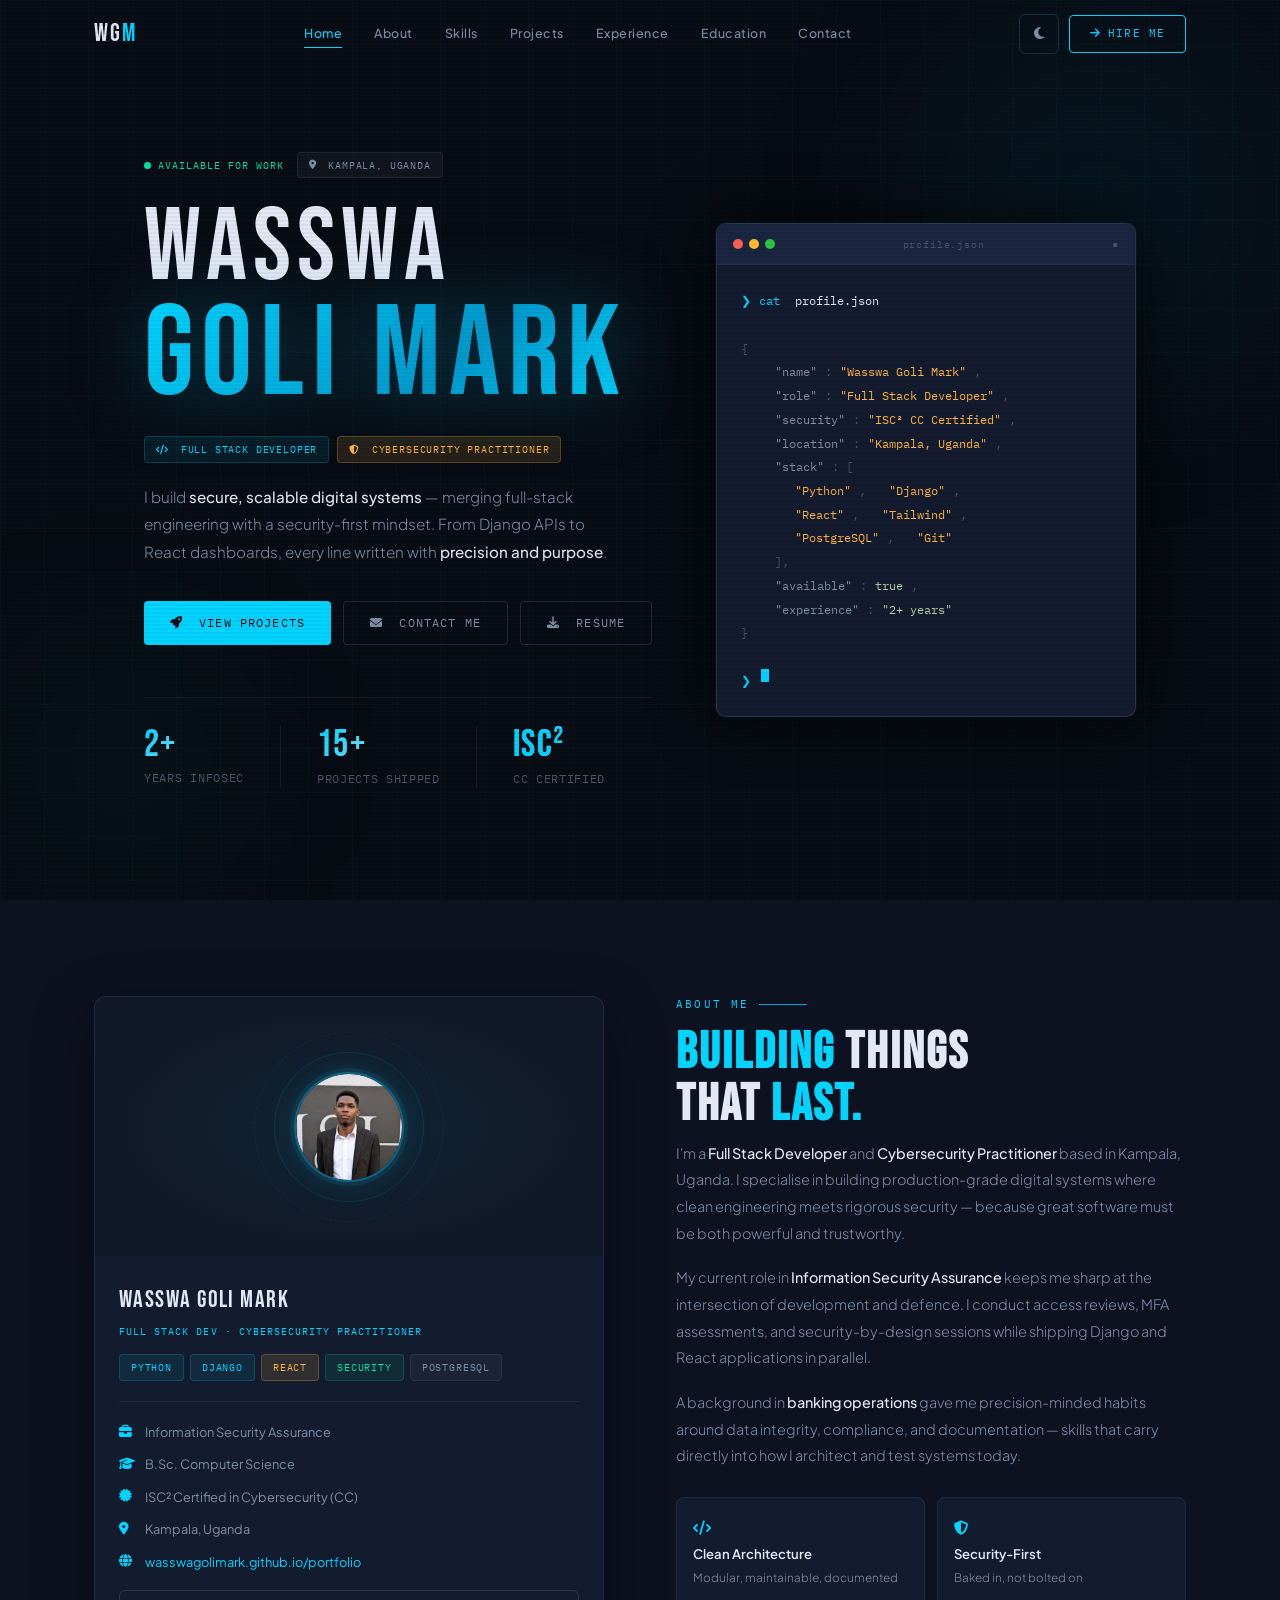
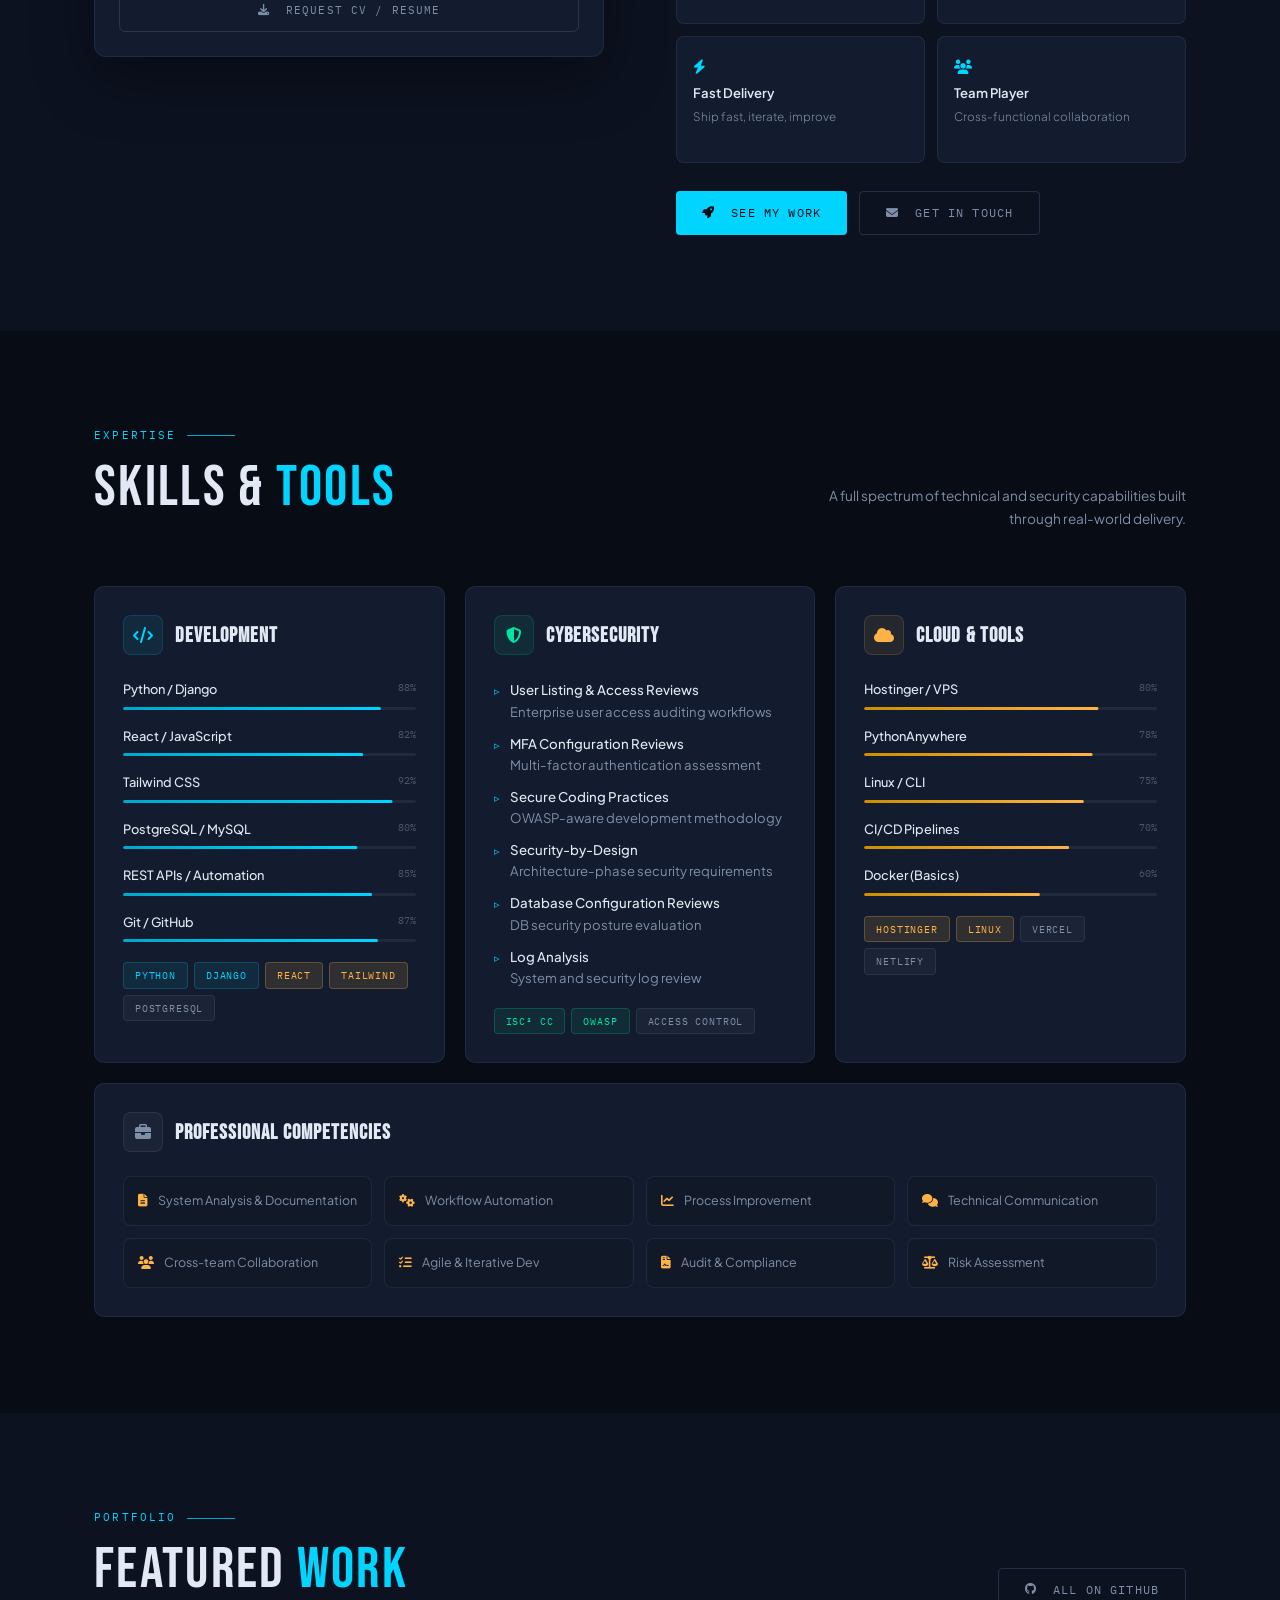
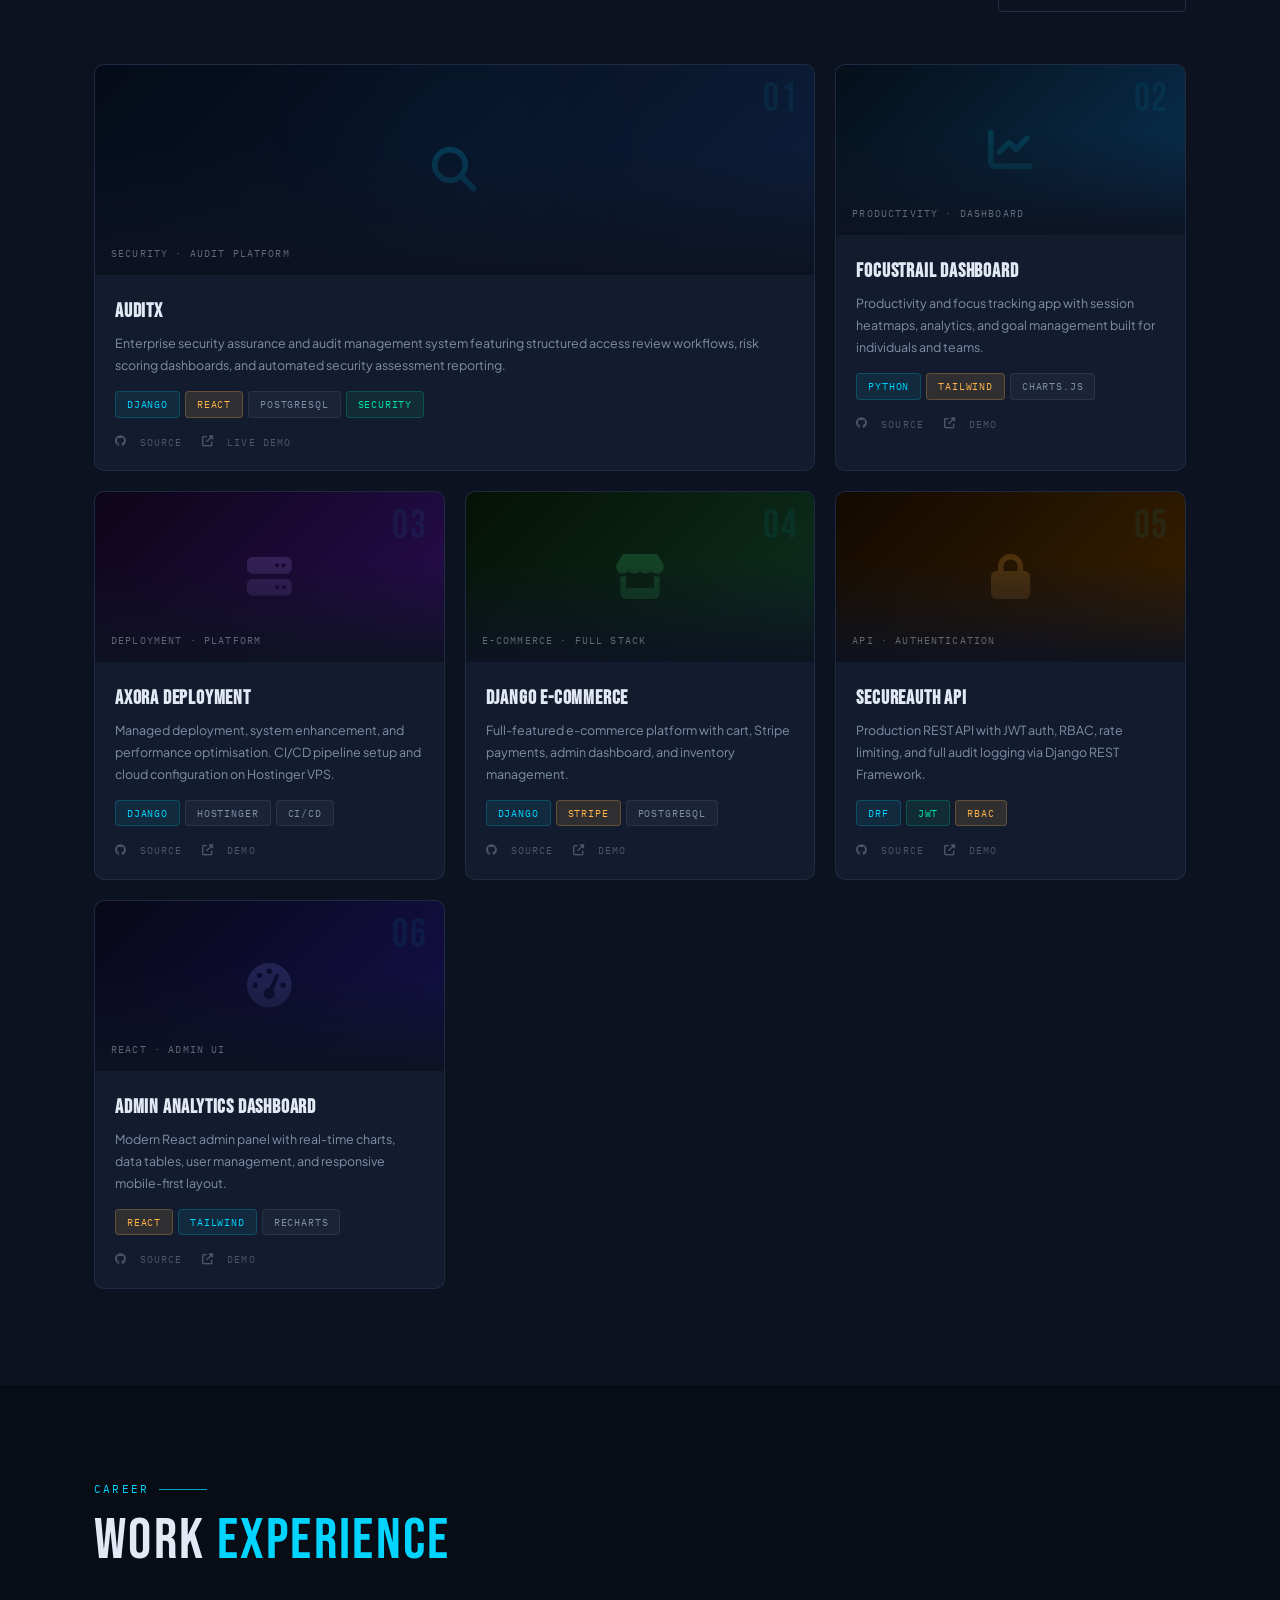
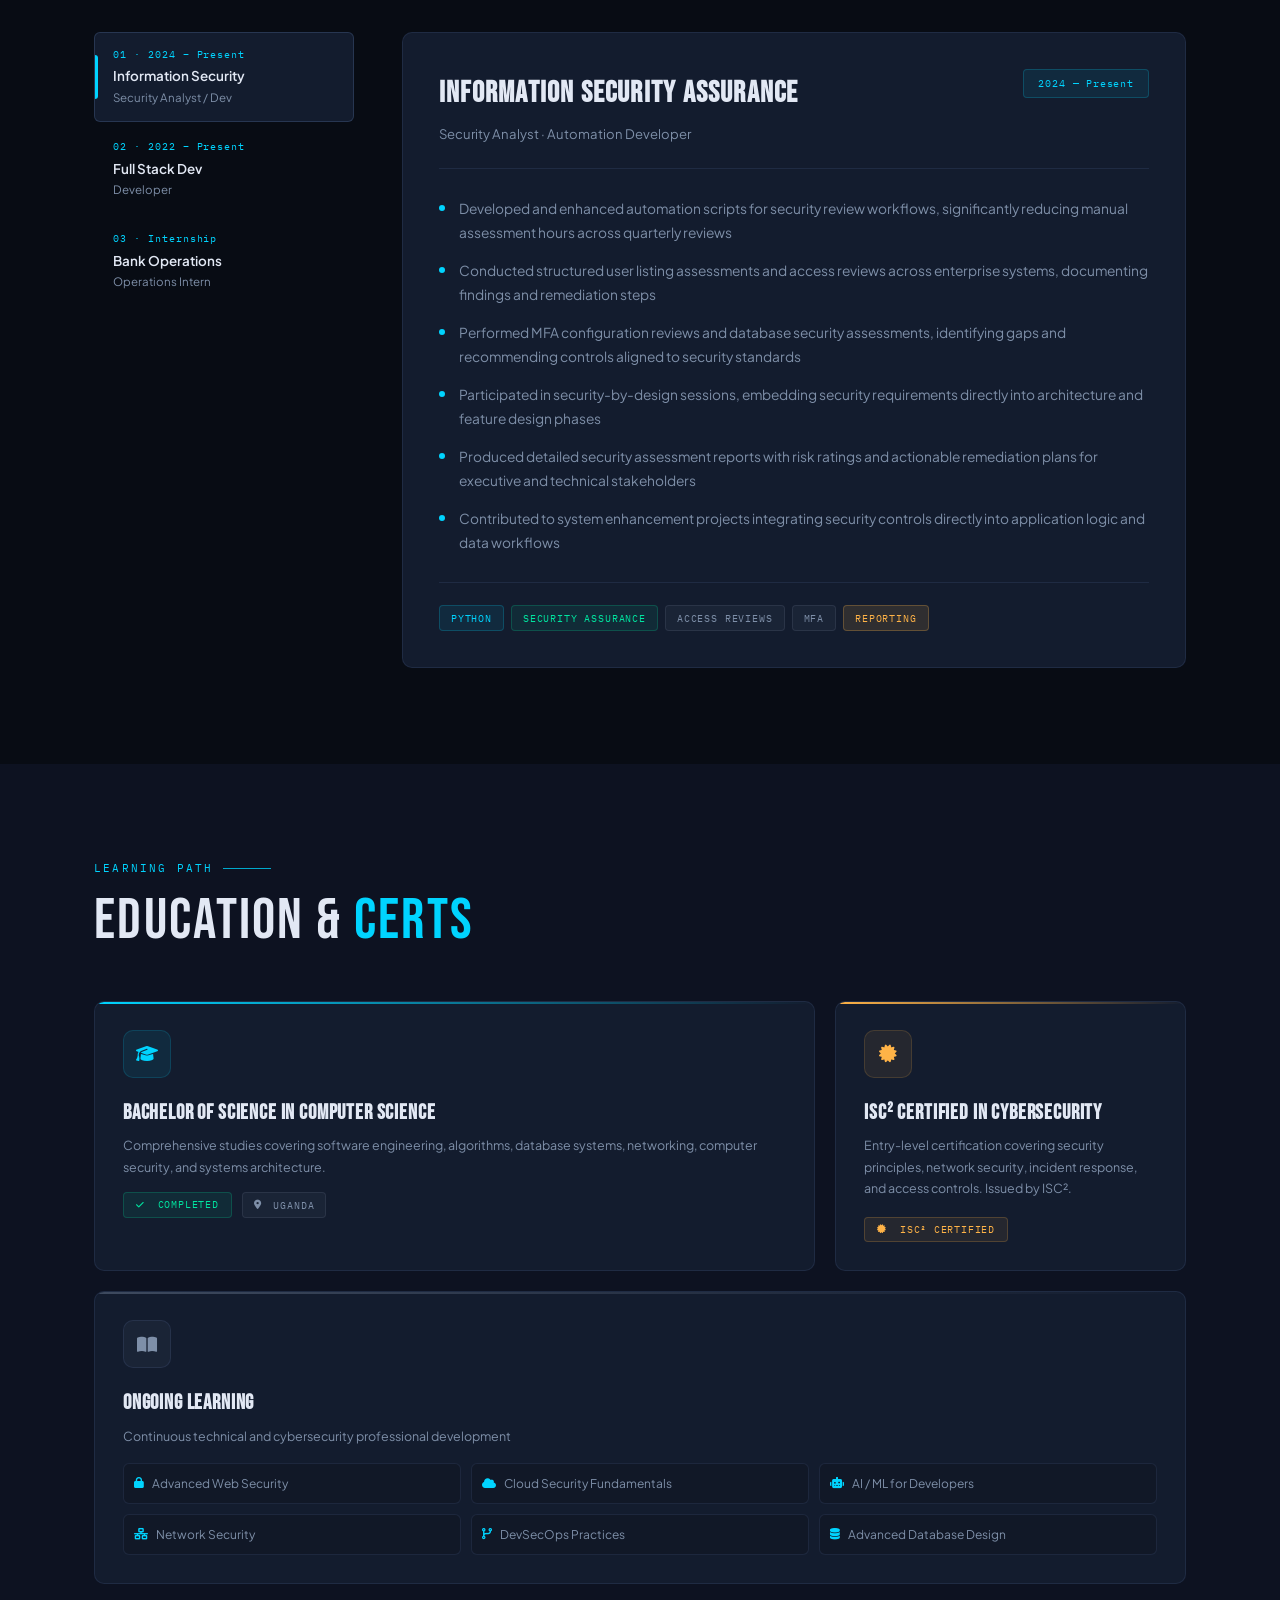
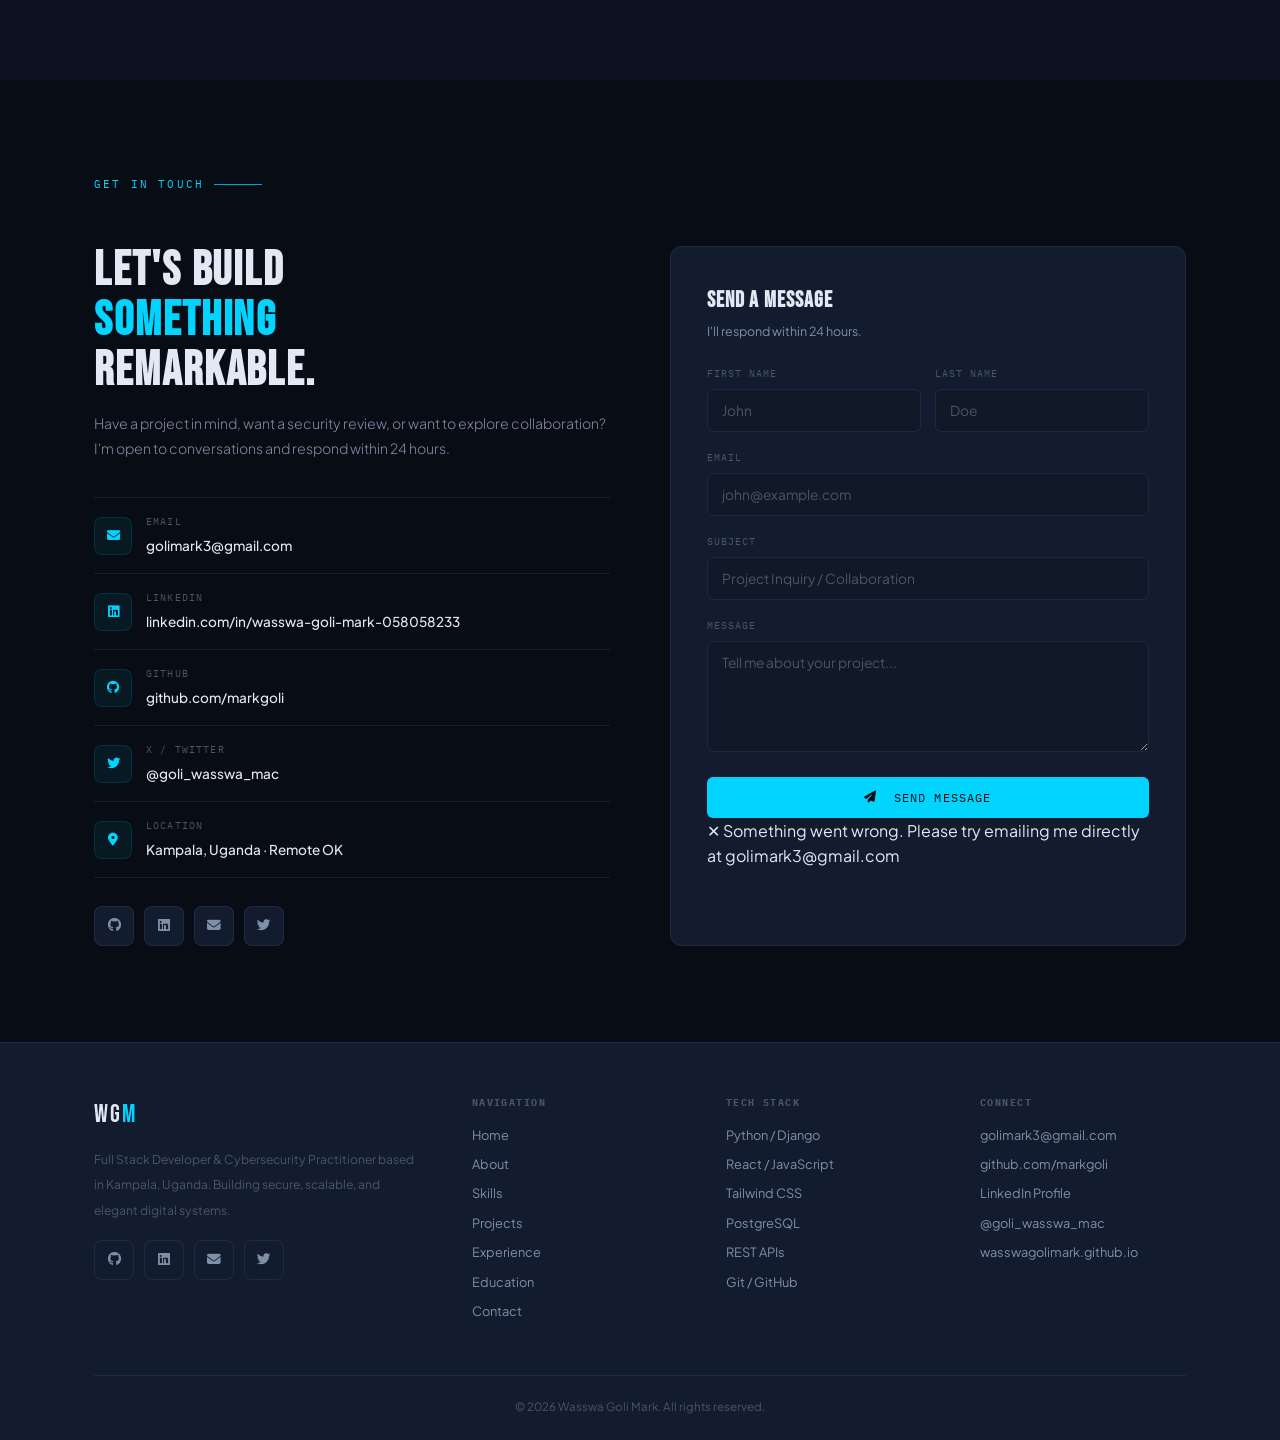
==== commit 0369fd54: "Update index.html added form submission." ====
--- a/index.html
+++ b/index.html
@@ -1,1009 +1,1066 @@
 <!DOCTYPE html>
 <html lang="en" prefix="og: https://ogp.me/ns#">
-  <head>
-
-    <meta charset="UTF-8"/>
-    <meta http-equiv="X-UA-Compatible" content="IE=edge"/>
-    <meta name="viewport" content="width=device-width, initial-scale=1.0, viewport-fit=cover"/>
-
-    <!-- ═══════════════════════════════════════
-        PRIMARY SEO
-    ════════════════════════════════════════ -->
-    <title>Wasswa Goli Mark | Full Stack Developer & Cybersecurity Practitioner — Kampala, Uganda</title>
-    <meta name="description" content="Wasswa Goli Mark is a Full Stack Developer and Cybersecurity Practitioner based in Kampala, Uganda. Specialising in Python, Django, React, Tailwind CSS, PostgreSQL, REST APIs, and information security assurance. ISC² Certified in Cybersecurity (CC)."/>
-    <meta name="keywords" content="Wasswa Goli Mark, Full Stack Developer Uganda, Cybersecurity Practitioner Uganda, Django Developer Kampala, React Developer Uganda, Python Developer Uganda, ISC2 Certified Cybersecurity, Information Security Assurance, Web Developer Kampala, Software Engineer Uganda, Backend Developer Django, Frontend Developer React, Portfolio Wasswa Goli Mark, Cybersecurity Uganda"/>
-    <meta name="author" content="Wasswa Goli Mark"/>
-    <meta name="robots" content="index, follow, max-snippet:-1, max-image-preview:large, max-video-preview:-1"/>
-    <meta name="googlebot" content="index, follow"/>
-    <link rel="canonical" href="https://wasswagolimark.dev/"/>
-
-    <!-- ═══════════════════════════════════════
-        GEO / REGIONAL
-    ════════════════════════════════════════ -->
-    <meta name="geo.region" content="UG-101"/>
-    <meta name="geo.placename" content="Kampala, Uganda"/>
-    <meta name="geo.position" content="0.3476;32.5825"/>
-    <meta name="ICBM" content="0.3476, 32.5825"/>
-    <meta name="language" content="English"/>
-    <meta name="revisit-after" content="7 days"/>
-
-    <!-- ═══════════════════════════════════════
-        OPEN GRAPH (Facebook, LinkedIn, WhatsApp)
-    ════════════════════════════════════════ -->
-    <meta property="og:type" content="website"/>
-    <meta property="og:site_name" content="Wasswa Goli Mark — Portfolio"/>
-    <meta property="og:title" content="Wasswa Goli Mark | Full Stack Developer & Cybersecurity Practitioner"/>
-    <meta property="og:description" content="Full Stack Developer and Cybersecurity Practitioner based in Kampala, Uganda. Building secure, scalable digital systems with Python, Django, React and a security-first mindset. ISC² CC Certified."/>
-    <meta property="og:url" content="https://wasswagolimark.dev/"/>
-    <meta property="og:image" content="https://wasswagolimark.dev/og-image.png"/>
-    <meta property="og:image:alt" content="Wasswa Goli Mark — Full Stack Developer & Cybersecurity Practitioner"/>
-    <meta property="og:image:width" content="1200"/>
-    <meta property="og:image:height" content="630"/>
-    <meta property="og:locale" content="en_UG"/>
-    <meta property="og:locale:alternate" content="en_GB"/>
-
-    <!-- ═══════════════════════════════════════
-        TWITTER / X CARD
-    ════════════════════════════════════════ -->
-    <meta name="twitter:card" content="summary_large_image"/>
-    <meta name="twitter:site" content="@wasswagolimark"/>
-    <meta name="twitter:creator" content="@wasswagolimark"/>
-    <meta name="twitter:title" content="Wasswa Goli Mark | Full Stack Developer & Cybersecurity Practitioner"/>
-    <meta name="twitter:description" content="Full Stack Developer and Cybersecurity Practitioner from Kampala, Uganda. Python · Django · React · Security Assurance · ISC² CC Certified."/>
-    <meta name="twitter:image" content="https://wasswagolimark.dev/og-image.png"/>
-    <meta name="twitter:image:alt" content="Wasswa Goli Mark Portfolio"/>
-
-    <!-- ═══════════════════════════════════════
-        STRUCTURED DATA — JSON-LD
-    ════════════════════════════════════════ -->
-    <script type="application/ld+json">
+<head>
+
+<!-- ═══════════════════════════════════════
+     ESSENTIAL
+════════════════════════════════════════ -->
+<meta charset="UTF-8"/>
+<meta http-equiv="X-UA-Compatible" content="IE=edge"/>
+<meta name="viewport" content="width=device-width, initial-scale=1.0, viewport-fit=cover"/>
+
+<!-- ═══════════════════════════════════════
+     PRIMARY SEO
+════════════════════════════════════════ -->
+<title>Wasswa Goli Mark | Full Stack Developer & Cybersecurity Practitioner — Kampala, Uganda</title>
+<meta name="description" content="Wasswa Goli Mark is a Full Stack Developer and Cybersecurity Practitioner based in Kampala, Uganda. Specialising in Python, Django, React, Tailwind CSS, PostgreSQL, REST APIs, and information security assurance. ISC² Certified in Cybersecurity (CC)."/>
+<meta name="keywords" content="Wasswa Goli Mark, Full Stack Developer Uganda, Cybersecurity Practitioner Uganda, Django Developer Kampala, React Developer Uganda, Python Developer Uganda, ISC2 Certified Cybersecurity, Information Security Assurance, Web Developer Kampala, Software Engineer Uganda, Backend Developer Django, Frontend Developer React, Portfolio Wasswa Goli Mark, Cybersecurity Uganda"/>
+<meta name="author" content="Wasswa Goli Mark"/>
+<meta name="robots" content="index, follow, max-snippet:-1, max-image-preview:large, max-video-preview:-1"/>
+<meta name="googlebot" content="index, follow"/>
+<link rel="canonical" href="https://wasswagolimark.github.io/portfolio/"/>
+
+<!-- ═══════════════════════════════════════
+     GEO / REGIONAL
+════════════════════════════════════════ -->
+<meta name="geo.region" content="UG-101"/>
+<meta name="geo.placename" content="Kampala, Uganda"/>
+<meta name="geo.position" content="0.3476;32.5825"/>
+<meta name="ICBM" content="0.3476, 32.5825"/>
+<meta name="language" content="English"/>
+<meta name="revisit-after" content="7 days"/>
+
+<!-- ═══════════════════════════════════════
+     OPEN GRAPH (Facebook, LinkedIn, WhatsApp)
+════════════════════════════════════════ -->
+<meta property="og:type" content="website"/>
+<meta property="og:site_name" content="Wasswa Goli Mark — Portfolio"/>
+<meta property="og:title" content="Wasswa Goli Mark | Full Stack Developer & Cybersecurity Practitioner"/>
+<meta property="og:description" content="Full Stack Developer and Cybersecurity Practitioner based in Kampala, Uganda. Building secure, scalable digital systems with Python, Django, React and a security-first mindset. ISC² CC Certified."/>
+<meta property="og:url" content="https://wasswagolimark.github.io/portfolio/"/>
+<meta property="og:image" content="https://wasswagolimark.github.io/portfolio/og-image.png"/>
+<meta property="og:image:alt" content="Wasswa Goli Mark — Full Stack Developer & Cybersecurity Practitioner"/>
+<meta property="og:image:width" content="1200"/>
+<meta property="og:image:height" content="630"/>
+<meta property="og:locale" content="en_UG"/>
+<meta property="og:locale:alternate" content="en_GB"/>
+
+<!-- ═══════════════════════════════════════
+     TWITTER / X CARD
+════════════════════════════════════════ -->
+<meta name="twitter:card" content="summary_large_image"/>
+<meta name="twitter:site" content="@goli_wasswa_mac"/>
+<meta name="twitter:creator" content="@goli_wasswa_mac"/>
+<meta name="twitter:title" content="Wasswa Goli Mark | Full Stack Developer & Cybersecurity Practitioner"/>
+<meta name="twitter:description" content="Full Stack Developer and Cybersecurity Practitioner from Kampala, Uganda. Python · Django · React · Security Assurance · ISC² CC Certified."/>
+<meta name="twitter:image" content="https://wasswagolimark.github.io/portfolio/og-image.png"/>
+<meta name="twitter:image:alt" content="Wasswa Goli Mark Portfolio"/>
+
+<!-- ═══════════════════════════════════════
+     STRUCTURED DATA — JSON-LD
+════════════════════════════════════════ -->
+<script type="application/ld+json">
+{
+  "@context": "https://schema.org",
+  "@graph": [
     {
-      "@context": "https://schema.org",
-      "@graph": [
-        {
-          "@type": "Person",
-          "@id": "https://wasswagolimark.dev/#person",
-          "name": "Wasswa Goli Mark",
-          "givenName": "Wasswa Goli",
-          "familyName": "Mark",
-          "jobTitle": ["Full Stack Developer", "Cybersecurity Practitioner"],
-          "description": "Full Stack Developer and Cybersecurity Practitioner based in Kampala, Uganda. Specialising in Python, Django, React, and information security assurance.",
-          "url": "https://wasswagolimark.dev/",
-          "image": "https://wasswagolimark.github.io/images/mark.jpg",
-          "email": "mailto:golimark3@gmail.com",
-          "address": {
-            "@type": "PostalAddress",
-            "addressLocality": "Kampala",
-            "addressCountry": "UG"
-          },
-          "sameAs": [
-            "https://github.com/wasswagoli",
-            "https://linkedin.com/in/wasswa-goli-mark-058058233/"
-          ],
-          "knowsAbout": [
-            "Python", "Django", "React", "JavaScript", "Tailwind CSS",
-            "PostgreSQL", "MySQL", "REST APIs", "Git", "GitHub",
-            "Cybersecurity", "Information Security Assurance",
-            "Access Reviews", "MFA Configuration", "Secure Coding",
-            "Security by Design", "ISC2 CC Certification"
-          ],
-          "hasCredential": {
-            "@type": "EducationalOccupationalCredential",
-            "name": "ISC² Certified in Cybersecurity (CC)",
-            "credentialCategory": "Professional Certification",
-            "recognizedBy": {
-              "@type": "Organization",
-              "name": "ISC²",
-              "url": "https://www.isc2.org"
-            }
-          },
-          "alumniOf": {
-            "@type": "CollegeOrUniversity",
-            "name": "Makerere University",
-            "address": {
-              "@type": "PostalAddress",
-              "addressLocality": "Kampala",
-              "addressCountry": "UG"
-            }
-          },
-          "worksFor": {
-            "@type": "Organization",
-            "name": "Information Security Assurance"
-          }
-        },
-        {
-          "@type": "WebSite",
-          "@id": "https://wasswagolimark.dev/#website",
-          "name": "Wasswa Goli Mark — Portfolio",
-          "url": "https://wasswagolimark.dev/",
-          "description": "Personal portfolio of Wasswa Goli Mark, Full Stack Developer and Cybersecurity Practitioner.",
-          "author": { "@id": "https://wasswagolimark.dev/#person" },
-          "inLanguage": "en",
-          "potentialAction": {
-            "@type": "SearchAction",
-            "target": "https://wasswagolimark.dev/?s={search_term_string}",
-            "query-input": "required name=search_term_string"
-          }
-        },
-        {
-          "@type": "WebPage",
-          "@id": "https://wasswagolimark.dev/#webpage",
-          "url": "https://wasswagolimark.dev/",
-          "name": "Wasswa Goli Mark | Full Stack Developer & Cybersecurity Practitioner",
-          "description": "Portfolio of Wasswa Goli Mark — Full Stack Developer and Cybersecurity Practitioner based in Kampala, Uganda.",
-          "isPartOf": { "@id": "https://wasswagolimark.dev/#website" },
-          "about": { "@id": "https://wasswagolimark.dev/#person" },
-          "breadcrumb": {
-            "@type": "BreadcrumbList",
-            "itemListElement": [
-              { "@type": "ListItem", "position": 1, "name": "Home", "item": "https://wasswagolimark.dev/" }
-            ]
-          }
-        },
-        {
-          "@type": "ProfilePage",
-          "mainEntity": { "@id": "https://wasswagolimark.dev/#person" },
-          "url": "https://wasswagolimark.dev/",
-          "name": "Wasswa Goli Mark — Developer & Security Portfolio"
+      "@type": "Person",
+      "@id": "https://wasswagolimark.github.io/portfolio/#person",
+      "name": "Wasswa Goli Mark",
+      "givenName": "Wasswa Goli",
+      "familyName": "Mark",
+      "jobTitle": ["Full Stack Developer", "Cybersecurity Practitioner"],
+      "description": "Full Stack Developer and Cybersecurity Practitioner based in Kampala, Uganda. Specialising in Python, Django, React, and information security assurance.",
+      "url": "https://wasswagolimark.github.io/portfolio/",
+      "image": "https://wasswagolimark.github.io/portfolio/your-photo.jpg",
+      "email": "mailto:golimark3@gmail.com",
+      "address": {
+        "@type": "PostalAddress",
+        "addressLocality": "Kampala",
+        "addressCountry": "UG"
+      },
+      "sameAs": [
+        "https://github.com/markgoli",
+        "https://www.linkedin.com/in/wasswa-goli-mark-058058233/"
+      ],
+      "knowsAbout": [
+        "Python", "Django", "React", "JavaScript", "Tailwind CSS",
+        "PostgreSQL", "MySQL", "REST APIs", "Git", "GitHub",
+        "Cybersecurity", "Information Security Assurance",
+        "Access Reviews", "MFA Configuration", "Secure Coding",
+        "Security by Design", "ISC2 CC Certification"
+      ],
+      "hasCredential": {
+        "@type": "EducationalOccupationalCredential",
+        "name": "ISC² Certified in Cybersecurity (CC)",
+        "credentialCategory": "Professional Certification",
+        "recognizedBy": {
+          "@type": "Organization",
+          "name": "ISC²",
+          "url": "https://www.isc2.org"
         }
-      ]
+      },
+      "alumniOf": {
+        "@type": "CollegeOrUniversity",
+        "name": "Makerere University",
+        "address": {
+          "@type": "PostalAddress",
+          "addressLocality": "Kampala",
+          "addressCountry": "UG"
+        }
+      },
+      "worksFor": {
+        "@type": "Organization",
+        "name": "Information Security Assurance"
+      }
+    },
+    {
+      "@type": "WebSite",
+      "@id": "https://wasswagolimark.github.io/portfolio/#website",
+      "name": "Wasswa Goli Mark — Portfolio",
+      "url": "https://wasswagolimark.github.io/portfolio/",
+      "description": "Personal portfolio of Wasswa Goli Mark, Full Stack Developer and Cybersecurity Practitioner.",
+      "author": { "@id": "https://wasswagolimark.github.io/portfolio/#person" },
+      "inLanguage": "en",
+      "potentialAction": {
+        "@type": "SearchAction",
+        "target": "https://wasswagolimark.github.io/portfolio/?s={search_term_string}",
+        "query-input": "required name=search_term_string"
+      }
+    },
+    {
+      "@type": "WebPage",
+      "@id": "https://wasswagolimark.github.io/portfolio/#webpage",
+      "url": "https://wasswagolimark.github.io/portfolio/",
+      "name": "Wasswa Goli Mark | Full Stack Developer & Cybersecurity Practitioner",
+      "description": "Portfolio of Wasswa Goli Mark — Full Stack Developer and Cybersecurity Practitioner based in Kampala, Uganda.",
+      "isPartOf": { "@id": "https://wasswagolimark.github.io/portfolio/#website" },
+      "about": { "@id": "https://wasswagolimark.github.io/portfolio/#person" },
+      "breadcrumb": {
+        "@type": "BreadcrumbList",
+        "itemListElement": [
+          { "@type": "ListItem", "position": 1, "name": "Home", "item": "https://wasswagolimark.github.io/portfolio/" }
+        ]
+      }
+    },
+    {
+      "@type": "ProfilePage",
+      "mainEntity": { "@id": "https://wasswagolimark.github.io/portfolio/#person" },
+      "url": "https://wasswagolimark.github.io/portfolio/",
+      "name": "Wasswa Goli Mark — Developer & Security Portfolio"
     }
-    </script>
-
-    <!-- ═══════════════════════════════════════
-        FAVICONS & THEME
-    ════════════════════════════════════════ -->
-    <meta name="theme-color" content="#080c14" media="(prefers-color-scheme: dark)"/>
-    <meta name="theme-color" content="#f0f4fb" media="(prefers-color-scheme: light)"/>
-    <meta name="msapplication-TileColor" content="#080c14"/>
-    <meta name="msapplication-config" content="/browserconfig.xml"/>
-    <!-- Replace these href values with your actual generated favicon files -->
-    <link rel="icon" type="image/png" sizes="32x32" href="/favicon-32x32.png"/>
-    <link rel="icon" type="image/png" sizes="16x16" href="/favicon-16x16.png"/>
-    <link rel="apple-touch-icon" sizes="180x180" href="/apple-touch-icon.png"/>
-    <link rel="manifest" href="/site.webmanifest"/>
-
-    <!-- ═══════════════════════════════════════
-        PERFORMANCE HINTS
-    ════════════════════════════════════════ -->
-    <link rel="preconnect" href="https://fonts.googleapis.com"/>
-    <link rel="preconnect" href="https://fonts.gstatic.com" crossorigin/>
-    <link rel="preconnect" href="https://cdnjs.cloudflare.com"/>
-    <link rel="dns-prefetch" href="https://fonts.googleapis.com"/>
-    <link rel="dns-prefetch" href="https://cdnjs.cloudflare.com"/>
-
-    <!-- ═══════════════════════════════════════
-        FONTS & ICONS
-    ════════════════════════════════════════ -->
-    <link href="https://fonts.googleapis.com/css2?family=Bebas+Neue&family=Plus+Jakarta+Sans:wght@300;400;500;600;700&family=IBM+Plex+Mono:wght@300;400;500&display=swap" rel="stylesheet"/>
-    <link rel="stylesheet" href="https://cdnjs.cloudflare.com/ajax/libs/font-awesome/6.5.0/css/all.min.css"/>
-    <link rel="stylesheet" href="css/styles.css">
-  </head>
-  <body>
-
-  <!-- ══════════ MOBILE MENU ══════════ -->
-  <div id="mob-menu">
-    <button id="mob-close" aria-label="Close menu"><i class="fa fa-times"></i></button>
-    <a href="#home"       class="mob-link" onclick="closeMob()">HOME</a>
-    <a href="#about"      class="mob-link" onclick="closeMob()">ABOUT</a>
-    <a href="#skills"     class="mob-link" onclick="closeMob()">SKILLS</a>
-    <a href="#projects"   class="mob-link" onclick="closeMob()">PROJECTS</a>
-    <a href="#experience" class="mob-link" onclick="closeMob()">EXPERIENCE</a>
-    <a href="#education"  class="mob-link" onclick="closeMob()">EDUCATION</a>
-    <a href="#contact"    class="mob-link" onclick="closeMob()">CONTACT</a>
-    <div class="mob-sep"></div>
-    <a href="#contact" class="mob-cta" onclick="closeMob()"><i class="fa fa-arrow-right"></i>&nbsp;HIRE ME</a>
+  ]
+}
+</script>
+
+<!-- ═══════════════════════════════════════
+     FAVICONS & THEME
+════════════════════════════════════════ -->
+<meta name="theme-color" content="#080c14" media="(prefers-color-scheme: dark)"/>
+<meta name="theme-color" content="#f0f4fb" media="(prefers-color-scheme: light)"/>
+<meta name="msapplication-TileColor" content="#080c14"/>
+<meta name="msapplication-config" content="/browserconfig.xml"/>
+<!-- Replace these href values with your actual generated favicon files -->
+<link rel="icon" type="image/png" sizes="32x32" href="images/favicon.png"/>
+<link rel="icon" type="image/png" sizes="16x16" href="images/favicon.png"/>
+<link rel="apple-touch-icon" sizes="180x180" href="images/favicon.png"/>
+<link rel="manifest" href="/site.webmanifest"/>
+
+<!-- ═══════════════════════════════════════
+     PERFORMANCE HINTS
+════════════════════════════════════════ -->
+<link rel="preconnect" href="https://fonts.googleapis.com"/>
+<link rel="preconnect" href="https://fonts.gstatic.com" crossorigin/>
+<link rel="preconnect" href="https://cdnjs.cloudflare.com"/>
+<link rel="dns-prefetch" href="https://fonts.googleapis.com"/>
+<link rel="dns-prefetch" href="https://cdnjs.cloudflare.com"/>
+
+<!-- ═══════════════════════════════════════
+     FONTS & ICONS
+════════════════════════════════════════ -->
+<link href="https://fonts.googleapis.com/css2?family=Bebas+Neue&family=Plus+Jakarta+Sans:wght@300;400;500;600;700&family=IBM+Plex+Mono:wght@300;400;500&display=swap" rel="stylesheet"/>
+<link rel="stylesheet" href="https://cdnjs.cloudflare.com/ajax/libs/font-awesome/6.5.0/css/all.min.css"/>
+<link rel="stylesheet" href="css/styles.css">
+</head>
+<body>
+
+<!-- ══════════ MOBILE MENU ══════════ -->
+<div id="mob-menu">
+  <a href="#home"       class="mob-link" onclick="closeMob()">HOME</a>
+  <a href="#about"      class="mob-link" onclick="closeMob()">ABOUT</a>
+  <a href="#skills"     class="mob-link" onclick="closeMob()">SKILLS</a>
+  <a href="#projects"   class="mob-link" onclick="closeMob()">PROJECTS</a>
+  <a href="#experience" class="mob-link" onclick="closeMob()">EXPERIENCE</a>
+  <a href="#education"  class="mob-link" onclick="closeMob()">EDUCATION</a>
+  <a href="#contact"    class="mob-link" onclick="closeMob()">CONTACT</a>
+  <div class="mob-sep"></div>
+  <a href="#contact" class="mob-cta" onclick="closeMob()"><i class="fa fa-arrow-right"></i>&nbsp;HIRE ME</a>
+</div>
+
+<!-- ══════════ NAVBAR ══════════ -->
+<nav id="navbar">
+  <div class="nav-wrap">
+    <a href="#home" class="nav-logo">WG<span>M</span></a>
+    <div class="nav-links">
+      <a href="#home"       class="nav-link">Home</a>
+      <a href="#about"      class="nav-link">About</a>
+      <a href="#skills"     class="nav-link">Skills</a>
+      <a href="#projects"   class="nav-link">Projects</a>
+      <a href="#experience" class="nav-link">Experience</a>
+      <a href="#education"  class="nav-link">Education</a>
+      <a href="#contact"    class="nav-link">Contact</a>
+    </div>
+    <div style="display:flex;align-items:center;gap:10px">
+      <button class="theme-toggle theme-toggle-desk" id="themeToggleDesk" onclick="toggleTheme()" aria-label="Toggle theme" title="Toggle light/dark mode">
+        <i class="fa fa-moon" id="themeIconDesk"></i>
+      </button>
+      <a href="#contact" class="nav-hire"><i class="fa fa-arrow-right"></i>Hire Me</a>
+      <!-- Mobile: theme toggle + burger side by side -->
+      <button class="theme-toggle theme-toggle-mob" id="themeToggleMob" onclick="toggleTheme()" aria-label="Toggle theme">
+        <i class="fa fa-moon" id="themeIconMob"></i>
+      </button>
+      <button id="burger" onclick="toggleMob()" aria-label="Toggle menu">
+        <span id="b1"></span><span id="b2"></span><span id="b3"></span>
+      </button>
+    </div>
   </div>
-
-  <!-- ══════════ NAVBAR ══════════ -->
-  <nav id="navbar">
-    <div class="nav-wrap">
-      <a href="#home" class="nav-logo">WG<span>M</span></a>
-      <div class="nav-links">
-        <a href="#home"       class="nav-link">Home</a>
-        <a href="#about"      class="nav-link">About</a>
-        <a href="#skills"     class="nav-link">Skills</a>
-        <a href="#projects"   class="nav-link">Projects</a>
-        <a href="#experience" class="nav-link">Experience</a>
-        <a href="#education"  class="nav-link">Education</a>
-        <a href="#contact"    class="nav-link">Contact</a>
-      </div>
-      <div style="display:flex;align-items:center;gap:10px">
-        <button class="theme-toggle theme-toggle-desk" id="themeToggleDesk" onclick="toggleTheme()" aria-label="Toggle theme" title="Toggle light/dark mode">
-          <i class="fa fa-moon" id="themeIconDesk"></i>
-        </button>
-        <a href="#contact" class="nav-hire"><i class="fa fa-arrow-right"></i>Hire Me</a>
-        <!-- Mobile: theme toggle + burger side by side -->
-        <button class="theme-toggle theme-toggle-mob" id="themeToggleMob" onclick="toggleTheme()" aria-label="Toggle theme">
-          <i class="fa fa-moon" id="themeIconMob"></i>
-        </button>
-        <button id="burger" onclick="toggleMob()" aria-label="Toggle menu">
-          <span id="b1"></span><span id="b2"></span><span id="b3"></span>
-        </button>
-      </div>
-    </div>
-  </nav>
-
-  <!-- ══════════ HERO ══════════ -->
-  <section id="home" class="grid-tex">
-    <div class="glow-spot g1"></div>
-    <div class="glow-spot g2"></div>
-    <div class="container">
-      <div class="hero-grid">
-
-        <!-- LEFT -->
-        <div>
-          <div class="hero-eyebrow h-enter hd1">
-            <div class="hero-pulse">
-              <div class="pulse-dot"></div>Available for work
+</nav>
+
+<!-- ══════════ HERO ══════════ -->
+<section id="home" class="grid-tex">
+  <div class="glow-spot g1"></div>
+  <div class="glow-spot g2"></div>
+  <div class="container">
+    <div class="hero-grid">
+
+      <!-- LEFT -->
+      <div>
+        <div class="hero-eyebrow h-enter hd1">
+          <div class="hero-pulse">
+            <div class="pulse-dot"></div>Available for work
+          </div>
+          <span class="chip chip-dim"><i class="fa fa-map-marker-alt" style="font-size:.6rem"></i>&nbsp;Kampala, Uganda</span>
+        </div>
+
+        <div class="hero-name h-enter hd2">
+          <span class="hero-name-first">WASSWA</span>
+          <span class="hero-name-last">GOLI MARK</span>
+        </div>
+
+        <div class="hero-roles h-enter hd3">
+          <span class="chip chip-cyan"><i class="fa fa-code" style="font-size:.6rem"></i>&nbsp;Full Stack Developer</span>
+          <span class="chip chip-amber"><i class="fa fa-shield-alt" style="font-size:.6rem"></i>&nbsp;Cybersecurity Practitioner</span>
+        </div>
+
+        <p class="hero-desc h-enter hd4">
+          I build <strong>secure, scalable digital systems</strong> — merging full-stack engineering with a security-first mindset. From Django APIs to React dashboards, every line written with <strong>precision and purpose</strong>.
+        </p>
+
+        <div class="hero-btns h-enter hd5">
+          <a href="#projects" class="btn-primary"><i class="fa fa-rocket" style="font-size:.75rem"></i>&nbsp;View Projects</a>
+          <a href="#contact"  class="btn-ghost" ><i class="fa fa-envelope" style="font-size:.75rem"></i>&nbsp;Contact Me</a>
+          <a href="mailto:golimark3@gmail.com?subject=CV%20Request%20—%20Wasswa%20Goli%20Mark" class="btn-ghost"><i class="fa fa-download" style="font-size:.75rem"></i>&nbsp;Resume</a>
+        </div>
+
+        <div class="hero-stats h-enter hd6">
+          <div>
+            <div class="hs-num" data-count="2">0</div>
+            <div class="hs-label">Years InfoSec</div>
+          </div>
+          <div style="width:1px;background:var(--border)"></div>
+          <div>
+            <div class="hs-num" data-count="15">0</div>
+            <div class="hs-label">Projects Shipped</div>
+          </div>
+          <div style="width:1px;background:var(--border)"></div>
+          <div>
+            <div class="hs-num" style="-webkit-text-fill-color:var(--cyan);color:var(--cyan)">ISC²</div>
+            <div class="hs-label">CC Certified</div>
+          </div>
+        </div>
+      </div>
+
+      <!-- RIGHT — terminal -->
+      <div class="hd-card">
+        <div class="hero-terminal">
+          <div class="term-header">
+            <div class="term-dots">
+              <div class="term-dot" style="background:#ff5f57"></div>
+              <div class="term-dot" style="background:#febc2e"></div>
+              <div class="term-dot" style="background:#28c840"></div>
             </div>
-            <span class="chip chip-dim"><i class="fa fa-map-marker-alt" style="font-size:.6rem"></i>&nbsp; Remote, Kampala, Uganda</span>
-          </div>
-
-          <div class="hero-name h-enter hd2">
-            <span class="hero-name-first">WASSWA</span>
-            <span class="hero-name-last">GOLI MARK</span>
-          </div>
-
-          <div class="hero-roles h-enter hd3">
-            <span class="chip chip-cyan"><i class="fa fa-code" style="font-size:.6rem"></i>&nbsp;Full Stack Developer</span>
-            <span class="chip chip-amber"><i class="fa fa-shield-alt" style="font-size:.6rem"></i>&nbsp;Cybersecurity Practitioner</span>
-          </div>
-
-          <p class="hero-desc h-enter hd4">
-            I build <strong>secure, scalable digital systems</strong> — merging full-stack engineering with a security-first mindset. From Django APIs to React dashboards, every line written with <strong>precision and purpose</strong>.
-          </p>
-
-          <div class="hero-btns h-enter hd5">
-            <a href="#projects" class="btn-primary"><i class="fa fa-rocket" style="font-size:.75rem"></i>&nbsp;View Projects</a>
-            <a href="#contact"  class="btn-ghost" ><i class="fa fa-envelope" style="font-size:.75rem"></i>&nbsp;Contact Me</a>
-            <a href="#"         class="btn-ghost"  download><i class="fa fa-download" style="font-size:.75rem"></i>&nbsp;Resume</a>
-          </div>
-
-          <div class="hero-stats h-enter hd6">
-            <div>
-              <div class="hs-num" data-count="2">0</div>
-              <div class="hs-label">Years InfoSec</div>
+            <span class="term-title">profile.json</span>
+            <span class="term-title">●</span>
+          </div>
+          <div class="term-body">
+            <div class="term-line"><span class="term-prompt">❯</span><span style="color:var(--cyan)">cat</span><span class="term-val">&nbsp;profile.json</span></div>
+            <br>
+            <div class="term-line"><span class="term-obj">{</span></div>
+            <div class="term-indent">
+              <div class="term-line"><span class="term-key">&nbsp;&nbsp;"name"</span><span class="term-obj">: </span><span class="term-str">"Wasswa Goli Mark"</span><span class="term-obj">,</span></div>
+              <div class="term-line"><span class="term-key">&nbsp;&nbsp;"role"</span><span class="term-obj">: </span><span class="term-str">"Full Stack Developer"</span><span class="term-obj">,</span></div>
+              <div class="term-line"><span class="term-key">&nbsp;&nbsp;"security"</span><span class="term-obj">: </span><span class="term-str">"ISC² CC Certified"</span><span class="term-obj">,</span></div>
+              <div class="term-line"><span class="term-key">&nbsp;&nbsp;"location"</span><span class="term-obj">: </span><span class="term-str">"Kampala, Uganda"</span><span class="term-obj">,</span></div>
+              <div class="term-line"><span class="term-key">&nbsp;&nbsp;"stack"</span><span class="term-obj">: [</span></div>
+              <div class="term-indent">
+                <div class="term-line"><span class="term-str">&nbsp;&nbsp;"Python"</span><span class="term-obj">,</span>&nbsp;<span class="term-str">"Django"</span><span class="term-obj">,</span></div>
+                <div class="term-line"><span class="term-str">&nbsp;&nbsp;"React"</span><span class="term-obj">,</span>&nbsp;<span class="term-str">"Tailwind"</span><span class="term-obj">,</span></div>
+                <div class="term-line"><span class="term-str">&nbsp;&nbsp;"PostgreSQL"</span><span class="term-obj">,</span>&nbsp;<span class="term-str">"Git"</span></div>
+              </div>
+              <div class="term-line"><span class="term-obj">&nbsp;&nbsp;],</span></div>
+              <div class="term-line"><span class="term-key">&nbsp;&nbsp;"available"</span><span class="term-obj">: </span><span style="color:#b5cea8">true</span><span class="term-obj">,</span></div>
+              <div class="term-line"><span class="term-key">&nbsp;&nbsp;"experience"</span><span class="term-obj">: </span><span class="term-num">"2+ years"</span></div>
             </div>
-            <div style="width:1px;background:var(--border)"></div>
-            <div>
-              <div class="hs-num" data-count="15">0</div>
-              <div class="hs-label">Projects Shipped</div>
+            <div class="term-line"><span class="term-obj">}</span></div>
+            <br>
+            <div class="term-line"><span class="term-prompt">❯</span><span class="term-cursor"></span></div>
+          </div>
+        </div>
+      </div>
+
+    </div>
+  </div>
+</section>
+
+<!-- ══════════ ABOUT ══════════ -->
+<section id="about" class="section">
+  <div class="container">
+    <div class="about-grid">
+
+      <!-- CARD -->
+      <div class="reveal-l">
+        <div class="about-card">
+          <div class="about-card-top">
+            <div class="about-ring"></div>
+            <div class="about-ring-2"></div>
+            <div class="about-avatar" id="avatarWrap">
+              
+              <img 
+                id="avatarImg"
+                src="images/mark.jpg" 
+                alt="Wasswa Goli Mark"
+                onerror="this.remove(); document.getElementById('avatarIcon').style.display='flex';"
+              />
+              <i id="avatarIcon" class="fa fa-user" style="font-size:3.2rem;color:var(--cyan);opacity:.5;display:none"></i>
             </div>
-            <div style="width:1px;background:var(--border)"></div>
-            <div>
-              <div class="hs-num" style="-webkit-text-fill-color:var(--cyan);color:var(--cyan)">ISC²</div>
-              <div class="hs-label">CC Certified</div>
+          </div>
+          <div class="about-card-body">
+            <div class="about-card-name">Wasswa Goli Mark</div>
+            <div class="about-card-role">Full Stack Dev · Cybersecurity Practitioner</div>
+            <div class="about-card-tags">
+              <span class="chip chip-cyan">Python</span>
+              <span class="chip chip-cyan">Django</span>
+              <span class="chip chip-amber">React</span>
+              <span class="chip chip-green">Security</span>
+              <span class="chip chip-dim">PostgreSQL</span>
             </div>
-          </div>
-        </div>
-
-        <!-- RIGHT — terminal -->
-        <div class="hd-card">
-          <div class="hero-terminal">
-            <div class="term-header">
-              <div class="term-dots">
-                <div class="term-dot" style="background:#ff5f57"></div>
-                <div class="term-dot" style="background:#febc2e"></div>
-                <div class="term-dot" style="background:#28c840"></div>
+            <div class="about-card-divider"></div>
+            <div class="about-meta-row"><i class="fa fa-briefcase"></i><span>Information Security Assurance</span></div>
+            <div class="about-meta-row"><i class="fa fa-graduation-cap"></i><span>B.Sc. Computer Science</span></div>
+            <div class="about-meta-row"><i class="fa fa-certificate"></i><span>ISC² Certified in Cybersecurity (CC)</span></div>
+            <div class="about-meta-row"><i class="fa fa-map-marker-alt"></i><span>Kampala, Uganda</span></div>
+            <div class="about-meta-row">
+              <i class="fa fa-globe"></i>
+              <a href="https://wasswagolimark.github.io/portfolio" target="_blank" rel="noopener noreferrer" style="color:var(--cyan);font-size:.8rem">wasswagolimark.github.io/portfolio</a>
+            </div>
+            <a href="mailto:golimark3@gmail.com?subject=CV%20Request%20—%20Wasswa%20Goli%20Mark" class="about-cv-btn"><i class="fa fa-download"></i>&nbsp;Request CV / Resume</a>
+          </div>
+        </div>
+      </div>
+
+      <!-- TEXT -->
+      <div class="about-text reveal-r">
+        <div class="sec-label">About Me</div>
+        <h2>
+          <span>BUILDING</span> THINGS<br>
+          THAT <span>LAST.</span>
+        </h2>
+        <p>
+          I'm a <strong>Full Stack Developer</strong> and <strong>Cybersecurity Practitioner</strong> based in Kampala, Uganda. I specialise in building production-grade digital systems where clean engineering meets rigorous security — because great software must be both powerful and trustworthy.
+        </p>
+        <p>
+          My current role in <strong>Information Security Assurance</strong> keeps me sharp at the intersection of development and defence. I conduct access reviews, MFA assessments, and security-by-design sessions while shipping Django and React applications in parallel.
+        </p>
+        <p>
+          A background in <strong>banking operations</strong> gave me precision-minded habits around data integrity, compliance, and documentation — skills that carry directly into how I architect and test systems today.
+        </p>
+
+        <div class="about-pillars">
+          <div class="pillar"><i class="fa fa-code"></i><h4>Clean Architecture</h4><p>Modular, maintainable, documented</p></div>
+          <div class="pillar"><i class="fa fa-shield-alt"></i><h4>Security-First</h4><p>Baked in, not bolted on</p></div>
+          <div class="pillar"><i class="fa fa-bolt"></i><h4>Fast Delivery</h4><p>Ship fast, iterate, improve</p></div>
+          <div class="pillar"><i class="fa fa-users"></i><h4>Team Player</h4><p>Cross-functional collaboration</p></div>
+        </div>
+
+        <div style="display:flex;gap:12px;flex-wrap:wrap">
+          <a href="#projects" class="btn-primary"><i class="fa fa-rocket" style="font-size:.75rem"></i>&nbsp;See My Work</a>
+          <a href="#contact"  class="btn-ghost"><i class="fa fa-envelope" style="font-size:.75rem"></i>&nbsp;Get In Touch</a>
+        </div>
+      </div>
+    </div>
+  </div>
+</section>
+
+<!-- ══════════ SKILLS ══════════ -->
+<section id="skills" class="section">
+  <div class="container">
+    <div class="skills-top">
+      <div>
+        <div class="sec-label">Expertise</div>
+        <div class="sec-title">SKILLS &amp; <span>TOOLS</span></div>
+      </div>
+      <p class="muted" style="font-size:.85rem;max-width:360px;text-align:right;line-height:1.7">A full spectrum of technical and security capabilities built through real-world delivery.</p>
+    </div>
+
+    <div class="skills-grid">
+
+      <!-- Dev Skills -->
+      <div class="sk-card reveal d1">
+        <div class="sk-card-head">
+          <div class="sk-icon" style="background:rgba(0,212,255,.08);border:1px solid rgba(0,212,255,.15)">
+            <i class="fa fa-code" style="color:var(--cyan)"></i>
+          </div>
+          <h3>Development</h3>
+        </div>
+        <div class="bar-row"><div class="bar-top"><span>Python / Django</span><span>88%</span></div><div class="bar-track"><div class="bar-fill bf-cyan" data-w=".88"></div></div></div>
+        <div class="bar-row"><div class="bar-top"><span>React / JavaScript</span><span>82%</span></div><div class="bar-track"><div class="bar-fill bf-cyan" data-w=".82"></div></div></div>
+        <div class="bar-row"><div class="bar-top"><span>Tailwind CSS</span><span>92%</span></div><div class="bar-track"><div class="bar-fill bf-cyan" data-w=".92"></div></div></div>
+        <div class="bar-row"><div class="bar-top"><span>PostgreSQL / MySQL</span><span>80%</span></div><div class="bar-track"><div class="bar-fill bf-cyan" data-w=".80"></div></div></div>
+        <div class="bar-row"><div class="bar-top"><span>REST APIs / Automation</span><span>85%</span></div><div class="bar-track"><div class="bar-fill bf-cyan" data-w=".85"></div></div></div>
+        <div class="bar-row"><div class="bar-top"><span>Git / GitHub</span><span>87%</span></div><div class="bar-track"><div class="bar-fill bf-cyan" data-w=".87"></div></div></div>
+        <div class="sk-chips">
+          <span class="chip chip-cyan">Python</span><span class="chip chip-cyan">Django</span>
+          <span class="chip chip-amber">React</span><span class="chip chip-amber">Tailwind</span>
+          <span class="chip chip-dim">PostgreSQL</span>
+        </div>
+      </div>
+
+      <!-- Cybersecurity -->
+      <div class="sk-card reveal d2">
+        <div class="sk-card-head">
+          <div class="sk-icon" style="background:rgba(0,229,160,.08);border:1px solid rgba(0,229,160,.15)">
+            <i class="fa fa-shield-alt" style="color:var(--green)"></i>
+          </div>
+          <h3>Cybersecurity</h3>
+        </div>
+        <ul class="sk-list">
+          <li><div><strong>User Listing & Access Reviews</strong>Enterprise user access auditing workflows</div></li>
+          <li><div><strong>MFA Configuration Reviews</strong>Multi-factor authentication assessment</div></li>
+          <li><div><strong>Secure Coding Practices</strong>OWASP-aware development methodology</div></li>
+          <li><div><strong>Security-by-Design</strong>Architecture-phase security requirements</div></li>
+          <li><div><strong>Database Configuration Reviews</strong>DB security posture evaluation</div></li>
+          <li><div><strong>Log Analysis</strong>System and security log review</div></li>
+        </ul>
+        <div class="sk-chips">
+          <span class="chip chip-green">ISC² CC</span>
+          <span class="chip chip-green">OWASP</span>
+          <span class="chip chip-dim">Access Control</span>
+        </div>
+      </div>
+
+      <!-- Cloud & Tools -->
+      <div class="sk-card reveal d3">
+        <div class="sk-card-head">
+          <div class="sk-icon" style="background:rgba(255,179,71,.08);border:1px solid rgba(255,179,71,.15)">
+            <i class="fa fa-cloud" style="color:var(--amber)"></i>
+          </div>
+          <h3>Cloud & Tools</h3>
+        </div>
+        <div class="bar-row"><div class="bar-top"><span>Hostinger / VPS</span><span>80%</span></div><div class="bar-track"><div class="bar-fill bf-amber" data-w=".80"></div></div></div>
+        <div class="bar-row"><div class="bar-top"><span>PythonAnywhere</span><span>78%</span></div><div class="bar-track"><div class="bar-fill bf-amber" data-w=".78"></div></div></div>
+        <div class="bar-row"><div class="bar-top"><span>Linux / CLI</span><span>75%</span></div><div class="bar-track"><div class="bar-fill bf-amber" data-w=".75"></div></div></div>
+        <div class="bar-row"><div class="bar-top"><span>CI/CD Pipelines</span><span>70%</span></div><div class="bar-track"><div class="bar-fill bf-amber" data-w=".70"></div></div></div>
+        <div class="bar-row"><div class="bar-top"><span>Docker (Basics)</span><span>60%</span></div><div class="bar-track"><div class="bar-fill bf-amber" data-w=".60"></div></div></div>
+        <div class="sk-chips">
+          <span class="chip chip-amber">Hostinger</span>
+          <span class="chip chip-amber">Linux</span>
+          <span class="chip chip-dim">Vercel</span>
+          <span class="chip chip-dim">Netlify</span>
+        </div>
+      </div>
+
+      <!-- Professional — wide -->
+      <div class="sk-card sk-wide reveal">
+        <div class="sk-card-head">
+          <div class="sk-icon" style="background:rgba(126,143,168,.08);border:1px solid rgba(126,143,168,.15)">
+            <i class="fa fa-briefcase" style="color:var(--text-muted)"></i>
+          </div>
+          <h3>Professional Competencies</h3>
+        </div>
+        <div class="sk-pro-grid">
+          <div class="sk-pro-item"><i class="fa fa-file-alt"></i><span>System Analysis &amp; Documentation</span></div>
+          <div class="sk-pro-item"><i class="fa fa-cogs"></i><span>Workflow Automation</span></div>
+          <div class="sk-pro-item"><i class="fa fa-chart-line"></i><span>Process Improvement</span></div>
+          <div class="sk-pro-item"><i class="fa fa-comments"></i><span>Technical Communication</span></div>
+          <div class="sk-pro-item"><i class="fa fa-users"></i><span>Cross-team Collaboration</span></div>
+          <div class="sk-pro-item"><i class="fa fa-tasks"></i><span>Agile &amp; Iterative Dev</span></div>
+          <div class="sk-pro-item"><i class="fa fa-file-contract"></i><span>Audit &amp; Compliance</span></div>
+          <div class="sk-pro-item"><i class="fa fa-balance-scale"></i><span>Risk Assessment</span></div>
+        </div>
+      </div>
+
+    </div>
+  </div>
+</section>
+
+<!-- ══════════ PROJECTS ══════════ -->
+<section id="projects" class="section">
+  <div class="container">
+    <div class="proj-header reveal">
+      <div>
+        <div class="sec-label">Portfolio</div>
+        <div class="sec-title">FEATURED <span>WORK</span></div>
+      </div>
+      <a href="https://github.com/markgoli" target="_blank" class="btn-ghost"><i class="fab fa-github"></i>&nbsp;All on       GitHub</a>
+    </div>
+    <div class="proj-grid">
+
+      <div class="proj-card featured reveal d1">
+        <div class="proj-thumb" style="background:linear-gradient(135deg,#050b18,#0d1f3c)">
+          <div class="glow-spot" style="width:200px;height:200px;top:-30px;left:50%;transform:translateX(-50%);background:radial-gradient(circle,rgba(0,212,255,.08),transparent 70%)"></div>
+          <i class="fa fa-search proj-thumb-icon" style="color:var(--cyan)"></i>
+          <div class="proj-thumb-overlay"></div>
+          <span class="proj-thumb-label">Security · Audit Platform</span>
+          <span class="proj-thumb-num">01</span>
+        </div>
+        <div class="proj-body">
+          <h3>AuditX</h3>
+          <p>Enterprise security assurance and audit management system featuring structured access review workflows, risk scoring dashboards, and automated security assessment reporting.</p>
+          <div class="proj-tags">
+            <span class="chip chip-cyan">Django</span><span class="chip chip-amber">React</span><span class="chip chip-dim">PostgreSQL</span><span class="chip chip-green">Security</span>
+          </div>
+          <div class="proj-links">
+            <a href="https://github.com/markgoli" target="_blank" rel="noopener noreferrer" class="proj-link"><i class="fab fa-github"></i>&nbsp;Source</a>
+            <a href="https://wasswagolimark.github.io/portfolio" target="_blank" rel="noopener noreferrer" class="proj-link"><i class="fa fa-external-link-alt"></i>&nbsp;Live Demo</a>
+          </div>
+        </div>
+      </div>
+
+      <div class="proj-card reveal d2">
+        <div class="proj-thumb" style="background:linear-gradient(135deg,#050f1a,#093050)">
+          <i class="fa fa-chart-line proj-thumb-icon" style="color:#00b8d4"></i>
+          <div class="proj-thumb-overlay"></div>
+          <span class="proj-thumb-label">Productivity · Dashboard</span>
+          <span class="proj-thumb-num">02</span>
+        </div>
+        <div class="proj-body">
+          <h3>FocusTrail Dashboard</h3>
+          <p>Productivity and focus tracking app with session heatmaps, analytics, and goal management built for individuals and teams.</p>
+          <div class="proj-tags"><span class="chip chip-cyan">Python</span><span class="chip chip-amber">Tailwind</span><span class="chip chip-dim">Charts.js</span></div>
+          <div class="proj-links"><a href="https://github.com/markgoli" target="_blank" rel="noopener noreferrer" class="proj-link"><i class="fab fa-github"></i>&nbsp;Source</a><a href="https://wasswagolimark.github.io/portfolio" target="_blank" rel="noopener noreferrer" class="proj-link"><i class="fa fa-external-link-alt"></i>&nbsp;Demo</a></div>
+        </div>
+      </div>
+
+      <div class="proj-card reveal d1">
+        <div class="proj-thumb" style="background:linear-gradient(135deg,#0d0518,#280d50)">
+          <i class="fa fa-server proj-thumb-icon" style="color:#a78bfa"></i>
+          <div class="proj-thumb-overlay"></div>
+          <span class="proj-thumb-label">Deployment · Platform</span>
+          <span class="proj-thumb-num">03</span>
+        </div>
+        <div class="proj-body">
+          <h3>Axora Deployment</h3>
+          <p>Managed deployment, system enhancement, and performance optimisation. CI/CD pipeline setup and cloud configuration on Hostinger VPS.</p>
+          <div class="proj-tags"><span class="chip chip-cyan">Django</span><span class="chip chip-dim">Hostinger</span><span class="chip chip-dim">CI/CD</span></div>
+          <div class="proj-links"><a href="https://github.com/markgoli" target="_blank" rel="noopener noreferrer" class="proj-link"><i class="fab fa-github"></i>&nbsp;Source</a><a href="https://wasswagolimark.github.io/portfolio" target="_blank" rel="noopener noreferrer" class="proj-link"><i class="fa fa-external-link-alt"></i>&nbsp;Demo</a></div>
+        </div>
+      </div>
+
+      <div class="proj-card reveal d2">
+        <div class="proj-thumb" style="background:linear-gradient(135deg,#051205,#0d3020)">
+          <i class="fa fa-store proj-thumb-icon" style="color:#4ade80"></i>
+          <div class="proj-thumb-overlay"></div>
+          <span class="proj-thumb-label">E-Commerce · Full Stack</span>
+          <span class="proj-thumb-num">04</span>
+        </div>
+        <div class="proj-body">
+          <h3>Django E-Commerce</h3>
+          <p>Full-featured e-commerce platform with cart, Stripe payments, admin dashboard, and inventory management.</p>
+          <div class="proj-tags"><span class="chip chip-cyan">Django</span><span class="chip chip-amber">Stripe</span><span class="chip chip-dim">PostgreSQL</span></div>
+          <div class="proj-links"><a href="https://github.com/markgoli" target="_blank" rel="noopener noreferrer" class="proj-link"><i class="fab fa-github"></i>&nbsp;Source</a><a href="https://wasswagolimark.github.io/portfolio" target="_blank" rel="noopener noreferrer" class="proj-link"><i class="fa fa-external-link-alt"></i>&nbsp;Demo</a></div>
+        </div>
+      </div>
+
+      <div class="proj-card reveal d3">
+        <div class="proj-thumb" style="background:linear-gradient(135deg,#120a00,#3a2000)">
+          <i class="fa fa-lock proj-thumb-icon" style="color:var(--amber)"></i>
+          <div class="proj-thumb-overlay"></div>
+          <span class="proj-thumb-label">API · Authentication</span>
+          <span class="proj-thumb-num">05</span>
+        </div>
+        <div class="proj-body">
+          <h3>SecureAuth API</h3>
+          <p>Production REST API with JWT auth, RBAC, rate limiting, and full audit logging via Django REST Framework.</p>
+          <div class="proj-tags"><span class="chip chip-cyan">DRF</span><span class="chip chip-green">JWT</span><span class="chip chip-amber">RBAC</span></div>
+          <div class="proj-links"><a href="https://github.com/markgoli" target="_blank" rel="noopener noreferrer" class="proj-link"><i class="fab fa-github"></i>&nbsp;Source</a><a href="https://wasswagolimark.github.io/portfolio" target="_blank" rel="noopener noreferrer" class="proj-link"><i class="fa fa-external-link-alt"></i>&nbsp;Demo</a></div>
+        </div>
+      </div>
+
+      <div class="proj-card reveal d4">
+        <div class="proj-thumb" style="background:linear-gradient(135deg,#080818,#14104a)">
+          <i class="fa fa-tachometer-alt proj-thumb-icon" style="color:#818cf8"></i>
+          <div class="proj-thumb-overlay"></div>
+          <span class="proj-thumb-label">React · Admin UI</span>
+          <span class="proj-thumb-num">06</span>
+        </div>
+        <div class="proj-body">
+          <h3>Admin Analytics Dashboard</h3>
+          <p>Modern React admin panel with real-time charts, data tables, user management, and responsive mobile-first layout.</p>
+          <div class="proj-tags"><span class="chip chip-amber">React</span><span class="chip chip-cyan">Tailwind</span><span class="chip chip-dim">Recharts</span></div>
+          <div class="proj-links"><a href="https://github.com/markgoli" target="_blank" rel="noopener noreferrer" class="proj-link"><i class="fab fa-github"></i>&nbsp;Source</a><a href="https://wasswagolimark.github.io/portfolio" target="_blank" rel="noopener noreferrer" class="proj-link"><i class="fa fa-external-link-alt"></i>&nbsp;Demo</a></div>
+        </div>
+      </div>
+
+    </div>
+  </div>
+</section>
+
+<!-- ══════════ EXPERIENCE ══════════ -->
+<section id="experience" class="section">
+  <div class="container">
+    <div class="sec-label reveal">Career</div>
+    <div class="sec-title reveal">WORK <span>EXPERIENCE</span></div>
+    <div style="height:48px"></div>
+    <div class="exp-wrap">
+
+      <div class="exp-tabs reveal-l">
+        <div class="exp-tab active" onclick="switchExp(0,this)">
+          <div class="exp-tab-num">01 · 2024 – Present</div>
+          <div class="exp-tab-title">Information Security</div>
+          <div class="exp-tab-sub">Security Analyst / Dev</div>
+        </div>
+        <div class="exp-tab" onclick="switchExp(1,this)">
+          <div class="exp-tab-num">02 · 2022 – Present</div>
+          <div class="exp-tab-title">Full Stack Dev</div>
+          <div class="exp-tab-sub">Developer</div>
+        </div>
+        <div class="exp-tab" onclick="switchExp(2,this)">
+          <div class="exp-tab-num">03 · Internship</div>
+          <div class="exp-tab-title">Bank Operations</div>
+          <div class="exp-tab-sub">Operations Intern</div>
+        </div>
+      </div>
+
+      <div class="reveal-r">
+        <div class="exp-panel active" id="exp-0">
+          <div class="exp-panel-inner">
+            <div class="exp-panel-top">
+              <div>
+                <h3>Information Security Assurance</h3>
+                <p>Security Analyst · Automation Developer</p>
               </div>
-              <span class="term-title">profile.json</span>
-              <span class="term-title">●</span>
+              <span class="exp-badge">2024 — Present</span>
             </div>
-            <div class="term-body">
-              <div class="term-line"><span class="term-prompt">❯</span><span style="color:var(--cyan)">cat</span><span class="term-val">&nbsp;profile.json</span></div>
-              <br>
-              <div class="term-line"><span class="term-obj">{</span></div>
-              <div class="term-indent">
-                <div class="term-line"><span class="term-key">&nbsp;&nbsp;"name"</span><span class="term-obj">: </span><span class="term-str">"Wasswa Goli Mark"</span><span class="term-obj">,</span></div>
-                <div class="term-line"><span class="term-key">&nbsp;&nbsp;"role"</span><span class="term-obj">: </span><span class="term-str">"Full Stack Developer"</span><span class="term-obj">,</span></div>
-                <div class="term-line"><span class="term-key">&nbsp;&nbsp;"security"</span><span class="term-obj">: </span><span class="term-str">"ISC² CC Certified"</span><span class="term-obj">,</span></div>
-                <div class="term-line"><span class="term-key">&nbsp;&nbsp;"location"</span><span class="term-obj">: </span><span class="term-str">"Kampala, Uganda"</span><span class="term-obj">,</span></div>
-                <div class="term-line"><span class="term-key">&nbsp;&nbsp;"stack"</span><span class="term-obj">: [</span></div>
-                <div class="term-indent">
-                  <div class="term-line"><span class="term-str">&nbsp;&nbsp;"Python"</span><span class="term-obj">,</span>&nbsp;<span class="term-str">"Django"</span><span class="term-obj">,</span></div>
-                  <div class="term-line"><span class="term-str">&nbsp;&nbsp;"React"</span><span class="term-obj">,</span>&nbsp;<span class="term-str">"Tailwind"</span><span class="term-obj">,</span></div>
-                  <div class="term-line"><span class="term-str">&nbsp;&nbsp;"PostgreSQL"</span><span class="term-obj">,</span>&nbsp;<span class="term-str">"Git"</span></div>
-                </div>
-                <div class="term-line"><span class="term-obj">&nbsp;&nbsp;],</span></div>
-                <div class="term-line"><span class="term-key">&nbsp;&nbsp;"available"</span><span class="term-obj">: </span><span style="color:#b5cea8">true</span><span class="term-obj">,</span></div>
-                <div class="term-line"><span class="term-key">&nbsp;&nbsp;"experience"</span><span class="term-obj">: </span><span class="term-num">"2+ years"</span></div>
+            <ul class="exp-list">
+              <li><div class="exp-bullet"></div>Developed and enhanced automation scripts for security review workflows, significantly reducing manual assessment hours across quarterly reviews</li>
+              <li><div class="exp-bullet"></div>Conducted structured user listing assessments and access reviews across enterprise systems, documenting findings and remediation steps</li>
+              <li><div class="exp-bullet"></div>Performed MFA configuration reviews and database security assessments, identifying gaps and recommending controls aligned to security standards</li>
+              <li><div class="exp-bullet"></div>Participated in security-by-design sessions, embedding security requirements directly into architecture and feature design phases</li>
+              <li><div class="exp-bullet"></div>Produced detailed security assessment reports with risk ratings and actionable remediation plans for executive and technical stakeholders</li>
+              <li><div class="exp-bullet"></div>Contributed to system enhancement projects integrating security controls directly into application logic and data workflows</li>
+            </ul>
+            <div class="exp-stack">
+              <span class="chip chip-cyan">Python</span><span class="chip chip-green">Security Assurance</span><span class="chip chip-dim">Access Reviews</span><span class="chip chip-dim">MFA</span><span class="chip chip-amber">Reporting</span>
+            </div>
+          </div>
+        </div>
+
+        <div class="exp-panel" id="exp-1">
+          <div class="exp-panel-inner">
+            <div class="exp-panel-top">
+              <div>
+                <h3>Full Stack Development</h3>
+                <p>Developer · Technical Lead</p>
               </div>
-              <div class="term-line"><span class="term-obj">}</span></div>
-              <br>
-              <div class="term-line"><span class="term-prompt">❯</span><span class="term-cursor"></span></div>
+              <span class="exp-badge">2022 — Present</span>
             </div>
-          </div>
-        </div>
-
-      </div>
-    </div>
-  </section>
-
-  <!-- ══════════ ABOUT ══════════ -->
-  <section id="about" class="section">
-    <div class="container">
-      <div class="about-grid">
-
-        <!-- CARD -->
-        <div class="reveal-l">
-          <div class="about-card">
-            <div class="about-card-top">
-              <div class="about-ring"></div>
-              <div class="about-ring-2"></div>
-              <div class="about-avatar" id="avatarWrap">
-                <img 
-                  id="avatarImg"
-                  src="images/mark.jpg" 
-                  alt="Wasswa Goli Mark"
-                  onerror="this.remove(); document.getElementById('avatarIcon').style.display='flex';"
-                />
-                <i id="avatarIcon" class="fa fa-user" style="font-size:3.2rem;color:var(--cyan);opacity:.5;display:none"></i>
+            <ul class="exp-list">
+              <li><div class="exp-bullet"></div>Built and deployed production Django/React systems including audit dashboards, REST APIs, and management portals for real-world clients</li>
+              <li><div class="exp-bullet"></div>Designed RESTful APIs with JWT authentication, RBAC, rate limiting, and comprehensive structured audit logging</li>
+              <li><div class="exp-bullet"></div>Implemented UI/UX enhancements using React and Tailwind CSS, improving usability and measurably reducing user friction</li>
+              <li><div class="exp-bullet"></div>Deployed applications to Hostinger VPS and PythonAnywhere, configuring servers, SSL certificates, and environment pipelines</li>
+              <li><div class="exp-bullet"></div>Optimised database queries and implemented caching strategies improving response times for production workloads</li>
+              <li><div class="exp-bullet"></div>Maintained clean, documented codebases with Git version control and modular architectural patterns throughout projects</li>
+            </ul>
+            <div class="exp-stack">
+              <span class="chip chip-cyan">Django</span><span class="chip chip-amber">React</span><span class="chip chip-dim">PostgreSQL</span><span class="chip chip-dim">REST API</span><span class="chip chip-cyan">Tailwind</span>
+            </div>
+          </div>
+        </div>
+
+        <div class="exp-panel" id="exp-2">
+          <div class="exp-panel-inner">
+            <div class="exp-panel-top">
+              <div>
+                <h3>Bank Operations Intern</h3>
+                <p>Operations · Reconciliation · Compliance</p>
               </div>
+              <span class="exp-badge">Internship</span>
             </div>
-            <div class="about-card-body">
-              <div class="about-card-name">Wasswa Goli Mark</div>
-              <div class="about-card-role">Full Stack Dev · Cybersecurity Practitioner</div>
-              <div class="about-card-tags">
-                <span class="chip chip-cyan">Python</span>
-                <span class="chip chip-cyan">Django</span>
-                <span class="chip chip-amber">React</span>
-                <span class="chip chip-green">Security</span>
-                <span class="chip chip-dim">PostgreSQL</span>
-              </div>
-              <div class="about-card-divider"></div>
-              <div class="about-meta-row"><i class="fa fa-briefcase"></i><span>Information Security Assurance</span></div>
-              <div class="about-meta-row"><i class="fa fa-graduation-cap"></i><span>B.Sc. Computer Science</span></div>
-              <div class="about-meta-row"><i class="fa fa-certificate"></i><span>ISC² Certified in Cybersecurity (CC)</span></div>
-              <div class="about-meta-row"><i class="fa fa-map-marker-alt"></i><span>Kampala, Uganda</span></div>
-              <a href="#" class="about-cv-btn" download><i class="fa fa-download"></i>&nbsp;Download CV / Resume</a>
+            <ul class="exp-list">
+              <li><div class="exp-bullet"></div>Performed end-of-day records reconciliation ensuring data accuracy, balance integrity, and full regulatory compliance</li>
+              <li><div class="exp-bullet"></div>Processed and verified cheque transactions with meticulous attention to detail in a high-stakes regulated banking environment</li>
+              <li><div class="exp-bullet"></div>Developed strong analytical and documentation habits applying structured thinking to complex discrepancy resolution</li>
+              <li><div class="exp-bullet"></div>Gained exposure to banking compliance standards, data governance frameworks, and operational risk management</li>
+              <li><div class="exp-bullet"></div>Collaborated with senior staff to resolve reconciliation discrepancies within strict regulatory time constraints</li>
+            </ul>
+            <div class="exp-stack">
+              <span class="chip chip-amber">Reconciliation</span><span class="chip chip-green">Compliance</span><span class="chip chip-dim">Data Accuracy</span><span class="chip chip-dim">Banking Ops</span>
             </div>
           </div>
         </div>
-
-        <!-- TEXT -->
-        <div class="about-text reveal-r">
-          <div class="sec-label">About Me</div>
-          <h2>
-            <span>BUILDING</span> THINGS<br>
-            THAT <span>LAST.</span>
-          </h2>
-          <p>
-            I'm a <strong>Full Stack Developer</strong> and <strong>Cybersecurity Practitioner</strong> based in Kampala, Uganda. I specialise in building production-grade digital systems where clean engineering meets rigorous security — because great software must be both powerful and trustworthy.
-          </p>
-          <p>
-            My current role in <strong>Information Security Assurance</strong> keeps me sharp at the intersection of development and defence. I conduct access reviews, MFA assessments, and security-by-design sessions while shipping Django and React applications in parallel.
-          </p>
-          <p>
-            A background in <strong>banking operations</strong> gave me precision-minded habits around data integrity, compliance, and documentation — skills that carry directly into how I architect and test systems today.
-          </p>
-
-          <div class="about-pillars">
-            <div class="pillar"><i class="fa fa-code"></i><h4>Clean Architecture</h4><p>Modular, maintainable, documented</p></div>
-            <div class="pillar"><i class="fa fa-shield-alt"></i><h4>Security-First</h4><p>Baked in, not bolted on</p></div>
-            <div class="pillar"><i class="fa fa-bolt"></i><h4>Fast Delivery</h4><p>Ship fast, iterate, improve</p></div>
-            <div class="pillar"><i class="fa fa-users"></i><h4>Team Player</h4><p>Cross-functional collaboration</p></div>
-          </div>
-
-          <div style="display:flex;gap:12px;flex-wrap:wrap">
-            <a href="#projects" class="btn-primary"><i class="fa fa-rocket" style="font-size:.75rem"></i>&nbsp;See My Work</a>
-            <a href="#contact"  class="btn-ghost"><i class="fa fa-envelope" style="font-size:.75rem"></i>&nbsp;Get In Touch</a>
-          </div>
-        </div>
-      </div>
-    </div>
-  </section>
-
-  <!-- ══════════ SKILLS ══════════ -->
-  <section id="skills" class="section">
-    <div class="container">
-      <div class="skills-top">
-        <div>
-          <div class="sec-label">Expertise</div>
-          <div class="sec-title">SKILLS &amp; <span>TOOLS</span></div>
-        </div>
-        <p class="muted" style="font-size:.85rem;max-width:360px;text-align:right;line-height:1.7">A full spectrum of technical and security capabilities built through real-world delivery.</p>
-      </div>
-
-      <div class="skills-grid">
-
-        <!-- Dev Skills -->
-        <div class="sk-card reveal d1">
-          <div class="sk-card-head">
-            <div class="sk-icon" style="background:rgba(0,212,255,.08);border:1px solid rgba(0,212,255,.15)">
-              <i class="fa fa-code" style="color:var(--cyan)"></i>
-            </div>
-            <h3>Development</h3>
-          </div>
-          <div class="bar-row"><div class="bar-top"><span>Python / Django</span><span>88%</span></div><div class="bar-track"><div class="bar-fill bf-cyan" data-w=".88"></div></div></div>
-          <div class="bar-row"><div class="bar-top"><span>React / JavaScript</span><span>82%</span></div><div class="bar-track"><div class="bar-fill bf-cyan" data-w=".82"></div></div></div>
-          <div class="bar-row"><div class="bar-top"><span>Tailwind CSS</span><span>92%</span></div><div class="bar-track"><div class="bar-fill bf-cyan" data-w=".92"></div></div></div>
-          <div class="bar-row"><div class="bar-top"><span>PostgreSQL / MySQL</span><span>80%</span></div><div class="bar-track"><div class="bar-fill bf-cyan" data-w=".80"></div></div></div>
-          <div class="bar-row"><div class="bar-top"><span>REST APIs / Automation</span><span>85%</span></div><div class="bar-track"><div class="bar-fill bf-cyan" data-w=".85"></div></div></div>
-          <div class="bar-row"><div class="bar-top"><span>Git / GitHub</span><span>87%</span></div><div class="bar-track"><div class="bar-fill bf-cyan" data-w=".87"></div></div></div>
-          <div class="sk-chips">
-            <span class="chip chip-cyan">Python</span><span class="chip chip-cyan">Django</span>
-            <span class="chip chip-amber">React</span><span class="chip chip-amber">Tailwind</span>
-            <span class="chip chip-dim">PostgreSQL</span>
-          </div>
-        </div>
-
-        <!-- Cybersecurity -->
-        <div class="sk-card reveal d2">
-          <div class="sk-card-head">
-            <div class="sk-icon" style="background:rgba(0,229,160,.08);border:1px solid rgba(0,229,160,.15)">
-              <i class="fa fa-shield-alt" style="color:var(--green)"></i>
-            </div>
-            <h3>Cybersecurity</h3>
-          </div>
-          <ul class="sk-list">
-            <li><div><strong>User Listing & Access Reviews</strong>Enterprise user access auditing workflows</div></li>
-            <li><div><strong>MFA Configuration Reviews</strong>Multi-factor authentication assessment</div></li>
-            <li><div><strong>Secure Coding Practices</strong>OWASP-aware development methodology</div></li>
-            <li><div><strong>Security-by-Design</strong>Architecture-phase security requirements</div></li>
-            <li><div><strong>Database Configuration Reviews</strong>DB security posture evaluation</div></li>
-            <li><div><strong>Log Analysis</strong>System and security log review</div></li>
-          </ul>
-          <div class="sk-chips">
-            <span class="chip chip-green">ISC² CC</span>
-            <span class="chip chip-green">OWASP</span>
-            <span class="chip chip-dim">Access Control</span>
-          </div>
-        </div>
-
-        <!-- Cloud & Tools -->
-        <div class="sk-card reveal d3">
-          <div class="sk-card-head">
-            <div class="sk-icon" style="background:rgba(255,179,71,.08);border:1px solid rgba(255,179,71,.15)">
-              <i class="fa fa-cloud" style="color:var(--amber)"></i>
-            </div>
-            <h3>Cloud & Tools</h3>
-          </div>
-          <div class="bar-row"><div class="bar-top"><span>Hostinger / VPS</span><span>80%</span></div><div class="bar-track"><div class="bar-fill bf-amber" data-w=".80"></div></div></div>
-          <div class="bar-row"><div class="bar-top"><span>PythonAnywhere</span><span>78%</span></div><div class="bar-track"><div class="bar-fill bf-amber" data-w=".78"></div></div></div>
-          <div class="bar-row"><div class="bar-top"><span>Linux / CLI</span><span>75%</span></div><div class="bar-track"><div class="bar-fill bf-amber" data-w=".75"></div></div></div>
-          <div class="bar-row"><div class="bar-top"><span>CI/CD Pipelines</span><span>70%</span></div><div class="bar-track"><div class="bar-fill bf-amber" data-w=".70"></div></div></div>
-          <div class="bar-row"><div class="bar-top"><span>Docker (Basics)</span><span>60%</span></div><div class="bar-track"><div class="bar-fill bf-amber" data-w=".60"></div></div></div>
-          <div class="sk-chips">
-            <span class="chip chip-amber">Hostinger</span>
-            <span class="chip chip-amber">Linux</span>
-            <span class="chip chip-dim">Vercel</span>
-            <span class="chip chip-dim">Netlify</span>
-          </div>
-        </div>
-
-        <!-- Professional — wide -->
-        <div class="sk-card sk-wide reveal">
-          <div class="sk-card-head">
-            <div class="sk-icon" style="background:rgba(126,143,168,.08);border:1px solid rgba(126,143,168,.15)">
-              <i class="fa fa-briefcase" style="color:var(--text-muted)"></i>
-            </div>
-            <h3>Professional Competencies</h3>
-          </div>
-          <div class="sk-pro-grid">
-            <div class="sk-pro-item"><i class="fa fa-file-alt"></i><span>System Analysis &amp; Documentation</span></div>
-            <div class="sk-pro-item"><i class="fa fa-cogs"></i><span>Workflow Automation</span></div>
-            <div class="sk-pro-item"><i class="fa fa-chart-line"></i><span>Process Improvement</span></div>
-            <div class="sk-pro-item"><i class="fa fa-comments"></i><span>Technical Communication</span></div>
-            <div class="sk-pro-item"><i class="fa fa-users"></i><span>Cross-team Collaboration</span></div>
-            <div class="sk-pro-item"><i class="fa fa-tasks"></i><span>Agile &amp; Iterative Dev</span></div>
-            <div class="sk-pro-item"><i class="fa fa-file-contract"></i><span>Audit &amp; Compliance</span></div>
-            <div class="sk-pro-item"><i class="fa fa-balance-scale"></i><span>Risk Assessment</span></div>
-          </div>
-        </div>
-
-      </div>
-    </div>
-  </section>
-
-  <!-- ══════════ PROJECTS ══════════ -->
-  <section id="projects" class="section">
-    <div class="container">
-      <div class="proj-header reveal">
-        <div>
-          <div class="sec-label">Portfolio</div>
-          <div class="sec-title">FEATURED <span>WORK</span></div>
-        </div>
-        <a href="https://github.com/" target="_blank" class="btn-ghost"><i class="fab fa-github"></i>&nbsp;All on GitHub</a>
-      </div>
-      <div class="proj-grid">
-
-        <div class="proj-card featured reveal d1">
-          <div class="proj-thumb" style="background:linear-gradient(135deg,#050b18,#0d1f3c)">
-            <div class="glow-spot" style="width:200px;height:200px;top:-30px;left:50%;transform:translateX(-50%);background:radial-gradient(circle,rgba(0,212,255,.08),transparent 70%)"></div>
-            <i class="fa fa-search proj-thumb-icon" style="color:var(--cyan)"></i>
-            <div class="proj-thumb-overlay"></div>
-            <span class="proj-thumb-label">Security · Audit Platform</span>
-            <span class="proj-thumb-num">01</span>
-          </div>
-          <div class="proj-body">
-            <h3>AuditX Platform</h3>
-            <p>Enterprise security assurance and audit management system featuring structured access review workflows, risk scoring dashboards, and automated security assessment reporting.</p>
-            <div class="proj-tags">
-              <span class="chip chip-cyan">Django</span><span class="chip chip-amber">React</span><span class="chip chip-dim">PostgreSQL</span><span class="chip chip-green">Security</span>
-            </div>
-            <div class="proj-links">
-              <a href="#" class="proj-link"><i class="fab fa-github"></i>&nbsp;Source</a>
-              <a href="#" class="proj-link"><i class="fa fa-external-link-alt"></i>&nbsp;Live Demo</a>
-            </div>
-          </div>
-        </div>
-
-        <div class="proj-card reveal d2">
-          <div class="proj-thumb" style="background:linear-gradient(135deg,#050f1a,#093050)">
-            <i class="fa fa-chart-line proj-thumb-icon" style="color:#00b8d4"></i>
-            <div class="proj-thumb-overlay"></div>
-            <span class="proj-thumb-label">Productivity · Dashboard</span>
-            <span class="proj-thumb-num">02</span>
-          </div>
-          <div class="proj-body">
-            <h3>FocusTrail Dashboard</h3>
-            <p>Productivity and focus tracking app with session heatmaps, analytics, and goal management built for individuals and teams.</p>
-            <div class="proj-tags"><span class="chip chip-cyan">Python</span><span class="chip chip-amber">Tailwind</span><span class="chip chip-dim">Charts.js</span></div>
-            <div class="proj-links"><a href="#" class="proj-link"><i class="fab fa-github"></i>&nbsp;Source</a><a href="#" class="proj-link"><i class="fa fa-external-link-alt"></i>&nbsp;Demo</a></div>
-          </div>
-        </div>
-
-        <div class="proj-card reveal d1">
-          <div class="proj-thumb" style="background:linear-gradient(135deg,#0d0518,#280d50)">
-            <i class="fa fa-server proj-thumb-icon" style="color:#a78bfa"></i>
-            <div class="proj-thumb-overlay"></div>
-            <span class="proj-thumb-label">Deployment · Platform</span>
-            <span class="proj-thumb-num">03</span>
-          </div>
-          <div class="proj-body">
-            <h3>Axora Deployment</h3>
-            <p>Managed deployment, system enhancement, and performance optimisation. CI/CD pipeline setup and cloud configuration on Hostinger VPS.</p>
-            <div class="proj-tags"><span class="chip chip-cyan">Django</span><span class="chip chip-dim">Hostinger</span><span class="chip chip-dim">CI/CD</span></div>
-            <div class="proj-links"><a href="#" class="proj-link"><i class="fab fa-github"></i>&nbsp;Source</a><a href="#" class="proj-link"><i class="fa fa-external-link-alt"></i>&nbsp;Demo</a></div>
-          </div>
-        </div>
-
-        <div class="proj-card reveal d2">
-          <div class="proj-thumb" style="background:linear-gradient(135deg,#051205,#0d3020)">
-            <i class="fa fa-store proj-thumb-icon" style="color:#4ade80"></i>
-            <div class="proj-thumb-overlay"></div>
-            <span class="proj-thumb-label">E-Commerce · Full Stack</span>
-            <span class="proj-thumb-num">04</span>
-          </div>
-          <div class="proj-body">
-            <h3>Django E-Commerce</h3>
-            <p>Full-featured e-commerce platform with cart, Stripe payments, admin dashboard, and inventory management.</p>
-            <div class="proj-tags"><span class="chip chip-cyan">Django</span><span class="chip chip-amber">Stripe</span><span class="chip chip-dim">PostgreSQL</span></div>
-            <div class="proj-links"><a href="#" class="proj-link"><i class="fab fa-github"></i>&nbsp;Source</a><a href="#" class="proj-link"><i class="fa fa-external-link-alt"></i>&nbsp;Demo</a></div>
-          </div>
-        </div>
-
-        <div class="proj-card reveal d3">
-          <div class="proj-thumb" style="background:linear-gradient(135deg,#120a00,#3a2000)">
-            <i class="fa fa-lock proj-thumb-icon" style="color:var(--amber)"></i>
-            <div class="proj-thumb-overlay"></div>
-            <span class="proj-thumb-label">API · Authentication</span>
-            <span class="proj-thumb-num">05</span>
-          </div>
-          <div class="proj-body">
-            <h3>SecureAuth API</h3>
-            <p>Production REST API with JWT auth, RBAC, rate limiting, and full audit logging via Django REST Framework.</p>
-            <div class="proj-tags"><span class="chip chip-cyan">DRF</span><span class="chip chip-green">JWT</span><span class="chip chip-amber">RBAC</span></div>
-            <div class="proj-links"><a href="#" class="proj-link"><i class="fab fa-github"></i>&nbsp;Source</a><a href="#" class="proj-link"><i class="fa fa-external-link-alt"></i>&nbsp;Demo</a></div>
-          </div>
-        </div>
-
-        <div class="proj-card reveal d4">
-          <div class="proj-thumb" style="background:linear-gradient(135deg,#080818,#14104a)">
-            <i class="fa fa-tachometer-alt proj-thumb-icon" style="color:#818cf8"></i>
-            <div class="proj-thumb-overlay"></div>
-            <span class="proj-thumb-label">React · Admin UI</span>
-            <span class="proj-thumb-num">06</span>
-          </div>
-          <div class="proj-body">
-            <h3>Admin Analytics Dashboard</h3>
-            <p>Modern React admin panel with real-time charts, data tables, user management, and responsive mobile-first layout.</p>
-            <div class="proj-tags"><span class="chip chip-amber">React</span><span class="chip chip-cyan">Tailwind</span><span class="chip chip-dim">Recharts</span></div>
-            <div class="proj-links"><a href="#" class="proj-link"><i class="fab fa-github"></i>&nbsp;Source</a><a href="#" class="proj-link"><i class="fa fa-external-link-alt"></i>&nbsp;Demo</a></div>
-          </div>
-        </div>
-
-      </div>
-    </div>
-  </section>
-
-  <!-- ══════════ EXPERIENCE ══════════ -->
-  <section id="experience" class="section">
-    <div class="container">
-      <div class="sec-label reveal">Career</div>
-      <div class="sec-title reveal">WORK <span>EXPERIENCE</span></div>
-      <div style="height:48px"></div>
-      <div class="exp-wrap">
-
-        <div class="exp-tabs reveal-l">
-          <div class="exp-tab active" onclick="switchExp(0,this)">
-            <div class="exp-tab-num">01 · 2024 – Present</div>
-            <div class="exp-tab-title">Information Security</div>
-            <div class="exp-tab-sub">Security Analyst / Dev</div>
-          </div>
-          <div class="exp-tab" onclick="switchExp(1,this)">
-            <div class="exp-tab-num">02 · 2022 – Present</div>
-            <div class="exp-tab-title">Full Stack Dev</div>
-            <div class="exp-tab-sub">Developer</div>
-          </div>
-          <div class="exp-tab" onclick="switchExp(2,this)">
-            <div class="exp-tab-num">03 · Internship</div>
-            <div class="exp-tab-title">Bank Operations</div>
-            <div class="exp-tab-sub">Operations Intern</div>
-          </div>
-        </div>
-
-        <div class="reveal-r">
-          <div class="exp-panel active" id="exp-0">
-            <div class="exp-panel-inner">
-              <div class="exp-panel-top">
-                <div>
-                  <h3>Information Security Assurance</h3>
-                  <p>Security Analyst · Automation Developer</p>
-                </div>
-                <span class="exp-badge">2024 — Present</span>
-              </div>
-              <ul class="exp-list">
-                <li><div class="exp-bullet"></div>Developed and enhanced automation scripts for security review workflows, significantly reducing manual assessment hours across quarterly reviews</li>
-                <li><div class="exp-bullet"></div>Conducted structured user listing assessments and access reviews across enterprise systems, documenting findings and remediation steps</li>
-                <li><div class="exp-bullet"></div>Performed MFA configuration reviews and database security assessments, identifying gaps and recommending controls aligned to security standards</li>
-                <li><div class="exp-bullet"></div>Participated in security-by-design sessions, embedding security requirements directly into architecture and feature design phases</li>
-                <li><div class="exp-bullet"></div>Produced detailed security assessment reports with risk ratings and actionable remediation plans for executive and technical stakeholders</li>
-                <li><div class="exp-bullet"></div>Contributed to system enhancement projects integrating security controls directly into application logic and data workflows</li>
-              </ul>
-              <div class="exp-stack">
-                <span class="chip chip-cyan">Python</span><span class="chip chip-green">Security Assurance</span><span class="chip chip-dim">Access Reviews</span><span class="chip chip-dim">MFA</span><span class="chip chip-amber">Reporting</span>
-              </div>
-            </div>
-          </div>
-
-          <div class="exp-panel" id="exp-1">
-            <div class="exp-panel-inner">
-              <div class="exp-panel-top">
-                <div>
-                  <h3>Full Stack Development</h3>
-                  <p>Developer · Technical Lead</p>
-                </div>
-                <span class="exp-badge">2022 — Present</span>
-              </div>
-              <ul class="exp-list">
-                <li><div class="exp-bullet"></div>Built and deployed production Django/React systems including audit dashboards, REST APIs, and management portals for real-world clients</li>
-                <li><div class="exp-bullet"></div>Designed RESTful APIs with JWT authentication, RBAC, rate limiting, and comprehensive structured audit logging</li>
-                <li><div class="exp-bullet"></div>Implemented UI/UX enhancements using React and Tailwind CSS, improving usability and measurably reducing user friction</li>
-                <li><div class="exp-bullet"></div>Deployed applications to Hostinger VPS and PythonAnywhere, configuring servers, SSL certificates, and environment pipelines</li>
-                <li><div class="exp-bullet"></div>Optimised database queries and implemented caching strategies improving response times for production workloads</li>
-                <li><div class="exp-bullet"></div>Maintained clean, documented codebases with Git version control and modular architectural patterns throughout projects</li>
-              </ul>
-              <div class="exp-stack">
-                <span class="chip chip-cyan">Django</span><span class="chip chip-amber">React</span><span class="chip chip-dim">PostgreSQL</span><span class="chip chip-dim">REST API</span><span class="chip chip-cyan">Tailwind</span>
-              </div>
-            </div>
-          </div>
-
-          <div class="exp-panel" id="exp-2">
-            <div class="exp-panel-inner">
-              <div class="exp-panel-top">
-                <div>
-                  <h3>Bank Operations Intern</h3>
-                  <p>Operations · Reconciliation · Compliance</p>
-                </div>
-                <span class="exp-badge">Internship</span>
-              </div>
-              <ul class="exp-list">
-                <li><div class="exp-bullet"></div>Performed end-of-day records reconciliation ensuring data accuracy, balance integrity, and full regulatory compliance</li>
-                <li><div class="exp-bullet"></div>Processed and verified cheque transactions with meticulous attention to detail in a high-stakes regulated banking environment</li>
-                <li><div class="exp-bullet"></div>Developed strong analytical and documentation habits applying structured thinking to complex discrepancy resolution</li>
-                <li><div class="exp-bullet"></div>Gained exposure to banking compliance standards, data governance frameworks, and operational risk management</li>
-                <li><div class="exp-bullet"></div>Collaborated with senior staff to resolve reconciliation discrepancies within strict regulatory time constraints</li>
-              </ul>
-              <div class="exp-stack">
-                <span class="chip chip-amber">Reconciliation</span><span class="chip chip-green">Compliance</span><span class="chip chip-dim">Data Accuracy</span><span class="chip chip-dim">Banking Ops</span>
-              </div>
-            </div>
-          </div>
-        </div>
-      </div>
-    </div>
-  </section>
-
-  <!-- ══════════ EDUCATION ══════════ -->
-  <section id="education" class="section">
-    <div class="container">
-      <div class="sec-label reveal">Learning Path</div>
-      <div class="sec-title reveal">EDUCATION &amp; <span>CERTS</span></div>
-      <div class="edu-grid">
-
-        <div class="edu-card wide reveal d1">
-          <div class="edu-card-accent"></div>
-          <div class="edu-icon"><i class="fa fa-graduation-cap" style="color:var(--cyan);font-size:1.1rem"></i></div>
-          <h3>Bachelor of Science in Computer Science</h3>
-          <p>Comprehensive studies covering software engineering, algorithms, database systems, networking, computer security, and systems architecture.</p>
-          <div style="display:flex;gap:10px;flex-wrap:wrap;align-items:center">
-            <span class="edu-badge edu-badge-done"><i class="fa fa-check" style="font-size:.55rem"></i>&nbsp;Completed</span>
-            <span class="chip chip-dim"><i class="fa fa-map-marker-alt" style="font-size:.6rem"></i>&nbsp;Uganda</span>
-          </div>
-        </div>
-
-        <div class="edu-card amber-accent reveal d2">
-          <div class="edu-card-accent"></div>
-          <div class="edu-icon"><i class="fa fa-certificate" style="color:var(--amber);font-size:1.1rem"></i></div>
-          <h3>ISC² Certified in Cybersecurity</h3>
-          <p>Entry-level certification covering security principles, network security, incident response, and access controls. Issued by ISC².</p>
-          <span class="edu-badge edu-badge-cert"><i class="fa fa-certificate" style="font-size:.55rem"></i>&nbsp;ISC² Certified</span>
-        </div>
-
-        <div class="edu-card full reveal d3">
-          <div class="edu-card-accent" style="background:linear-gradient(90deg,rgba(126,143,168,.4),transparent)"></div>
-          <div class="edu-icon" style="background:rgba(126,143,168,.07);border-color:var(--border)">
-            <i class="fa fa-book-open" style="color:var(--text-muted);font-size:1.1rem"></i>
-          </div>
-          <h3>Ongoing Learning</h3>
-          <p style="margin-bottom:16px">Continuous technical and cybersecurity professional development</p>
-          <div class="edu-courses">
-            <div class="edu-course"><i class="fa fa-lock"></i>Advanced Web Security</div>
-            <div class="edu-course"><i class="fa fa-cloud"></i>Cloud Security Fundamentals</div>
-            <div class="edu-course"><i class="fa fa-robot"></i>AI / ML for Developers</div>
-            <div class="edu-course"><i class="fa fa-network-wired"></i>Network Security</div>
-            <div class="edu-course"><i class="fa fa-code-branch"></i>DevSecOps Practices</div>
-            <div class="edu-course"><i class="fa fa-database"></i>Advanced Database Design</div>
-          </div>
-        </div>
-
-      </div>
-    </div>
-  </section>
-
-  <!-- ══════════ CONTACT ══════════ -->
-  <section id="contact" class="section">
-    <div class="container">
-      <div class="sec-label reveal">Get In Touch</div>
-      <div class="contact-grid">
-
-        <div class="contact-info reveal-l">
-          <h3>LET'S BUILD<br><span>SOMETHING</span><br>REMARKABLE.</h3>
-          <p>Have a project in mind, want a security review, or want to explore collaboration? I'm open to conversations and respond within 24 hours.</p>
-
-          <div class="contact-rows">
-            <div class="contact-row">
-              <div class="ci-icon"><i class="fa fa-envelope"></i></div>
-              <div><span class="ci-label">Email</span><a href="mailto:golimark3@gmail.com" class="ci-val">golimark3@gmail.com</a></div>
-            </div>
-            <div class="contact-row">
-              <div class="ci-icon"><i class="fab fa-linkedin"></i></div>
-              <div><span class="ci-label">LinkedIn</span><a href="#" class="ci-val">linkedin.com/in/wasswa-goli-mark-058058233/</a></div>
-            </div>
-            <div class="contact-row">
-              <div class="ci-icon"><i class="fab fa-github"></i></div>
-              <div><span class="ci-label">GitHub</span><a href="#" class="ci-val">github.com/markgoli</a></div>
-            </div>
-            <div class="contact-row">
-              <div class="ci-icon"><i class="fa fa-map-marker-alt"></i></div>
-              <div><span class="ci-label">Location</span><span class="ci-val">Kampala, Uganda · Remote OK</span></div>
-            </div>
-          </div>
-
-          <div class="social-strip">
-            <a href="#" class="soc-btn"><i class="fab fa-github"></i></a>
-            <a href="#" class="soc-btn"><i class="fab fa-linkedin"></i></a>
-            <a href="#" class="soc-btn"><i class="fa fa-envelope"></i></a>
-            <a href="#" class="soc-btn"><i class="fab fa-twitter"></i></a>
-          </div>
-        </div>
-
-        <div class="contact-form reveal-r">
-          <div class="form-head">
-            <h4>Send a Message</h4>
-            <p class="muted">I'll respond within 24 hours.</p>
-          </div>
-          <form id="cForm" onsubmit="submitForm(event)">
-            <div class="form-2col">
-              <div class="form-row"><label>First Name</label><input type="text" class="form-input" placeholder="John" required/></div>
-              <div class="form-row"><label>Last Name</label><input type="text" class="form-input" placeholder="Doe"/></div>
-            </div>
-            <div class="form-row"><label>Email</label><input type="email" class="form-input" placeholder="john@example.com" required/></div>
-            <div class="form-row"><label>Subject</label><input type="text" class="form-input" placeholder="Project Inquiry / Collaboration"/></div>
-            <div class="form-row"><label>Message</label><textarea class="form-input" rows="5" placeholder="Tell me about your project..." required style="resize:vertical"></textarea></div>
-            <button type="submit" class="form-submit" id="fBtn"><i class="fa fa-paper-plane" style="font-size:.75rem"></i>&nbsp;Send Message</button>
-            <div class="form-ok" id="fOk">✓ Message sent! I'll be in touch within 24 hours.</div>
-          </form>
-        </div>
-      </div>
-    </div>
-  </section>
-
-  <!-- ══════════ FOOTER ══════════ -->
-  <footer>
-    <div class="container">
-      <div class="footer-grid">
-        <div class="footer-brand">
-          <p>WG<span>M</span></p>
-          <small>Full Stack Developer &amp; Cybersecurity Practitioner based in Kampala, Uganda. Building secure, scalable, and elegant digital systems.</small>
-          <div class="social-strip">
-            <a href="github.com/markgoli" class="soc-btn"><i class="fab fa-github"></i></a>
-            <a href="linkedin.com/in/wasswa-goli-mark-058058233/" class="soc-btn"><i class="fab fa-linkedin"></i></a>
-            <a href="mailto:golimark3@gmail.com" class="soc-btn"><i class="fa fa-envelope"></i></a>
-          </div>
-        </div>
-        <div class="footer-col">
-          <h4>Navigation</h4>
-          <a href="#home">Home</a><a href="#about">About</a><a href="#skills">Skills</a>
-          <a href="#projects">Projects</a><a href="#experience">Experience</a>
-          <a href="#education">Education</a><a href="#contact">Contact</a>
-        </div>
-        <div class="footer-col">
-          <h4>Tech Stack</h4>
-          <a href="#">Python / Django</a><a href="#">React /Next.js / JavaScript</a>
-          <a href="#">Tailwind CSS</a><a href="#">PostgreSQL</a>
-          <a href="#">REST APIs</a><a href="#">Git / GitHub</a>
-        </div>
-        <div class="footer-col">
-          <h4>Capabilities</h4>
-          <a href="#">Full Stack Dev</a><a href="#">Security Assurance</a>
-          <a href="#">API Development</a><a href="#">Cloud Deployment</a>
-          <a href="#">System Analysis</a><a href="#">ISC² CC Certified</a>
-        </div>
-      </div>
-      <div class="footer-bottom">
-        <p>© <span id="yr"></span> Wasswa Goli Mark. All rights reserved.</p>
-      </div>
-    </div>
-  </footer>
-
-  <script>
-  /* ── DYNAMIC YEAR ── */
-  document.getElementById('yr').textContent = new Date().getFullYear();
-
-  /* ── THEME TOGGLE ── */
-  const html = document.documentElement;
-  const themeIcons = [document.getElementById('themeIconDesk'), document.getElementById('themeIconMob')];
-  function applyTheme(light){
-    if(light){
-      html.classList.add('light');
-      themeIcons.forEach(i=>{ if(i){ i.className='fa fa-sun'; }});
-      localStorage.setItem('theme','light');
-    } else {
-      html.classList.remove('light');
-      themeIcons.forEach(i=>{ if(i){ i.className='fa fa-moon'; }});
-      localStorage.setItem('theme','dark');
-    }
+      </div>
+    </div>
+  </div>
+</section>
+
+<!-- ══════════ EDUCATION ══════════ -->
+<section id="education" class="section">
+  <div class="container">
+    <div class="sec-label reveal">Learning Path</div>
+    <div class="sec-title reveal">EDUCATION &amp; <span>CERTS</span></div>
+    <div class="edu-grid">
+
+      <div class="edu-card wide reveal d1">
+        <div class="edu-card-accent"></div>
+        <div class="edu-icon"><i class="fa fa-graduation-cap" style="color:var(--cyan);font-size:1.1rem"></i></div>
+        <h3>Bachelor of Science in Computer Science</h3>
+        <p>Comprehensive studies covering software engineering, algorithms, database systems, networking, computer security, and systems architecture.</p>
+        <div style="display:flex;gap:10px;flex-wrap:wrap;align-items:center">
+          <span class="edu-badge edu-badge-done"><i class="fa fa-check" style="font-size:.55rem"></i>&nbsp;Completed</span>
+          <span class="chip chip-dim"><i class="fa fa-map-marker-alt" style="font-size:.6rem"></i>&nbsp;Uganda</span>
+        </div>
+      </div>
+
+      <div class="edu-card amber-accent reveal d2">
+        <div class="edu-card-accent"></div>
+        <div class="edu-icon"><i class="fa fa-certificate" style="color:var(--amber);font-size:1.1rem"></i></div>
+        <h3>ISC² Certified in Cybersecurity</h3>
+        <p>Entry-level certification covering security principles, network security, incident response, and access controls. Issued by ISC².</p>
+        <span class="edu-badge edu-badge-cert"><i class="fa fa-certificate" style="font-size:.55rem"></i>&nbsp;ISC² Certified</span>
+      </div>
+
+      <div class="edu-card full reveal d3">
+        <div class="edu-card-accent" style="background:linear-gradient(90deg,rgba(126,143,168,.4),transparent)"></div>
+        <div class="edu-icon" style="background:rgba(126,143,168,.07);border-color:var(--border)">
+          <i class="fa fa-book-open" style="color:var(--text-muted);font-size:1.1rem"></i>
+        </div>
+        <h3>Ongoing Learning</h3>
+        <p style="margin-bottom:16px">Continuous technical and cybersecurity professional development</p>
+        <div class="edu-courses">
+          <div class="edu-course"><i class="fa fa-lock"></i>Advanced Web Security</div>
+          <div class="edu-course"><i class="fa fa-cloud"></i>Cloud Security Fundamentals</div>
+          <div class="edu-course"><i class="fa fa-robot"></i>AI / ML for Developers</div>
+          <div class="edu-course"><i class="fa fa-network-wired"></i>Network Security</div>
+          <div class="edu-course"><i class="fa fa-code-branch"></i>DevSecOps Practices</div>
+          <div class="edu-course"><i class="fa fa-database"></i>Advanced Database Design</div>
+        </div>
+      </div>
+
+    </div>
+  </div>
+</section>
+
+<!-- ══════════ CONTACT ══════════ -->
+<section id="contact" class="section">
+  <div class="container">
+    <div class="sec-label reveal">Get In Touch</div>
+    <div class="contact-grid">
+
+      <div class="contact-info reveal-l">
+        <h3>LET'S BUILD<br><span>SOMETHING</span><br>REMARKABLE.</h3>
+        <p>Have a project in mind, want a security review, or want to explore collaboration? I'm open to conversations and respond within 24 hours.</p>
+
+        <div class="contact-rows">
+          <div class="contact-row">
+            <a href="mailto:golimark3@gmail.com" class="ci-icon" title="Send email" aria-label="Send email"><i class="fa fa-envelope"></i></a>
+            <div><span class="ci-label">Email</span><a href="mailto:golimark3@gmail.com" class="ci-val">golimark3@gmail.com</a></div>
+          </div>
+          <div class="contact-row">
+            <a href="https://www.linkedin.com/in/wasswa-goli-mark-058058233/" target="_blank" rel="noopener noreferrer" class="ci-icon" title="LinkedIn Profile" aria-label="LinkedIn"><i class="fab fa-linkedin"></i></a>
+            <div><span class="ci-label">LinkedIn</span><a href="https://www.linkedin.com/in/wasswa-goli-mark-058058233/" target="_blank" rel="noopener noreferrer" class="ci-val">linkedin.com/in/wasswa-goli-mark-058058233</a></div>
+          </div>
+          <div class="contact-row">
+            <a href="https://github.com/markgoli" target="_blank" rel="noopener noreferrer" class="ci-icon" title="GitHub Profile" aria-label="GitHub"><i class="fab fa-github"></i></a>
+            <div><span class="ci-label">GitHub</span><a href="https://github.com/markgoli" target="_blank" rel="noopener noreferrer" class="ci-val">github.com/markgoli</a></div>
+          </div>
+          <div class="contact-row">
+            <a href="https://x.com/goli_wasswa_mac" target="_blank" rel="noopener noreferrer" class="ci-icon" title="X / Twitter" aria-label="X Twitter"><i class="fab fa-twitter"></i></a>
+            <div><span class="ci-label">X / Twitter</span><a href="https://x.com/goli_wasswa_mac" target="_blank" rel="noopener noreferrer" class="ci-val">@goli_wasswa_mac</a></div>
+          </div>
+          <div class="contact-row">
+            <div class="ci-icon" aria-label="Location"><i class="fa fa-map-marker-alt"></i></div>
+            <div><span class="ci-label">Location</span><span class="ci-val">Kampala, Uganda · Remote OK</span></div>
+          </div>
+        </div>
+
+        <div class="social-strip">
+          <a href="https://github.com/markgoli" target="_blank" rel="noopener noreferrer" class="soc-btn" title="GitHub" aria-label="GitHub"><i class="fab fa-github"></i></a>
+          <a href="https://www.linkedin.com/in/wasswa-goli-mark-058058233/" target="_blank" rel="noopener noreferrer" class="soc-btn" title="LinkedIn" aria-label="LinkedIn"><i class="fab fa-linkedin"></i></a>
+          <a href="mailto:golimark3@gmail.com" class="soc-btn" title="Email" aria-label="Email"><i class="fa fa-envelope"></i></a>
+          <a href="https://x.com/goli_wasswa_mac" target="_blank" rel="noopener noreferrer" class="soc-btn" title="X / Twitter" aria-label="X Twitter"><i class="fab fa-twitter"></i></a>
+        </div>
+      </div>
+
+      <div class="contact-form reveal-r">
+        <div class="form-head">
+          <h4>Send a Message</h4>
+          <p class="muted">I'll respond within 24 hours.</p>
+        </div>
+        <form id="cForm" onsubmit="submitForm(event)">
+          <div class="form-2col">
+            <div class="form-row"><label>First Name</label><input type="text" name="first_name" class="form-input" placeholder="John" required/></div>
+            <div class="form-row"><label>Last Name</label><input type="text" name="last_name" class="form-input" placeholder="Doe"/></div>
+          </div>
+          <div class="form-row"><label>Email</label><input type="email" name="email" class="form-input" placeholder="john@example.com" required/></div>
+          <div class="form-row"><label>Subject</label><input type="text" name="subject" class="form-input" placeholder="Project Inquiry / Collaboration"/></div>
+          <div class="form-row"><label>Message</label><textarea name="message" class="form-input" rows="5" placeholder="Tell me about your project..." required style="resize:vertical"></textarea></div>
+          <button type="submit" class="form-submit" id="fBtn"><i class="fa fa-paper-plane" style="font-size:.75rem"></i>&nbsp;Send Message</button>
+          <div class="form-ok" id="fOk">✓ Message sent! I'll be in touch within 24 hours.</div>
+          <div class="form-err" id="fErr">✕ Something went wrong. Please try emailing me directly at golimark3@gmail.com</div>
+        </form>
+      </div>
+    </div>
+  </div>
+</section>
+
+<!-- ══════════ FOOTER ══════════ -->
+<footer>
+  <div class="container">
+    <div class="footer-grid">
+
+      <div class="footer-brand">
+        <p>WG<span>M</span></p>
+        <small>Full Stack Developer &amp; Cybersecurity Practitioner based in Kampala, Uganda. Building secure, scalable, and elegant digital systems.</small>
+        <div class="social-strip">
+          <a href="https://github.com/markgoli" target="_blank" rel="noopener noreferrer" class="soc-btn" title="GitHub" aria-label="GitHub"><i class="fab fa-github"></i></a>
+          <a href="https://www.linkedin.com/in/wasswa-goli-mark-058058233/" target="_blank" rel="noopener noreferrer" class="soc-btn" title="LinkedIn" aria-label="LinkedIn"><i class="fab fa-linkedin"></i></a>
+          <a href="mailto:golimark3@gmail.com" class="soc-btn" title="Email" aria-label="Email"><i class="fa fa-envelope"></i></a>
+          <a href="https://x.com/goli_wasswa_mac" target="_blank" rel="noopener noreferrer" class="soc-btn" title="X / Twitter" aria-label="X Twitter"><i class="fab fa-twitter"></i></a>
+        </div>
+      </div>
+
+      <div class="footer-col">
+        <h4>Navigation</h4>
+        <a href="#home">Home</a>
+        <a href="#about">About</a>
+        <a href="#skills">Skills</a>
+        <a href="#projects">Projects</a>
+        <a href="#experience">Experience</a>
+        <a href="#education">Education</a>
+        <a href="#contact">Contact</a>
+      </div>
+
+      <div class="footer-col">
+        <h4>Tech Stack</h4>
+        <a href="https://github.com/markgoli" target="_blank" rel="noopener noreferrer">Python / Django</a>
+        <a href="https://github.com/markgoli" target="_blank" rel="noopener noreferrer">React / JavaScript</a>
+        <a href="https://github.com/markgoli" target="_blank" rel="noopener noreferrer">Tailwind CSS</a>
+        <a href="https://github.com/markgoli" target="_blank" rel="noopener noreferrer">PostgreSQL</a>
+        <a href="https://github.com/markgoli" target="_blank" rel="noopener noreferrer">REST APIs</a>
+        <a href="https://github.com/markgoli" target="_blank" rel="noopener noreferrer">Git / GitHub</a>
+      </div>
+
+      <div class="footer-col">
+        <h4>Connect</h4>
+        <a href="mailto:golimark3@gmail.com">golimark3@gmail.com</a>
+        <a href="https://github.com/markgoli" target="_blank" rel="noopener noreferrer">github.com/markgoli</a>
+        <a href="https://www.linkedin.com/in/wasswa-goli-mark-058058233/" target="_blank" rel="noopener noreferrer">LinkedIn Profile</a>
+        <a href="https://x.com/goli_wasswa_mac" target="_blank" rel="noopener noreferrer">@goli_wasswa_mac</a>
+        <a href="https://wasswagolimark.github.io/portfolio" target="_blank" rel="noopener noreferrer">wasswagolimark.github.io</a>
+      </div>
+
+    </div>
+    <div class="footer-bottom">
+      <p>© <span id="yr"></span> Wasswa Goli Mark. All rights reserved.</p>
+    </div>
+  </div>
+</footer>
+
+
+<script>
+/* ── DYNAMIC YEAR ── */
+document.getElementById('yr').textContent = new Date().getFullYear();
+
+/* ── THEME TOGGLE ── */
+const html = document.documentElement;
+const themeIcons = [document.getElementById('themeIconDesk'), document.getElementById('themeIconMob')];
+function applyTheme(light){
+  if(light){
+    html.classList.add('light');
+    themeIcons.forEach(i=>{ if(i){ i.className='fa fa-sun'; }});
+    localStorage.setItem('theme','light');
+  } else {
+    html.classList.remove('light');
+    themeIcons.forEach(i=>{ if(i){ i.className='fa fa-moon'; }});
+    localStorage.setItem('theme','dark');
   }
-  function toggleTheme(){ applyTheme(!html.classList.contains('light')); }
-  // Restore saved preference
-  (function(){ applyTheme(localStorage.getItem('theme')==='light'); })();
-
-  /* ── NAV SCROLL ── */
-  const navbar = document.getElementById('navbar');
-  window.addEventListener('scroll', () => navbar.classList.toggle('scrolled', scrollY > 50));
-
-  /* ── MOBILE MENU ── */
-  const mobMenu = document.getElementById('mob-menu');
-  const burger  = document.getElementById('burger');
-  let menuOpen  = false;
-  function openMob(){
-    menuOpen = true;
-    mobMenu.classList.add('open');
-    burger.classList.add('open');
-    document.body.style.overflow='hidden';
-  }
-  function closeMob(){
-    menuOpen = false;
-    mobMenu.classList.remove('open');
-    burger.classList.remove('open');
-    document.body.style.overflow='';
-  }
-  function toggleMob(){ menuOpen ? closeMob() : openMob(); }
-  document.getElementById('mob-close').onclick = closeMob;
-  // close on Escape key
-  document.addEventListener('keydown', e=>{ if(e.key==='Escape' && menuOpen) closeMob(); });
-
-  /* ── ACTIVE NAV ── */
-  const secs = document.querySelectorAll('section[id]');
-  const links = document.querySelectorAll('.nav-link');
-  new IntersectionObserver(entries => {
-    entries.forEach(e => {
-      if(e.isIntersecting){
-        links.forEach(l => l.classList.remove('active'));
-        const a = document.querySelector(`.nav-link[href="#${e.target.id}"]`);
-        if(a) a.classList.add('active');
-      }
-    });
-  },{threshold:.4}).observe; // fallback below
-  secs.forEach(s => new IntersectionObserver(([e]) => {
+}
+function toggleTheme(){ applyTheme(!html.classList.contains('light')); }
+// Restore saved preference
+(function(){ applyTheme(localStorage.getItem('theme')==='light'); })();
+
+/* ── NAV SCROLL ── */
+const navbar = document.getElementById('navbar');
+window.addEventListener('scroll', () => navbar.classList.toggle('scrolled', scrollY > 50));
+
+/* ── MOBILE MENU ── */
+const mobMenu = document.getElementById('mob-menu');
+const burger  = document.getElementById('burger');
+let menuOpen  = false;
+function openMob(){
+  menuOpen = true;
+  mobMenu.classList.add('open');
+  burger.classList.add('open');
+  document.body.style.overflow='hidden';
+}
+function closeMob(){
+  menuOpen = false;
+  mobMenu.classList.remove('open');
+  burger.classList.remove('open');
+  document.body.style.overflow='';
+}
+function toggleMob(){ menuOpen ? closeMob() : openMob(); }
+// close on Escape key
+document.addEventListener('keydown', e=>{ if(e.key==='Escape' && menuOpen) closeMob(); });
+
+/* ── ACTIVE NAV ── */
+const secs = document.querySelectorAll('section[id]');
+const links = document.querySelectorAll('.nav-link');
+new IntersectionObserver(entries => {
+  entries.forEach(e => {
     if(e.isIntersecting){
-      links.forEach(l=>l.classList.remove('active'));
-      const a=document.querySelector(`.nav-link[href="#${s.id}"]`);
+      links.forEach(l => l.classList.remove('active'));
+      const a = document.querySelector(`.nav-link[href="#${e.target.id}"]`);
       if(a) a.classList.add('active');
     }
-  },{threshold:.35}).observe(s));
-
-  /* ── REVEAL ON SCROLL ── */
-  const revEls = document.querySelectorAll('.reveal,.reveal-l,.reveal-r');
-  new IntersectionObserver(entries=>{
-    entries.forEach(e=>{ if(e.isIntersecting) e.target.classList.add('up'); });
-  },{threshold:.08,rootMargin:'0px 0px -20px 0px'}).observe; // fallback
-  const obs = new IntersectionObserver(entries=>{
-    entries.forEach(e=>{ if(e.isIntersecting) e.target.classList.add('up'); });
-  },{threshold:.06,rootMargin:'0px 0px -20px 0px'});
-  revEls.forEach(el=>obs.observe(el));
-
-  /* ── SKILL BARS ── */
-  const barObs = new IntersectionObserver(entries=>{
-    entries.forEach(e=>{
-      if(e.isIntersecting){
-        e.target.querySelectorAll('.bar-fill[data-w]').forEach((f,i)=>{
-          setTimeout(()=>{
-            f.style.transform = `scaleX(${f.dataset.w})`;
-            f.classList.add('animated');
-          },i*80);
-        });
-      }
+  });
+},{threshold:.4}).observe; // fallback below
+secs.forEach(s => new IntersectionObserver(([e]) => {
+  if(e.isIntersecting){
+    links.forEach(l=>l.classList.remove('active'));
+    const a=document.querySelector(`.nav-link[href="#${s.id}"]`);
+    if(a) a.classList.add('active');
+  }
+},{threshold:.35}).observe(s));
+
+/* ── REVEAL ON SCROLL ── */
+const revEls = document.querySelectorAll('.reveal,.reveal-l,.reveal-r');
+new IntersectionObserver(entries=>{
+  entries.forEach(e=>{ if(e.isIntersecting) e.target.classList.add('up'); });
+},{threshold:.08,rootMargin:'0px 0px -20px 0px'}).observe; // fallback
+const obs = new IntersectionObserver(entries=>{
+  entries.forEach(e=>{ if(e.isIntersecting) e.target.classList.add('up'); });
+},{threshold:.06,rootMargin:'0px 0px -20px 0px'});
+revEls.forEach(el=>obs.observe(el));
+
+/* ── SKILL BARS ── */
+const barObs = new IntersectionObserver(entries=>{
+  entries.forEach(e=>{
+    if(e.isIntersecting){
+      e.target.querySelectorAll('.bar-fill[data-w]').forEach((f,i)=>{
+        setTimeout(()=>{
+          f.style.transform = `scaleX(${f.dataset.w})`;
+          f.classList.add('animated');
+        },i*80);
+      });
+    }
+  });
+},{threshold:.15});
+document.querySelectorAll('.sk-card').forEach(c=>barObs.observe(c));
+
+/* ── COUNTER ANIMATION ── */
+function animCounter(el){
+  const target = +el.dataset.count;
+  let cur = 0;
+  const step = Math.ceil(target / 30);
+  const t = setInterval(()=>{
+    cur = Math.min(cur+step, target);
+    el.textContent = cur + '+';
+    if(cur >= target) clearInterval(t);
+  },50);
+}
+const cntObs = new IntersectionObserver(entries=>{
+  entries.forEach(e=>{
+    if(e.isIntersecting){
+      e.target.querySelectorAll('[data-count]').forEach(animCounter);
+      cntObs.unobserve(e.target);
+    }
+  });
+},{threshold:.5});
+document.querySelectorAll('.hero-stats').forEach(el=>cntObs.observe(el));
+
+/* ── EXPERIENCE TABS ── */
+function switchExp(i, el){
+  document.querySelectorAll('.exp-tab').forEach(t=>t.classList.remove('active'));
+  document.querySelectorAll('.exp-panel').forEach(p=>p.classList.remove('active'));
+  el.classList.add('active');
+  document.getElementById('exp-'+i).classList.add('active');
+}
+
+/* ── CONTACT FORM — Formspree ── */
+async function submitForm(e){
+  e.preventDefault();
+  const btn  = document.getElementById('fBtn');
+  const fOk  = document.getElementById('fOk');
+  const fErr = document.getElementById('fErr');
+  const form = e.target;
+
+  // Reset states
+  fOk.style.display  = 'none';
+  fErr.style.display = 'none';
+
+  // Loading state
+  btn.innerHTML = '<i class="fa fa-spinner fa-spin"></i>&nbsp;Sending...';
+  btn.disabled  = true;
+
+  try {
+    const res = await fetch('https://formspree.io/f/xeelpabj', {
+      method:  'POST',
+      headers: { 'Accept': 'application/json' },
+      body:    new FormData(form)
     });
-  },{threshold:.15});
-  document.querySelectorAll('.sk-card').forEach(c=>barObs.observe(c));
-
-  /* ── COUNTER ANIMATION ── */
-  function animCounter(el){
-    const target = +el.dataset.count;
-    let cur = 0;
-    const step = Math.ceil(target / 30);
-    const t = setInterval(()=>{
-      cur = Math.min(cur+step, target);
-      el.textContent = cur + '+';
-      if(cur >= target) clearInterval(t);
-    },50);
-  }
-  const cntObs = new IntersectionObserver(entries=>{
-    entries.forEach(e=>{
-      if(e.isIntersecting){
-        e.target.querySelectorAll('[data-count]').forEach(animCounter);
-        cntObs.unobserve(e.target);
-      }
-    });
-  },{threshold:.5});
-  document.querySelectorAll('.hero-stats').forEach(el=>cntObs.observe(el));
-
-  /* ── EXPERIENCE TABS ── */
-  function switchExp(i, el){
-    document.querySelectorAll('.exp-tab').forEach(t=>t.classList.remove('active'));
-    document.querySelectorAll('.exp-panel').forEach(p=>p.classList.remove('active'));
-    el.classList.add('active');
-    document.getElementById('exp-'+i).classList.add('active');
-  }
-
-  /* ── CONTACT FORM ── */
-  function submitForm(e){
-    e.preventDefault();
-    const btn = document.getElementById('fBtn');
-    btn.innerHTML = '<i class="fa fa-spinner fa-spin"></i>&nbsp;Sending...';
-    btn.disabled = true;
-    setTimeout(()=>{
-      btn.innerHTML = '<i class="fa fa-check"></i>&nbsp;Sent!';
-      document.getElementById('fOk').style.display = 'block';
+
+    if(res.ok){
+      // Success
+      btn.innerHTML    = '<i class="fa fa-check"></i>&nbsp;Message Sent!';
+      fOk.style.display = 'block';
+      form.reset();
+      // Reset button after 5s
       setTimeout(()=>{
         btn.innerHTML = '<i class="fa fa-paper-plane" style="font-size:.75rem"></i>&nbsp;Send Message';
-        btn.disabled = false;
-        document.getElementById('fOk').style.display = 'none';
-        e.target.reset();
-      },4000);
-    },1400);
+        btn.disabled  = false;
+        fOk.style.display = 'none';
+      }, 5000);
+    } else {
+      // Formspree returned an error
+      const data = await res.json();
+      throw new Error(data?.errors?.map(e=>e.message).join(', ') || 'Submission failed');
+    }
+  } catch(err) {
+    // Network or server error
+    btn.innerHTML      = '<i class="fa fa-paper-plane" style="font-size:.75rem"></i>&nbsp;Send Message';
+    btn.disabled       = false;
+    fErr.style.display = 'block';
+    console.error('Form error:', err);
   }
-
-  /* ── SMOOTH SCROLL ── */
-  document.querySelectorAll('a[href^="#"]').forEach(a=>{
-    a.addEventListener('click',e=>{
-      const href = a.getAttribute('href');
-      if(href === '#') return;
-      const target = document.querySelector(href);
-      if(target){
-        e.preventDefault();
-        const navH = document.getElementById('navbar').offsetHeight;
-        const top = target.getBoundingClientRect().top + window.pageYOffset - navH;
-        window.scrollTo({ top, behavior:'smooth' });
-      }
-    });
+}
+
+/* ── SMOOTH SCROLL ── */
+document.querySelectorAll('a[href^="#"]').forEach(a=>{
+  a.addEventListener('click',e=>{
+    const href = a.getAttribute('href');
+    if(href === '#') return;
+    const target = document.querySelector(href);
+    if(target){
+      e.preventDefault();
+      const navH = document.getElementById('navbar').offsetHeight;
+      const top = target.getBoundingClientRect().top + window.pageYOffset - navH;
+      window.scrollTo({ top, behavior:'smooth' });
+    }
   });
-  </script>
-  </body>
+});
+</script>
+
+</body>
 </html>
-
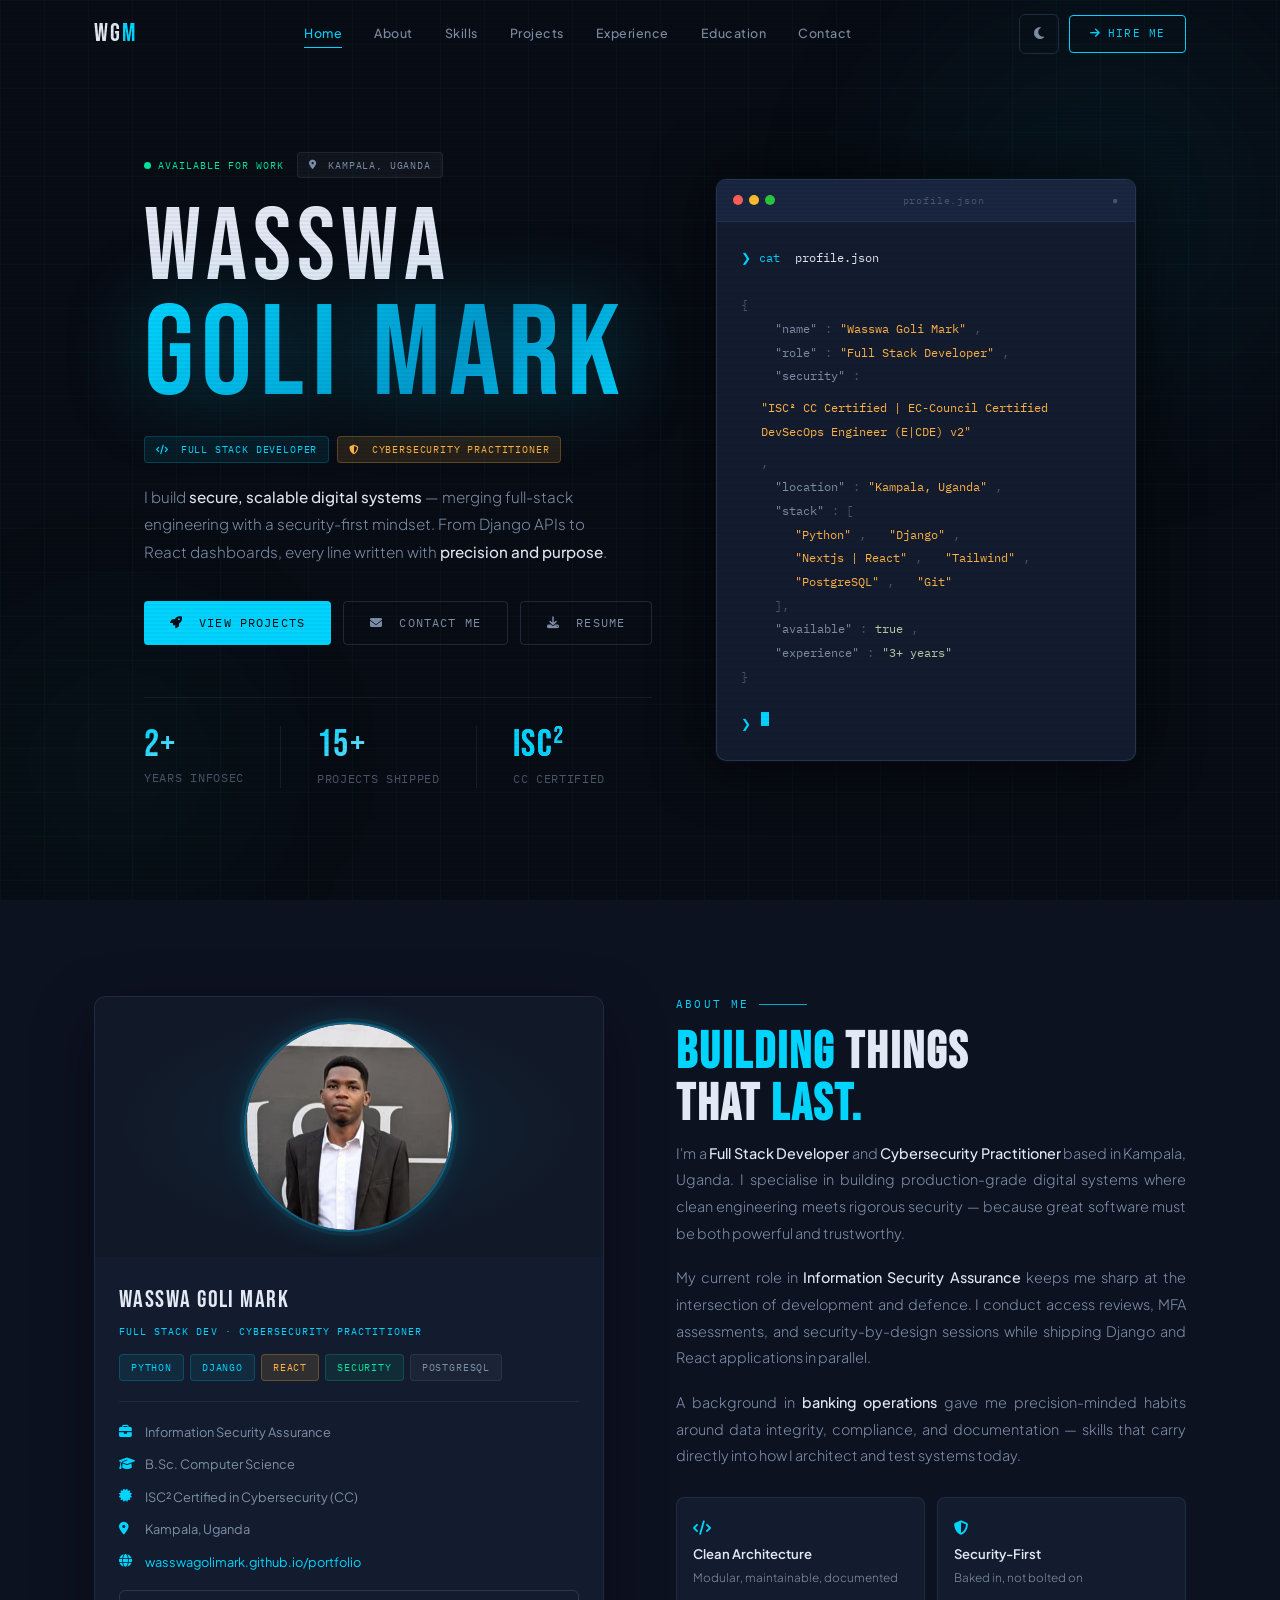
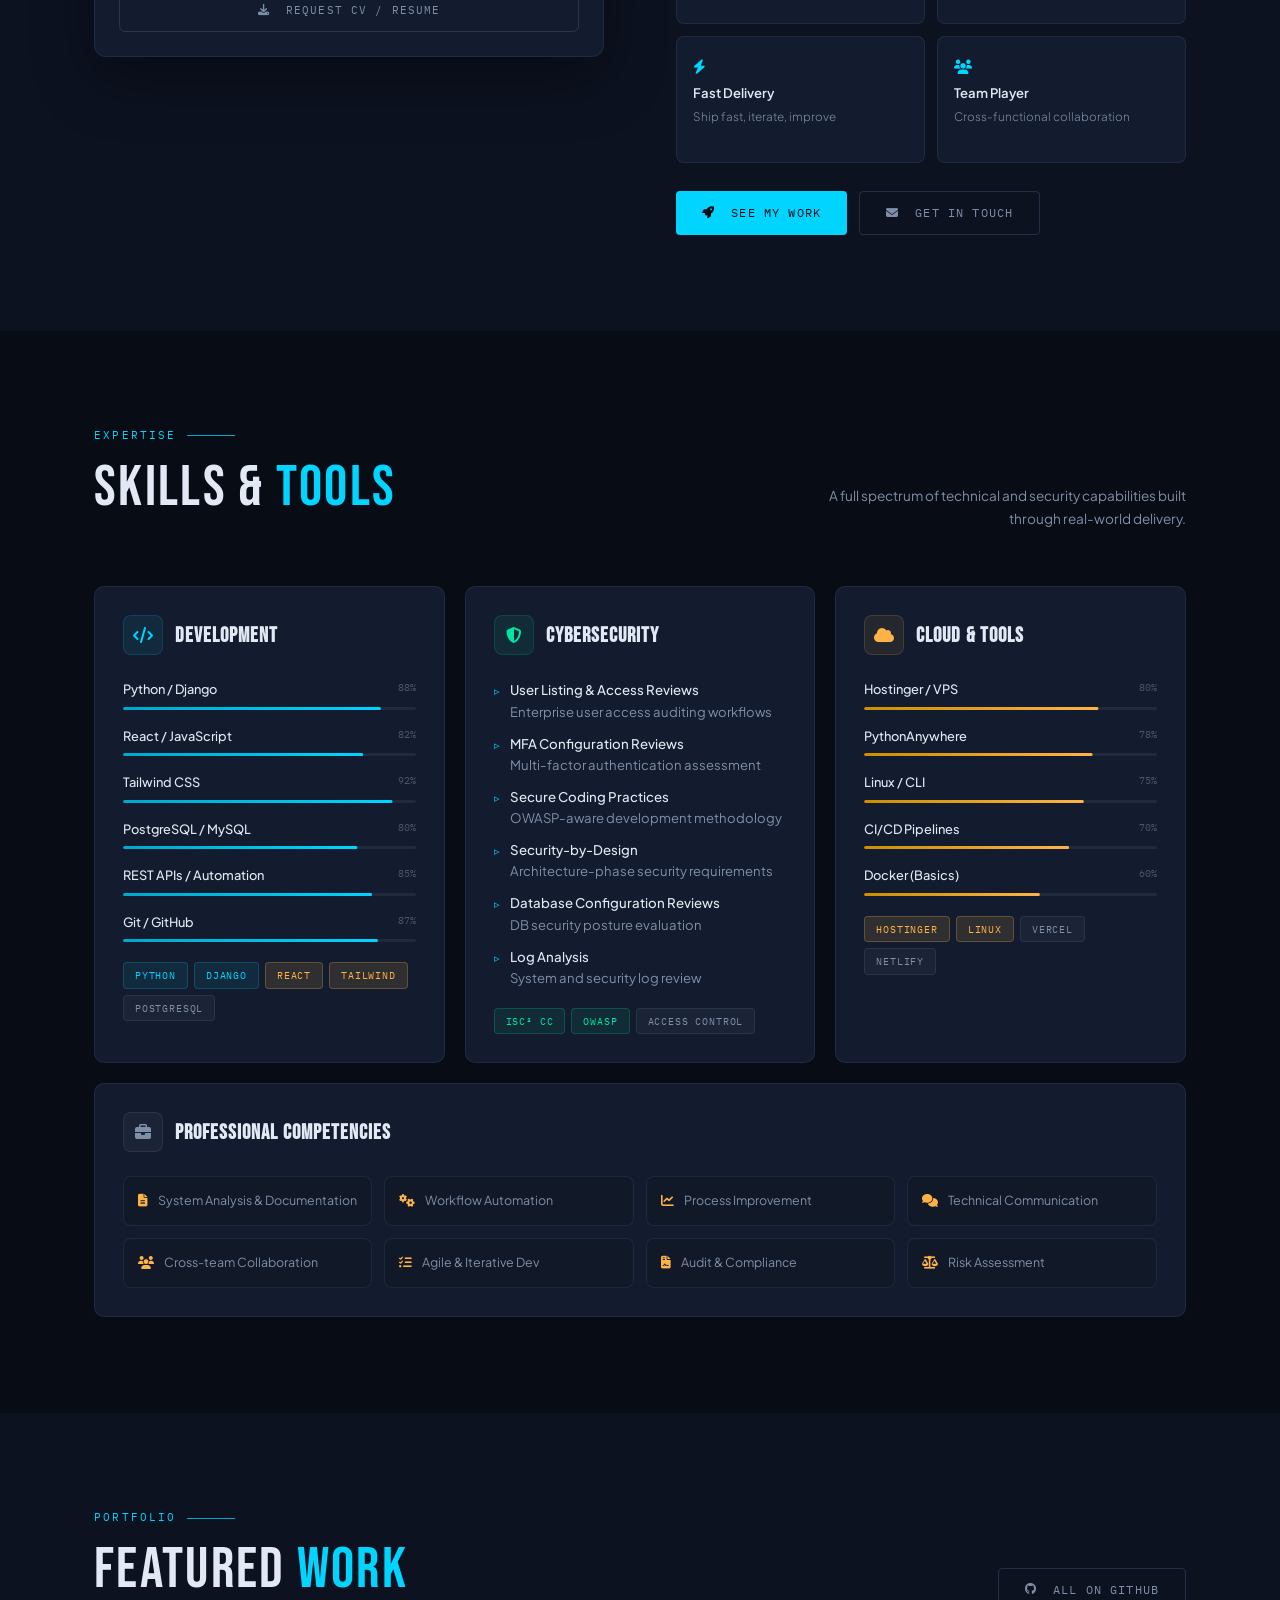
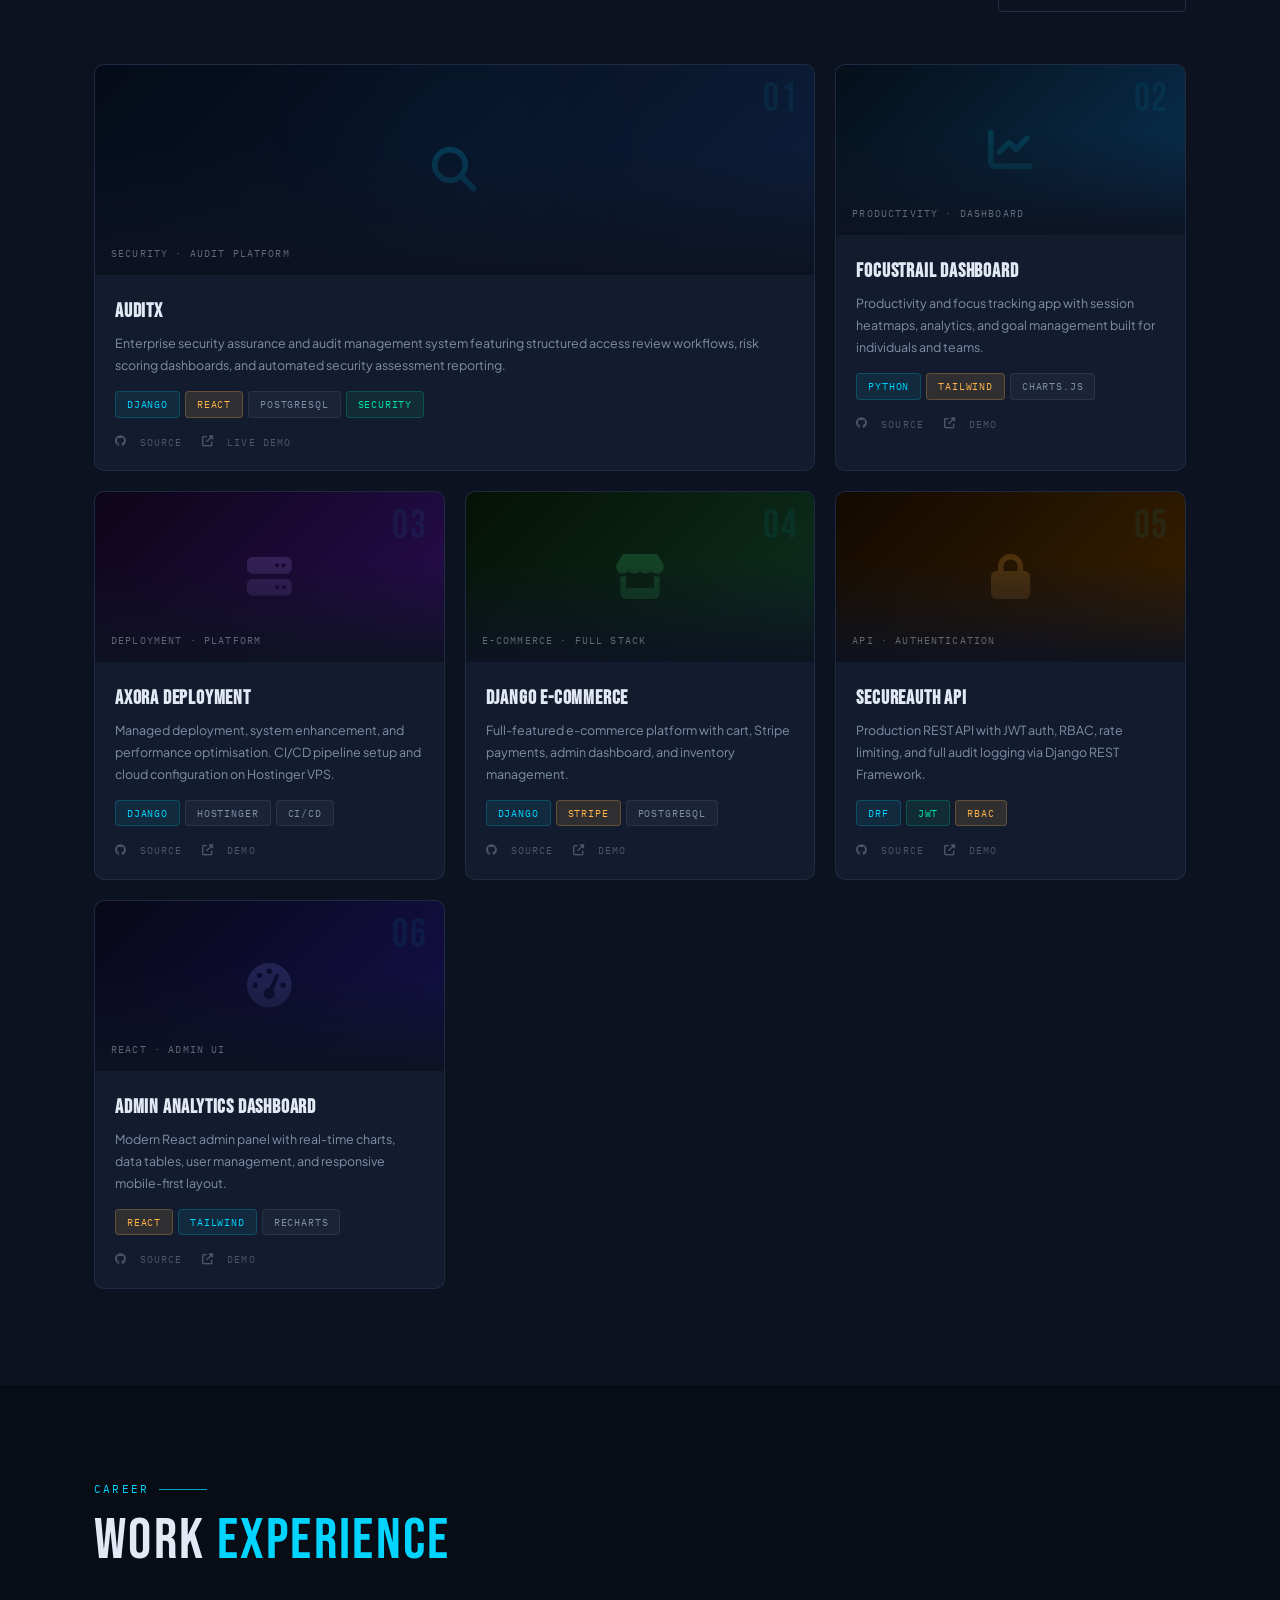
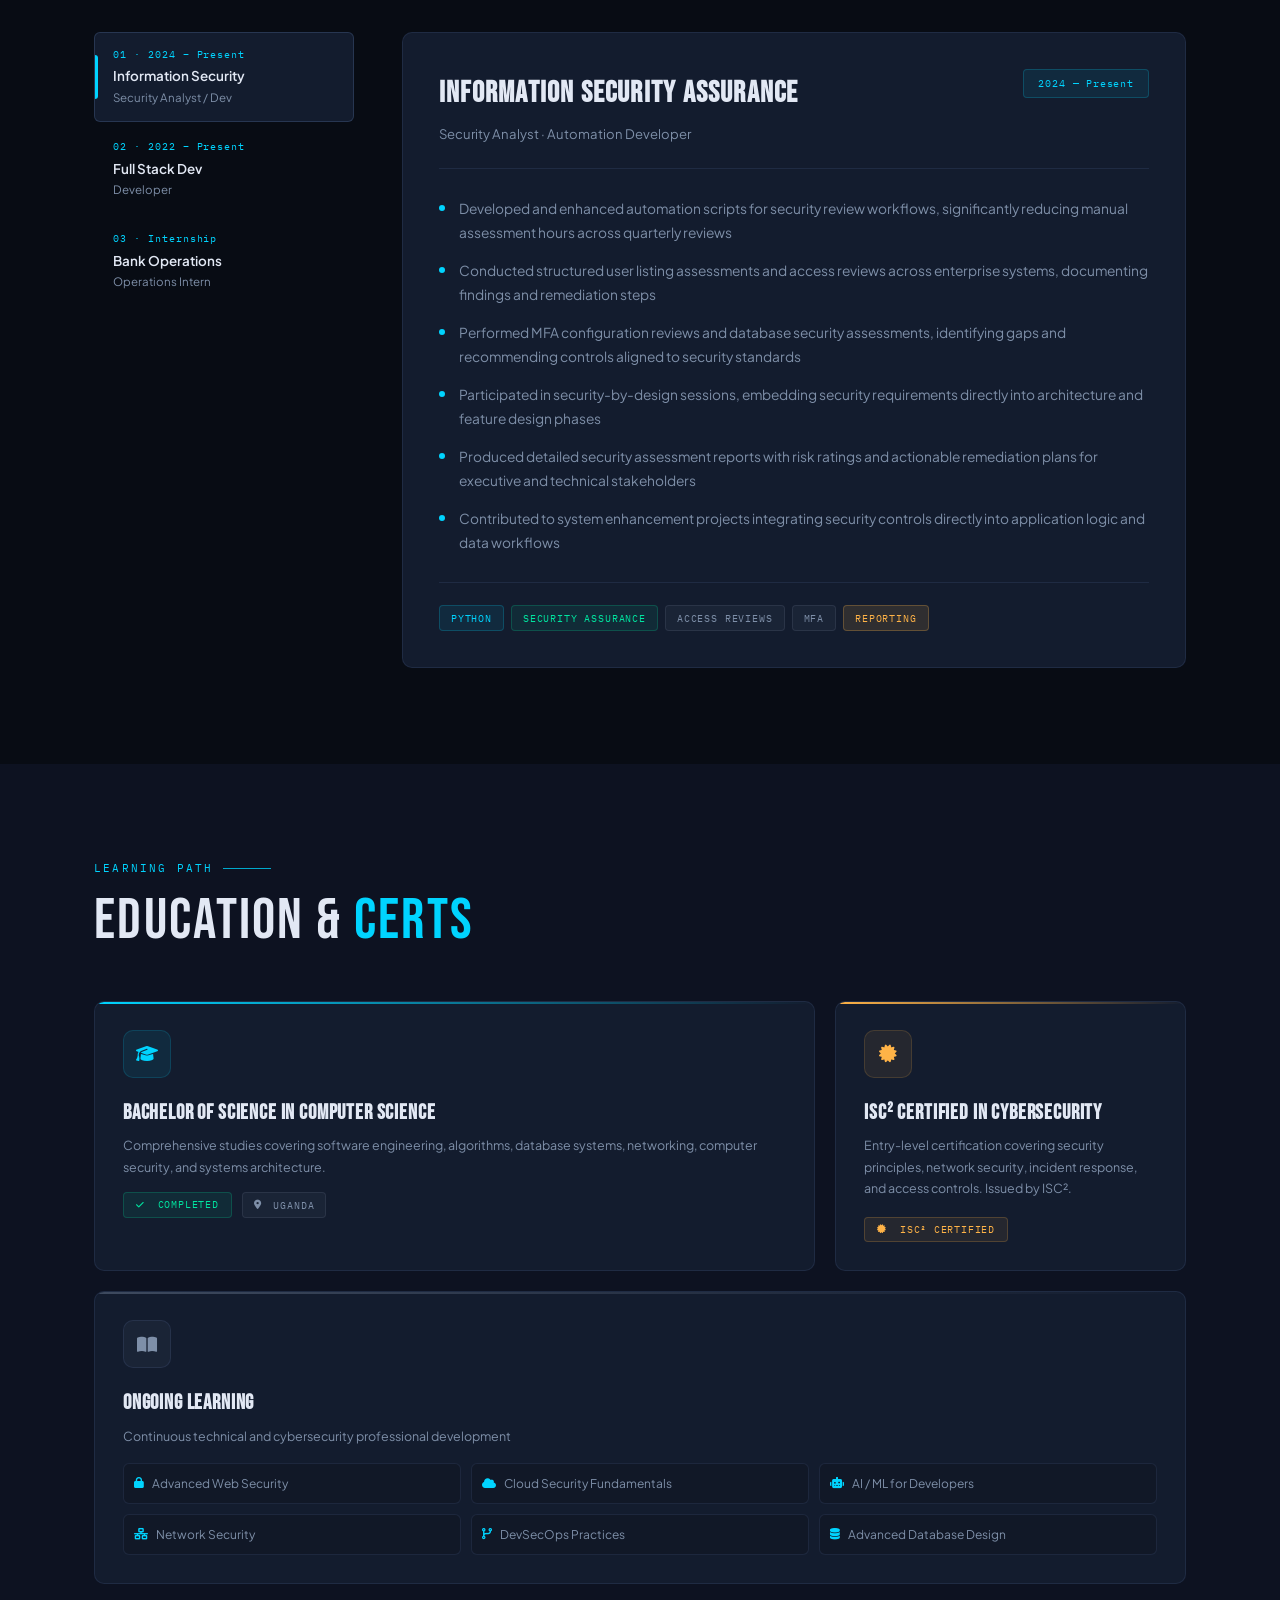
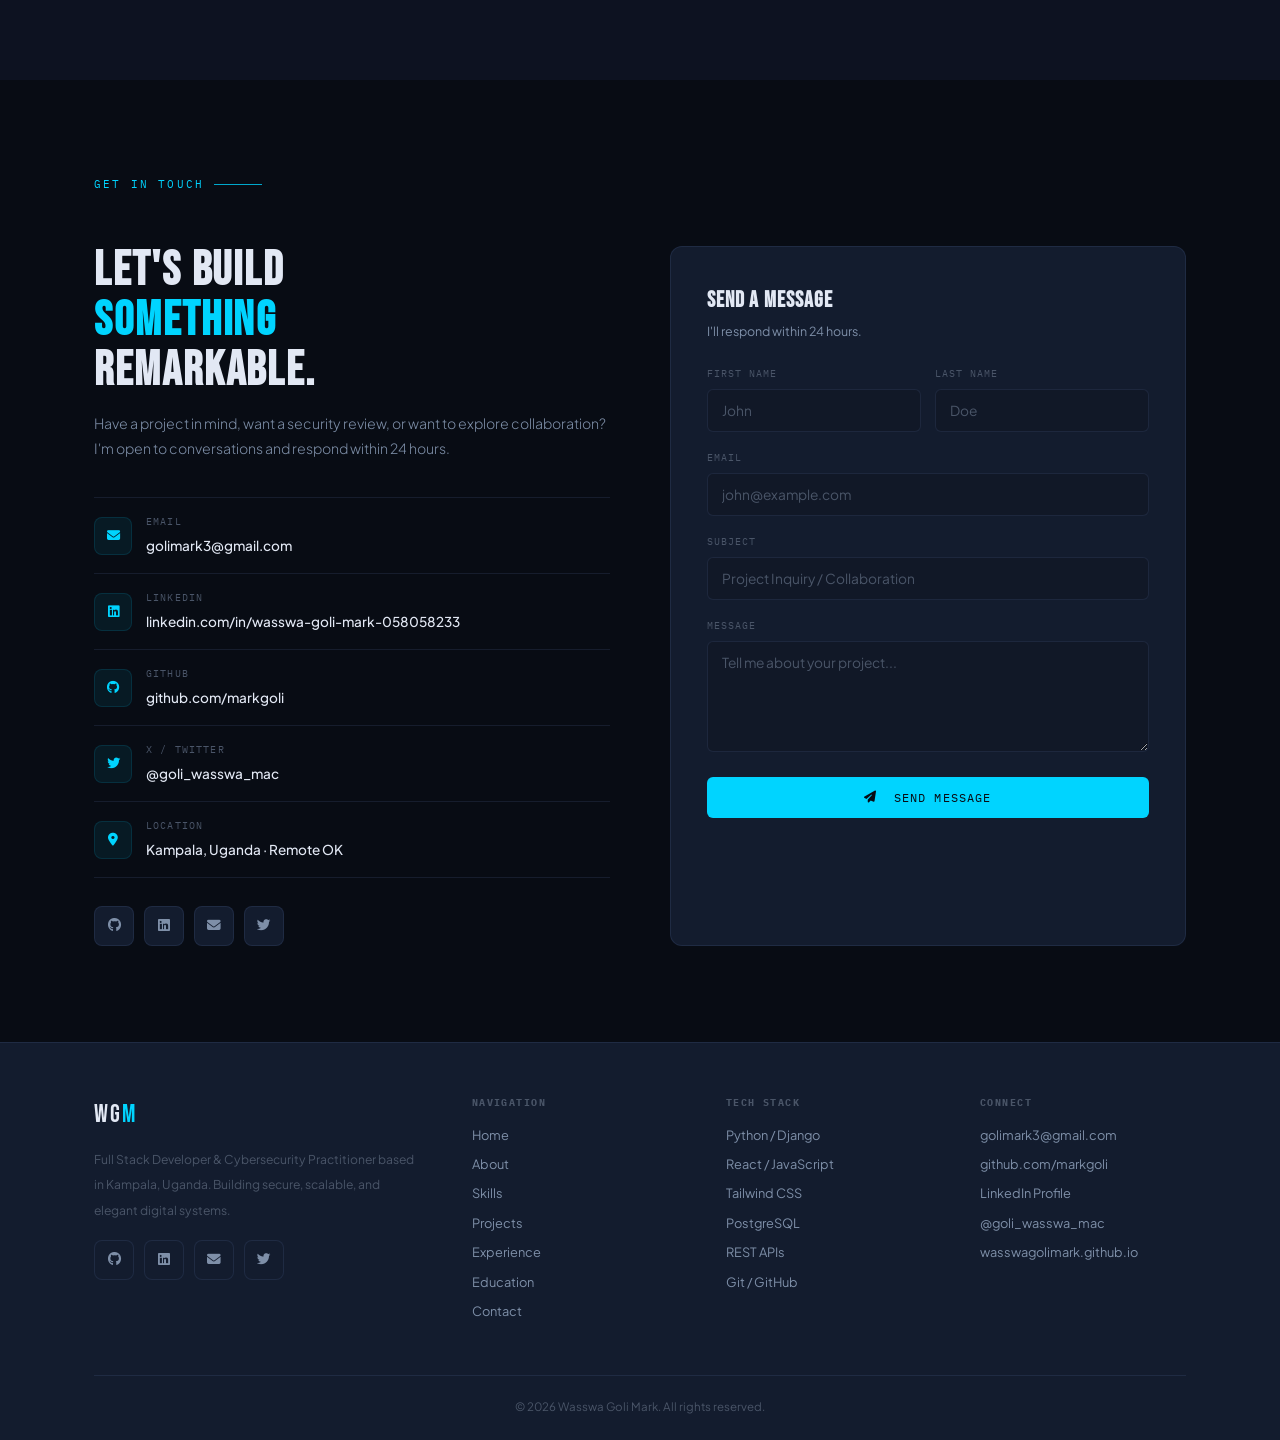
==== commit 905be6c5: "Update index.html" ====
--- a/index.html
+++ b/index.html
@@ -299,17 +299,17 @@
             <div class="term-indent">
               <div class="term-line"><span class="term-key">&nbsp;&nbsp;"name"</span><span class="term-obj">: </span><span class="term-str">"Wasswa Goli Mark"</span><span class="term-obj">,</span></div>
               <div class="term-line"><span class="term-key">&nbsp;&nbsp;"role"</span><span class="term-obj">: </span><span class="term-str">"Full Stack Developer"</span><span class="term-obj">,</span></div>
-              <div class="term-line"><span class="term-key">&nbsp;&nbsp;"security"</span><span class="term-obj">: </span><span class="term-str">"ISC² CC Certified"</span><span class="term-obj">,</span></div>
+              <div class="term-line"><span class="term-key">&nbsp;&nbsp;"security"</span><span class="term-obj">: </span><span class="term-str">"ISC² CC Certified | EC-Council Certified DevSecOps Engineer (E|CDE) v2"</span><span class="term-obj">,</span></div>
               <div class="term-line"><span class="term-key">&nbsp;&nbsp;"location"</span><span class="term-obj">: </span><span class="term-str">"Kampala, Uganda"</span><span class="term-obj">,</span></div>
               <div class="term-line"><span class="term-key">&nbsp;&nbsp;"stack"</span><span class="term-obj">: [</span></div>
               <div class="term-indent">
                 <div class="term-line"><span class="term-str">&nbsp;&nbsp;"Python"</span><span class="term-obj">,</span>&nbsp;<span class="term-str">"Django"</span><span class="term-obj">,</span></div>
-                <div class="term-line"><span class="term-str">&nbsp;&nbsp;"React"</span><span class="term-obj">,</span>&nbsp;<span class="term-str">"Tailwind"</span><span class="term-obj">,</span></div>
+                <div class="term-line"><span class="term-str">&nbsp;&nbsp;"Nextjs | React"</span><span class="term-obj">,</span>&nbsp;<span class="term-str">"Tailwind"</span><span class="term-obj">,</span></div>
                 <div class="term-line"><span class="term-str">&nbsp;&nbsp;"PostgreSQL"</span><span class="term-obj">,</span>&nbsp;<span class="term-str">"Git"</span></div>
               </div>
               <div class="term-line"><span class="term-obj">&nbsp;&nbsp;],</span></div>
               <div class="term-line"><span class="term-key">&nbsp;&nbsp;"available"</span><span class="term-obj">: </span><span style="color:#b5cea8">true</span><span class="term-obj">,</span></div>
-              <div class="term-line"><span class="term-key">&nbsp;&nbsp;"experience"</span><span class="term-obj">: </span><span class="term-num">"2+ years"</span></div>
+              <div class="term-line"><span class="term-key">&nbsp;&nbsp;"experience"</span><span class="term-obj">: </span><span class="term-num">"3+ years"</span></div>
             </div>
             <div class="term-line"><span class="term-obj">}</span></div>
             <br>
--- a/css/styles.css
+++ b/css/styles.css
@@ -1,4 +1,3 @@
-
 /* ═══════════════════════════════════════
    VARIABLES — DARK THEME (default)
 ═══════════════════════════════════════ */
@@ -251,8 +250,8 @@
 /* nav links in overlay */
 #mob-menu .mob-link{
   font-family:var(--ff-display);
-  font-size:clamp(1.3rem,5vw,1.8rem);
-  letter-spacing:.12em;
+  font-size:clamp(1.1rem,3vw,1.5rem);
+  letter-spacing:.11em;
   color:var(--text-muted);
   padding:10px 36px;
   width:100%;
@@ -260,6 +259,7 @@
   transition:color .2s, background .2s, padding-left .2s;
   border-left:3px solid transparent;
   line-height:1.2;
+  text-transform: capitalize;
 }
 #mob-menu .mob-link:hover,
 #mob-menu .mob-link:active{
@@ -444,7 +444,7 @@
   background:radial-gradient(ellipse 70% 70% at 50% 50%,rgba(0,212,255,.07) 0%,transparent 70%);
 }
 .about-avatar{
-  width:110px;height:110px;border-radius:50%;
+  width:210px;height:210px;border-radius:50%;
   background:var(--surface2);border:2px solid rgba(0,212,255,.35);
   display:flex;align-items:center;justify-content:center;
   position:relative;z-index:1;
@@ -492,7 +492,7 @@
   letter-spacing:.04em;color:var(--text);line-height:1;margin-bottom:10px;
 }
 .about-text h2 span{color:var(--cyan)}
-.about-text p{font-size:.9rem;color:var(--text-muted);line-height:1.85;margin-bottom:18px;font-weight:300}
+.about-text p{font-size:.9rem;color:var(--text-muted);line-height:1.85;margin-bottom:18px;font-weight:300;text-align:justify;}
 .about-text p strong{color:var(--text);font-weight:500}
 
 .about-pillars{display:grid;grid-template-columns:1fr 1fr;gap:12px;margin:28px 0}
@@ -716,6 +716,13 @@
   width:38px;height:38px;border-radius:8px;flex-shrink:0;
   display:flex;align-items:center;justify-content:center;
   background:rgba(0,212,255,.07);border:1px solid rgba(0,212,255,.12);
+  text-decoration:none;transition:background .2s,border-color .2s,transform .2s;
+}
+a.ci-icon:hover{
+  background:rgba(0,212,255,.16);
+  border-color:rgba(0,212,255,.4);
+  transform:translateY(-2px);
+  cursor:pointer;
 }
 .ci-icon i{color:var(--cyan);font-size:.82rem}
 .ci-label{font-family:var(--ff-mono);font-size:.6rem;letter-spacing:.12em;text-transform:uppercase;color:var(--text-dim);display:block;margin-bottom:2px}
@@ -765,6 +772,13 @@
   font-family:var(--ff-mono);font-size:.72rem;letter-spacing:.08em;
   background:rgba(0,229,160,.08);color:var(--green);border:1px solid rgba(0,229,160,.2);
 }
+
+.form-err{
+  display:none;text-align:center;padding:12px;border-radius:6px;margin-top:14px;
+  font-family:var(--ff-mono);font-size:.72rem;letter-spacing:.08em;
+  background:rgba(255,80,80,.07);color:#ff6b6b;border:1px solid rgba(255,80,80,.2);
+}
+
 
 /* ═══════════════════════════════════════
    FOOTER
@@ -868,4 +882,3 @@
   .footer-grid{grid-template-columns:1fr}
   .exp-tabs{flex-direction:column}
 }
-
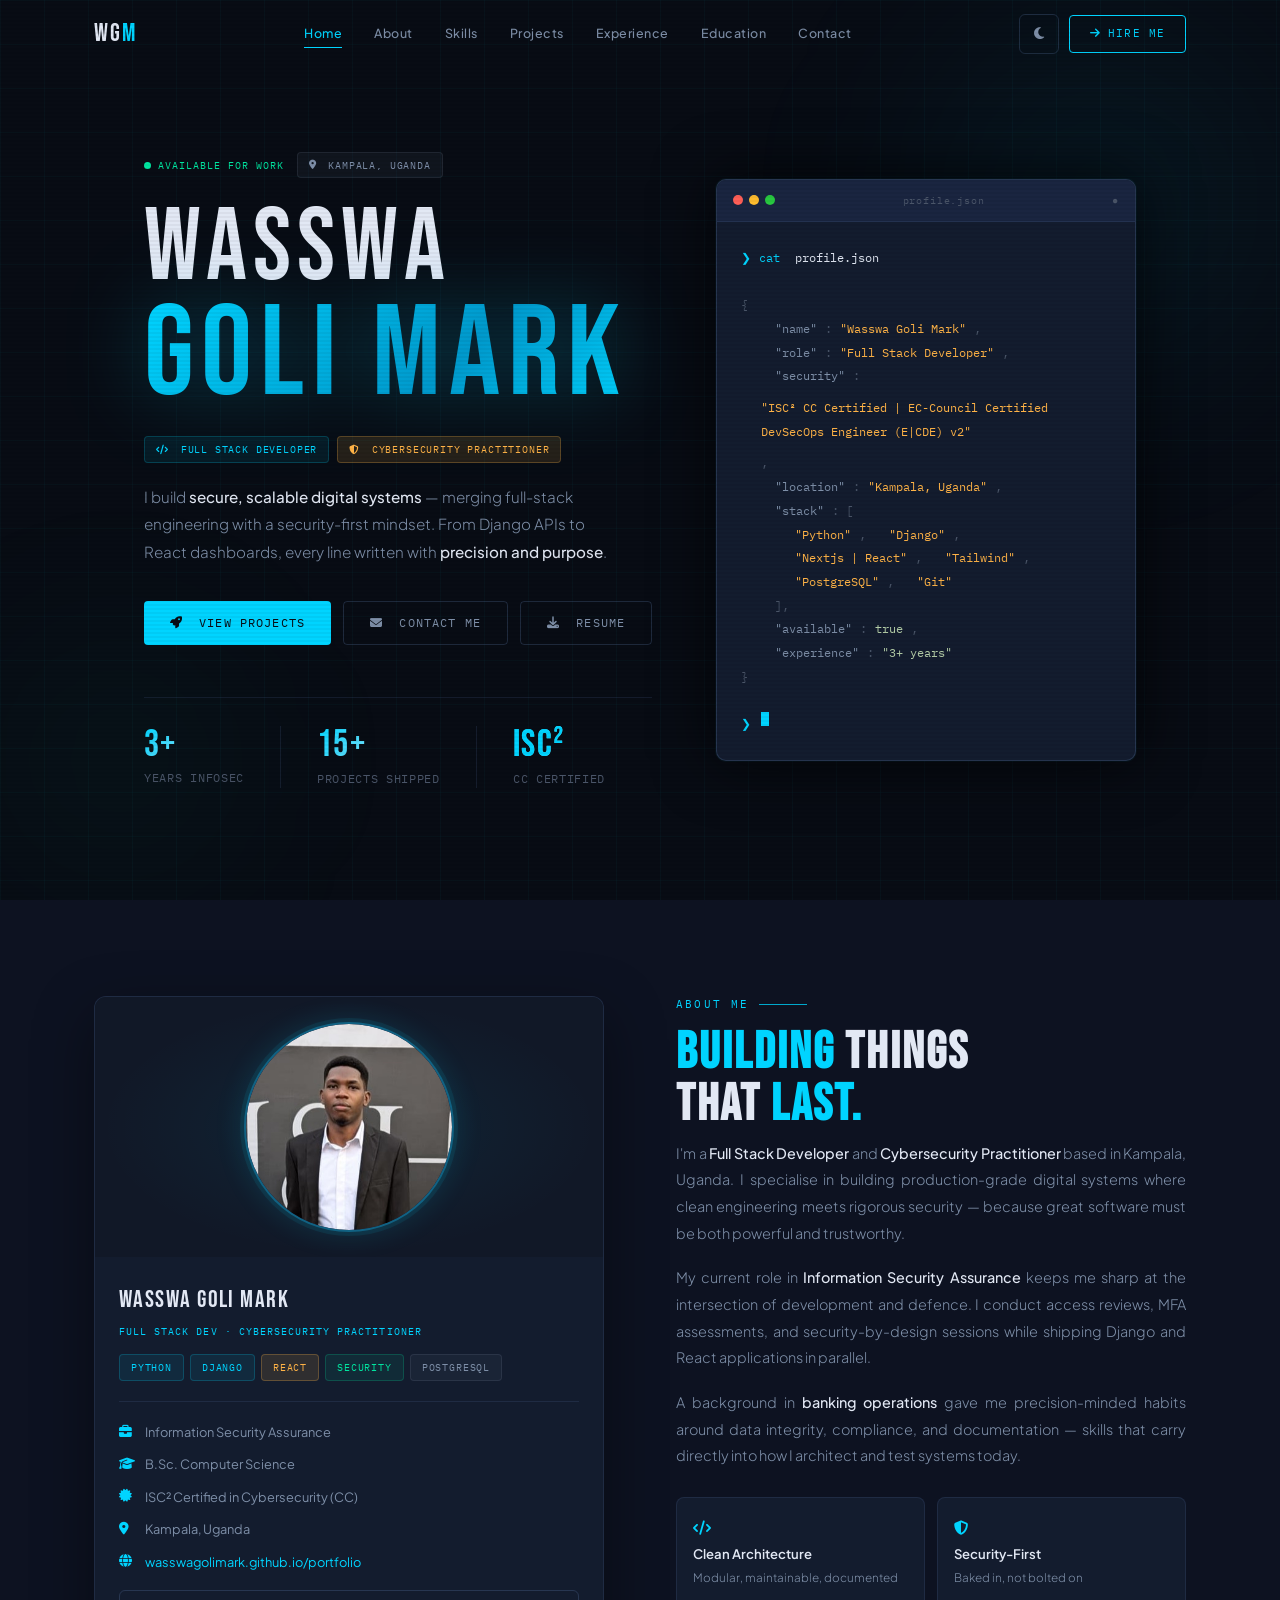
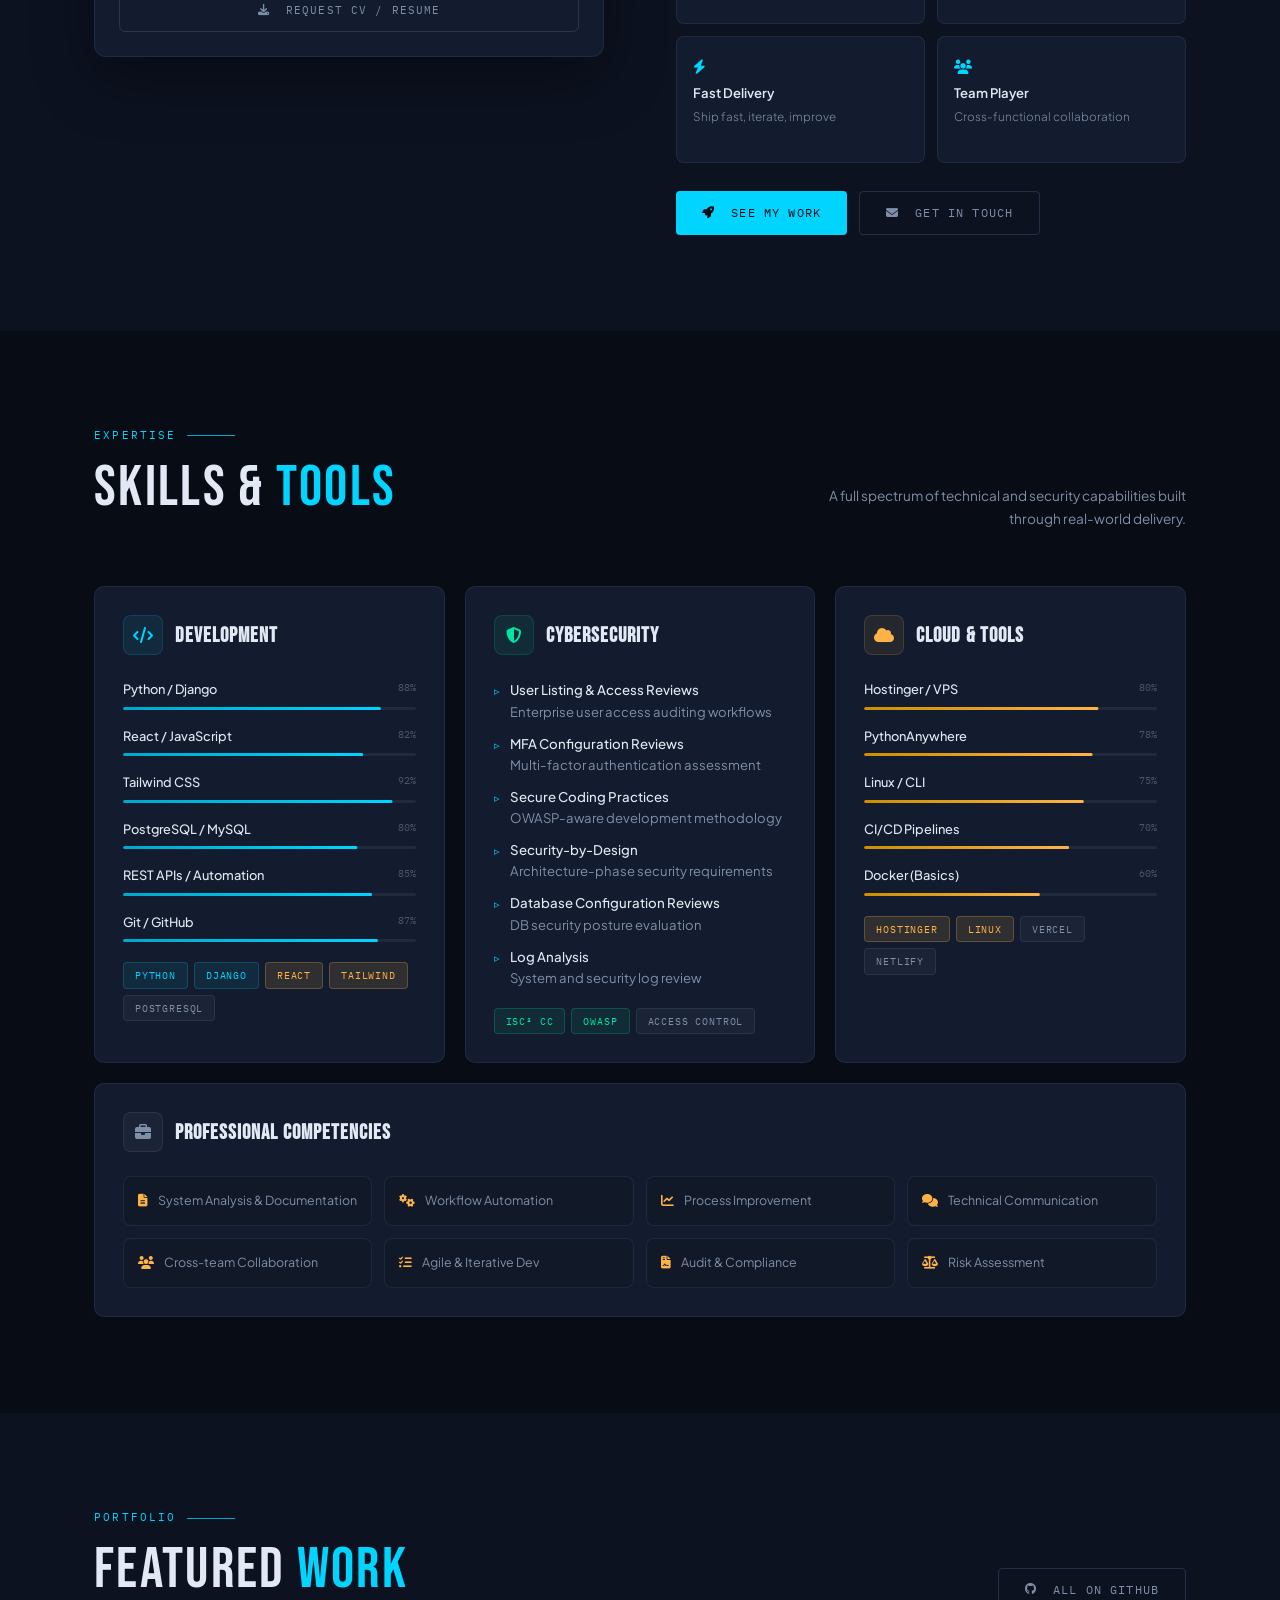
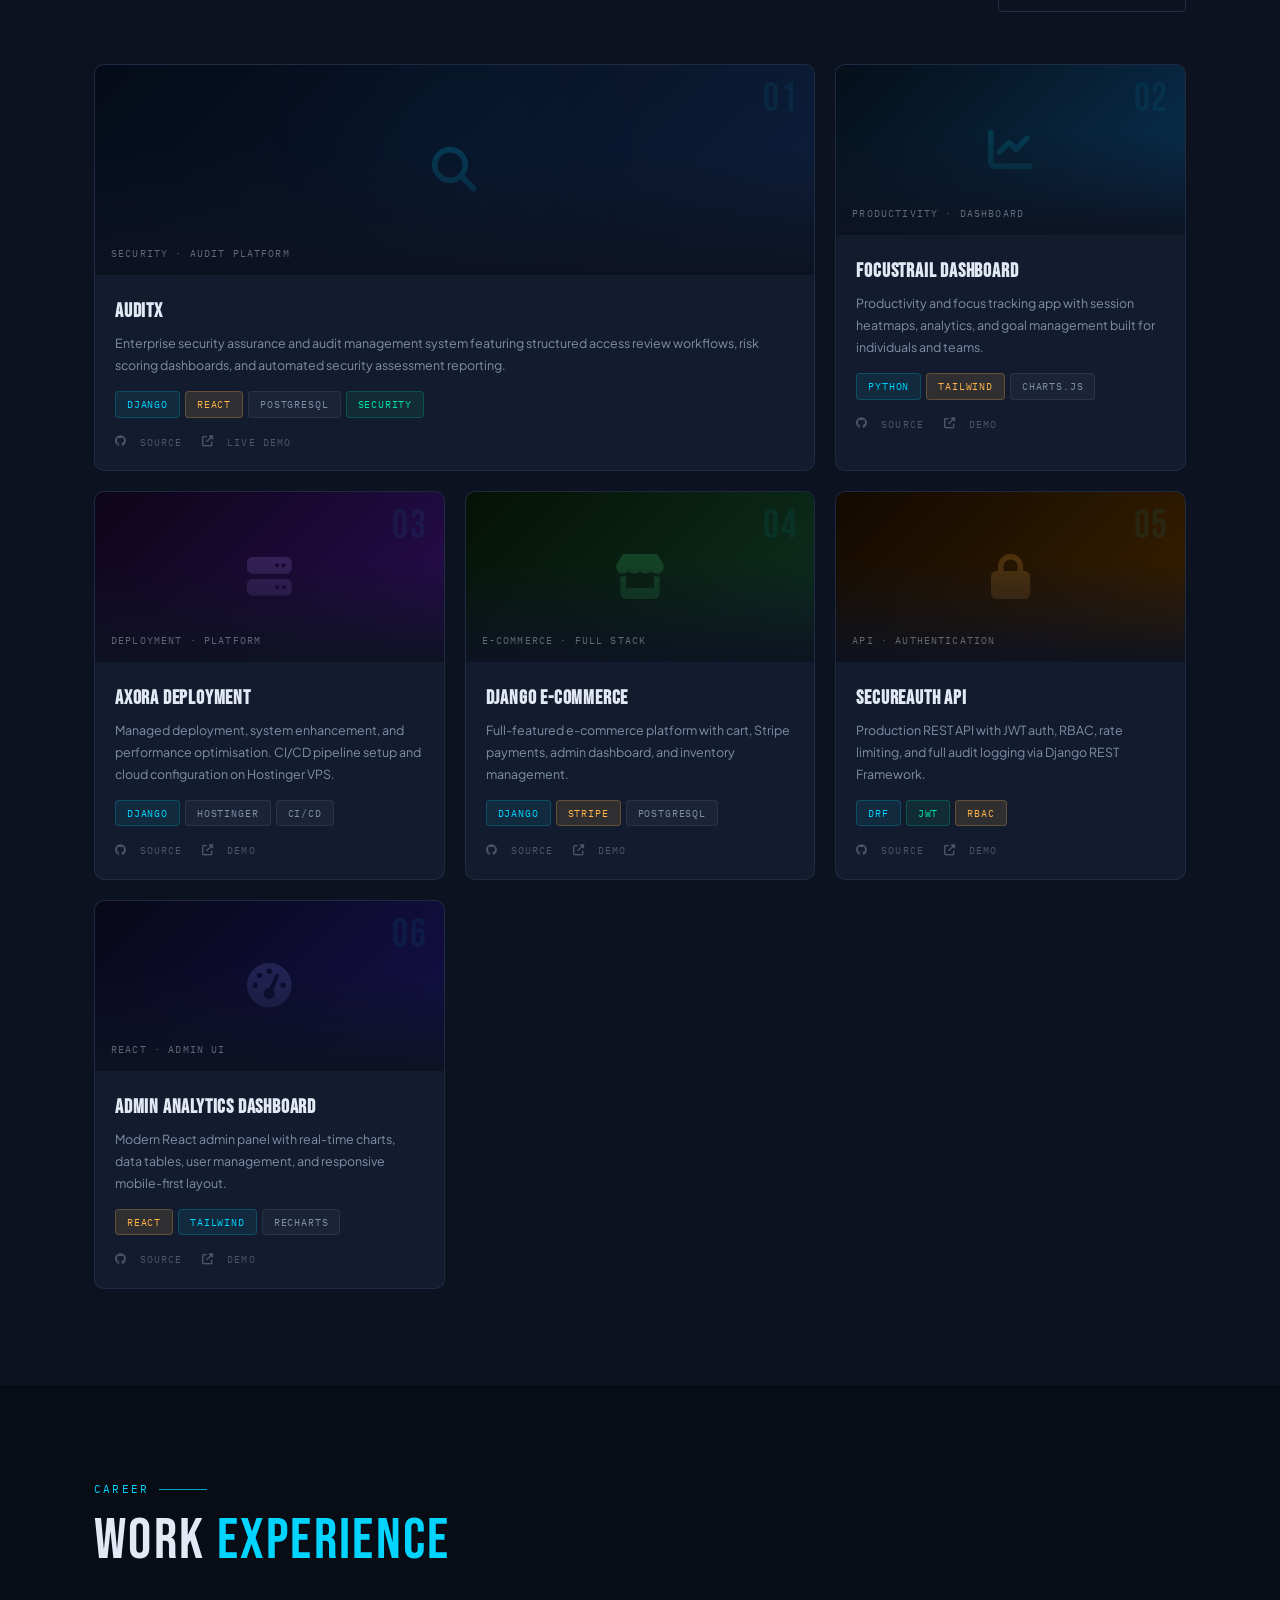
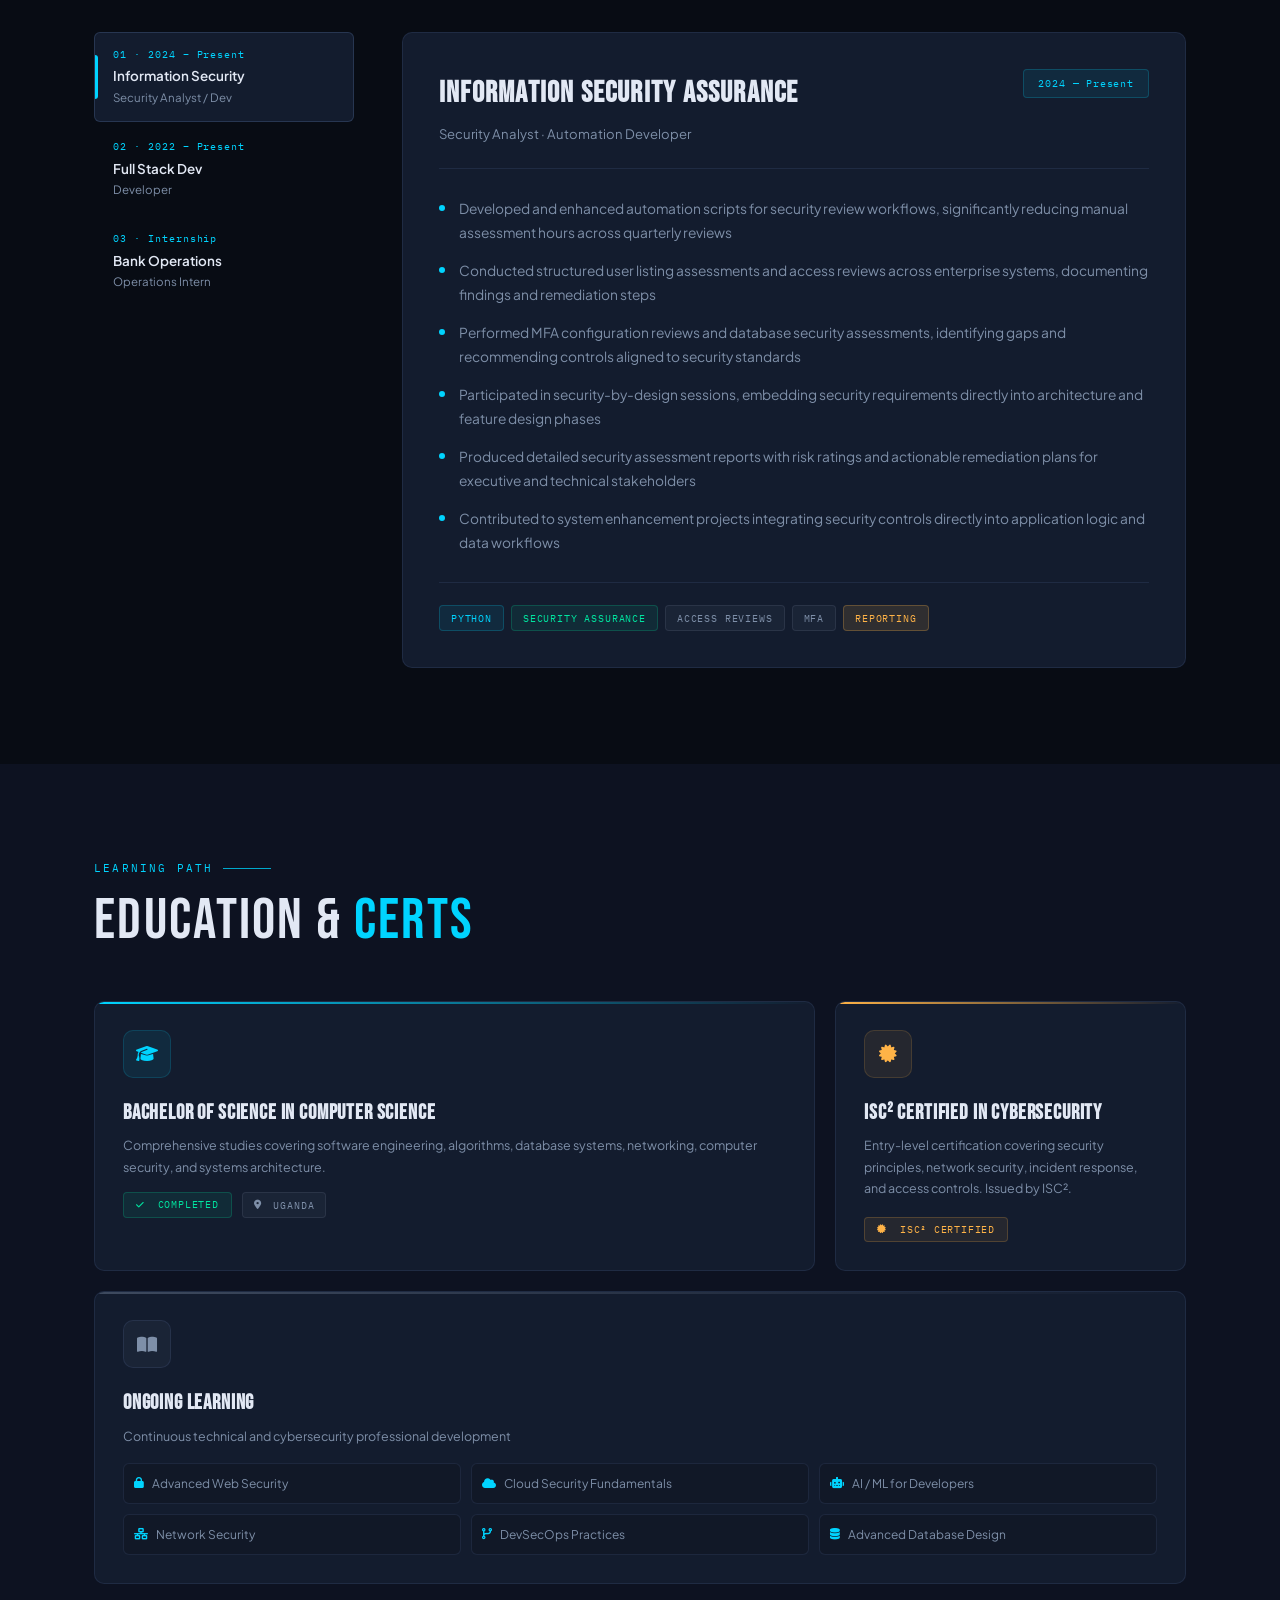
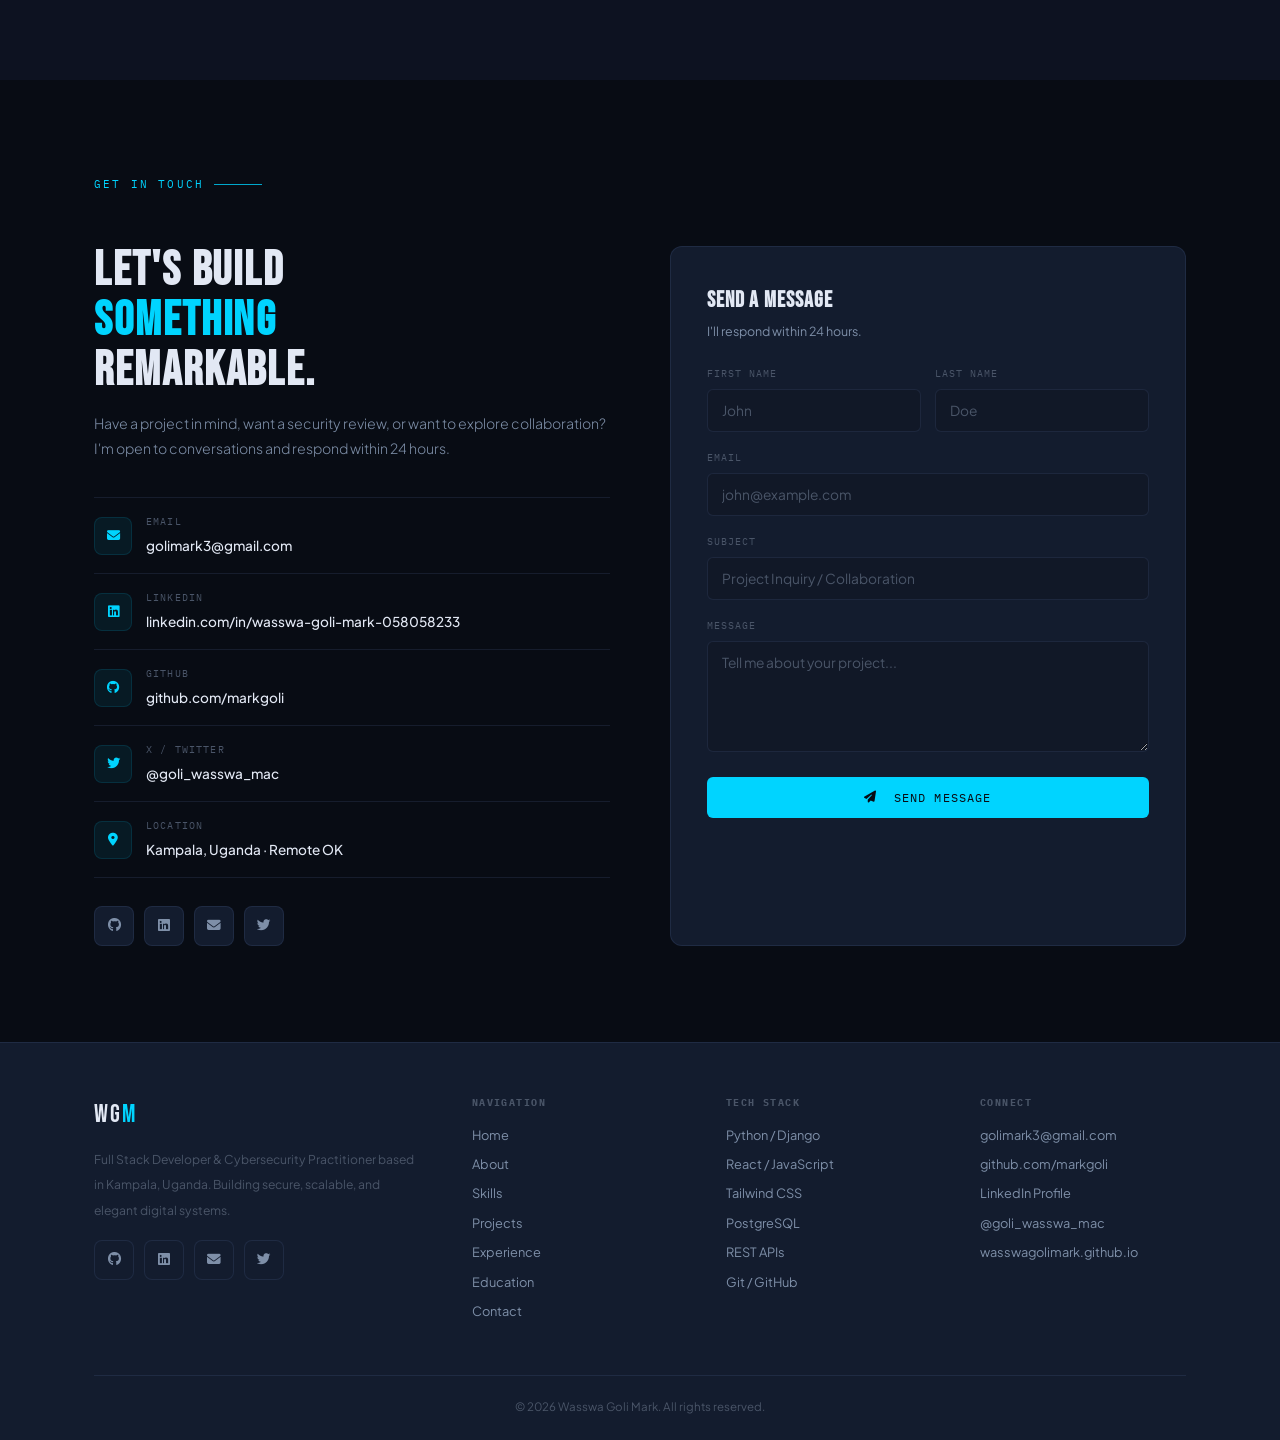
==== commit 7b4b5e64: "Update index.html" ====
--- a/index.html
+++ b/index.html
@@ -264,7 +264,7 @@
 
         <div class="hero-stats h-enter hd6">
           <div>
-            <div class="hs-num" data-count="2">0</div>
+            <div class="hs-num" data-count="3">0</div>
             <div class="hs-label">Years InfoSec</div>
           </div>
           <div style="width:1px;background:var(--border)"></div>
